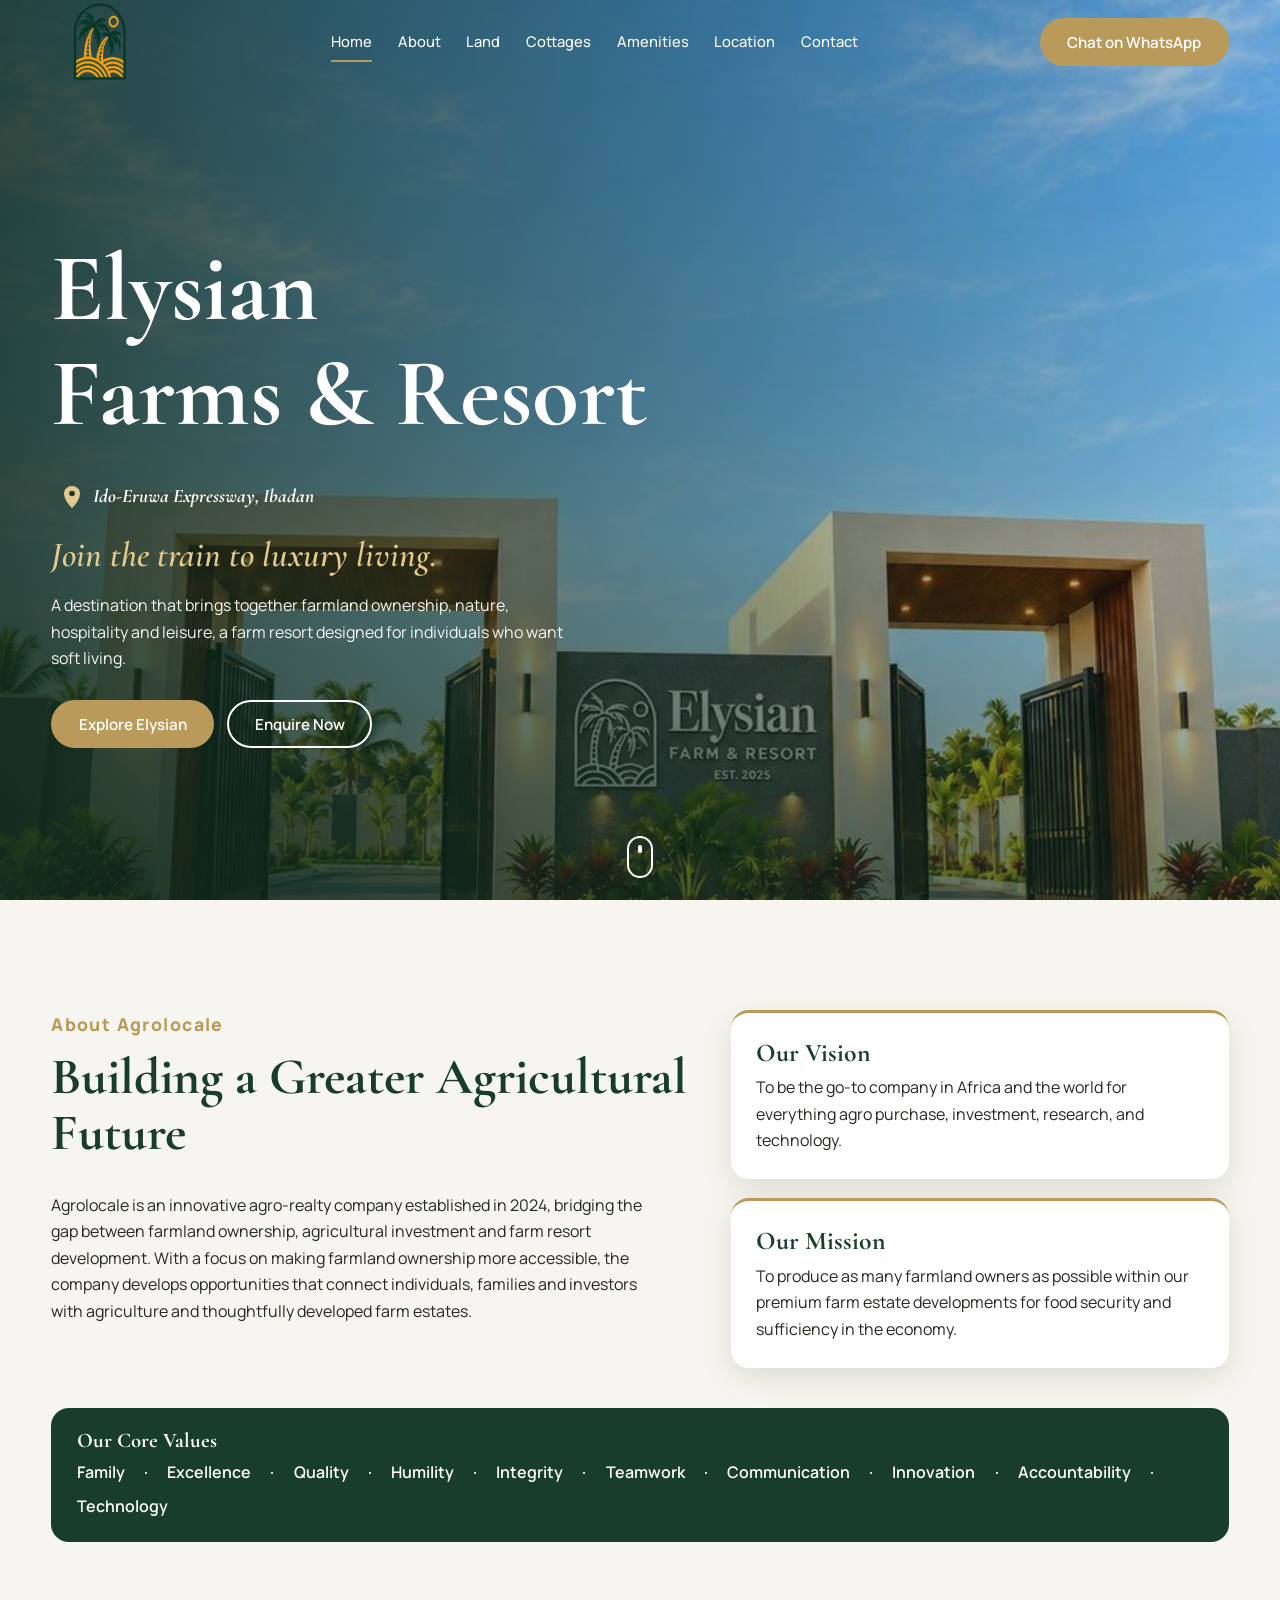
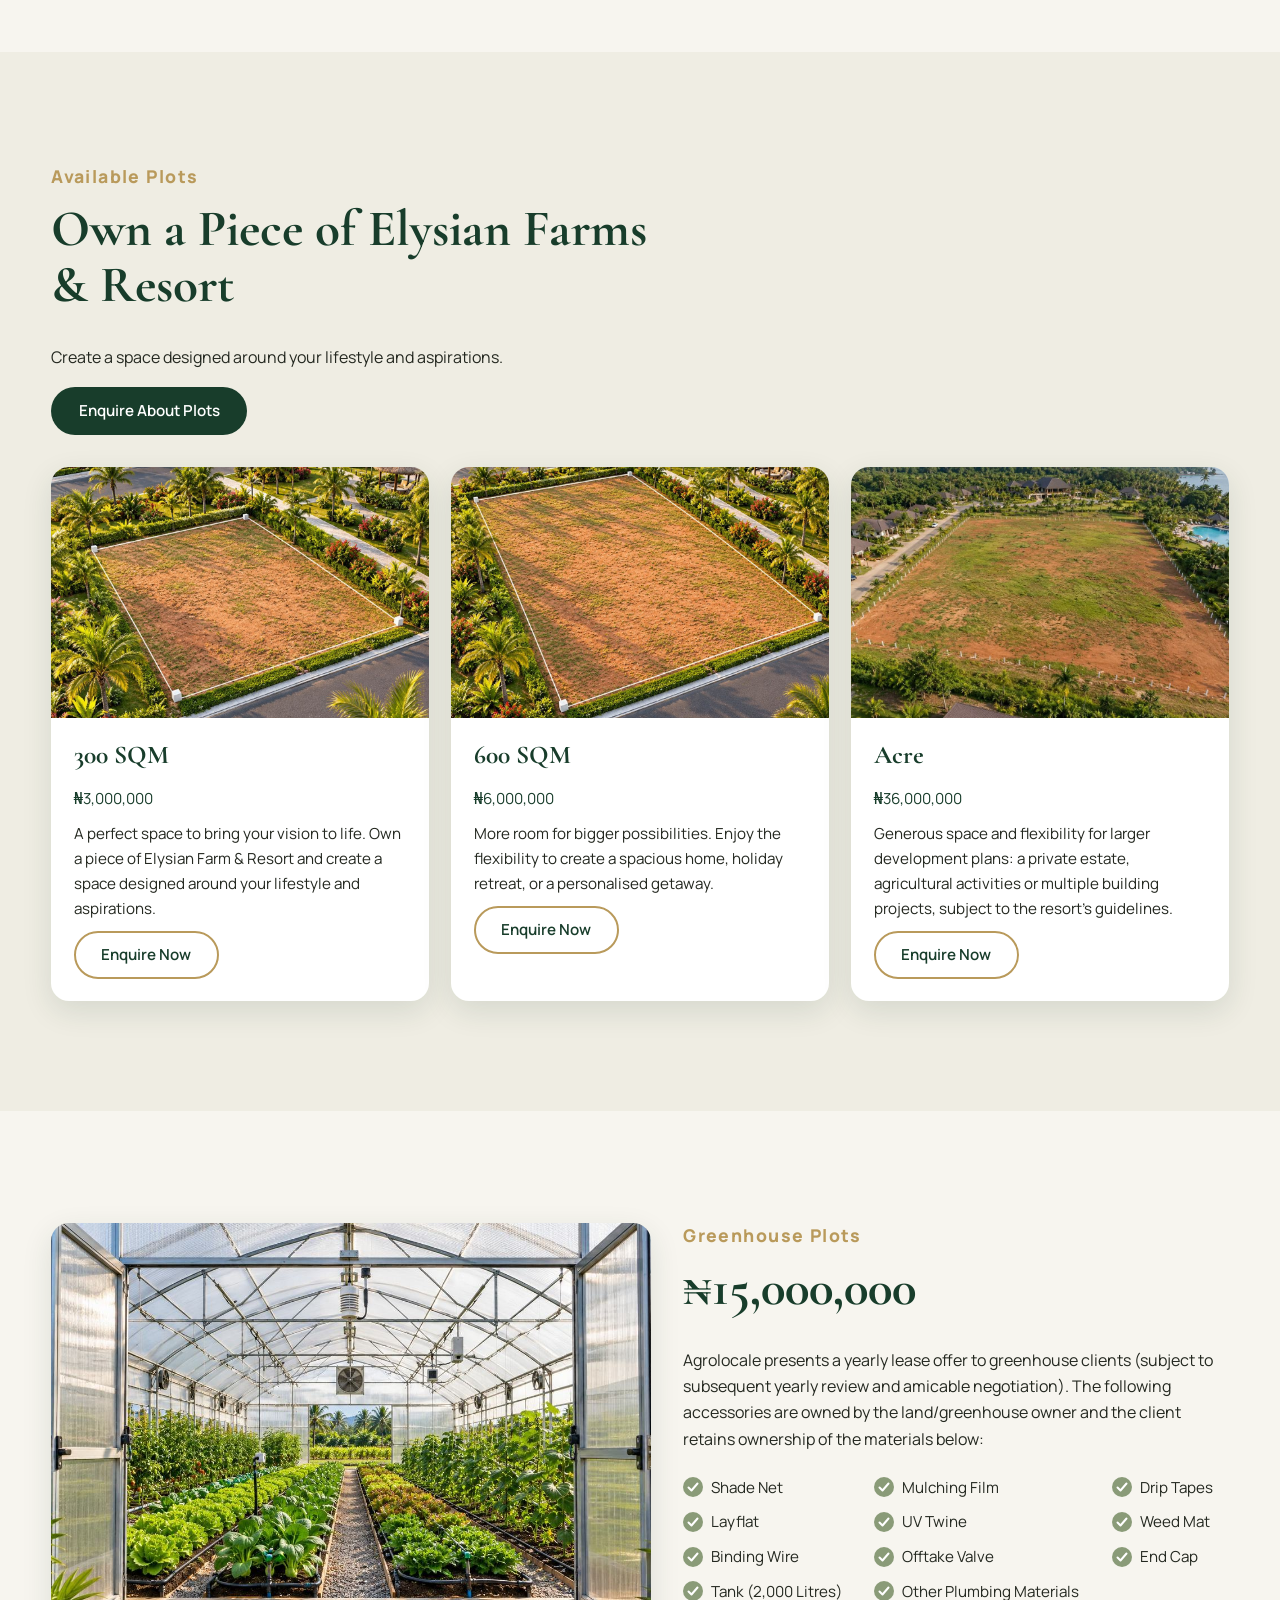
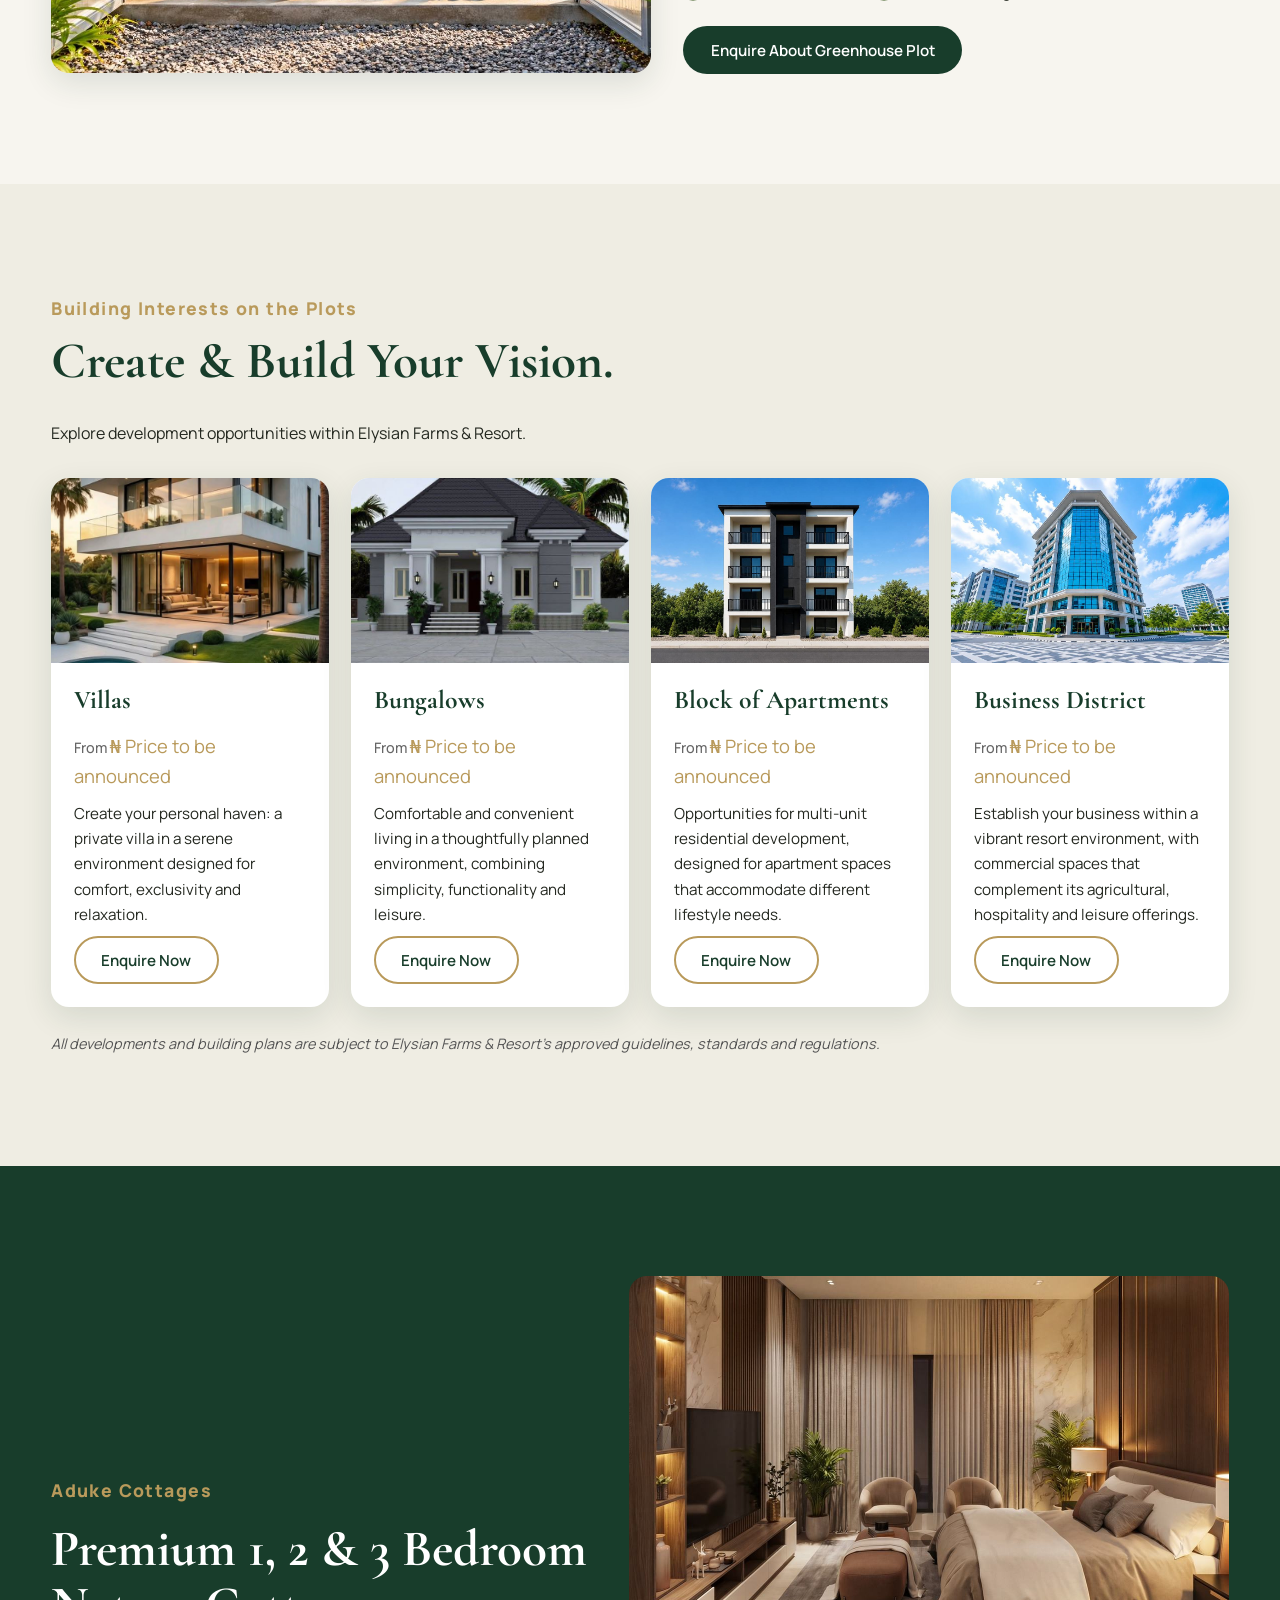
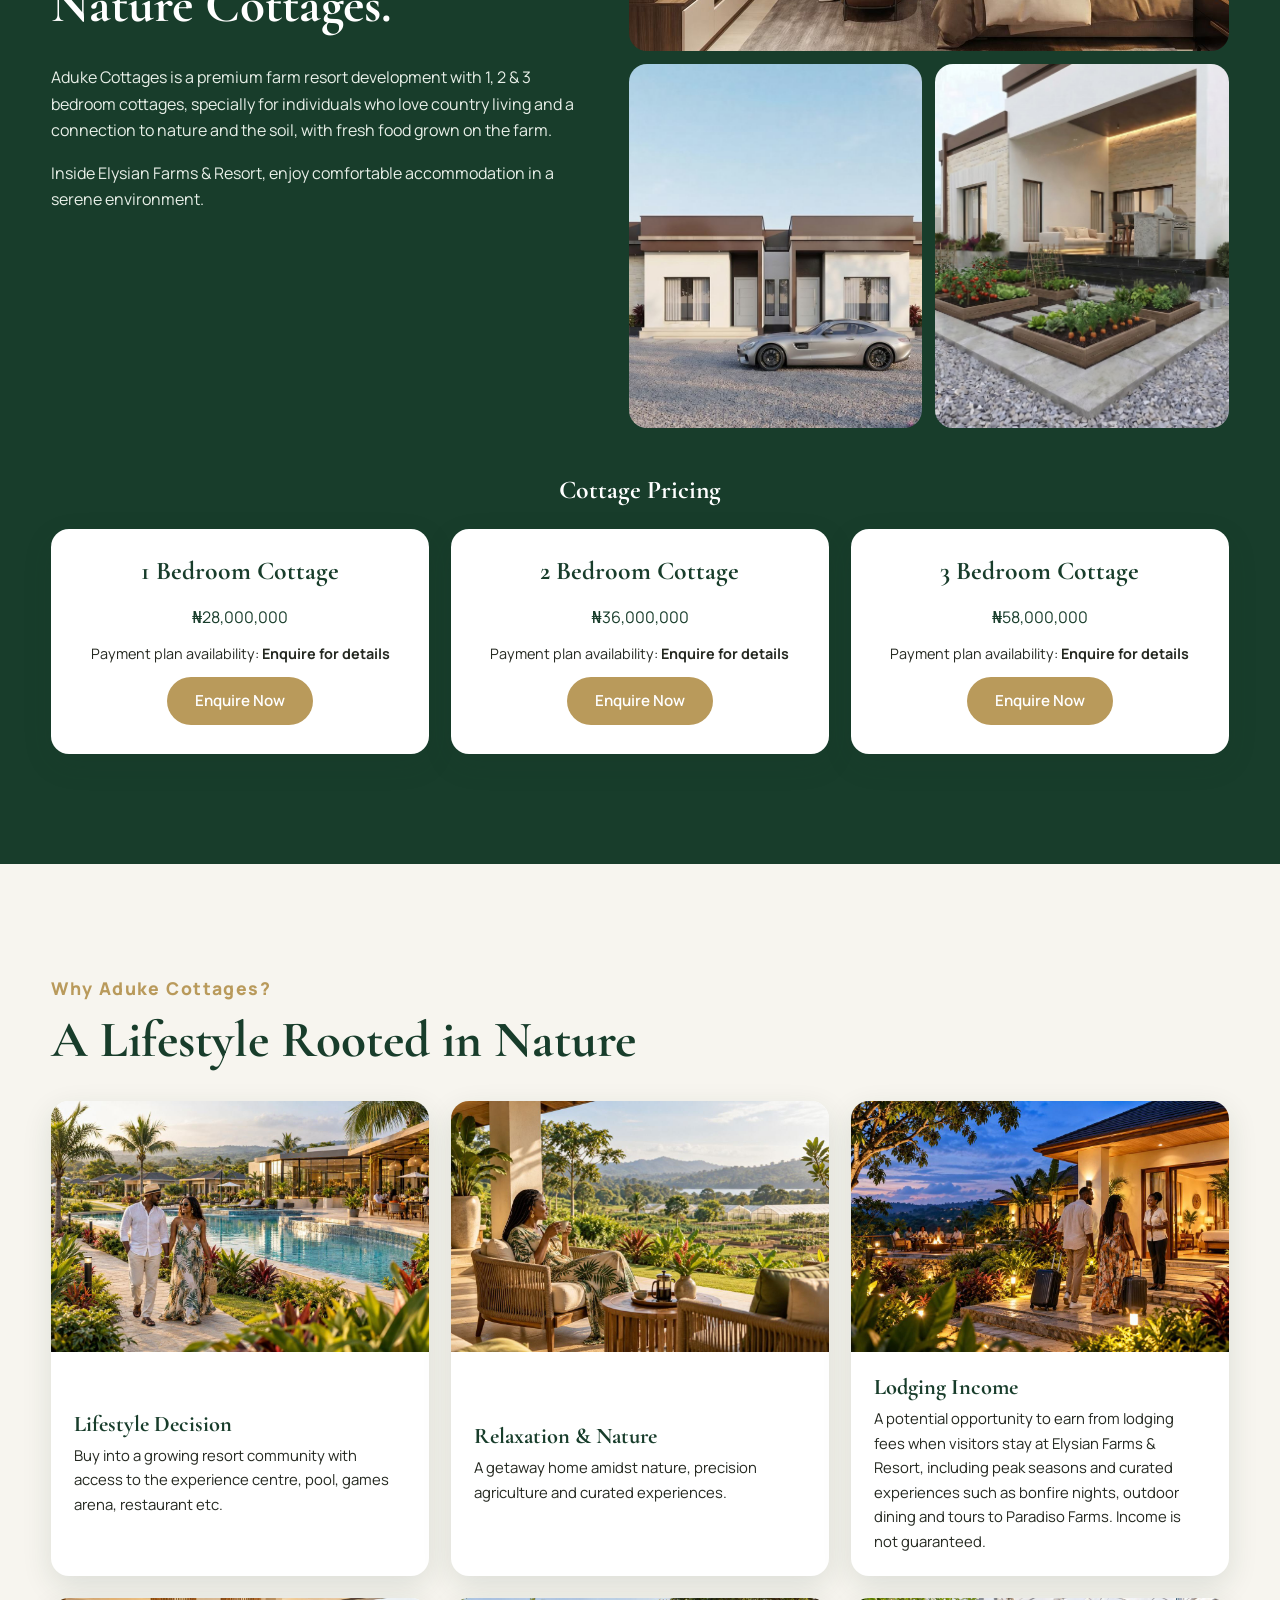
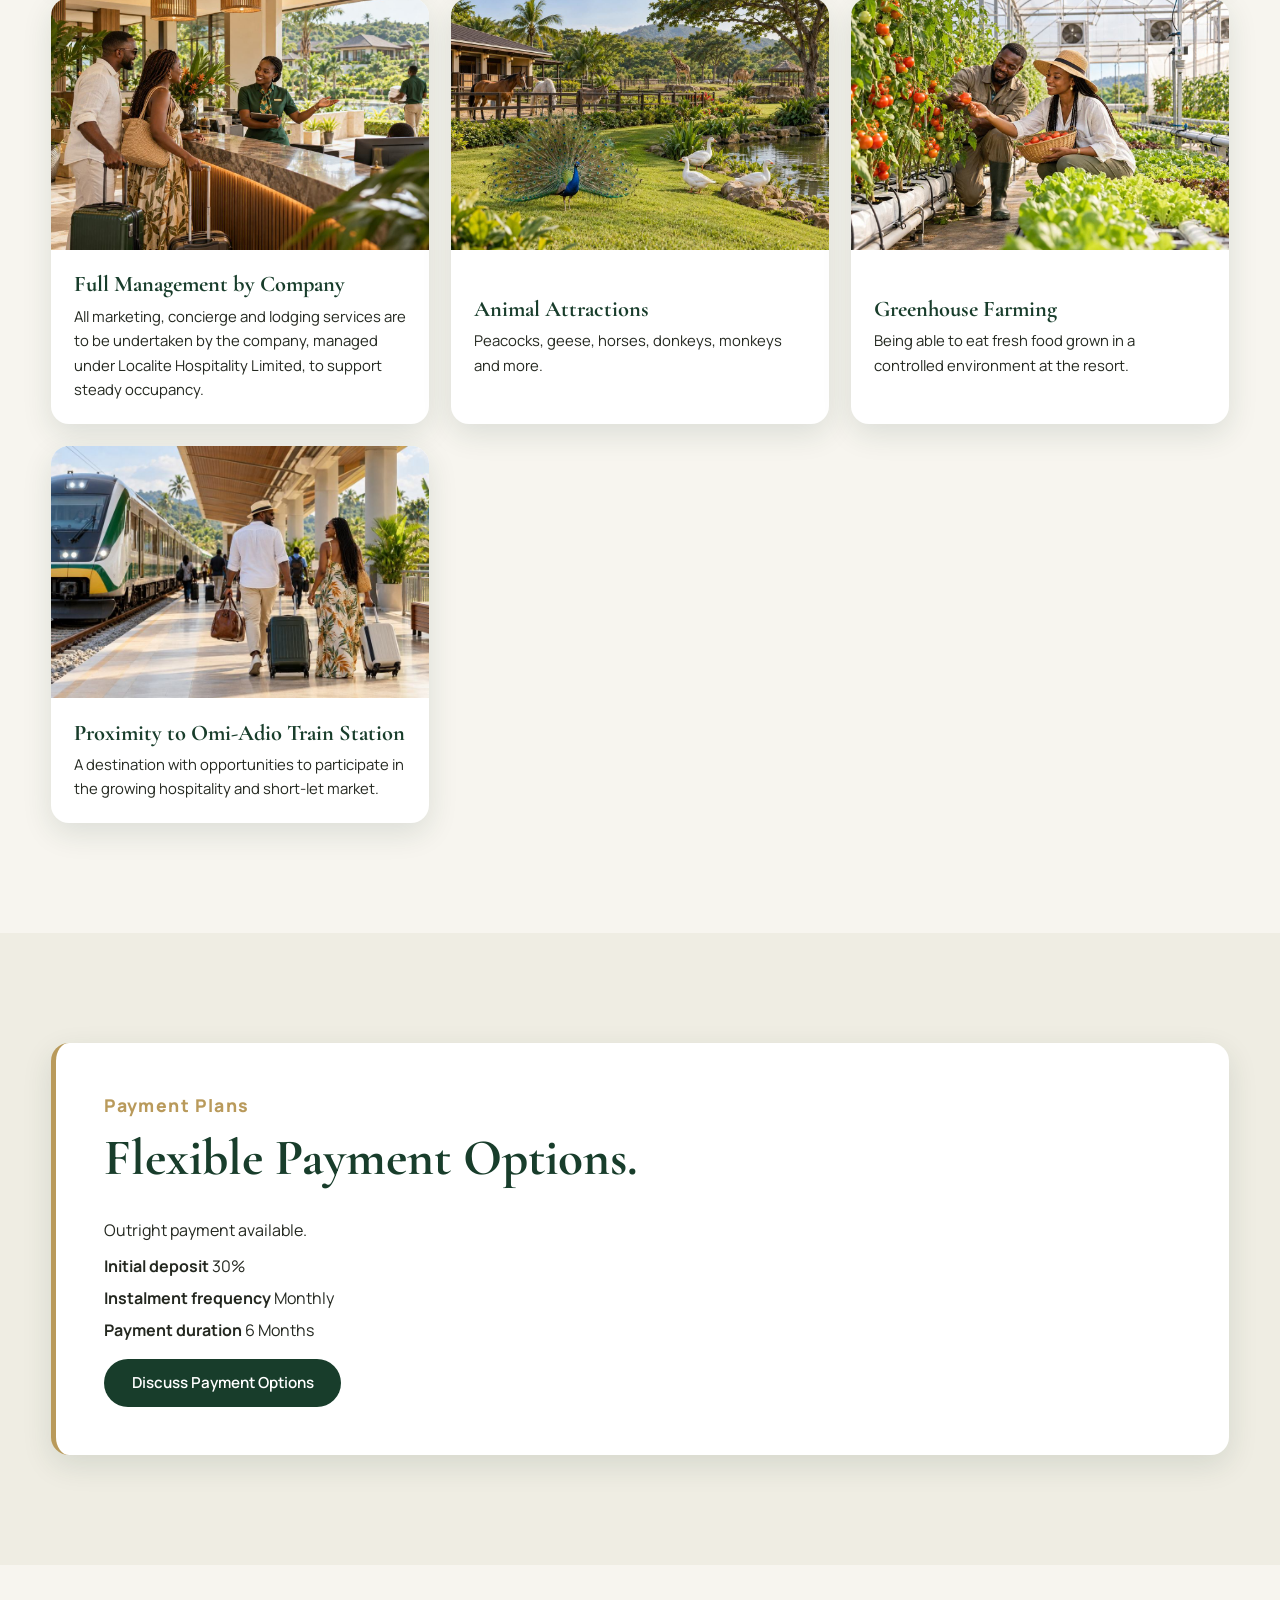
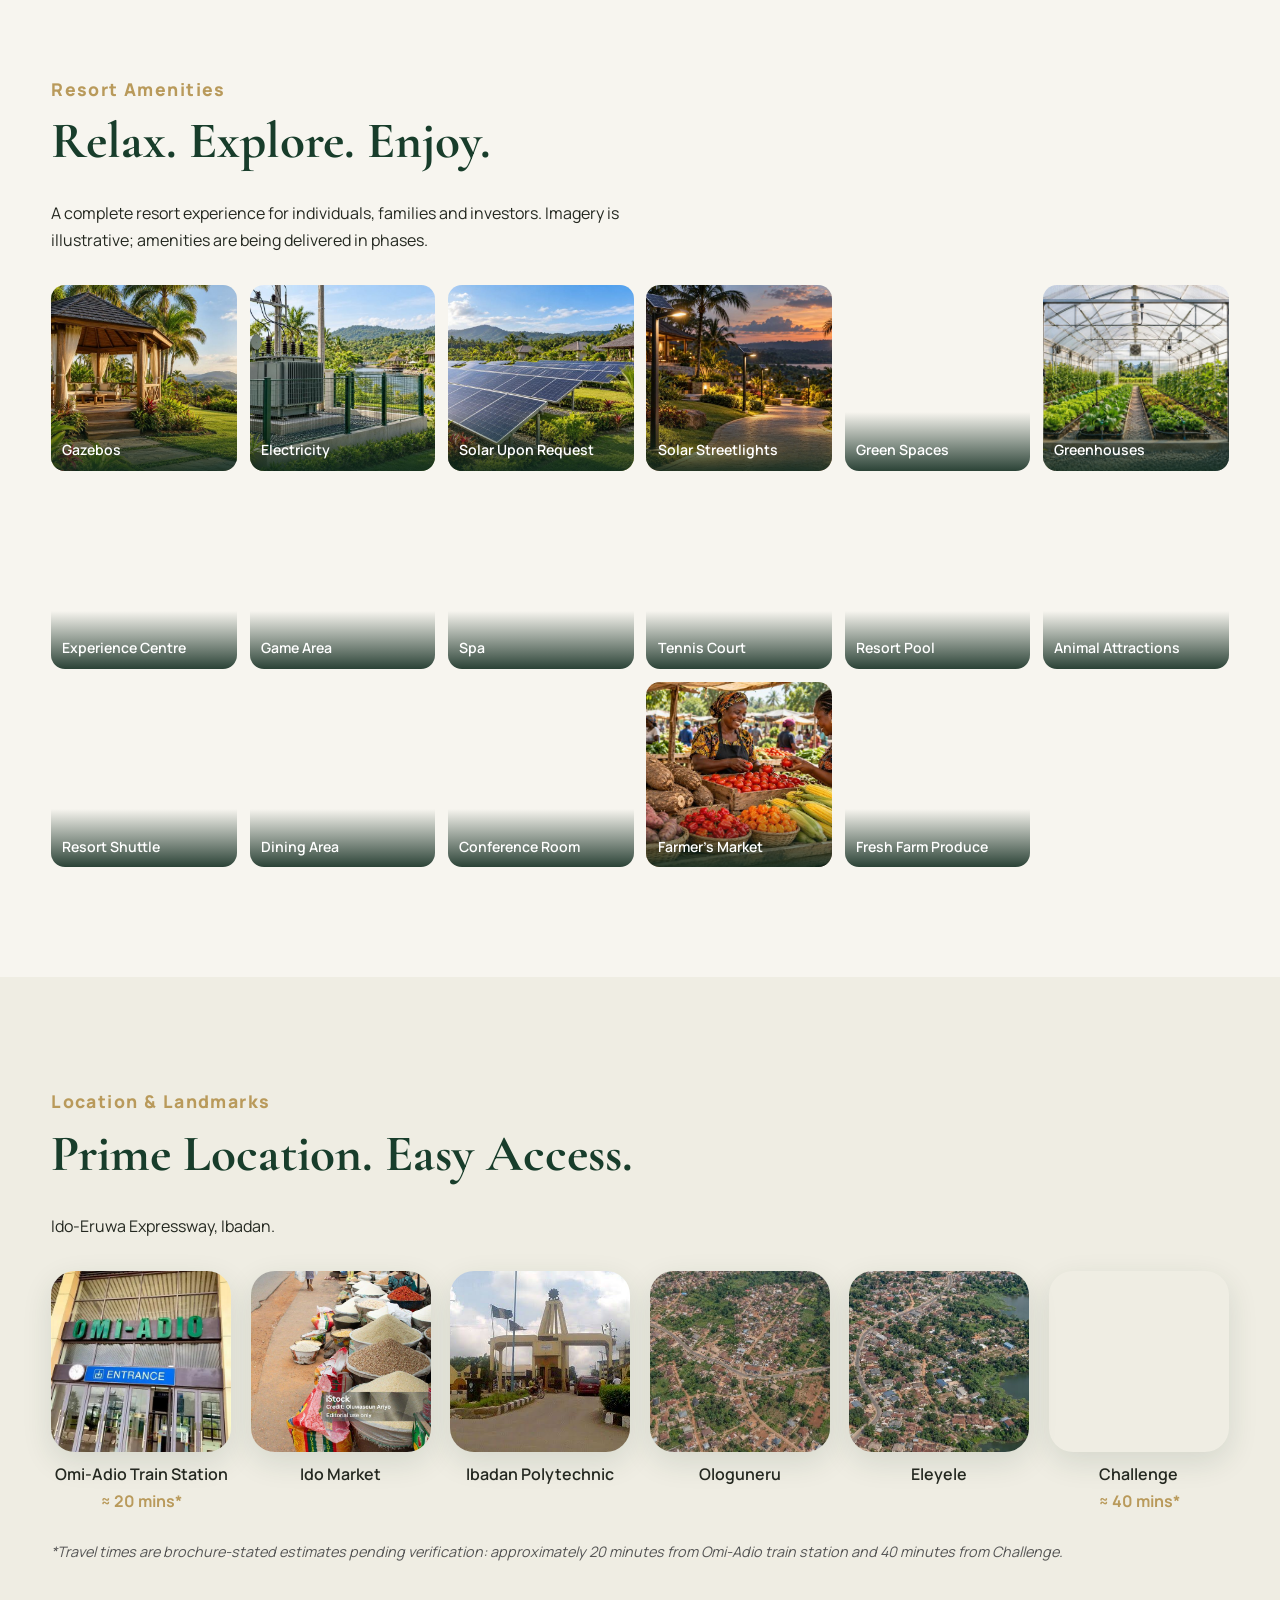
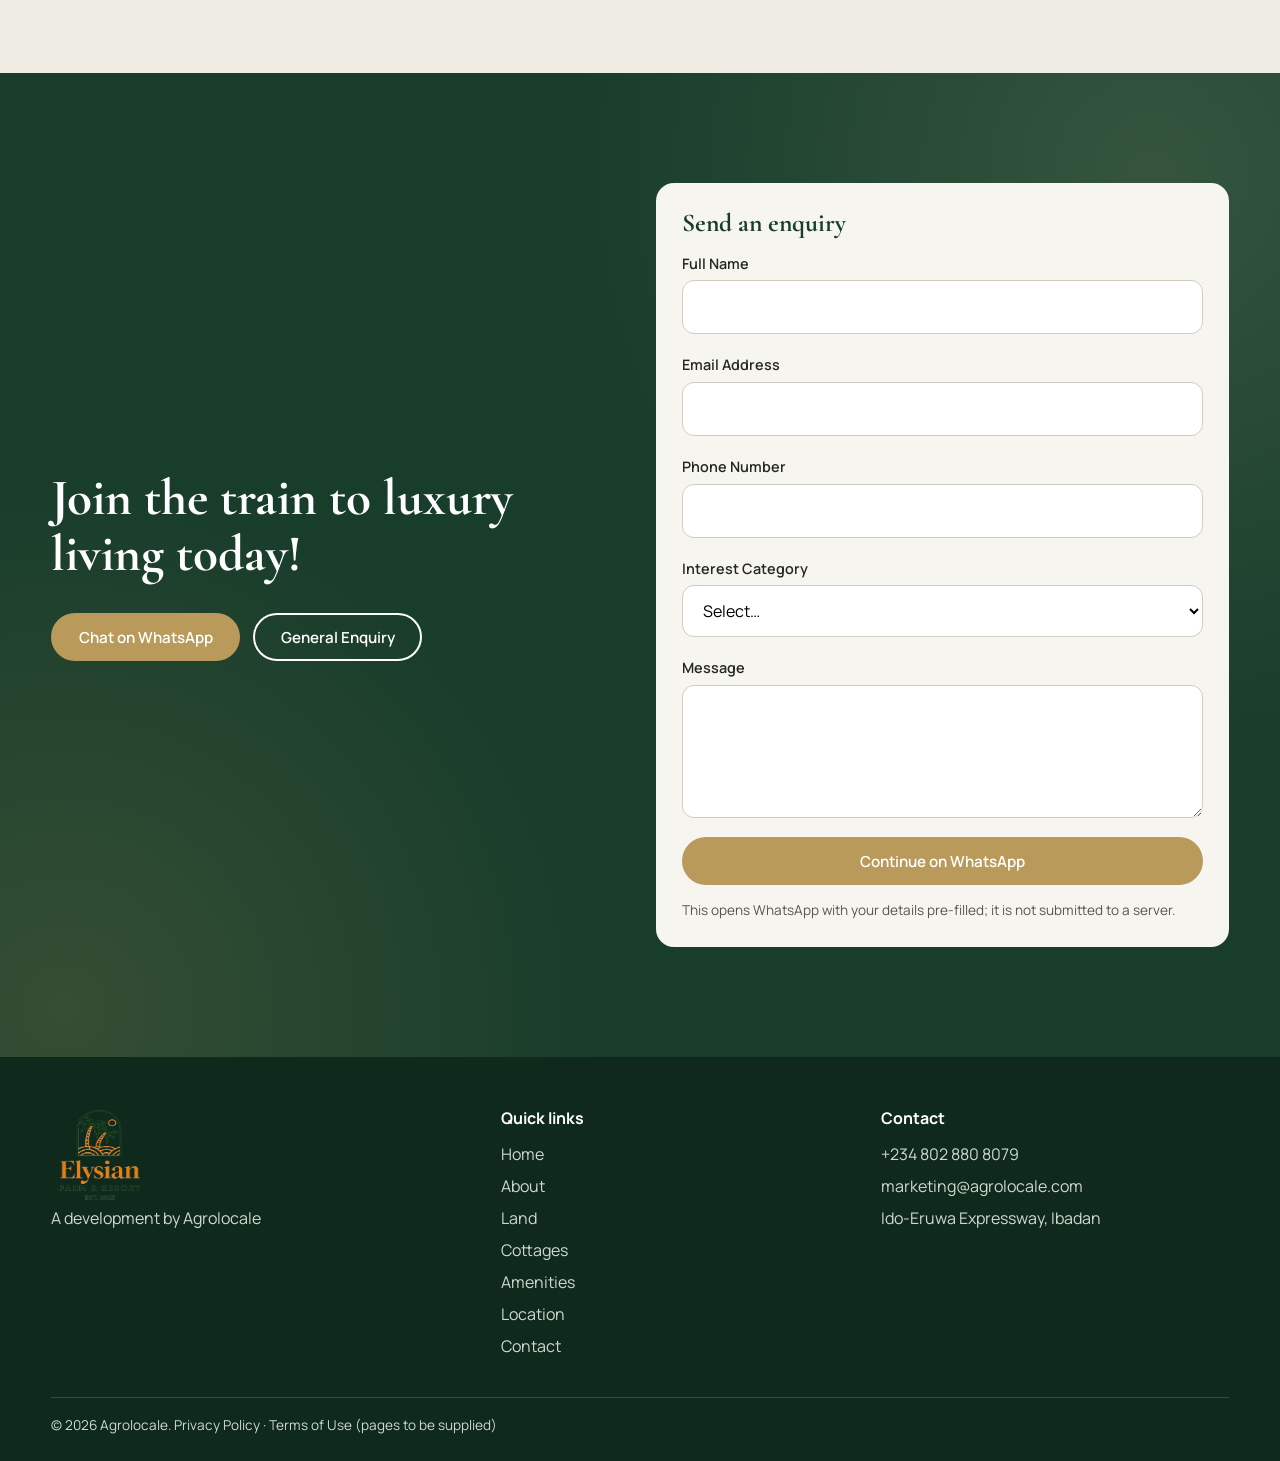
==== index.html @ 827d7ff1 "Add location badge with icon and update location display in index.html" ====
<!DOCTYPE html>
<html lang="en-NG">

<head>
    <meta charset="utf-8">
    <meta name="viewport" content="width=device-width, initial-scale=1">
    <title>Elysian Farms &amp; Resort | Farm Resort &amp; Land for Sale in Ibadan</title>
    <meta name="description"
        content="Own farmland, build your vision or invest in Aduke Nature Cottages at Elysian Farms &amp; Resort on the Ido-Eruwa Expressway, Ibadan. A development by Agrolocale.">
    <meta property="og:type" content="website">
    <meta property="og:title" content="Elysian Farms &amp; Resort | Join the train to luxury living">
    <meta property="og:description"
        content="Land plots, greenhouse leases and Aduke Nature Cottages on the Ido-Eruwa Expressway, Ibadan.">
    <meta property="og:image" content="assets/images/hero/elysian-og-share.jpg">
    <meta name="twitter:card" content="summary_large_image">
    <meta name="theme-color" content="#183D2B">
    <link rel="canonical" href="https://elysianfarmsandresort.agrolocale.com/">
    <link rel="icon" type="image/png" href="assets/logo/elysian-logo.png">
    <link rel="preconnect" href="https://fonts.googleapis.com">
    <link rel="preconnect" href="https://fonts.gstatic.com" crossorigin>
    <link rel="stylesheet"
        href="https://fonts.googleapis.com/css2?family=Cormorant+Garamond:wght@500;600;700&amp;family=Manrope:wght@400;500;600;700&amp;display=swap">
    <link rel="stylesheet" href="css/style.css">
    <script
        type="application/ld+json">{"@context":"https://schema.org","@type":"Organization","name":"Agrolocale","url":"https://www.agrolocale.com","telephone":"+2347071523904","brand":{"@type":"Brand","name":"Elysian Farms & Resort"},"description":"Agro-realty company developing Elysian Farms & Resort on the Ido-Eruwa Expressway, Ibadan.","address":{"@type":"PostalAddress","streetAddress":"Ido-Eruwa Expressway","addressLocality":"Ibadan","addressCountry":"NG"}}</script>
</head>
<script async src="https://www.googletagmanager.com/gtm.js?id=GTM-TQBMDG2C"></script>
<script>
  window.dataLayer = window.dataLayer || [];
  function gtag(){dataLayer.push(arguments);}
  gtag('js', new Date());
</script>

<body>
    <a class="skip" href="#main">Skip to content</a>
    <header class="site-header">
        <div class="wrap bar">
            <a class="brand" href="#home" aria-label="Elysian Farms &amp; Resort home"><img src="assets/logo/logo.png"
                    alt="Elysian Farm &amp; Resort logo" width="493" height="610"></a>
            <button class="nav-toggle" aria-expanded="false" aria-controls="menu"
                aria-label="Toggle menu"><span></span><span></span><span></span></button>
            <nav aria-label="Primary">
                <ul id="menu">
                    <li><a href="#home">Home</a></li>
                    <li><a href="#about">About</a></li>
                    <li><a href="#land">Land</a></li>
                    <li><a href="#cottages">Cottages</a></li>
                    <li><a href="#amenities">Amenities</a></li>
                    <li><a href="#location">Location</a></li>
                    <li><a href="#contact">Contact</a></li>
                    <li class="m-only"><a class="btn btn-gold" data-wa="general">Chat on WhatsApp</a></li>
                </ul>
            </nav>
            <a class="btn btn-gold d-only" data-wa="general">Chat on WhatsApp</a>
        </div>
    </header>
    <main id="main">
        <section id="home" class="hero">
            <img src="assets/images/hero/elysian-resort-entrance-gate.jpg"
                alt="Elysian Farms &amp; Resort entrance gate framed by palms and landscaped gardens" width="1600"
                height="992" class="hero-bg">
            <div class="wrap hero-c">
                <h1>Elysian<br>Farms &amp; Resort</h1>
                <div class="location-badge" aria-label="Location: Ido-Eruwa Expressway, Ibadan">
                    <svg class="loc-icon" width="20" height="24" viewBox="0 0 20 24" aria-hidden="true"
                        xmlns="http://www.w3.org/2000/svg">
                        <path d="M10 23S2 15.4 2 8.7C2 4.3 5.6 1 10 1s8 3.3 8 7.7C18 15.4 10 23 10 23Z"
                            fill="currentColor" />
                        <circle cx="10" cy="8.5" r="2.8" fill="var(--green)" />
                    </svg>
                    <span class="loc">Ido-Eruwa Expressway, Ibadan</span>
                </div>
                <p class="tag">Join the train to luxury living.</p>
                <p class="lead">A destination that brings together farmland ownership, nature, hospitality and leisure,
                    a farm resort designed for individuals who want soft living.</p>
                <div class="cta"><a class="btn btn-gold" href="#about">Explore Elysian</a><a class="btn btn-light"
                        href="#contact">Enquire Now</a></div>
            </div>
            <a class="scroll" href="#about" aria-label="Scroll to About"><span></span></a>
        </section>

        <section id="about" class="sec">
            <div class="wrap about">
                <div class="reveal">
                    <p class="eyebrow">About Agrolocale</p>
                    <h2>Building a Greater Agricultural Future</h2>
                    <p>Agrolocale is an innovative agro-realty company established in 2024, bridging the gap between
                        farmland ownership, agricultural investment and farm resort development. With a focus on making
                        farmland ownership more accessible, the company develops opportunities that connect individuals,
                        families and investors with agriculture and thoughtfully developed farm estates.</p>
                </div>
                <div class="vm reveal">
                    <div>
                        <h3>Our Vision</h3>
                        <p>To be the go-to company in Africa and the world for everything agro purchase, investment,
                            research, and technology.</p>
                    </div>
                    <div>
                        <h3>Our Mission</h3>
                        <p>To produce as many farmland owners as possible within our premium farm estate developments
                            for food security and sufficiency in the economy.</p>
                    </div>
                </div>
            </div>
            <div class="wrap">
                <div class="values reveal">
                    <h3>Our Core Values</h3>
                    <ul>
                        <li>Family</li>
                        <li>Excellence</li>
                        <li>Quality</li>
                        <li>Humility</li>
                        <li>Integrity</li>
                        <li>Teamwork</li>
                        <li>Communication</li>
                        <li>Innovation</li>
                        <li>Accountability</li>
                        <li>Technology</li>
                    </ul>
                </div>
            </div>
        </section>

        <section id="land" class="sec alt">
            <div class="wrap">
                <div class="head reveal">
                    <p class="eyebrow">Available Plots</p>
                    <h2>Own a Piece of Elysian Farms &amp; Resort</h2>
                    <p>Create a space designed around your lifestyle and aspirations.</p><a
                        class="btn btn-green" data-wa="landAll">Enquire About Plots</a>
                </div>
                <div class="grid3">
                    <article class="card reveal"><img src="assets/images/plots/plot-300-sqm.jpg"
                            alt="Aerial view of a 300 SQM plot at Elysian Farms &amp; Resort" width="900" height="600"
                            loading="lazy" decoding="async" class="">
                        <div class="card-b">
                            <h3>300 SQM</h3>
                            <p class="price" data-price="land.sqm300"></p>
                            <p>A perfect space to bring your vision to life. Own a piece of Elysian Farm &amp; Resort
                                and create a space designed around your lifestyle and aspirations.</p><a
                                class="btn btn-outline" data-wa="land300">Enquire Now</a>
                        </div>
                    </article>
                    <article class="card reveal"><img src="assets/images/plots/plot-600-sqm.jpg"
                            alt="Aerial view of a 600 SQM plot at Elysian Farms &amp; Resort" width="900" height="600"
                            loading="lazy" decoding="async" class="">
                        <div class="card-b">
                            <h3>600 SQM</h3>
                            <p class="price" data-price="land.sqm600"></p>
                            <p>More room for bigger possibilities. Enjoy the flexibility to create a spacious home,
                                holiday retreat, or a personalised getaway.</p><a class="btn btn-outline"
                                data-wa="land600">Enquire Now</a>
                        </div>
                    </article>
                    <article class="card reveal"><img src="assets/images/plots/plot-1-acre.jpg"
                            alt="Aerial view of a 1 Acre plot at Elysian Farms &amp; Resort" width="900" height="600"
                            loading="lazy" decoding="async" class="">
                        <div class="card-b">
                            <h3>Acre</h3>
                            <p class="price" data-price="land.acre1"></p>
                            <p>Generous space and flexibility for larger development plans: a private estate,
                                agricultural activities or multiple building projects, subject to the resort&rsquo;s
                                guidelines.</p><a class="btn btn-outline" data-wa="land1acre">Enquire Now</a>
                        </div>
                    </article>
                </div>
            </div>
        </section>

        <section id="greenhouse" class="sec">
            <div class="wrap gh">
                <div class="reveal"><img src="assets/images/greenhouse/greenhouse-farming.jpg"
                        alt="Rows of vegetables growing inside a greenhouse" width="1200" height="800" loading="lazy"
                        decoding="async" class="round"></div>
                <div class="reveal">
                    <p class="eyebrow">Greenhouse Plots</p>
                    <h2><span data-price="greenhouse.annualLease"></span></h2>
                    <p>Agrolocale presents a yearly lease offer to greenhouse clients (subject to subsequent yearly
                        review and amicable negotiation). The following accessories are owned by the land/greenhouse
                        owner and the client retains ownership of the materials below:</p>
                    <ul class="checks">
                        <li><svg class="chk" viewBox="0 0 20 20" aria-hidden="true">
                                <circle cx="10" cy="10" r="10" />
                                <path d="M5.5 10.5l3 3 6-7" fill="none" stroke="#fff" stroke-width="2"
                                    stroke-linecap="round" stroke-linejoin="round" />
                            </svg>Shade Net</li>
                        <li><svg class="chk" viewBox="0 0 20 20" aria-hidden="true">
                                <circle cx="10" cy="10" r="10" />
                                <path d="M5.5 10.5l3 3 6-7" fill="none" stroke="#fff" stroke-width="2"
                                    stroke-linecap="round" stroke-linejoin="round" />
                            </svg>Mulching Film</li>
                        <li><svg class="chk" viewBox="0 0 20 20" aria-hidden="true">
                                <circle cx="10" cy="10" r="10" />
                                <path d="M5.5 10.5l3 3 6-7" fill="none" stroke="#fff" stroke-width="2"
                                    stroke-linecap="round" stroke-linejoin="round" />
                            </svg>Drip Tapes</li>
                        <li><svg class="chk" viewBox="0 0 20 20" aria-hidden="true">
                                <circle cx="10" cy="10" r="10" />
                                <path d="M5.5 10.5l3 3 6-7" fill="none" stroke="#fff" stroke-width="2"
                                    stroke-linecap="round" stroke-linejoin="round" />
                            </svg>Layflat</li>
                        <li><svg class="chk" viewBox="0 0 20 20" aria-hidden="true">
                                <circle cx="10" cy="10" r="10" />
                                <path d="M5.5 10.5l3 3 6-7" fill="none" stroke="#fff" stroke-width="2"
                                    stroke-linecap="round" stroke-linejoin="round" />
                            </svg>UV Twine</li>
                        <li><svg class="chk" viewBox="0 0 20 20" aria-hidden="true">
                                <circle cx="10" cy="10" r="10" />
                                <path d="M5.5 10.5l3 3 6-7" fill="none" stroke="#fff" stroke-width="2"
                                    stroke-linecap="round" stroke-linejoin="round" />
                            </svg>Weed Mat</li>
                        <li><svg class="chk" viewBox="0 0 20 20" aria-hidden="true">
                                <circle cx="10" cy="10" r="10" />
                                <path d="M5.5 10.5l3 3 6-7" fill="none" stroke="#fff" stroke-width="2"
                                    stroke-linecap="round" stroke-linejoin="round" />
                            </svg>Binding Wire</li>
                        <li><svg class="chk" viewBox="0 0 20 20" aria-hidden="true">
                                <circle cx="10" cy="10" r="10" />
                                <path d="M5.5 10.5l3 3 6-7" fill="none" stroke="#fff" stroke-width="2"
                                    stroke-linecap="round" stroke-linejoin="round" />
                            </svg>Offtake Valve</li>
                        <li><svg class="chk" viewBox="0 0 20 20" aria-hidden="true">
                                <circle cx="10" cy="10" r="10" />
                                <path d="M5.5 10.5l3 3 6-7" fill="none" stroke="#fff" stroke-width="2"
                                    stroke-linecap="round" stroke-linejoin="round" />
                            </svg>End Cap</li>
                        <li><svg class="chk" viewBox="0 0 20 20" aria-hidden="true">
                                <circle cx="10" cy="10" r="10" />
                                <path d="M5.5 10.5l3 3 6-7" fill="none" stroke="#fff" stroke-width="2"
                                    stroke-linecap="round" stroke-linejoin="round" />
                            </svg>Tank (2,000 Litres)</li>
                        <li><svg class="chk" viewBox="0 0 20 20" aria-hidden="true">
                                <circle cx="10" cy="10" r="10" />
                                <path d="M5.5 10.5l3 3 6-7" fill="none" stroke="#fff" stroke-width="2"
                                    stroke-linecap="round" stroke-linejoin="round" />
                            </svg>Other Plumbing Materials</li>
                    </ul><a class="btn btn-green" data-wa="greenhouse">Enquire About Greenhouse Plot</a>
                </div>
            </div>
        </section>

        <section id="build" class="sec alt">
            <div class="wrap">
                <div class="head reveal">
                    <p class="eyebrow">Building Interests on the Plots</p>
                    <h2>Create &amp; Build Your Vision.</h2>
                    <p>Explore development opportunities within Elysian Farms &amp; Resort.</p>
                </div>
                <div class="grid4">
                    <article class="card reveal"><img src="assets/images/buildings/villa.jpg"
                            alt="Villas development opportunity at Elysian Farms &amp; Resort" width="900" height="600"
                            loading="lazy" decoding="async" class="">
                        <div class="card-b">
                            <h3>Villas</h3>
                            <p class="price"><small>From </small><span data-price="buildings.villa"></span></p>
                            <p>Create your personal haven: a private villa in a serene environment designed for comfort,
                                exclusivity and relaxation.</p><a class="btn btn-outline" data-wa="villa">Enquire
                                Now</a>
                        </div>
                    </article>
                    <article class="card reveal"><img src="assets/images/buildings/bungalow.jpg"
                            alt="Bungalows development opportunity at Elysian Farms &amp; Resort" width="900"
                            height="600" loading="lazy" decoding="async" class="">
                        <div class="card-b">
                            <h3>Bungalows</h3>
                            <p class="price"><small>From </small><span data-price="buildings.bungalow"></span></p>
                            <p>Comfortable and convenient living in a thoughtfully planned environment, combining
                                simplicity, functionality and leisure.</p><a class="btn btn-outline"
                                data-wa="bungalow">Enquire Now</a>
                        </div>
                    </article>
                    <article class="card reveal"><img src="assets/images/buildings/apartment-block.jpg"
                            alt="Block of Apartments development opportunity at Elysian Farms &amp; Resort" width="900"
                            height="600" loading="lazy" decoding="async" class="">
                        <div class="card-b">
                            <h3>Block of Apartments</h3>
                            <p class="price"><small>From </small><span data-price="buildings.apartment"></span></p>
                            <p>Opportunities for multi-unit residential development, designed for apartment spaces that
                                accommodate different lifestyle needs.</p><a class="btn btn-outline"
                                data-wa="apartment">Enquire Now</a>
                        </div>
                    </article>
                    <article class="card reveal"><img src="assets/images/buildings/business-district.jpg"
                            alt="Business District development opportunity at Elysian Farms &amp; Resort" width="900"
                            height="600" loading="lazy" decoding="async" class="">
                        <div class="card-b">
                            <h3>Business District</h3>
                            <p class="price"><small>From </small><span data-price="buildings.businessDistrict"></span>
                            </p>
                            <p>Establish your business within a vibrant resort environment, with commercial spaces that
                                complement its agricultural, hospitality and leisure offerings.</p><a
                                class="btn btn-outline" data-wa="business">Enquire Now</a>
                        </div>
                    </article>
                </div>
                <p class="note">All developments and building plans are subject to Elysian Farms &amp; Resort&rsquo;s
                    approved guidelines, standards and regulations.</p>
            </div>
        </section>

        <section id="cottages" class="sec dark">
            <div class="wrap cot">
                <div class="reveal">
                    <p class="eyebrow">Aduke Cottages</p>
                    <h2>Premium 1, 2 &amp; 3 Bedroom Nature Cottages.</h2>
                    <p>Aduke Cottages is a premium farm resort development with 1, 2 &amp; 3 bedroom cottages, specially
                        for individuals who love country living and a connection to nature and the soil, with fresh food
                        grown on the farm.</p>
                    <p>Inside Elysian Farms &amp; Resort, enjoy comfortable accommodation in a serene environment.</p>
                </div>
                <div class="gal reveal"><img src="assets/images/cottages/aduke-cottage-bedroom.jpg"
                        alt="Interior of an Aduke Cottage bedroom" width="1200" height="1200" loading="lazy"
                        decoding="async" class="main"><img src="assets/images/cottages/cottage-exterior-front.jpg"
                        alt="Front view of Aduke Cottages" width="1200" height="800" loading="lazy" decoding="async"
                        class=""><img src="assets/images/cottages/cottage-garden-terrace.jpg"
                        alt="Cottage terrace with a kitchen garden" width="1200" height="1500" loading="lazy"
                        decoding="async" class=""></div>
            </div>
            <div class="wrap" id="cottage-pricing">
                <h3 class="center">Cottage Pricing</h3>
                <div class="grid3">
                    <article class="price-card reveal">
                        <h3>1 Bedroom Cottage</h3>
                        <p class="price" data-price="cottages.bed1"></p>
                        <p class="pp">Payment plan availability: <strong>Enquire for details</strong></p><a
                            class="btn btn-gold" data-wa="cottage1">Enquire Now</a>
                    </article>
                    <article class="price-card reveal">
                        <h3>2 Bedroom Cottage</h3>
                        <p class="price" data-price="cottages.bed2"></p>
                        <p class="pp">Payment plan availability: <strong>Enquire for details</strong></p><a
                            class="btn btn-gold" data-wa="cottage2">Enquire Now</a>
                    </article>
                    <article class="price-card reveal">
                        <h3>3 Bedroom Cottage</h3>
                        <p class="price" data-price="cottages.bed3"></p>
                        <p class="pp">Payment plan availability: <strong>Enquire for details</strong></p><a
                            class="btn btn-gold" data-wa="cottage3">Enquire Now</a>
                    </article>
                </div>
            </div>
        </section>

        <section id="why" class="sec">
            <div class="wrap">
                <div class="head reveal">
                    <p class="eyebrow">Why Aduke Cottages?</p>
                    <h2>A Lifestyle Rooted in Nature</h2>
                </div>
                <div class="grid3">
                    <article class="why reveal"><img src="assets/images/cottages/why-lifestyle.jpg"
                            alt="Lifestyle Decision" width="900" height="600" loading="lazy" decoding="async" class="">
                        <div>
                            <h3>Lifestyle Decision</h3>
                            <p>Buy into a growing resort community with access to the experience centre, pool, games
                                arena, restaurant etc.</p>
                        </div>
                    </article>
                    <article class="why reveal"><img src="assets/images/cottages/why-relaxation-nature.jpg"
                            alt="Relaxation &amp; Nature" width="900" height="600" loading="lazy" decoding="async"
                            class="">
                        <div>
                            <h3>Relaxation &amp; Nature</h3>
                            <p>A getaway home amidst nature, precision agriculture and curated experiences.</p>
                        </div>
                    </article>
                    <article class="why reveal"><img src="assets/images/cottages/why-lodging-income.jpg"
                            alt="Lodging Income" width="900" height="600" loading="lazy" decoding="async" class="">
                        <div>
                            <h3>Lodging Income</h3>
                            <p>A potential opportunity to earn from lodging fees when visitors stay at Elysian Farms
                                &amp; Resort, including peak seasons and curated experiences such as bonfire nights,
                                outdoor dining and tours to Paradiso Farms. Income is not guaranteed.</p>
                        </div>
                    </article>
                    <article class="why reveal"><img src="assets/images/cottages/why-full-management.jpg"
                            alt="Full Management by Company" width="900" height="600" loading="lazy" decoding="async"
                            class="">
                        <div>
                            <h3>Full Management by Company</h3>
                            <p>All marketing, concierge and lodging services are to be undertaken by the company,
                                managed under Localite Hospitality Limited, to support steady occupancy.</p>
                        </div>
                    </article>
                    <article class="why reveal"><img src="assets/images/cottages/why-animal-attractions.jpg"
                            alt="Animal Attractions" width="900" height="600" loading="lazy" decoding="async" class="">
                        <div>
                            <h3>Animal Attractions</h3>
                            <p>Peacocks, geese, horses, donkeys, monkeys and more.</p>
                        </div>
                    </article>
                    <article class="why reveal"><img src="assets/images/cottages/why-greenhouse-farming.jpg"
                            alt="Greenhouse Farming" width="900" height="600" loading="lazy" decoding="async" class="">
                        <div>
                            <h3>Greenhouse Farming</h3>
                            <p>Being able to eat fresh food grown in a controlled environment at the resort.</p>
                        </div>
                    </article>
                    <article class="why reveal"><img src="assets/images/location/omi-adio-train-journey.jpg"
                            alt="Travellers at the Omi-Adio train station" width="900" height="600" loading="lazy"
                            decoding="async" class="">
                        <div>
                            <h3>Proximity to Omi-Adio Train Station</h3>
                            <p>A destination with opportunities to participate in the growing hospitality and short-let
                                market.</p>
                        </div>
                    </article>
                </div>
            </div>
        </section>

        <section id="payment" class="sec alt">
            <div class="wrap pay reveal">
                <div>
                    <p class="eyebrow">Payment Plans</p>
                    <h2>Flexible Payment Options.</h2>
                    <p id="payment-outright">Outright payment available.</p>
                    <ul id="payment-details" class="plain"></ul>
                    <p id="payment-fallback">Contact our team to discuss available payment arrangements.</p><a
                        class="btn btn-green" data-wa="payment">Discuss Payment Options</a>
                </div>
            </div>
        </section>

        <section id="amenities" class="sec">
            <div class="wrap">
                <div class="head reveal">
                    <p class="eyebrow">Resort Amenities</p>
                    <h2>Relax. Explore. Enjoy.</h2>
                    <p>A complete resort experience for individuals, families and investors. Imagery is illustrative;
                        amenities are being delivered in phases.</p>
                </div>
                <div class="amgrid">
                    <figure class="am reveal"><img src="assets/images/amenities/gazebos.jpg"
                            alt="Gazebos at Elysian Farms &amp; Resort" width="900" height="600" loading="lazy"
                            decoding="async" class="">
                        <figcaption>Gazebos</figcaption>
                    </figure>
                    <figure class="am reveal"><img src="assets/images/amenities/electricity.jpg"
                            alt="Electricity at Elysian Farms &amp; Resort" width="900" height="600" loading="lazy"
                            decoding="async" class="">
                        <figcaption>Electricity</figcaption>
                    </figure>
                    <figure class="am reveal"><img src="assets/images/amenities/solar.jpg"
                            alt="Solar Upon Request at Elysian Farms &amp; Resort" width="900" height="600"
                            loading="lazy" decoding="async" class="">
                        <figcaption>Solar Upon Request</figcaption>
                    </figure>
                    <figure class="am reveal"><img src="assets/images/amenities/solar-streetlights.jpg"
                            alt="Solar Streetlights at Elysian Farms &amp; Resort" width="900" height="600"
                            loading="lazy" decoding="async" class="">
                        <figcaption>Solar Streetlights</figcaption>
                    </figure>
                    <figure class="am reveal"><img src="assets/images/amenities/green-spaces.jpg"
                            alt="Green Spaces at Elysian Farms &amp; Resort" width="900" height="600" loading="lazy"
                            decoding="async" class="">
                        <figcaption>Green Spaces</figcaption>
                    </figure>
                    <figure class="am reveal"><img src="assets/images/greenhouse/greenhouse-farming.jpg"
                            alt="Greenhouses at Elysian Farms &amp; Resort" width="900" height="600" loading="lazy"
                            decoding="async" class="">
                        <figcaption>Greenhouses</figcaption>
                    </figure>
                    <figure class="am reveal"><img src="assets/images/amenities/experience-centre.jpg"
                            alt="Experience Centre at Elysian Farms &amp; Resort" width="900" height="600"
                            loading="lazy" decoding="async" class="">
                        <figcaption>Experience Centre</figcaption>
                    </figure>
                    <figure class="am reveal"><img src="assets/images/amenities/game-area.jpg"
                            alt="Game Area at Elysian Farms &amp; Resort" width="900" height="600" loading="lazy"
                            decoding="async" class="">
                        <figcaption>Game Area</figcaption>
                    </figure>
                    <figure class="am reveal"><img src="assets/images/amenities/spa.jpg"
                            alt="Spa at Elysian Farms &amp; Resort" width="900" height="600" loading="lazy"
                            decoding="async" class="">
                        <figcaption>Spa</figcaption>
                    </figure>
                    <figure class="am reveal"><img src="assets/images/amenities/tennis-court.jpg"
                            alt="Tennis Court at Elysian Farms &amp; Resort" width="900" height="600" loading="lazy"
                            decoding="async" class="">
                        <figcaption>Tennis Court</figcaption>
                    </figure>
                    <figure class="am reveal"><img src="assets/images/amenities/resort-pool.jpg"
                            alt="Resort Pool at Elysian Farms &amp; Resort" width="900" height="600" loading="lazy"
                            decoding="async" class="">
                        <figcaption>Resort Pool</figcaption>
                    </figure>
                    <figure class="am reveal"><img src="assets/images/amenities/animal-attractions.jpg"
                            alt="Animal Attractions at Elysian Farms &amp; Resort" width="900" height="600"
                            loading="lazy" decoding="async" class="">
                        <figcaption>Animal Attractions</figcaption>
                    </figure>
                    <figure class="am reveal"><img src="assets/images/amenities/resort-shuttle.jpg"
                            alt="Resort Shuttle at Elysian Farms &amp; Resort" width="900" height="600" loading="lazy"
                            decoding="async" class="">
                        <figcaption>Resort Shuttle</figcaption>
                    </figure>
                    <figure class="am reveal"><img src="assets/images/amenities/dining-area.jpg"
                            alt="Dining Area at Elysian Farms &amp; Resort" width="900" height="600" loading="lazy"
                            decoding="async" class="">
                        <figcaption>Dining Area</figcaption>
                    </figure>
                    <figure class="am reveal"><img src="assets/images/amenities/conference-room.jpg"
                            alt="Conference Room at Elysian Farms &amp; Resort" width="900" height="600" loading="lazy"
                            decoding="async" class="">
                        <figcaption>Conference Room</figcaption>
                    </figure>
                    <figure class="am reveal"><img src="assets/images/amenities/farmers-market.jpg"
                            alt="Farmer&rsquo;s Market at Elysian Farms &amp; Resort" width="900" height="600"
                            loading="lazy" decoding="async" class="">
                        <figcaption>Farmer&rsquo;s Market</figcaption>
                    </figure>
                    <figure class="am reveal"><img src="assets/images/amenities/fresh-farm-produce.jpg"
                            alt="Fresh Farm Produce at Elysian Farms &amp; Resort" width="900" height="600"
                            loading="lazy" decoding="async" class="">
                        <figcaption>Fresh Farm Produce</figcaption>
                    </figure>
                </div>
            </div>
        </section>

        <section id="location" class="sec alt">
            <div class="wrap">
                <div class="head reveal">
                    <p class="eyebrow">Location &amp; Landmarks</p>
                    <h2>Prime Location. Easy Access.</h2>
                    <p>Ido-Eruwa Expressway, Ibadan.</p>
                </div>
                <ul class="lm">
                    <li class="reveal"><img src="assets/images/location/omi-adio-station.jpg"
                            alt="Omi-Adio Train Station landmark near Elysian Farms &amp; Resort" width="900"
                            height="600" loading="lazy" decoding="async" class=""><span>Omi-Adio Train
                            Station</span><em>≈ 20 mins*</em></li>
                    <li class="reveal"><img src="assets/images/location/ido-market.jpg"
                            alt="Ido Market landmark near Elysian Farms &amp; Resort" width="900" height="600"
                            loading="lazy" decoding="async" class=""><span>Ido Market</span><em></em></li>
                    <li class="reveal"><img src="assets/images/location/ibadan-polytechnic.jpg"
                            alt="Ibadan Polytechnic landmark near Elysian Farms &amp; Resort" width="900" height="600"
                            loading="lazy" decoding="async" class=""><span>Ibadan Polytechnic</span><em></em></li>
                    <li class="reveal"><img src="assets/images/location/ologuneru.jpg"
                            alt="Ologuneru landmark near Elysian Farms &amp; Resort" width="900" height="600"
                            loading="lazy" decoding="async" class=""><span>Ologuneru</span><em></em></li>
                    <li class="reveal"><img src="assets/images/location/eleyele.jpg"
                            alt="Eleyele landmark near Elysian Farms &amp; Resort" width="900" height="600"
                            loading="lazy" decoding="async" class=""><span>Eleyele</span><em></em></li>
                    <li class="reveal"><img src="assets/images/location/challenge.jpg"
                            alt="Challenge landmark near Elysian Farms &amp; Resort" width="900" height="600"
                            loading="lazy" decoding="async" class=""><span>Challenge</span><em>≈ 40 mins*</em></li>
                </ul>
                <p class="note">*Travel times are brochure-stated estimates pending verification: approximately 20
                    minutes from Omi-Adio train station and 40 minutes from Challenge.</p>
            </div>
        </section>

        <section id="contact" class="sec final">
            <div class="wrap fin">
                <div>
                    <h2>Join the train to luxury living today!</h2>
                    <!-- <ul class="plain contact-l">
                        <li>Call Us: <a href="tel:+2347071523904">+234 707 152 3904</a></li>
                        <li>Website: <a href="https://www.agrolocale.com" target="_blank"
                                rel="noopener noreferrer">www.agrolocale.com</a></li>
                    </ul> -->
                    <div class="cta"><a class="btn btn-gold" data-wa="general">Chat on WhatsApp</a><a
                            class="btn btn-light" href="#enquiry-form">General Enquiry</a></div>
                </div>
                <form id="enquiry-form" class="form" novalidate>
                    <h3>Send an enquiry</h3>
                    <div class="f"><label for="f-name">Full Name</label><input id="f-name" name="name"
                            autocomplete="name" required><span class="err" role="alert"></span></div>
                    <div class="f"><label for="f-email">Email Address</label><input id="f-email" name="email"
                            type="email" autocomplete="email" required><span class="err" role="alert"></span></div>
                    <div class="f"><label for="f-phone">Phone Number</label><input id="f-phone" name="phone" type="tel"
                            autocomplete="tel" required><span class="err" role="alert"></span></div>
                    <div class="f"><label for="f-int">Interest Category</label><select id="f-int" name="interest"
                            required>
                            <option value="">Select&hellip;</option>
                            <option>Land Purchase</option>
                            <option>Cottage Purchase</option>
                            <option>Greenhouse Lease</option>
                            <option>Building Development</option>
                            <option>General Enquiry</option>
                        </select><span class="err" role="alert"></span></div>
                    <div class="f"><label for="f-msg">Message</label><textarea id="f-msg" name="message" rows="4"
                            required></textarea><span class="err" role="alert"></span></div>
                    <button class="btn btn-gold" type="submit">Continue on WhatsApp</button>
                    <p id="form-status" class="status" role="status" aria-live="polite">This opens WhatsApp with your
                        details pre-filled; it is not submitted to a server.</p>
                </form>
            </div>
        </section>
    </main>
    <footer class="site-footer">
        <div class="wrap fgrid">
            <div><a class="brand" href="#home"><img src="assets/logo/elysian-logo.png"
                        alt="Elysian Farm &amp; Resort logo" width="393" height="510" loading="lazy"></a>
                <p>A development by <a href="https://www.agrolocale.com" target="_blank"
                            rel="noopener noreferrer">Agrolocale</a>
                </p>
            </div>
            <nav aria-label="Footer">
                <h4>Quick links</h4>
                <ul class="plain">
                    <li><a href="#home">Home</a></li>
                    <li><a href="#about">About</a></li>
                    <li><a href="#land">Land</a></li>
                    <li><a href="#cottages">Cottages</a></li>
                    <li><a href="#amenities">Amenities</a></li>
                    <li><a href="#location">Location</a></li>
                    <li><a href="#contact">Contact</a></li>
                </ul>
            </nav>
            <div>
                <h4>Contact</h4>
                <ul class="plain">
                    <li><a href="tel:+2348028808079">+234 802 880 8079</a></li>
                    <li><a href="mailto:marketing@agrolocale.com">marketing@agrolocale.com</a></li>
                    <li>Ido-Eruwa Expressway, Ibadan</li>
                </ul><!-- Social links: add Agrolocale's official URLs here when available -->
            </div>
            <p class="legal">&copy; <span id="year"></span> Agrolocale. <a href="#" aria-disabled="true">Privacy
                    Policy</a> &middot; <a href="#" aria-disabled="true">Terms of Use</a> (pages to be supplied)</p>
        </div>
    </footer>
    <button class="to-top" aria-label="Back to top">&uarr;</button>
    <script src="js/data.js"></script>
    <script src="js/main.js"></script>
    <script src="js/enquiry.js"></script>
</body>

</html>
---- css/style.css ----
:root {
    --green: #183D2B;
    --sage: #8A9B78;
    --cream: #F7F5EF;
    --ink: #242820;
    --gold: #B99A5B;
    --r: 18px;
    --sh: 0 10px 30px rgba(24, 61, 43, .12);
    --serif: "Cormorant Garamond", Georgia, serif;
    --sans: "Manrope", system-ui, sans-serif;
    --hdr: 76px
}

* {
    box-sizing: border-box;
    margin: 0
}

html {
    scroll-behavior: smooth;
    scroll-padding-top: var(--hdr)
}

body {
    font-family: var(--sans);
    color: var(--ink);
    background: var(--cream);
    line-height: 1.65;
    overflow-x: hidden
}

img {
    max-width: 100%;
    height: auto;
    display: block
}

a {
    color: inherit
}

ul {
    padding: 0;
    list-style: none
}

.wrap {
    width: min(1200px, 92%);
    margin-inline: auto
}

.skip {
    position: absolute;
    left: -999px
}

.skip:focus {
    left: 8px;
    top: 8px;
    background: #fff;
    padding: 8px;
    z-index: 99
}

h1,
h2,
h3 {
    font-family: var(--serif);
    line-height: 1.1;
    color: var(--green)
}

h2 {
    font-size: clamp(2rem, 5vw, 3.2rem);
    margin-bottom: .6em
}

h3 {
    font-size: 1.6rem;
    margin-bottom: .3em
}

.eyebrow {
    color: var(--gold);
    font-weight: 900;
    letter-spacing: .08em;
    font-size: 1.1rem;
    margin-bottom: .6rem
}

.sec {
    padding: clamp(56px, 9vw, 110px) 0
}

.alt {
    background: #EFEDE3
}

.dark {
    background: var(--green);
    color: #e8efe8
}

.dark h2,
.dark h3 {
    color: #fff
}

.center {
    text-align: center;
    margin: 3rem 0 1.5rem
}

.btn {
    display: inline-flex;
    align-items: center;
    justify-content: center;
    min-height: 48px;
    padding: 0 1.6rem;
    border-radius: 999px;
    font: 600 .95rem var(--sans);
    text-decoration: none;
    border: 2px solid transparent;
    cursor: pointer;
    transition: .25s
}

.btn-gold {
    background: var(--gold);
    color: #fff
}

.btn-gold:hover {
    background: #a3854a;
    transform: translateY(-2px)
}

.btn-green {
    background: var(--green);
    color: #fff
}

.btn-green:hover {
    background: #0f2a1d
}

.btn-outline {
    border-color: var(--gold);
    color: var(--green);
    background: transparent
}

.btn-outline:hover {
    background: var(--gold);
    color: #fff
}

.btn-light {
    border-color: #fff;
    color: #fff
}

.btn-light:hover {
    background: #fff;
    color: var(--green)
}

:focus-visible {
    outline: 3px solid var(--gold);
    outline-offset: 3px
}

/* header */
.site-header {
    position: fixed;
    inset: 0 0 auto;
    z-index: 50;
    transition: .3s;
    height: var(--hdr)
}

.site-header.scrolled {
    background: rgba(24, 61, 43, .96);
    box-shadow: var(--sh);
    backdrop-filter: blur(8px)
}

.bar {
    display: flex;
    align-items: center;
    justify-content: space-between;
    height: 100%
}

.brand {
    /* background:var(--cream);
    border-radius:12px; */
    padding: 5px 9px;
    display: block
}

.brand img {
    height: 90px;
    width: 80px;
}

nav ul#menu {
    position: absolute;
    top: var(--hdr);
    left: 0;
    right: 0;
    background: var(--green);
    display: none;
    flex-direction: column;
    padding: 1rem 4%;
    gap: .2rem
}

#menu.open {
    display: flex
}

#menu a {
    color: #fff;
    text-decoration: none;
    display: block;
    padding: .7rem 0;
    font-weight: 500
}

#menu a.active {
    color: var(--gold)
}

.d-only {
    display: none
}

.m-only {
    margin-top: .6rem
}

.nav-toggle {
    background: none;
    border: 0;
    width: 48px;
    height: 48px;
    margin-left: auto;
    display: grid;
    place-content: center;
    gap: 5px;
    cursor: pointer
}

.nav-toggle span {
    width: 26px;
    height: 2px;
    background: #fff;
    display: block
}

/* hero */
.hero {
    position: relative;
    min-height: 100svh;
    display: flex;
    align-items: center;
    color: #fff;
    overflow: hidden;
    background: var(--green)
}

.hero-bg {
    position: absolute;
    inset: 0;
    width: 100%;
    height: 100%;
    object-fit: cover
}

.hero::after {
    content: "";
    position: absolute;
    inset: 0;
    background: linear-gradient(90deg, rgba(15, 42, 29, .85), rgba(15, 42, 29, .35) 70%, rgba(15, 42, 29, .15)), linear-gradient(0deg, rgba(15, 42, 29, .5), transparent 40%)
}

.hero-c {
    position: relative;
    z-index: 2;
    padding-top: var(--hdr)
}

.hero h1 {
    color: #fff;
    font-size: clamp(3rem, 10vw, 6rem);
    margin-bottom: .3em
}

.location-badge {
    display: inline-flex;
    align-items: center;
    gap: .65rem;
    width: fit-content;
    padding: .55rem .9rem .55rem .7rem;
    margin-bottom: 1rem;
    color: #fff;
    font: italic 600 clamp(1rem, 3vw, 1.2rem) var(--serif);
    /* background: rgba(24, 61, 43, .72);
    border: 1px solid rgba(227, 201, 139, .75);
    border-radius: 999px; */
    /* box-shadow: 0 8px 24px rgba(15, 42, 29, .25); */
    animation: location-float 3.2s ease-in-out infinite
}

.loc-icon {
    flex: none;
    color: #E3C98B
}

.loc {
    font-weight: 700;
    line-height: 1.2
}

@keyframes location-float {
    0%,
    100% {
        transform: translateY(0)
    }

    50% {
        transform: translateY(-6px)
    }
}

.tag {
    font: italic 600 clamp(1.5rem, 4vw, 2.2rem) var(--serif);
    color: #E3C98B;
    margin-bottom: 1rem
}

.lead {
    max-width: 52ch;
    margin-bottom: 1.8rem;
    opacity: .95
}

.cta {
    display: flex;
    flex-wrap: wrap;
    gap: .8rem
}

.scroll {
    position: absolute;
    bottom: 22px;
    left: 50%;
    z-index: 2;
    width: 26px;
    height: 42px;
    border: 2px solid #fff;
    border-radius: 14px;
    transform: translateX(-50%)
}

.scroll span {
    position: absolute;
    left: 50%;
    top: 7px;
    width: 4px;
    height: 8px;
    background: #fff;
    border-radius: 2px;
    transform: translateX(-50%);
    animation: sc 1.8s infinite
}

@keyframes sc {
    50% {
        top: 20px;
        opacity: .2
    }
}

/* sections */
.about,
.gh,
.cot,
.fin {
    display: grid;
    gap: 2rem
}

.about>div:first-child p {
    max-width: 62ch
}

.vm {
    display: grid;
    gap: 1.2rem;
    align-content: start
}

.vm>div {
    background: #fff;
    border-radius: var(--r);
    padding: 1.6rem;
    box-shadow: var(--sh);
    border-top: 3px solid var(--gold)
}

.values {
    margin-top: 2.5rem;
    background: var(--green);
    color: #fff;
    border-radius: var(--r);
    padding: 1.4rem 1.6rem
}

.values h3 {
    color: #fff;
    font-size: 1.3rem
}

.values ul {
    display: flex;
    flex-wrap: wrap;
    gap: .5rem 1.2rem;
    font-weight: 600
}

.values li:not(:last-child)::after {
    content: "·";
    margin-left: 1.2rem;
    color: var(--cream)
}

.head {
    margin-bottom: 2rem;
    max-width: 62ch
}

.head .btn {
    margin-top: 1rem
}

.grid3,
.grid4 {
    display: grid;
    gap: 1.4rem
}

.card,
.price-card,
.why {
    background: #fff;
    border-radius: var(--r);
    box-shadow: var(--sh);
    overflow: hidden;
    transition: .3s
}

.card:hover,
.why:hover {
    transform: translateY(-6px);
    box-shadow: 0 18px 40px rgba(24, 61, 43, .18)
}

.card img,
.why img {
    width: 100%;
    aspect-ratio: 3/2;
    object-fit: cover
}

.card-b {
    padding: 1.4rem;
    display: grid;
    gap: .6rem;
    justify-items: start
}

.card-b p {
    font-size: .95rem
}

/* work on price visibility */
.price {
    font: 900 1.7rem;
    color: var(--green)
}

.price small {
    font: 500 .9rem var(--sans);
    color: #666
}

.is-placeholder {
    color: var(--gold);
    font-size: 1.15rem
}

.gh h2 small {
    font: 500 1rem var(--sans);
    color: var(--ink)
}

.round {
    border-radius: var(--r);
    box-shadow: var(--sh);
    width: 100%;
    object-fit: cover;
    aspect-ratio: 4/3
}

.checks {
    display: grid;
    grid-template-columns: 1fr 1fr;
    gap: .6rem 1rem;
    margin: 1.4rem 0;
    font-size: .95rem
}

.checks li {
    display: flex;
    gap: .5rem;
    align-items: center;
    transition: transform 0.3s ease, color 0.3s ease;
}
.checks li:hover {
    color: var(--green);
    transform: scale(1.1);
}

.chk {
    width: 20px;
    flex: none;
    fill: var(--sage)
}
.chk:hover {
    fill: var(--green) ;
}

.note {
    margin-top: 1.6rem;
    font-size: .9rem;
    font-style: italic;
    color: #555
}

.cot p {
    margin-bottom: 1rem;
    max-width: 56ch
}

.gal {
    display: grid;
    grid-template-columns: 1fr 1fr;
    gap: .8rem
}

.gal img {
    border-radius: var(--r);
    width: 100%;
    height: 100%;
    object-fit: cover
}

.gal .main {
    grid-column: 1/-1;
    aspect-ratio: 16/10
}

.price-card {
    padding: 1.8rem;
    text-align: center;
    display: grid;
    gap: .7rem;
    justify-items: center;
    color: var(--ink)
}

.price-card h3 {
    color: var(--green)
}

.pp {
    font-size: .9rem
}

.why {
    display: grid
}

.why>div {
    padding: 1.4rem
}

.why h3 {
    font-size: 1.4rem
}

.why p {
    font-size: .93rem
}

.pay {
    background: #fff;
    border-radius: var(--r);
    padding: clamp(1.5rem, 5vw, 3rem);
    box-shadow: var(--sh);
    border-left: 5px solid var(--gold)
}

.pay p,
.pay li {
    margin-bottom: .6rem
}

.pay .btn {
    margin-top: .6rem
}

.amgrid {
    display: grid;
    grid-template-columns: repeat(2, 1fr);
    gap: .8rem
}

.am {
    position: relative;
    border-radius: 14px;
    overflow: hidden;
    aspect-ratio: 1
}

.am img {
    width: 100%;
    height: 100%;
    object-fit: cover;
    transition: .5s
}

.am:hover img {
    transform: scale(1.07)
}

.am figcaption {
    position: absolute;
    inset: auto 0 0;
    padding: 1.6rem .7rem .6rem;
    color: #fff;
    font-weight: 600;
    font-size: .88rem;
    background: linear-gradient(0deg, rgba(15, 42, 29, .88), transparent)
}

.lm {
    display: grid;
    grid-template-columns: repeat(2, 1fr);
    gap: 1.2rem;
    text-align: center
}

.lm img {
    border-radius: 24px;
    aspect-ratio: 1;
    object-fit: cover;
    margin-bottom: .6rem;
    box-shadow: var(--sh)
}

.lm span {
    font-weight: 600;
    display: block
}

.lm em {
    color: var(--gold);
    font-weight: 700;
    font-style: normal
}

.final {
    background: radial-gradient(circle at 90% 10%, rgba(138, 155, 120, .25), transparent 40%), radial-gradient(circle at 5% 95%, rgba(185, 154, 91, .18), transparent 35%), var(--green);
    color: #fff
}

.final h2 {
    color: #fff
}

.contact-l {
    margin: 1rem 0 1.6rem;
    font-size: 1.1rem
}

.contact-l li {
    margin-bottom: .4rem
}

.contact-l a {
    color: #E3C98B
}

.form {
    background: var(--cream);
    color: var(--ink);
    padding: 1.6rem;
    border-radius: var(--r);
    display: grid;
    gap: .9rem;
    align-content: start
}

.form h3 {
    margin: 0
}

.f {
    display: grid;
    gap: .3rem
}

label {
    font-weight: 600;
    font-size: .9rem
}

input,
select,
textarea {
    font: inherit;
    padding: .8rem 1rem;
    border: 1.5px solid #cfcdbf;
    border-radius: 12px;
    background: #fff;
    width: 100%
}

input[aria-invalid=true],
select[aria-invalid=true],
textarea[aria-invalid=true] {
    border-color: #b3261e
}

.err {
    color: #b3261e;
    font-size: .82rem;
    min-height: 0
}

.status {
    font-size: .85rem;
    color: #555
}

.site-footer {
    background: #0f2a1d;
    color: #cfd9cf;
    padding: 3rem 0 1.5rem
}

.fgrid {
    display: grid;
    gap: 2rem
}

.site-footer h4 {
    color: #fff;
    margin-bottom: .6rem
}

.site-footer a {
    text-decoration: none
}

.site-footer a:hover {
    color: var(--gold)
}

.plain li {
    margin-bottom: .35rem
}

.legal {
    font-size: .85rem;
    border-top: 1px solid rgba(255, 255, 255, .15);
    padding-top: 1rem
}

.to-top {
    position: fixed;
    right: 16px;
    bottom: 16px;
    width: 48px;
    height: 48px;
    border-radius: 50%;
    border: 0;
    background: var(--gold);
    color: #fff;
    font-size: 1.3rem;
    cursor: pointer;
    opacity: 0;
    pointer-events: none;
    transition: .3s;
    z-index: 40;
    box-shadow: var(--sh)
}

.to-top.show {
    opacity: 1;
    pointer-events: auto
}

.reveal {
    opacity: 0;
    transform: translateY(22px);
    transition: opacity .7s, transform .7s
}

.reveal.in {
    opacity: 1;
    transform: none
}

@media(prefers-reduced-motion:reduce) {
    * {
        animation: none !important;
        transition: none !important
    }

    html {
        scroll-behavior: auto
    }

    .reveal {
        opacity: 1;
        transform: none
    }
}

@media(min-width:700px) {
    .grid3 {
        grid-template-columns: repeat(2, 1fr)
    }

    .grid4 {
        grid-template-columns: repeat(2, 1fr)
    }

    .amgrid {
        grid-template-columns: repeat(3, 1fr)
    }

    .lm {
        grid-template-columns: repeat(3, 1fr)
    }

    .fgrid {
        grid-template-columns: 1.2fr 1fr 1fr
    }

    .legal {
        grid-column: 1/-1
    }
}

@media(min-width:1000px) {
    :root {
        --hdr: 84px
    }

    .nav-toggle,
    .m-only {
        display: none
    }

    .d-only {
        display: inline-flex
    }

    nav ul#menu {
        position: static;
        display: flex;
        flex-direction: row;
        background: none;
        padding: 0;
        gap: 1.6rem
    }

    #menu a {
        padding: .4rem 0;
        font-size: .92rem;
        border-bottom: 2px solid transparent
    }

    #menu a.active {
        border-color: var(--gold);
        color: #fff
    }

    .about {
        grid-template-columns: 1.3fr 1fr;
        align-items: start
    }

    .gh {
        grid-template-columns: 1.1fr 1fr;
        align-items: center
    }

    .cot {
        grid-template-columns: 1fr 1.1fr;
        align-items: center
    }

    .fin {
        grid-template-columns: 1fr 1fr;
        align-items: center
    }

    .grid3 {
        grid-template-columns: repeat(3, 1fr)
    }

    .grid4 {
        grid-template-columns: repeat(4, 1fr)
    }

    .amgrid {
        grid-template-columns: repeat(6, 1fr)
    }

    .lm {
        grid-template-columns: repeat(6, 1fr)
    }

    .checks {
        grid-template-columns: repeat(3, auto)
    }
}
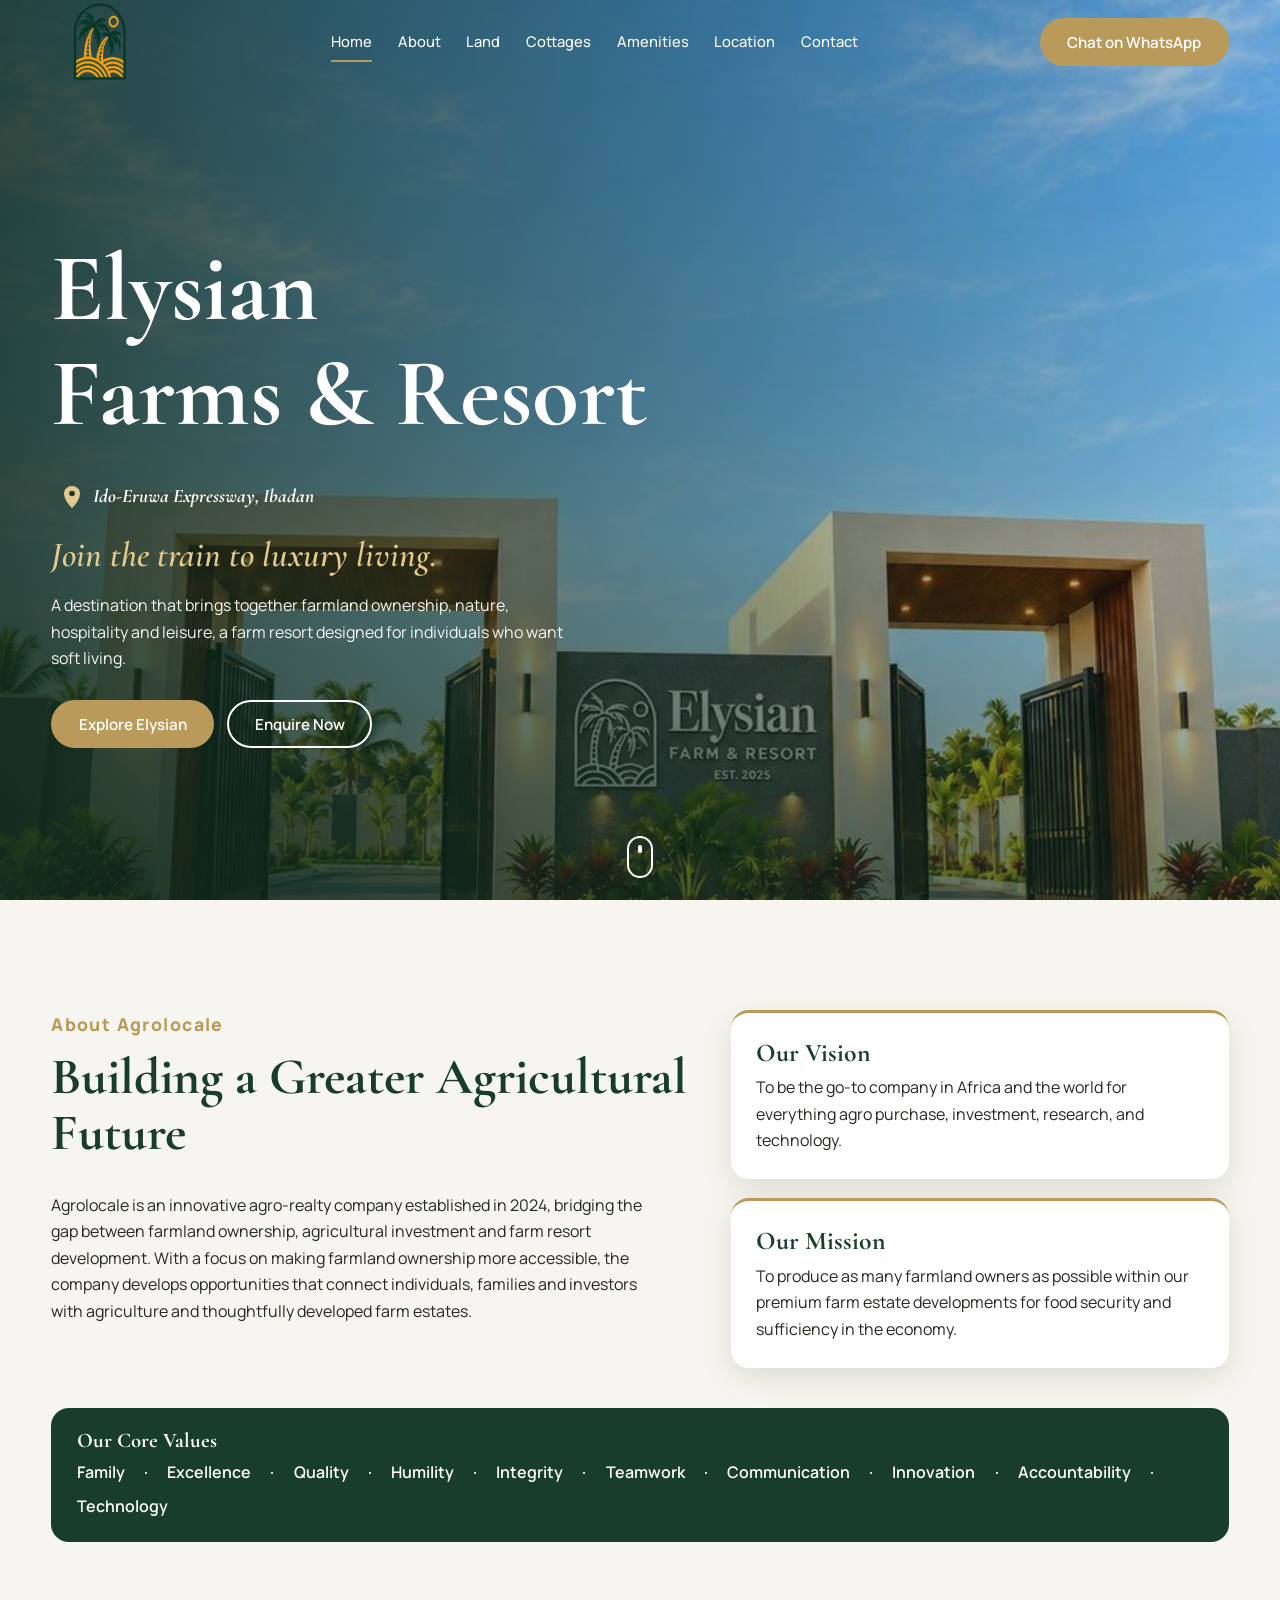
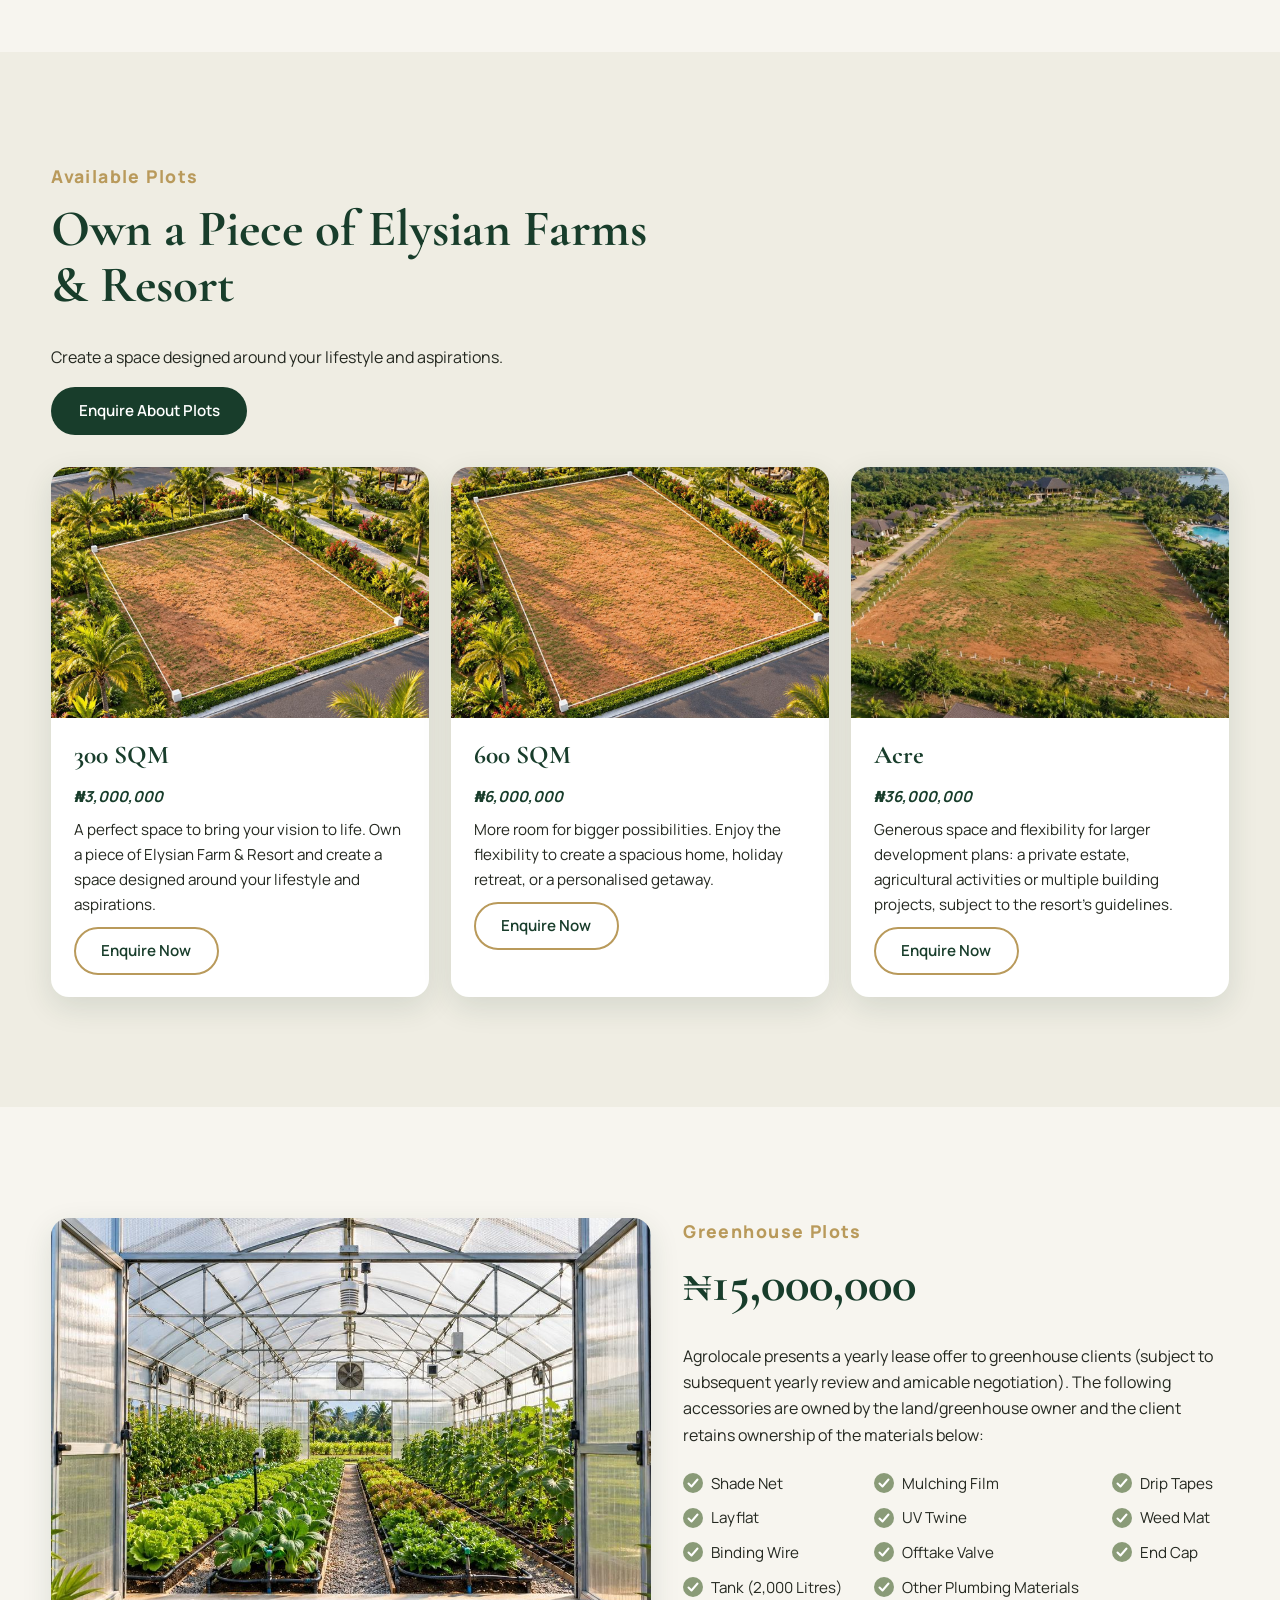
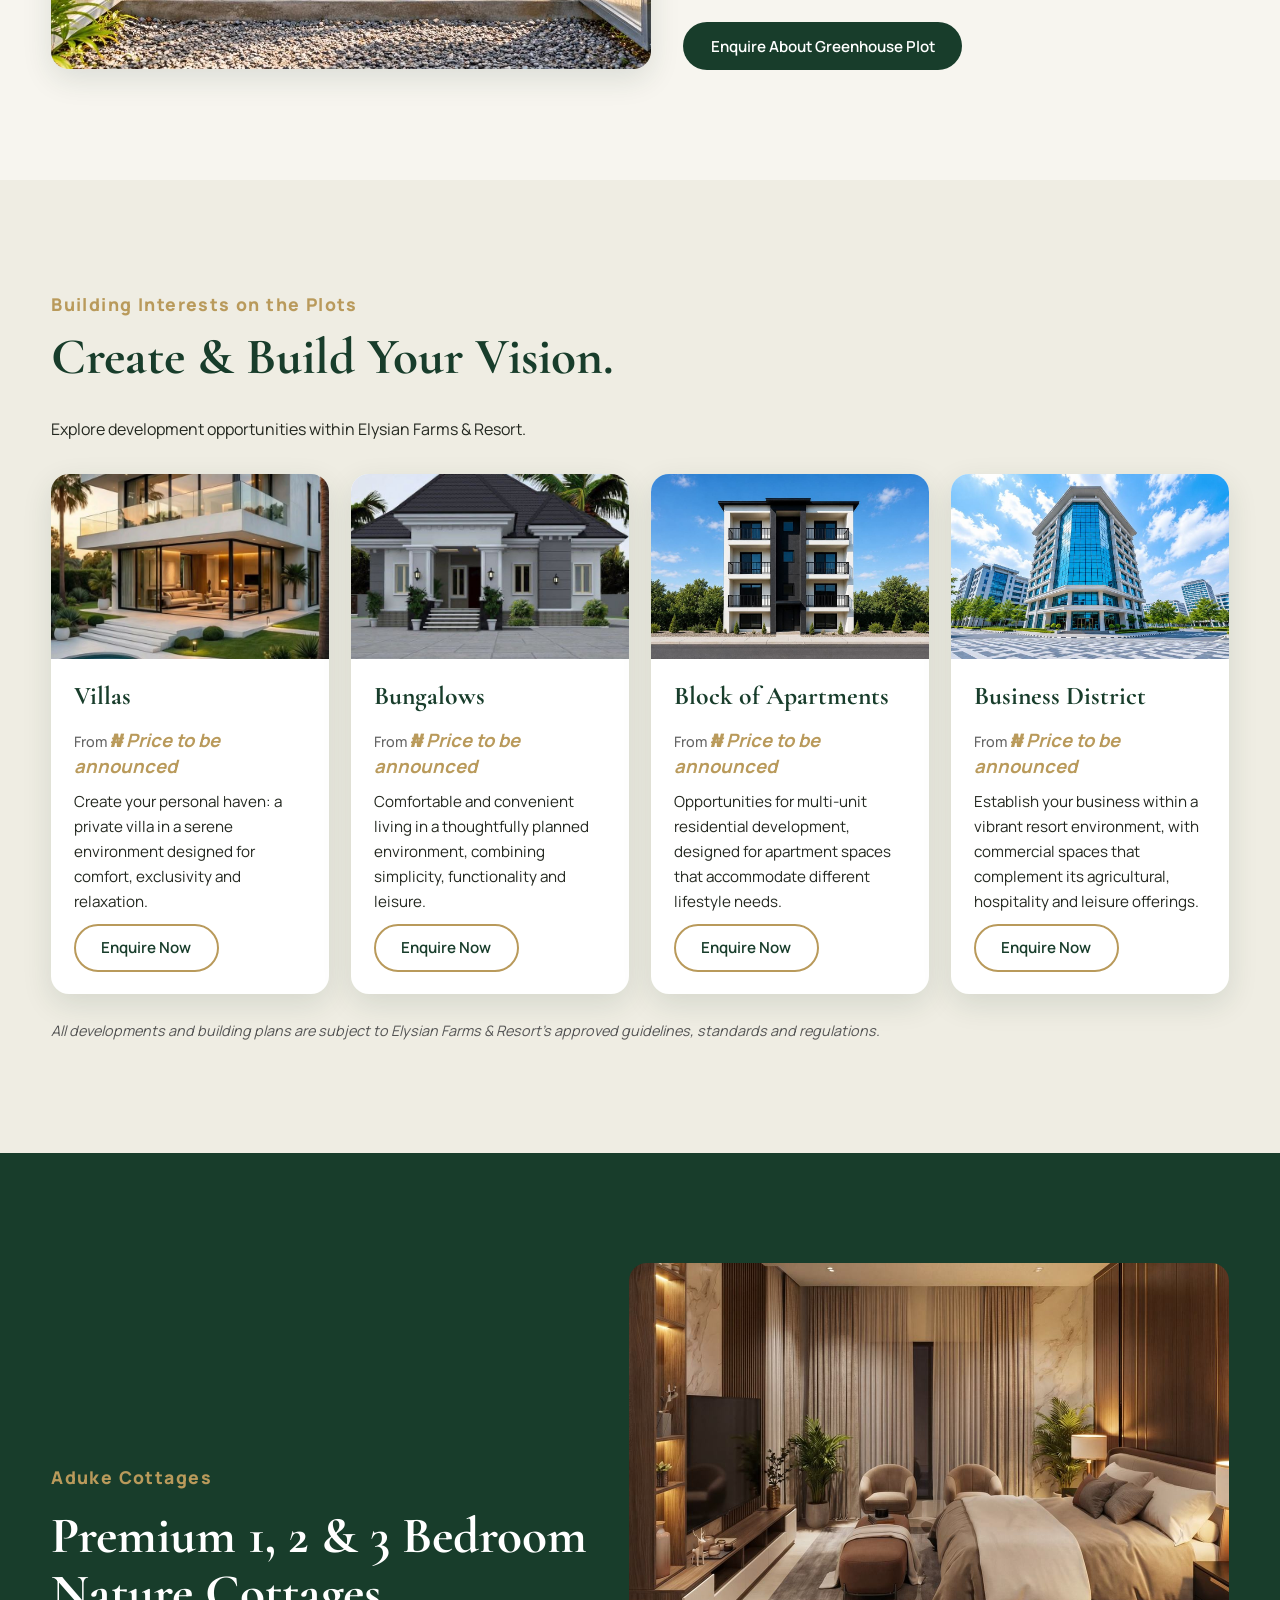
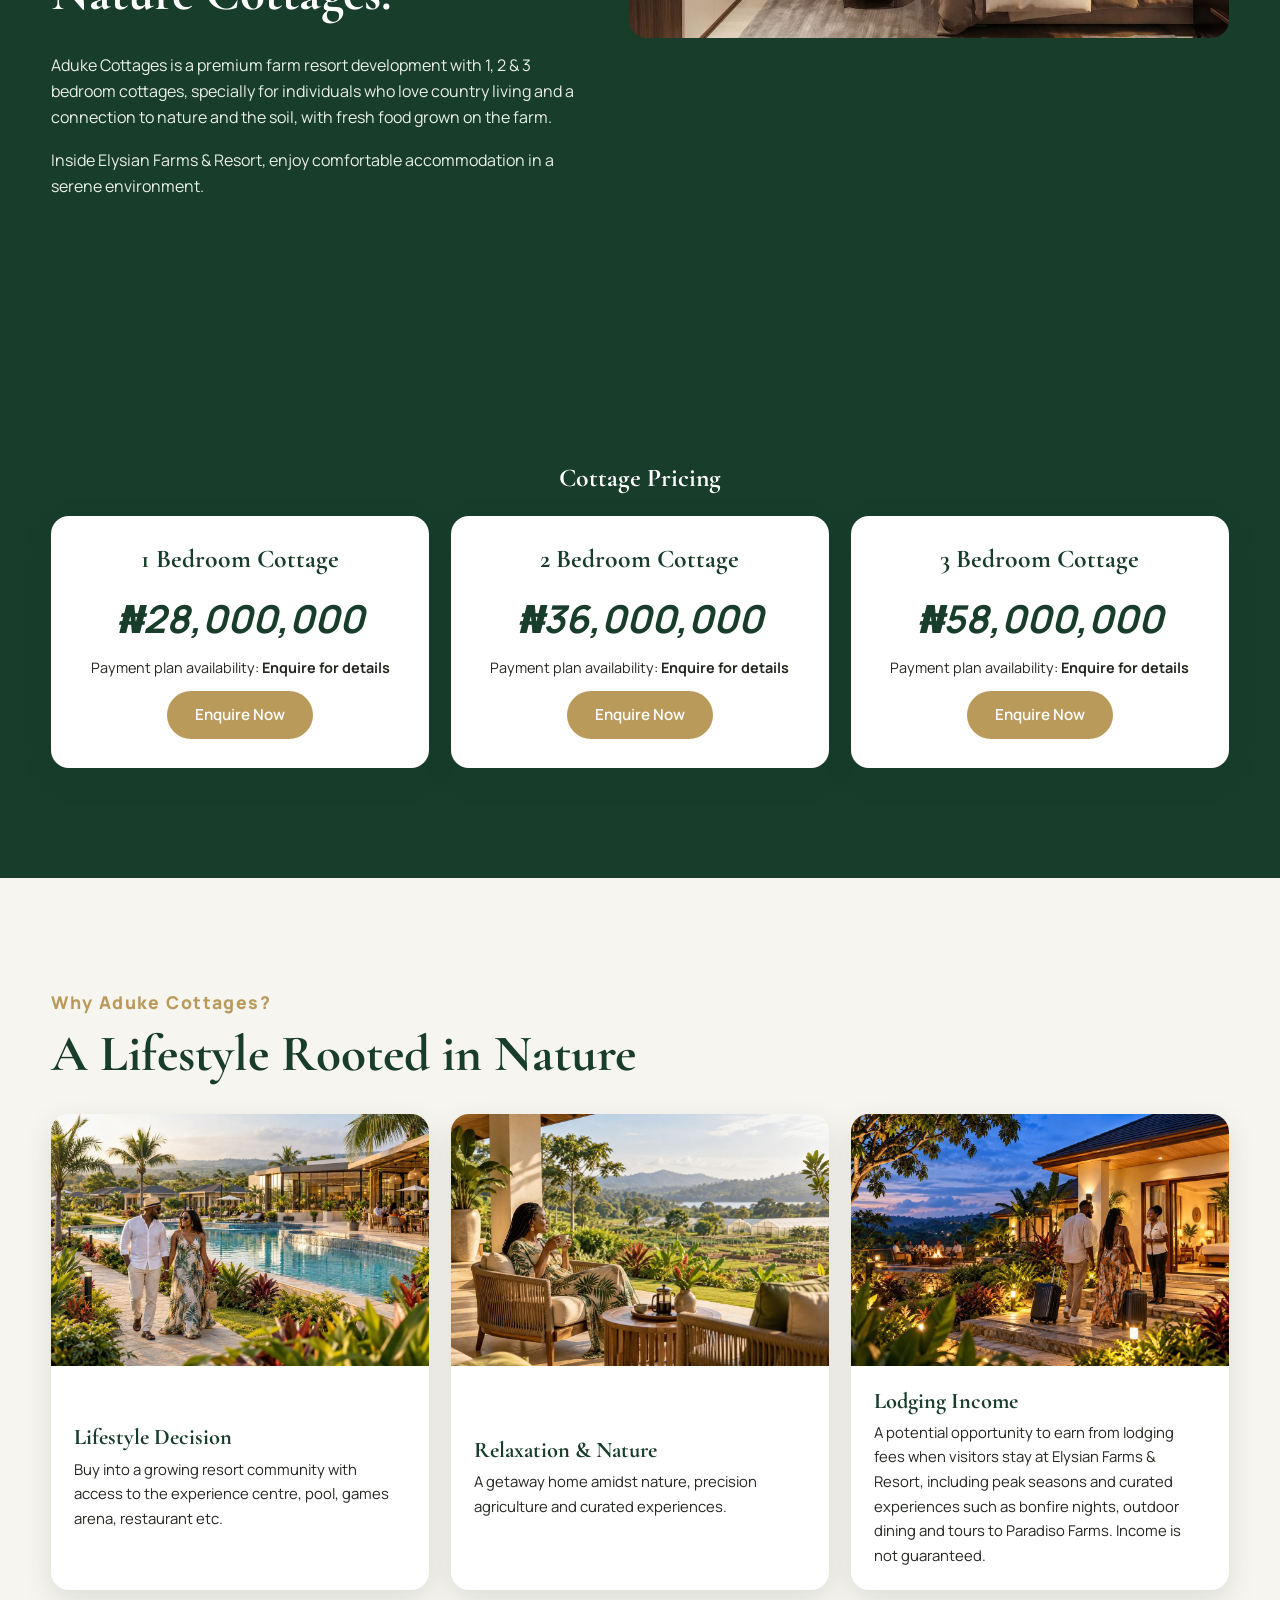
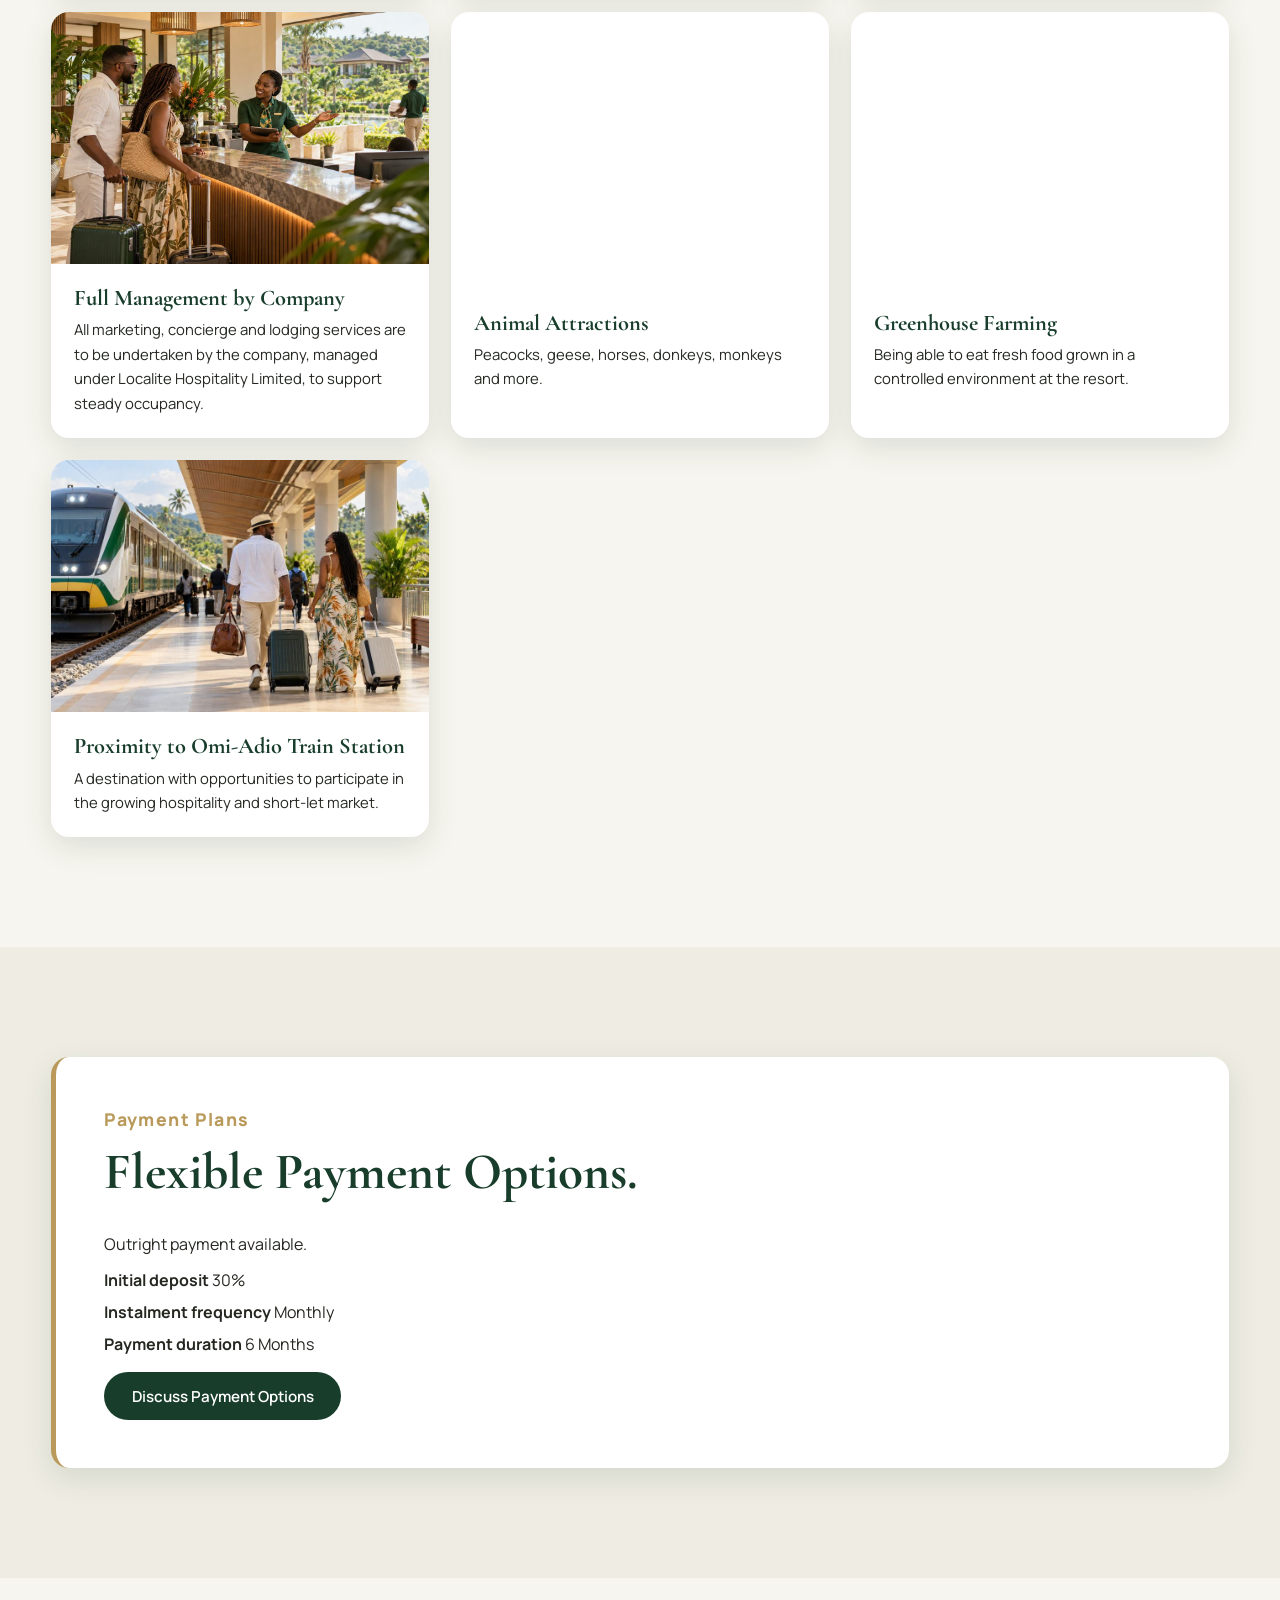
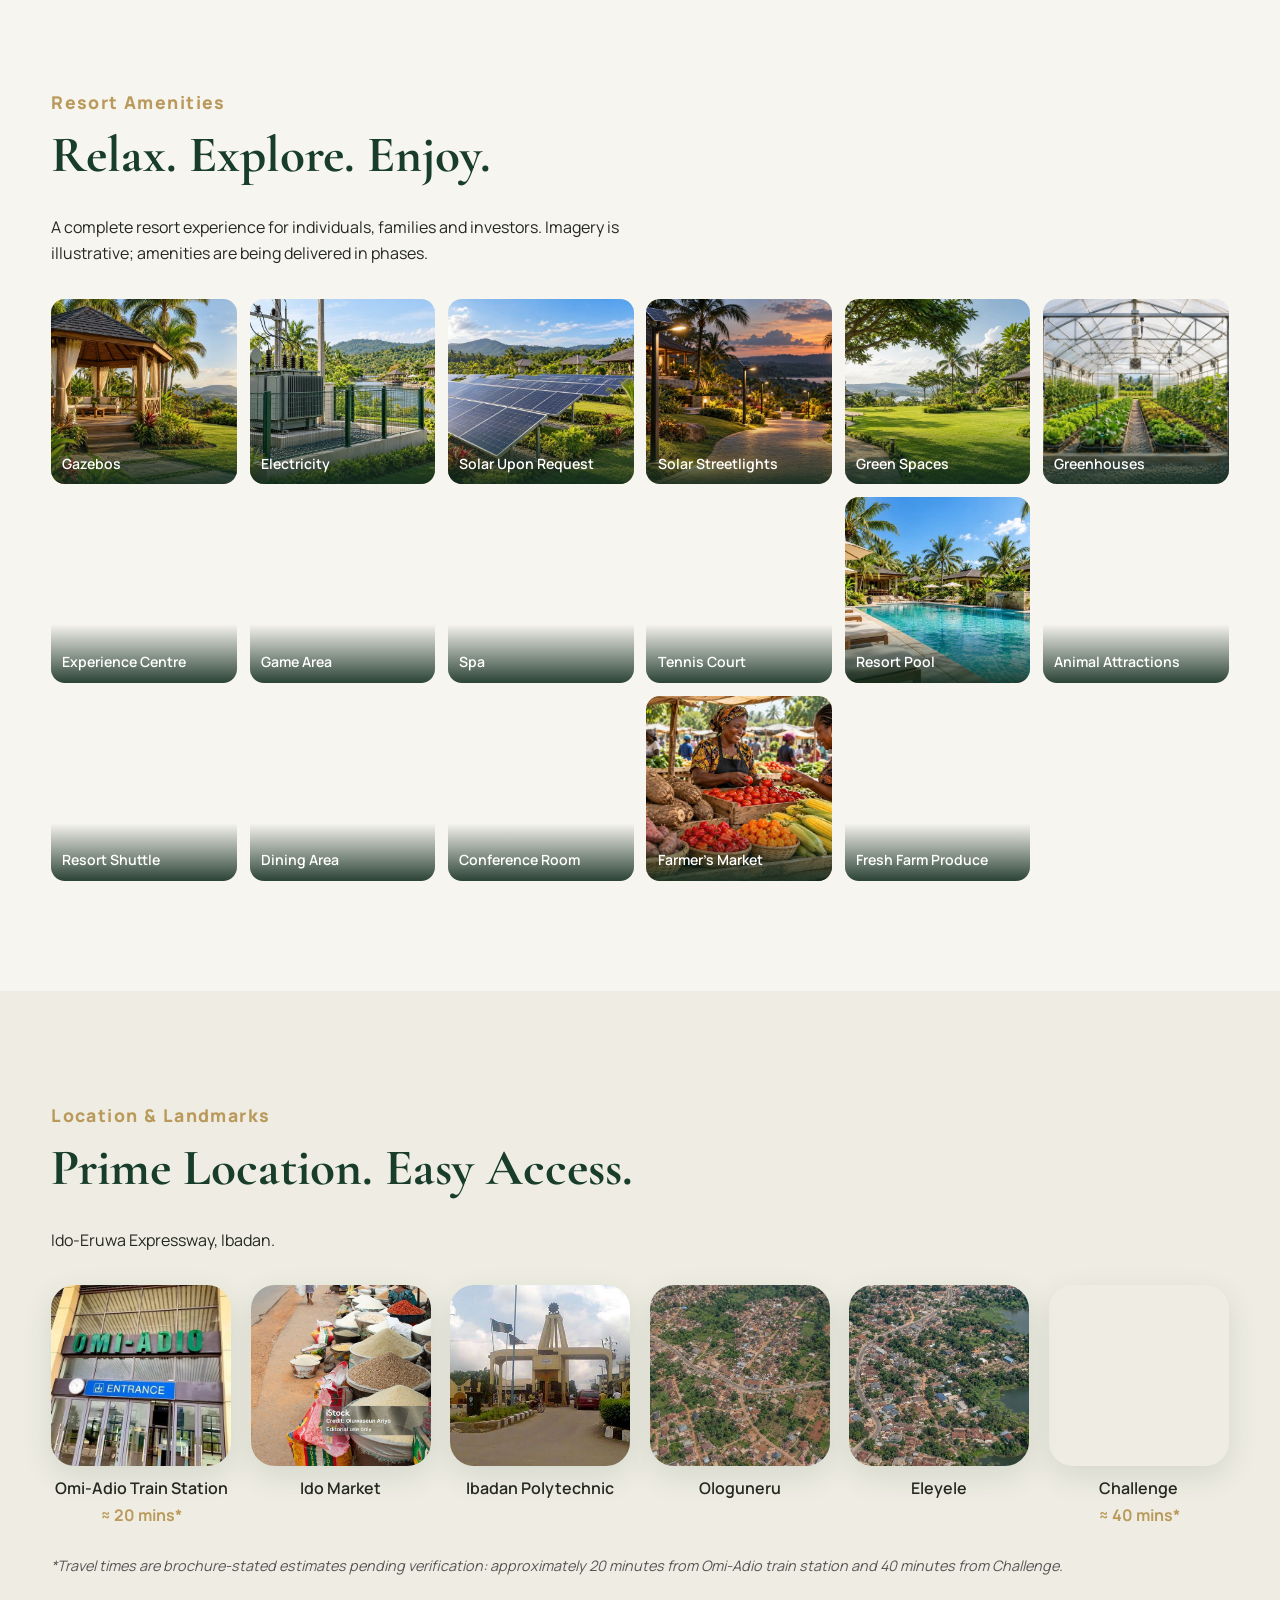
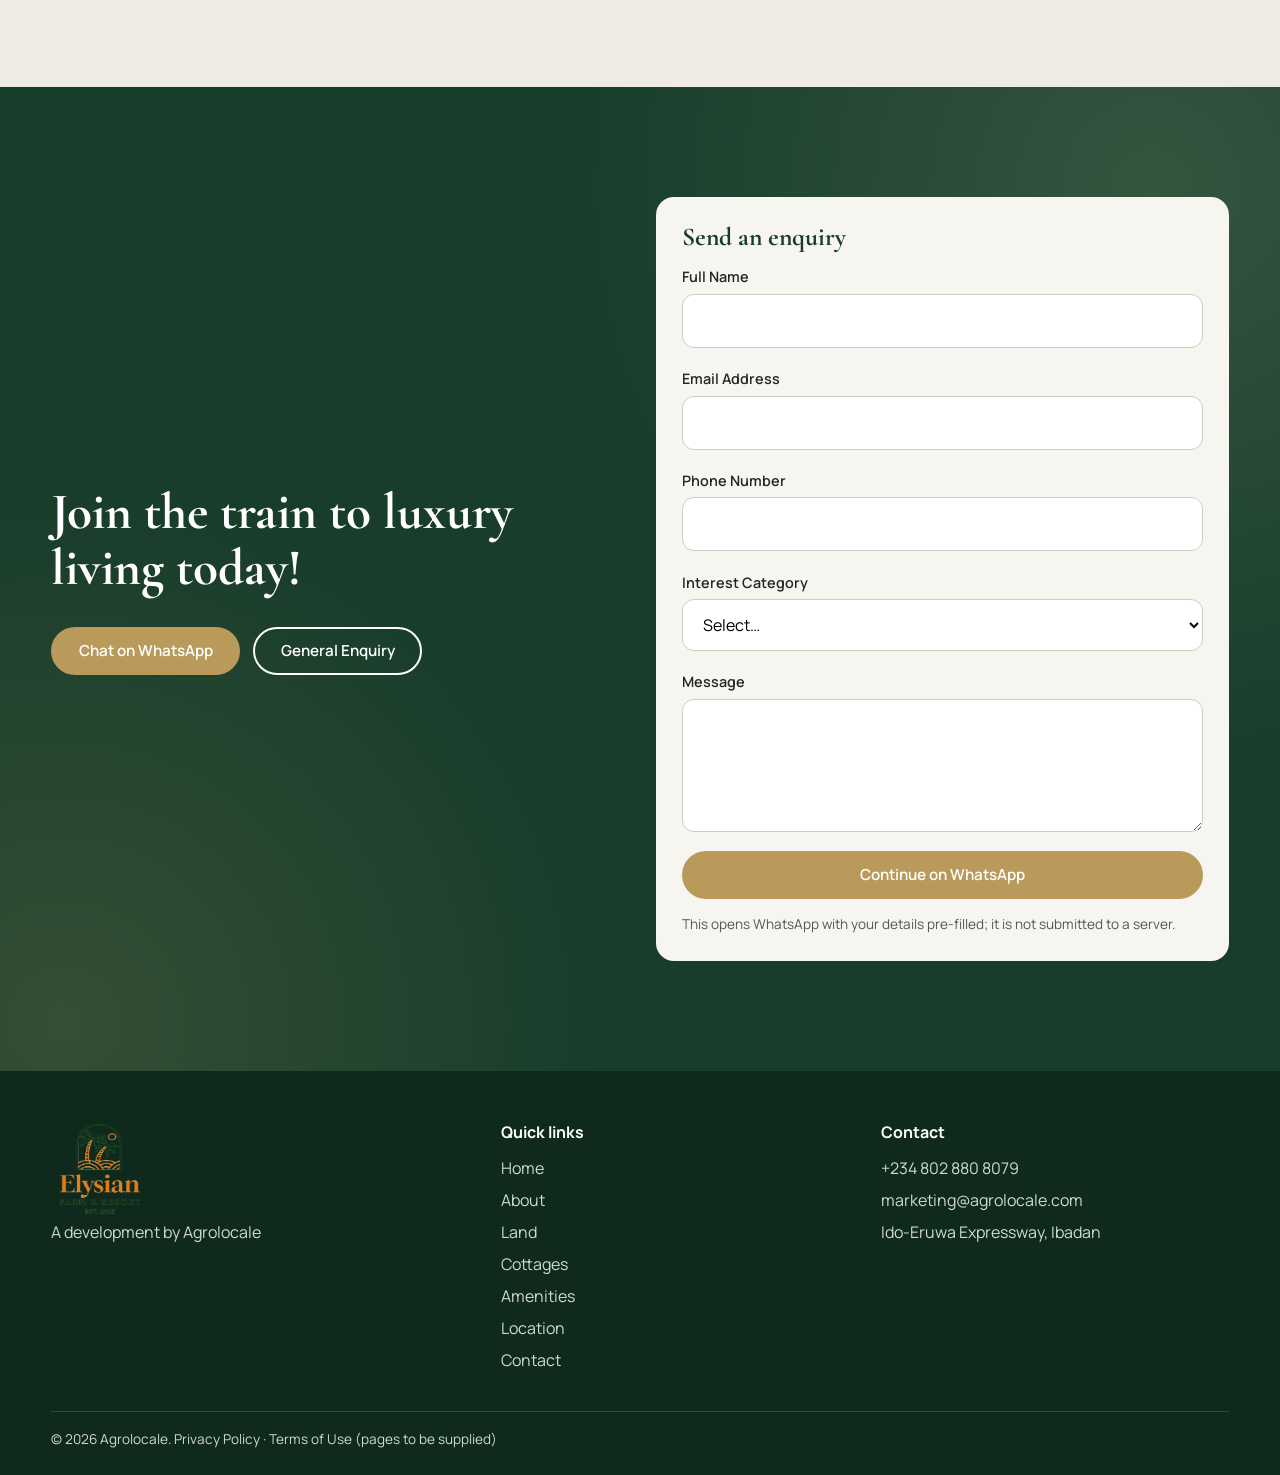
==== commit e996ced9: "FTP auto deploy setup" ====
--- a/index.html
+++ b/index.html
@@ -4,17 +4,43 @@
 <head>
     <meta charset="utf-8">
     <meta name="viewport" content="width=device-width, initial-scale=1">
-    <title>Elysian Farms &amp; Resort | Farm Resort &amp; Land for Sale in Ibadan</title>
+    <title>Elysian Farms &amp; Resort | Land, Cottages &amp; Farm Resort in Ibadan</title>
     <meta name="description"
-        content="Own farmland, build your vision or invest in Aduke Nature Cottages at Elysian Farms &amp; Resort on the Ido-Eruwa Expressway, Ibadan. A development by Agrolocale.">
+        content="Discover farmland, land plots, greenhouse farming and Aduke Nature Cottages at Elysian Farms &amp; Resort on the Ido-Eruwa Expressway in Ibadan.">
+    <meta name="keywords"
+        content="Elysian Farms and Resort, farm resort in Ibadan, land for sale in Ibadan, farmland investment Nigeria, Ido-Eruwa Expressway, Aduke Nature Cottages, greenhouse farming, agro-realty Nigeria">
+    <meta name="author" content="Agrolocale">
+    <meta name="robots" content="index, follow, max-image-preview:large">
+    <meta name="googlebot" content="index, follow">
+    <link rel="canonical" href="https://elysianfarmsandresort.agrolocale.com/">
+
     <meta property="og:type" content="website">
-    <meta property="og:title" content="Elysian Farms &amp; Resort | Join the train to luxury living">
+    <meta property="og:locale" content="en_NG">
+    <meta property="og:site_name" content="Elysian Farms &amp; Resort">
+    <meta property="og:url" content="https://elysianfarmsandresort.agrolocale.com/">
+    <meta property="og:title" content="Elysian Farms &amp; Resort | Land, Cottages &amp; Farm Resort in Ibadan">
     <meta property="og:description"
-        content="Land plots, greenhouse leases and Aduke Nature Cottages on the Ido-Eruwa Expressway, Ibadan.">
-    <meta property="og:image" content="assets/images/hero/elysian-og-share.jpg">
+        content="Own land, invest in greenhouse farming or stay at Aduke Nature Cottages on the Ido-Eruwa Expressway in Ibadan.">
+    <meta property="og:image"
+        content="https://elysianfarmsandresort.agrolocale.com/assets/images/hero/elysian-og-share.jpg">
+    <meta property="og:image:secure_url"
+        content="https://elysianfarmsandresort.agrolocale.com/assets/images/hero/elysian-og-share.jpg">
+    <meta property="og:image:type" content="image/jpeg">
+    <meta property="og:image:width" content="1121">
+    <meta property="og:image:height" content="706">
+    <meta property="og:image:alt"
+        content="Elysian Farms &amp; Resort, a farm resort and land investment destination in Ibadan">
+
     <meta name="twitter:card" content="summary_large_image">
+    <meta name="twitter:title" content="Elysian Farms &amp; Resort | Land, Cottages &amp; Farm Resort in Ibadan">
+    <meta name="twitter:description"
+        content="Own land, invest in greenhouse farming or stay at Aduke Nature Cottages in Ibadan.">
+    <meta name="twitter:image"
+        content="https://elysianfarmsandresort.agrolocale.com/assets/images/hero/elysian-og-share.jpg">
+    <meta name="twitter:image:alt"
+        content="Elysian Farms &amp; Resort, a farm resort and land investment destination in Ibadan">
+
     <meta name="theme-color" content="#183D2B">
-    <link rel="canonical" href="https://elysianfarmsandresort.agrolocale.com/">
     <link rel="icon" type="image/png" href="assets/logo/elysian-logo.png">
     <link rel="preconnect" href="https://fonts.googleapis.com">
     <link rel="preconnect" href="https://fonts.gstatic.com" crossorigin>
@@ -174,7 +200,7 @@
                         decoding="async" class="round"></div>
                 <div class="reveal">
                     <p class="eyebrow">Greenhouse Plots</p>
-                    <h2><span data-price="greenhouse.annualLease"></span></h2>
+                    <h2 class="price-heading"><span data-price="greenhouse.annualLease"></span></h2>
                     <p>Agrolocale presents a yearly lease offer to greenhouse clients (subject to subsequent yearly
                         review and amicable negotiation). The following accessories are owned by the land/greenhouse
                         owner and the client retains ownership of the materials below:</p>
@@ -619,8 +645,15 @@
                     <li>Ido-Eruwa Expressway, Ibadan</li>
                 </ul><!-- Social links: add Agrolocale's official URLs here when available -->
             </div>
-            <p class="legal">&copy; <span id="year"></span> Agrolocale. <a href="#" aria-disabled="true">Privacy
-                    Policy</a> &middot; <a href="#" aria-disabled="true">Terms of Use</a> (pages to be supplied)</p>
+            <p class="legal">&copy; 
+                <span id="year"></span> Agrolocale. 
+                <a href="#" aria-disabled="true">
+                    Privacy Policy
+                </a> &middot; 
+                <a href="#" aria-disabled="true">
+                    Terms of Use
+                </a> (pages to be supplied)
+            </p>
         </div>
     </footer>
     <button class="to-top" aria-label="Back to top">&uarr;</button>
--- a/css/style.css
+++ b/css/style.css
@@ -487,13 +487,24 @@
 
 /* work on price visibility */
 .price {
-    font: 900 1.7rem;
-    color: var(--green)
+    /* font: 900 1.7rem; */
+    color: var(--green);
+    font: italic 700 clamp(2rem, 3vw, 3.2rem) var(--sans);
+    animation: location-float 2.2s ease-in-out infinite
 }
 
 .price small {
     font: 500 .9rem var(--sans);
     color: #666
+}
+
+.price-heading {
+    animation: location-float 2.2s ease-in-out infinite
+}
+
+.price:hover {
+    color: var(--gold);
+    transform: scale(1.1)
 }
 
 .is-placeholder {
@@ -786,6 +797,7 @@
 
 .legal {
     font-size: .85rem;
+    /* justify-self: center; */
     border-top: 1px solid rgba(255, 255, 255, .15);
     padding-top: 1rem
 }
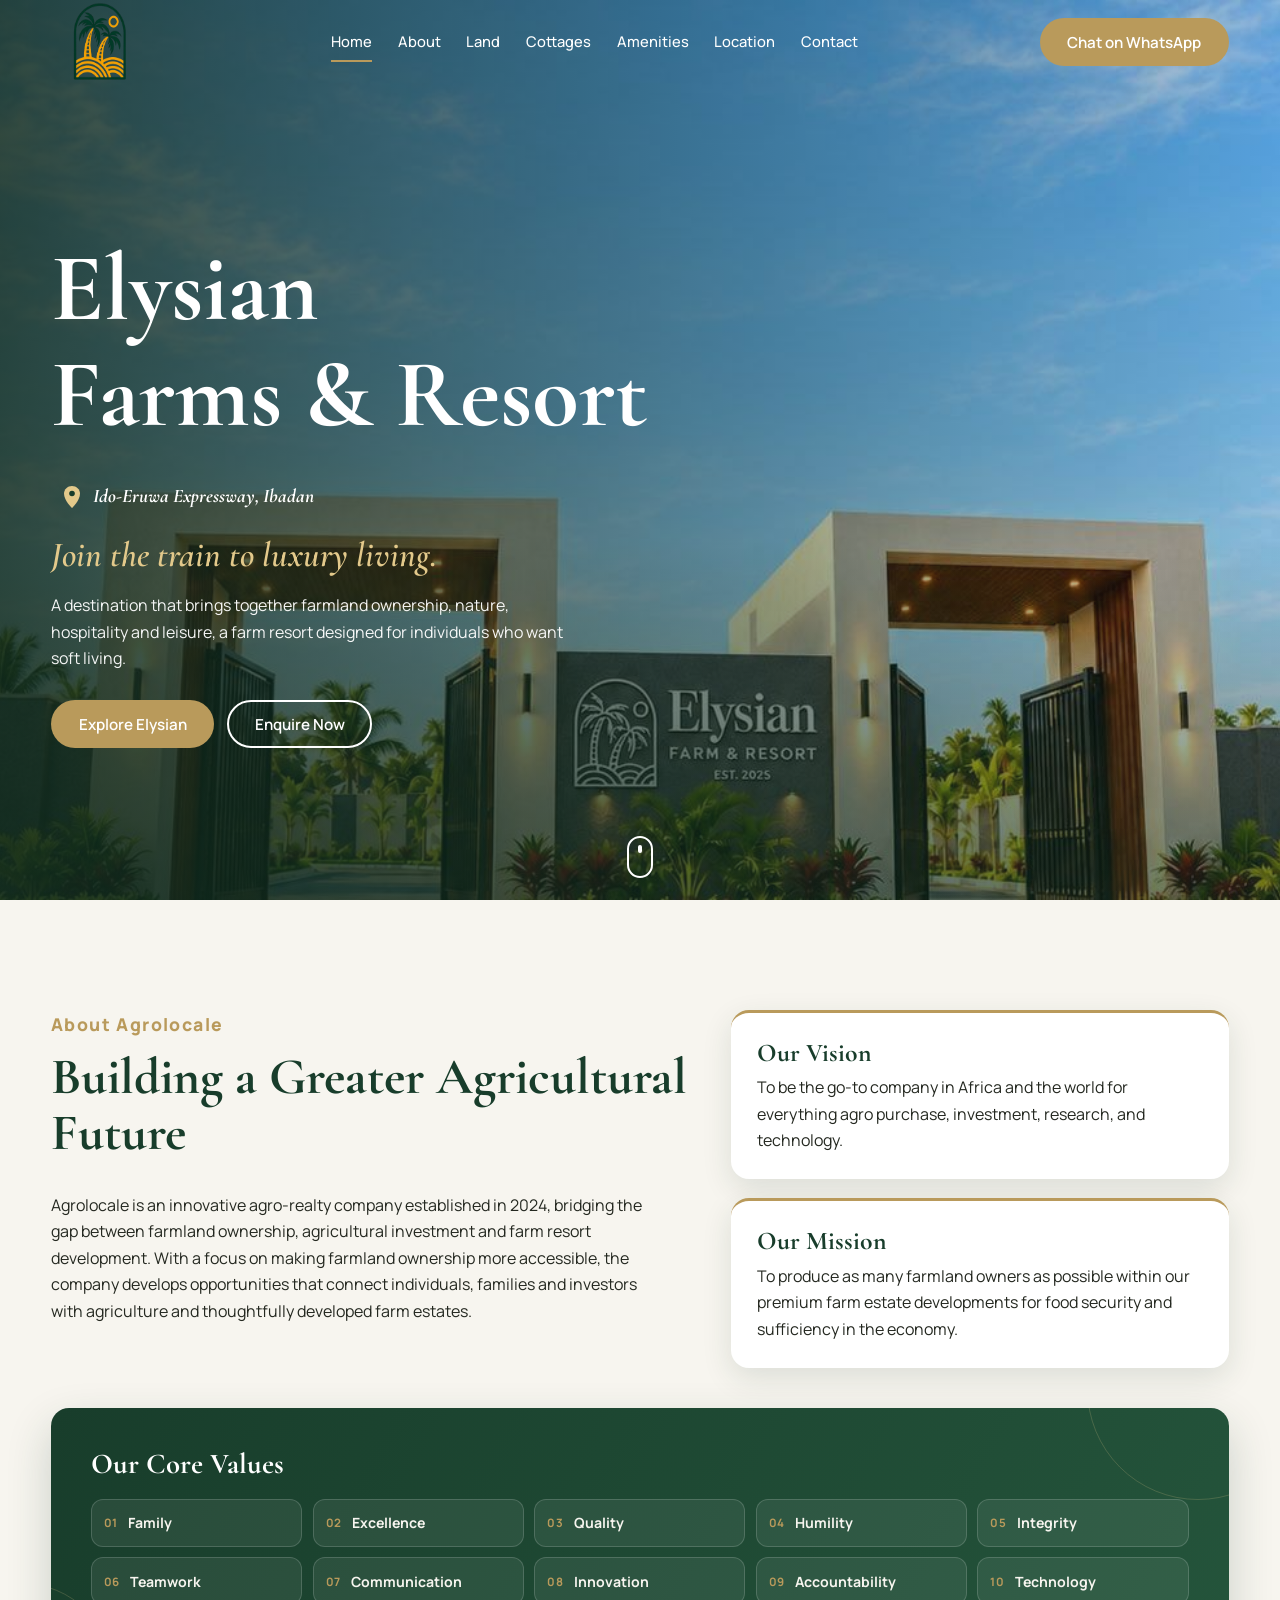
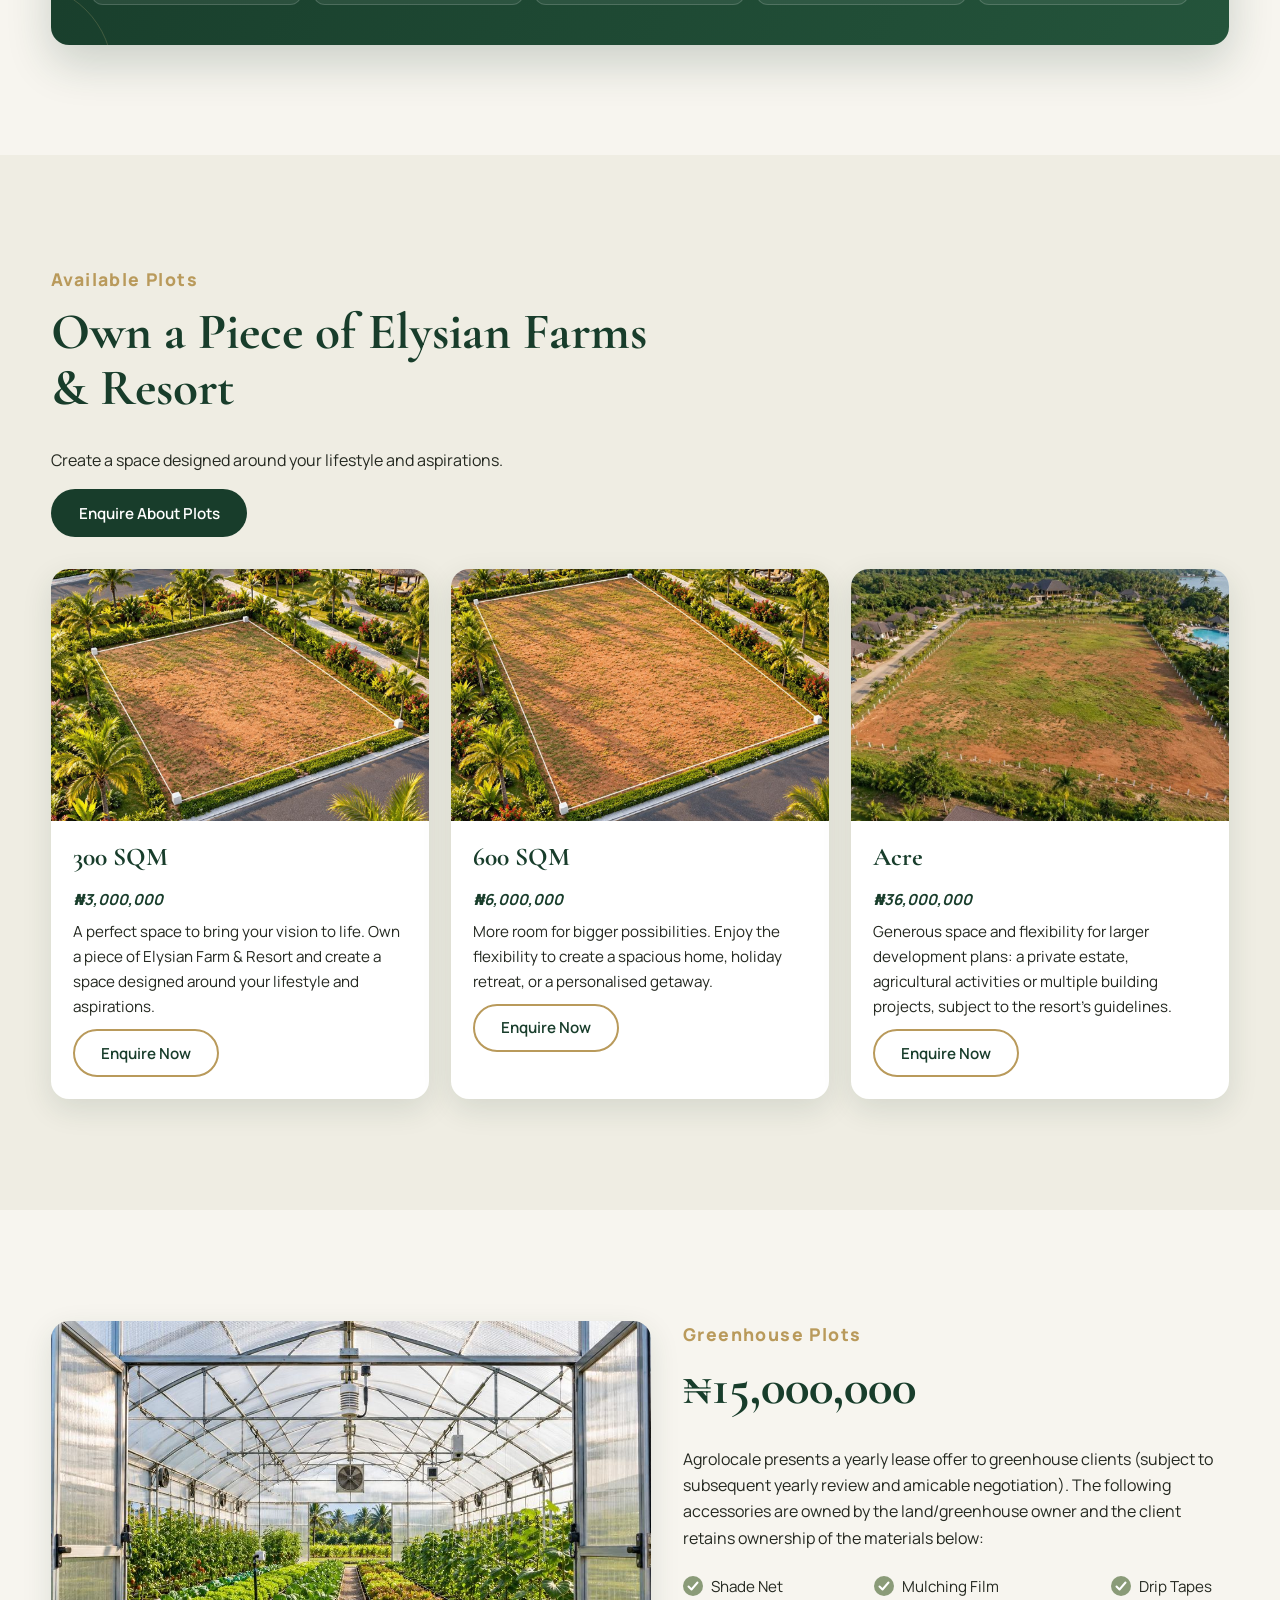
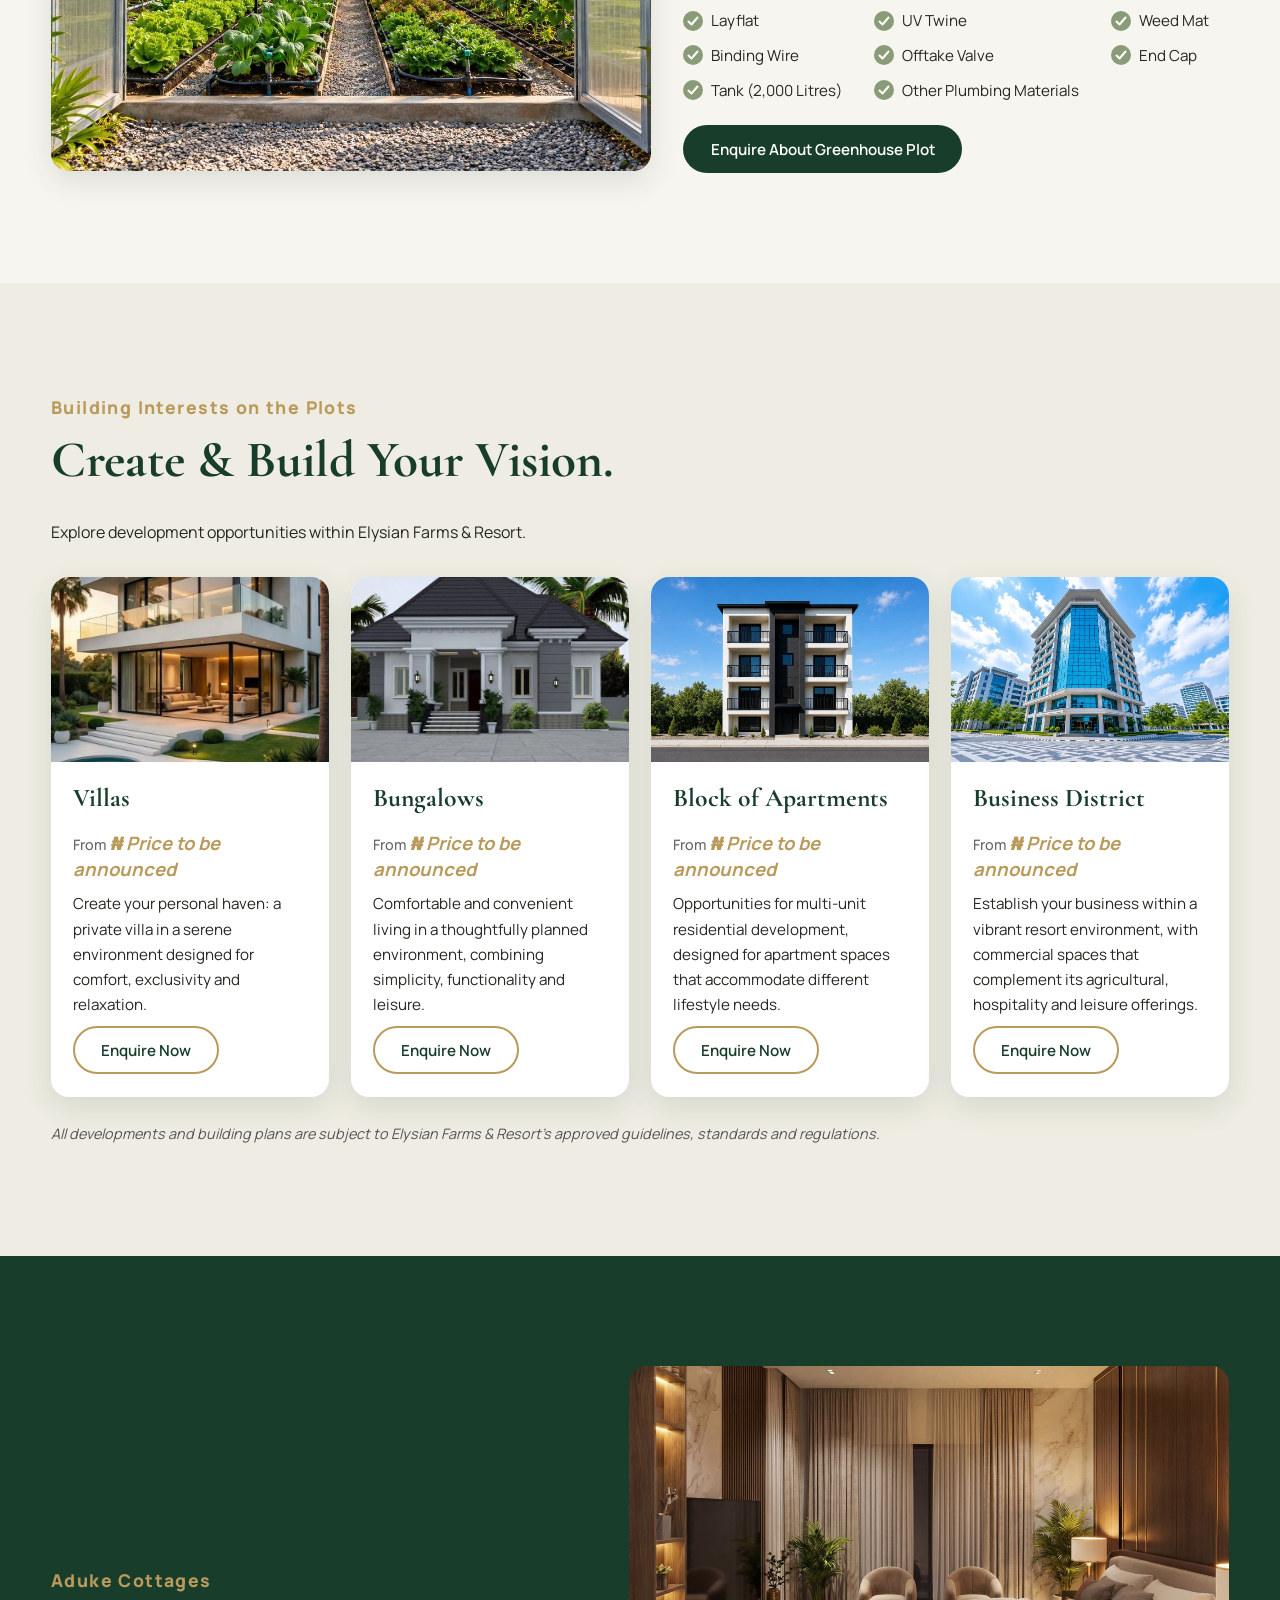
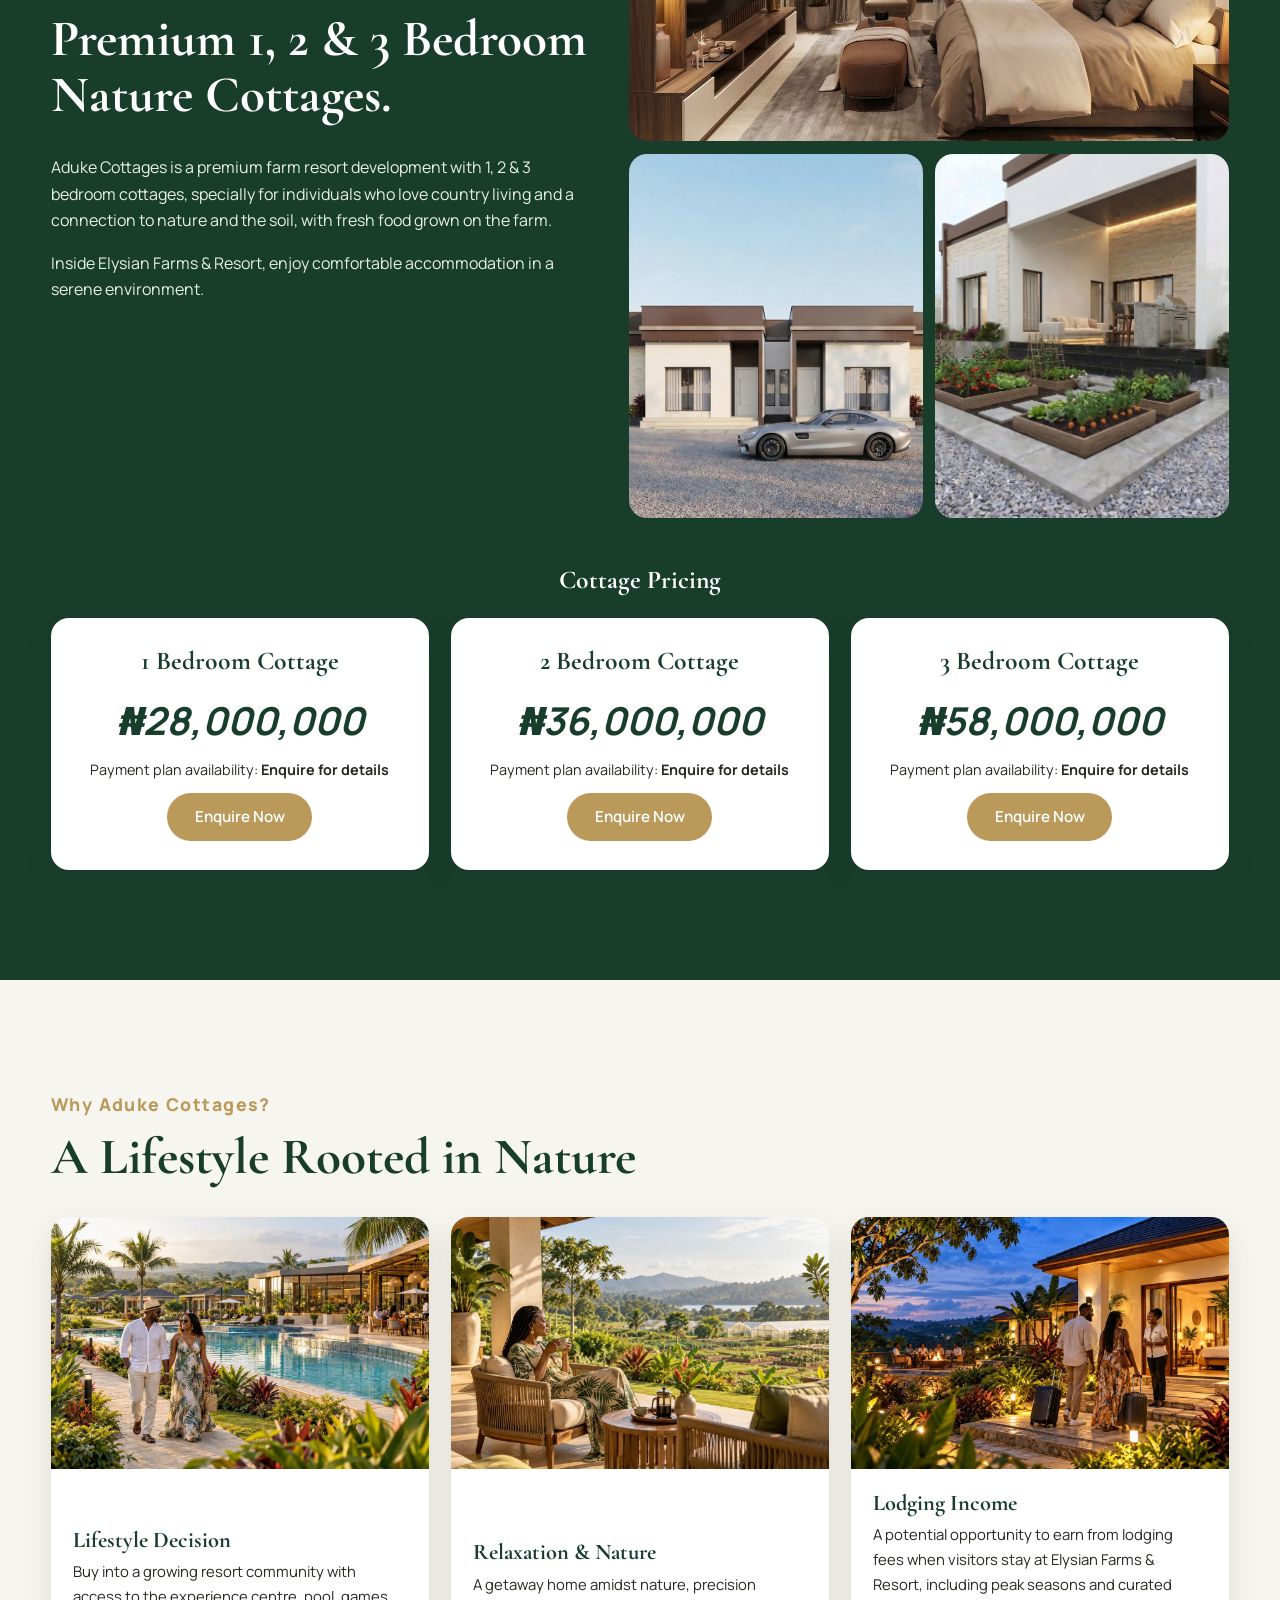
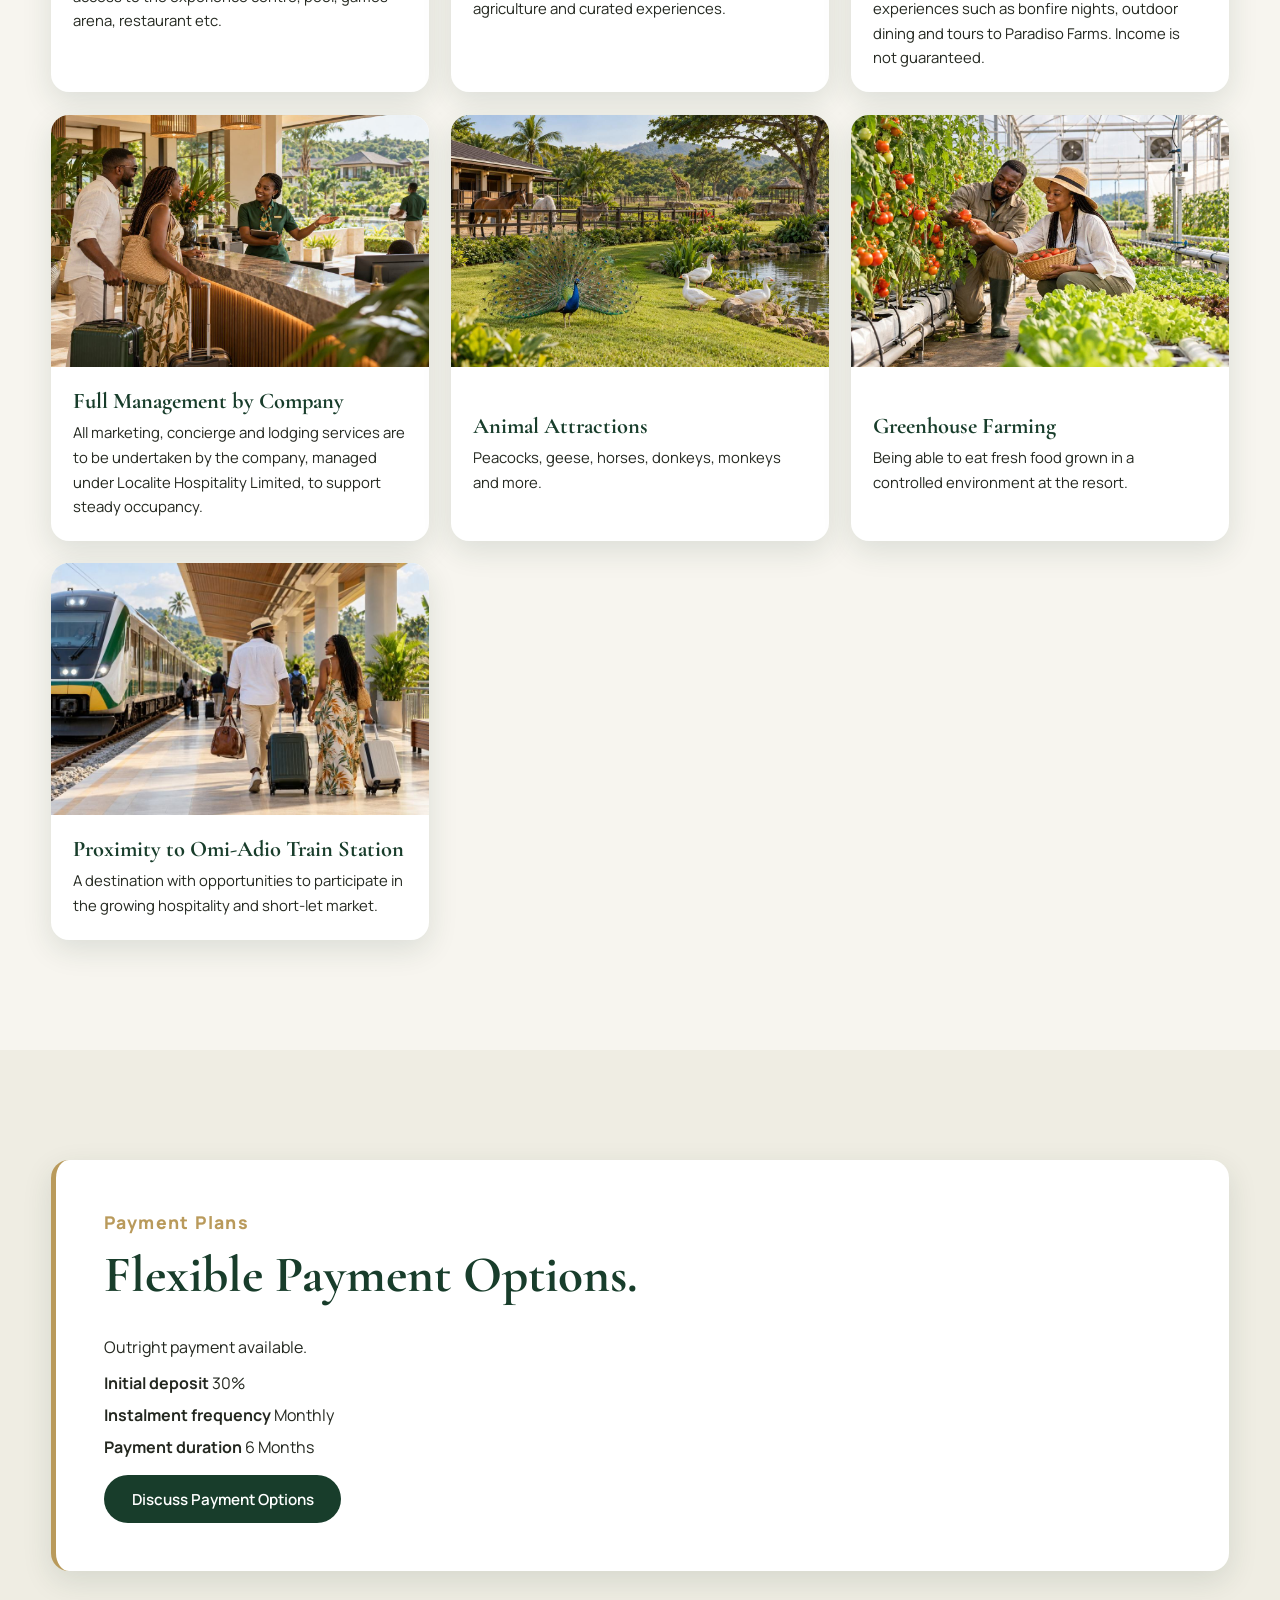
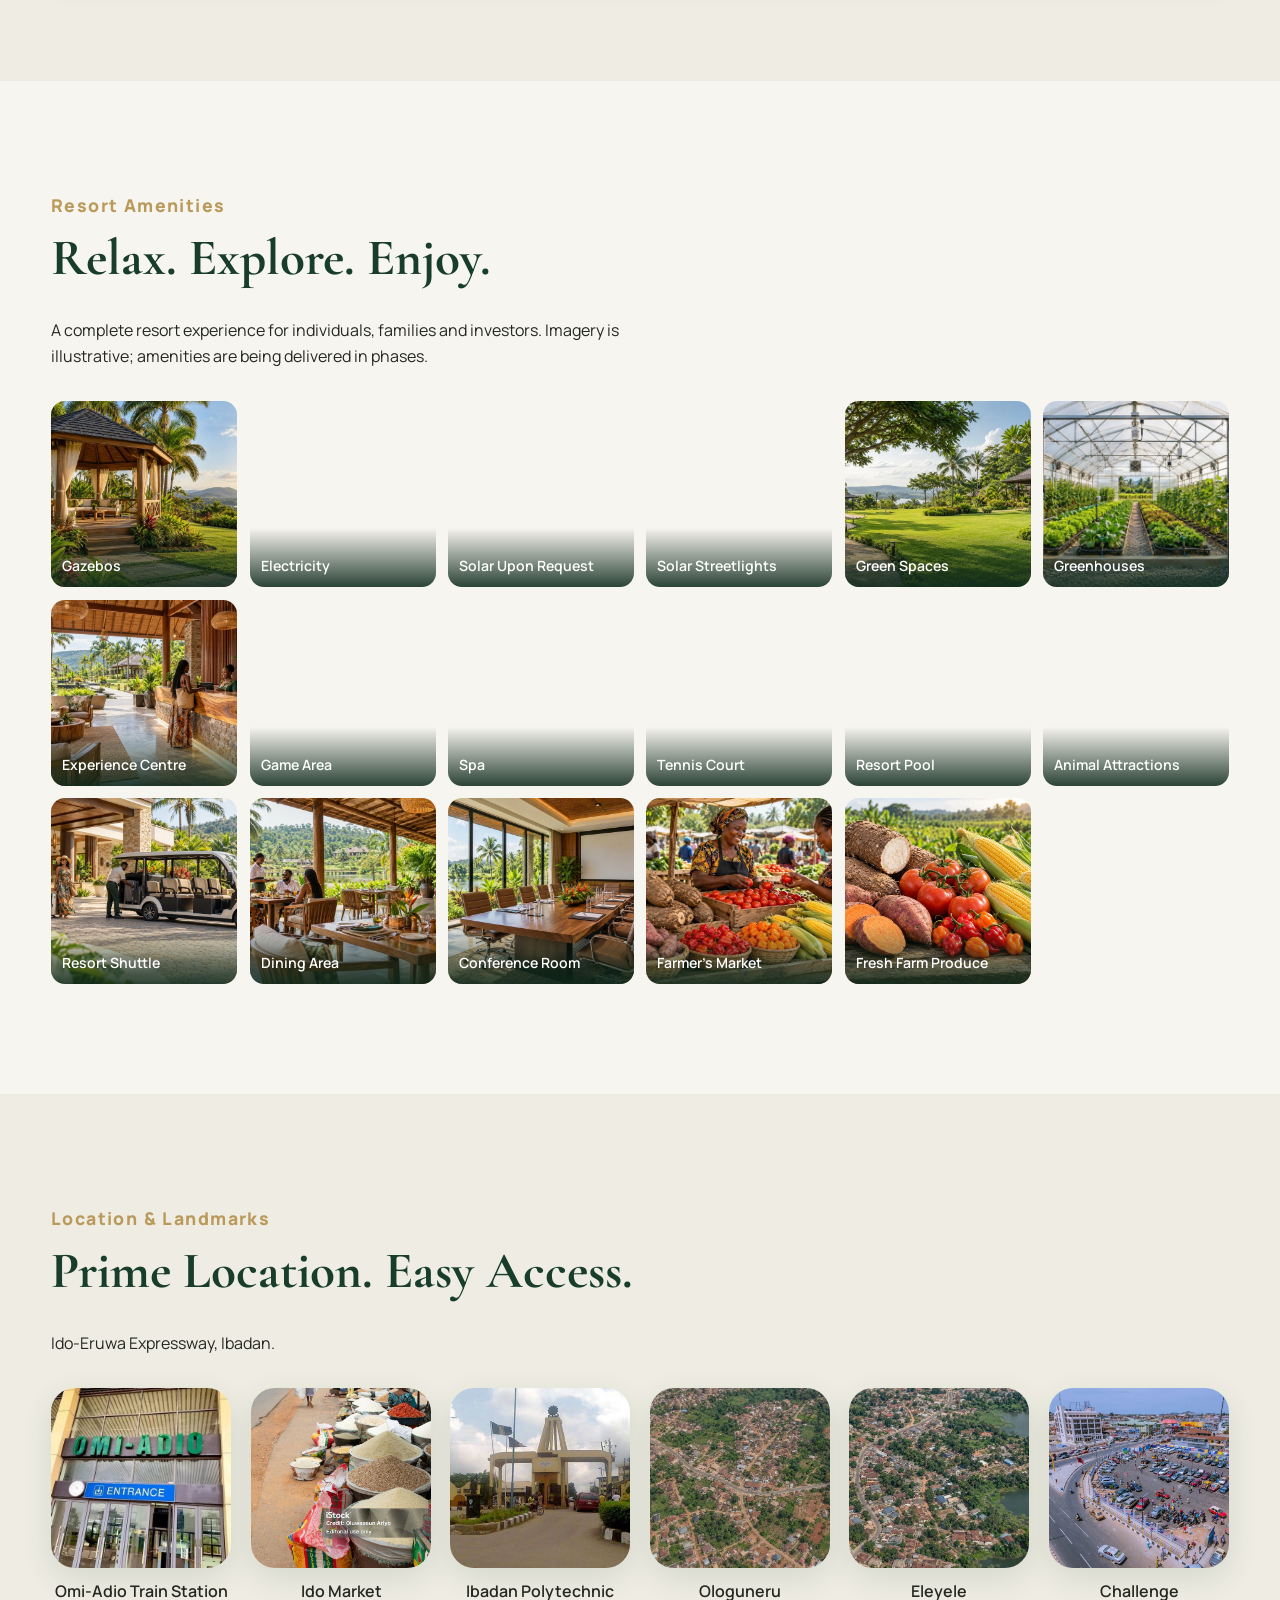
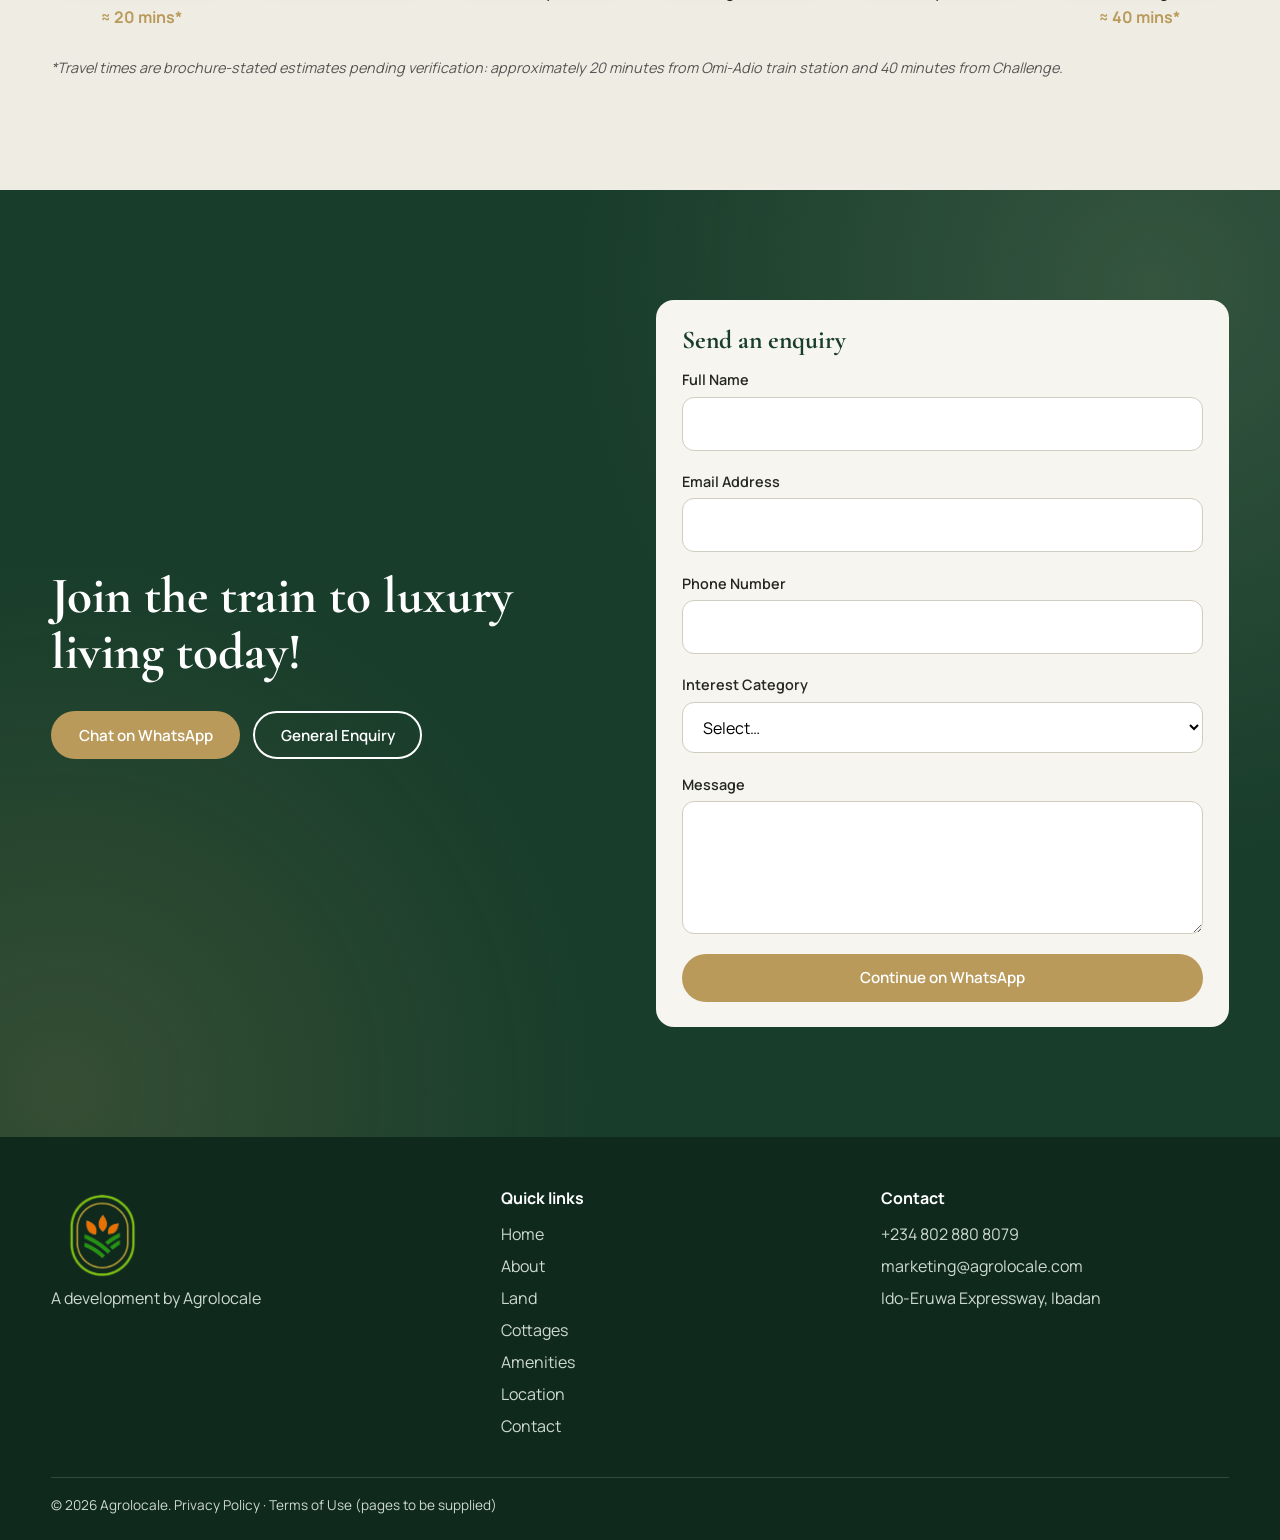
==== commit 47d441e3: "Implement code changes to enhance functionality and improve performance" ====
--- a/index.html
+++ b/index.html
@@ -86,8 +86,8 @@
                 alt="Elysian Farms &amp; Resort entrance gate framed by palms and landscaped gardens" width="1600"
                 height="992" class="hero-bg">
             <div class="wrap hero-c">
-                <h1>Elysian<br>Farms &amp; Resort</h1>
-                <div class="location-badge" aria-label="Location: Ido-Eruwa Expressway, Ibadan">
+                <h1 class="reveal reveal-blur">Elysian<br>Farms &amp; Resort</h1>
+                <div class="location-badge reveal reveal-scale" aria-label="Location: Ido-Eruwa Expressway, Ibadan">
                     <svg class="loc-icon" width="20" height="24" viewBox="0 0 20 24" aria-hidden="true"
                         xmlns="http://www.w3.org/2000/svg">
                         <path d="M10 23S2 15.4 2 8.7C2 4.3 5.6 1 10 1s8 3.3 8 7.7C18 15.4 10 23 10 23Z"
@@ -155,7 +155,7 @@
                     <p>Create a space designed around your lifestyle and aspirations.</p><a
                         class="btn btn-green" data-wa="landAll">Enquire About Plots</a>
                 </div>
-                <div class="grid3">
+                <div class="grid3 reveal-stagger">
                     <article class="card reveal"><img src="assets/images/plots/plot-300-sqm.jpg"
                             alt="Aerial view of a 300 SQM plot at Elysian Farms &amp; Resort" width="900" height="600"
                             loading="lazy" decoding="async" class="">
@@ -195,10 +195,10 @@
 
         <section id="greenhouse" class="sec">
             <div class="wrap gh">
-                <div class="reveal"><img src="assets/images/greenhouse/greenhouse-farming.jpg"
+                <div class="reveal reveal-left"><img src="assets/images/greenhouse/greenhouse-farming.jpg"
                         alt="Rows of vegetables growing inside a greenhouse" width="1200" height="800" loading="lazy"
                         decoding="async" class="round"></div>
-                <div class="reveal">
+                <div class="reveal reveal-right">
                     <p class="eyebrow">Greenhouse Plots</p>
                     <h2 class="price-heading"><span data-price="greenhouse.annualLease"></span></h2>
                     <p>Agrolocale presents a yearly lease offer to greenhouse clients (subject to subsequent yearly
@@ -272,7 +272,7 @@
                     <h2>Create &amp; Build Your Vision.</h2>
                     <p>Explore development opportunities within Elysian Farms &amp; Resort.</p>
                 </div>
-                <div class="grid4">
+                <div class="grid4 reveal-stagger">
                     <article class="card reveal"><img src="assets/images/buildings/villa.jpg"
                             alt="Villas development opportunity at Elysian Farms &amp; Resort" width="900" height="600"
                             loading="lazy" decoding="async" class="">
@@ -334,17 +334,18 @@
                         grown on the farm.</p>
                     <p>Inside Elysian Farms &amp; Resort, enjoy comfortable accommodation in a serene environment.</p>
                 </div>
-                <div class="gal reveal"><img src="assets/images/cottages/aduke-cottage-bedroom.jpg"
-                        alt="Interior of an Aduke Cottage bedroom" width="1200" height="1200" loading="lazy"
-                        decoding="async" class="main"><img src="assets/images/cottages/cottage-exterior-front.jpg"
-                        alt="Front view of Aduke Cottages" width="1200" height="800" loading="lazy" decoding="async"
-                        class=""><img src="assets/images/cottages/cottage-garden-terrace.jpg"
-                        alt="Cottage terrace with a kitchen garden" width="1200" height="1500" loading="lazy"
-                        decoding="async" class=""></div>
+                <div class="gal reveal reveal-scale"><img src="assets/images/cottages/aduke-cottage-bedroom.jpg"
+                    alt="Interior of an Aduke Cottage bedroom" width="1200" height="1200" loading="lazy"
+                    decoding="async" class="main"><img src="assets/images/cottages/cottage-exterior-front.jpg"
+                    alt="Front view of Aduke Cottages" width="1200" height="800" loading="lazy" decoding="async"
+                    class=""><img src="assets/images/cottages/cottage-garden-terrace.jpg"
+                    alt="Cottage terrace with a kitchen garden" width="1200" height="1500" loading="lazy"
+                    decoding="async" class="">
+                </div>
             </div>
             <div class="wrap" id="cottage-pricing">
                 <h3 class="center">Cottage Pricing</h3>
-                <div class="grid3">
+                <div class="grid3 reveal-stagger">
                     <article class="price-card reveal">
                         <h3>1 Bedroom Cottage</h3>
                         <p class="price" data-price="cottages.bed1"></p>
@@ -373,7 +374,7 @@
                     <p class="eyebrow">Why Aduke Cottages?</p>
                     <h2>A Lifestyle Rooted in Nature</h2>
                 </div>
-                <div class="grid3">
+                <div class="grid3 reveal-stagger">
                     <article class="why reveal"><img src="assets/images/cottages/why-lifestyle.jpg"
                             alt="Lifestyle Decision" width="900" height="600" loading="lazy" decoding="async" class="">
                         <div>
@@ -456,7 +457,7 @@
                     <p>A complete resort experience for individuals, families and investors. Imagery is illustrative;
                         amenities are being delivered in phases.</p>
                 </div>
-                <div class="amgrid">
+                <div class="amgrid reveal-stagger">
                     <figure class="am reveal"><img src="assets/images/amenities/gazebos.jpg"
                             alt="Gazebos at Elysian Farms &amp; Resort" width="900" height="600" loading="lazy"
                             decoding="async" class="">
@@ -553,7 +554,7 @@
                     <h2>Prime Location. Easy Access.</h2>
                     <p>Ido-Eruwa Expressway, Ibadan.</p>
                 </div>
-                <ul class="lm">
+                <ul class="lm reveal-stagger">
                     <li class="reveal"><img src="assets/images/location/omi-adio-station.jpg"
                             alt="Omi-Adio Train Station landmark near Elysian Farms &amp; Resort" width="900"
                             height="600" loading="lazy" decoding="async" class=""><span>Omi-Adio Train
@@ -591,7 +592,7 @@
                     <div class="cta"><a class="btn btn-gold" data-wa="general">Chat on WhatsApp</a><a
                             class="btn btn-light" href="#enquiry-form">General Enquiry</a></div>
                 </div>
-                <form id="enquiry-form" class="form" novalidate>
+                <form id="enquiry-form" class="form reveal-scale" novalidate>
                     <h3>Send an enquiry</h3>
                     <div class="f"><label for="f-name">Full Name</label><input id="f-name" name="name"
                             autocomplete="name" required><span class="err" role="alert"></span></div>
@@ -604,22 +605,21 @@
                             <option value="">Select&hellip;</option>
                             <option>Land Purchase</option>
                             <option>Cottage Purchase</option>
-                            <option>Greenhouse Lease</option>
+                            <option>Greenhouse Plot</option>
                             <option>Building Development</option>
                             <option>General Enquiry</option>
                         </select><span class="err" role="alert"></span></div>
                     <div class="f"><label for="f-msg">Message</label><textarea id="f-msg" name="message" rows="4"
                             required></textarea><span class="err" role="alert"></span></div>
                     <button class="btn btn-gold" type="submit">Continue on WhatsApp</button>
-                    <p id="form-status" class="status" role="status" aria-live="polite">This opens WhatsApp with your
-                        details pre-filled; it is not submitted to a server.</p>
+                    
                 </form>
             </div>
         </section>
     </main>
     <footer class="site-footer">
         <div class="wrap fgrid">
-            <div><a class="brand" href="#home"><img src="assets/logo/elysian-logo.png"
+            <div><a class="brand" href="#home"><img src="assets/logo/logo2.png"
                         alt="Elysian Farm &amp; Resort logo" width="393" height="510" loading="lazy"></a>
                 <p>A development by <a href="https://www.agrolocale.com" target="_blank"
                             rel="noopener noreferrer">Agrolocale</a>
@@ -642,7 +642,14 @@
                 <ul class="plain">
                     <li><a href="tel:+2348028808079">+234 802 880 8079</a></li>
                     <li><a href="mailto:marketing@agrolocale.com">marketing@agrolocale.com</a></li>
-                    <li>Ido-Eruwa Expressway, Ibadan</li>
+                    <li><a
+                            href="https://www.google.com/maps/search/?api=1&query=GMHF%2BP2F%20ELYSIAN%20FARM%20%26%20RESORT%20by%20AGROLOCALE%2C%20Aba%20Emo%2FIlaju%2FAlako%20200130%2C%20Oyo"
+                            target="_blank"
+                            rel="noopener noreferrer"
+                        >
+                            Ido-Eruwa Expressway, Ibadan
+                        </a>
+                    </li>
                 </ul><!-- Social links: add Agrolocale's official URLs here when available -->
             </div>
             <p class="legal">&copy; 
--- a/css/style.css
+++ b/css/style.css
@@ -411,29 +411,85 @@
 }
 
 .values {
+    position: relative;
     margin-top: 2.5rem;
-    background: var(--green);
+    overflow: hidden;
+    background: linear-gradient(120deg, var(--green), #24543b);
     color: #fff;
     border-radius: var(--r);
-    padding: 1.4rem 1.6rem
+    padding: clamp(1.6rem, 4vw, 2.5rem);
+    box-shadow: 0 18px 45px rgba(24, 61, 43, .2)
+}
+
+.values::before,
+.values::after {
+    content: "";
+    position: absolute;
+    border: 1px solid rgba(227, 201, 139, .2);
+    border-radius: 50%;
+    pointer-events: none
+}
+
+.values::before {
+    width: 220px;
+    height: 220px;
+    right: -80px;
+    top: -130px
+}
+
+.values::after {
+    width: 180px;
+    height: 180px;
+    left: -120px;
+    bottom: -120px
 }
 
 .values h3 {
+    position: relative;
+    z-index: 1;
     color: #fff;
-    font-size: 1.3rem
+    font-size: clamp(1.45rem, 3vw, 1.8rem);
+    margin-bottom: 1.2rem
 }
 
 .values ul {
+    position: relative;
+    z-index: 1;
+    counter-reset: value-item;
     display: flex;
-    flex-wrap: wrap;
-    gap: .5rem 1.2rem;
-    font-weight: 600
-}
-
-.values li:not(:last-child)::after {
-    content: "·";
-    margin-left: 1.2rem;
-    color: var(--cream)
+    display: grid;
+    grid-template-columns: repeat(2, minmax(0, 1fr));
+    gap: .65rem
+}
+
+.values li {
+    display: flex;
+    align-items: center;
+    gap: .65rem;
+    min-height: 3rem;
+    padding: .65rem .75rem;
+    border: 1px solid rgba(255, 255, 255, .16);
+    border-radius: 12px;
+    background: rgba(255, 255, 255, .07);
+    color: #f7f5ef;
+    font-size: .88rem;
+    font-weight: 700;
+    transition: background .25s, border-color .25s, transform .25s
+}
+
+.values li::before {
+    content: counter(value-item, decimal-leading-zero);
+    counter-increment: value-item;
+    flex: none;
+    color: var(--gold);
+    font-size: .72rem;
+    letter-spacing: .04em
+}
+
+.values li:hover {
+    background: rgba(227, 201, 139, .14);
+    border-color: rgba(227, 201, 139, .55);
+    transform: translateY(-2px)
 }
 
 .head {
@@ -775,7 +831,13 @@
 
 .fgrid {
     display: grid;
+    grid-template-columns: repeat(2, minmax(0, 1fr));
     gap: 2rem
+}
+
+.fgrid > div:first-child,
+.fgrid > .legal {
+    grid-column: 1 / -1
 }
 
 .site-footer h4 {
@@ -826,16 +888,83 @@
     pointer-events: auto
 }
 
-.reveal {
+.reveal,
+.reveal-up,
+.reveal-left,
+.reveal-right,
+.reveal-scale,
+.reveal-blur,
+.reveal-clip {
     opacity: 0;
-    transform: translateY(22px);
-    transition: opacity .7s, transform .7s
-}
-
-.reveal.in {
+    transition: opacity .8s cubic-bezier(.22, 1, .36, 1), transform .8s cubic-bezier(.22, 1, .36, 1), filter .8s cubic-bezier(.22, 1, .36, 1), clip-path .9s cubic-bezier(.22, 1, .36, 1);
+    will-change: opacity, transform
+}
+
+.reveal,
+.reveal-up {
+    transform: translateY(22px)
+}
+
+.reveal-left {
+    transform: translateX(-30px)
+}
+
+.reveal-right {
+    transform: translateX(30px)
+}
+
+.reveal-scale {
+    transform: scale(.94)
+}
+
+.reveal-blur {
+    filter: blur(10px);
+    transform: translateY(14px)
+}
+
+.reveal-clip {
+    clip-path: inset(0 100% 0 0);
+    transform: translateY(8px)
+}
+
+.reveal.in,
+.reveal-up.in,
+.reveal-left.in,
+.reveal-right.in,
+.reveal-scale.in,
+.reveal-blur.in,
+.reveal-clip.in {
+    opacity: 1;
+    filter: none;
+    transform: none;
+    clip-path: inset(0)
+}
+
+.reveal-stagger > * {
+    opacity: 0;
+    transform: translateY(18px);
+    transition: opacity .75s cubic-bezier(.22, 1, .36, 1), transform .75s cubic-bezier(.22, 1, .36, 1);
+    transition-delay: calc(var(--reveal-delay, 120ms) * var(--reveal-index, 0));
+    will-change: opacity, transform
+}
+
+.reveal-stagger.in > * {
     opacity: 1;
     transform: none
 }
+
+.reveal-stagger > :nth-child(1) { --reveal-index: 0 }
+.reveal-stagger > :nth-child(2) { --reveal-index: 1 }
+.reveal-stagger > :nth-child(3) { --reveal-index: 2 }
+.reveal-stagger > :nth-child(4) { --reveal-index: 3 }
+.reveal-stagger > :nth-child(5) { --reveal-index: 4 }
+.reveal-stagger > :nth-child(6) { --reveal-index: 5 }
+.reveal-stagger > :nth-child(7) { --reveal-index: 6 }
+.reveal-stagger > :nth-child(8) { --reveal-index: 7 }
+.reveal-stagger > :nth-child(9) { --reveal-index: 8 }
+.reveal-stagger > :nth-child(10) { --reveal-index: 9 }
+.reveal-stagger > :nth-child(11) { --reveal-index: 10 }
+.reveal-stagger > :nth-child(12) { --reveal-index: 11 }
 
 @media(prefers-reduced-motion:reduce) {
     * {
@@ -847,13 +976,27 @@
         scroll-behavior: auto
     }
 
-    .reveal {
+    .reveal,
+    .reveal-up,
+    .reveal-left,
+    .reveal-right,
+    .reveal-scale,
+    .reveal-blur,
+    .reveal-clip,
+    .reveal-stagger > * {
         opacity: 1;
-        transform: none
+        transform: none;
+        filter: none;
+        clip-path: none;
+        transition: none
     }
 }
 
 @media(min-width:700px) {
+    .values ul {
+        grid-template-columns: repeat(5, minmax(0, 1fr))
+    }
+
     .grid3 {
         grid-template-columns: repeat(2, 1fr)
     }
@@ -872,6 +1015,10 @@
 
     .fgrid {
         grid-template-columns: 1.2fr 1fr 1fr
+    }
+
+    .fgrid > div:first-child {
+        grid-column: auto
     }
 
     .legal {
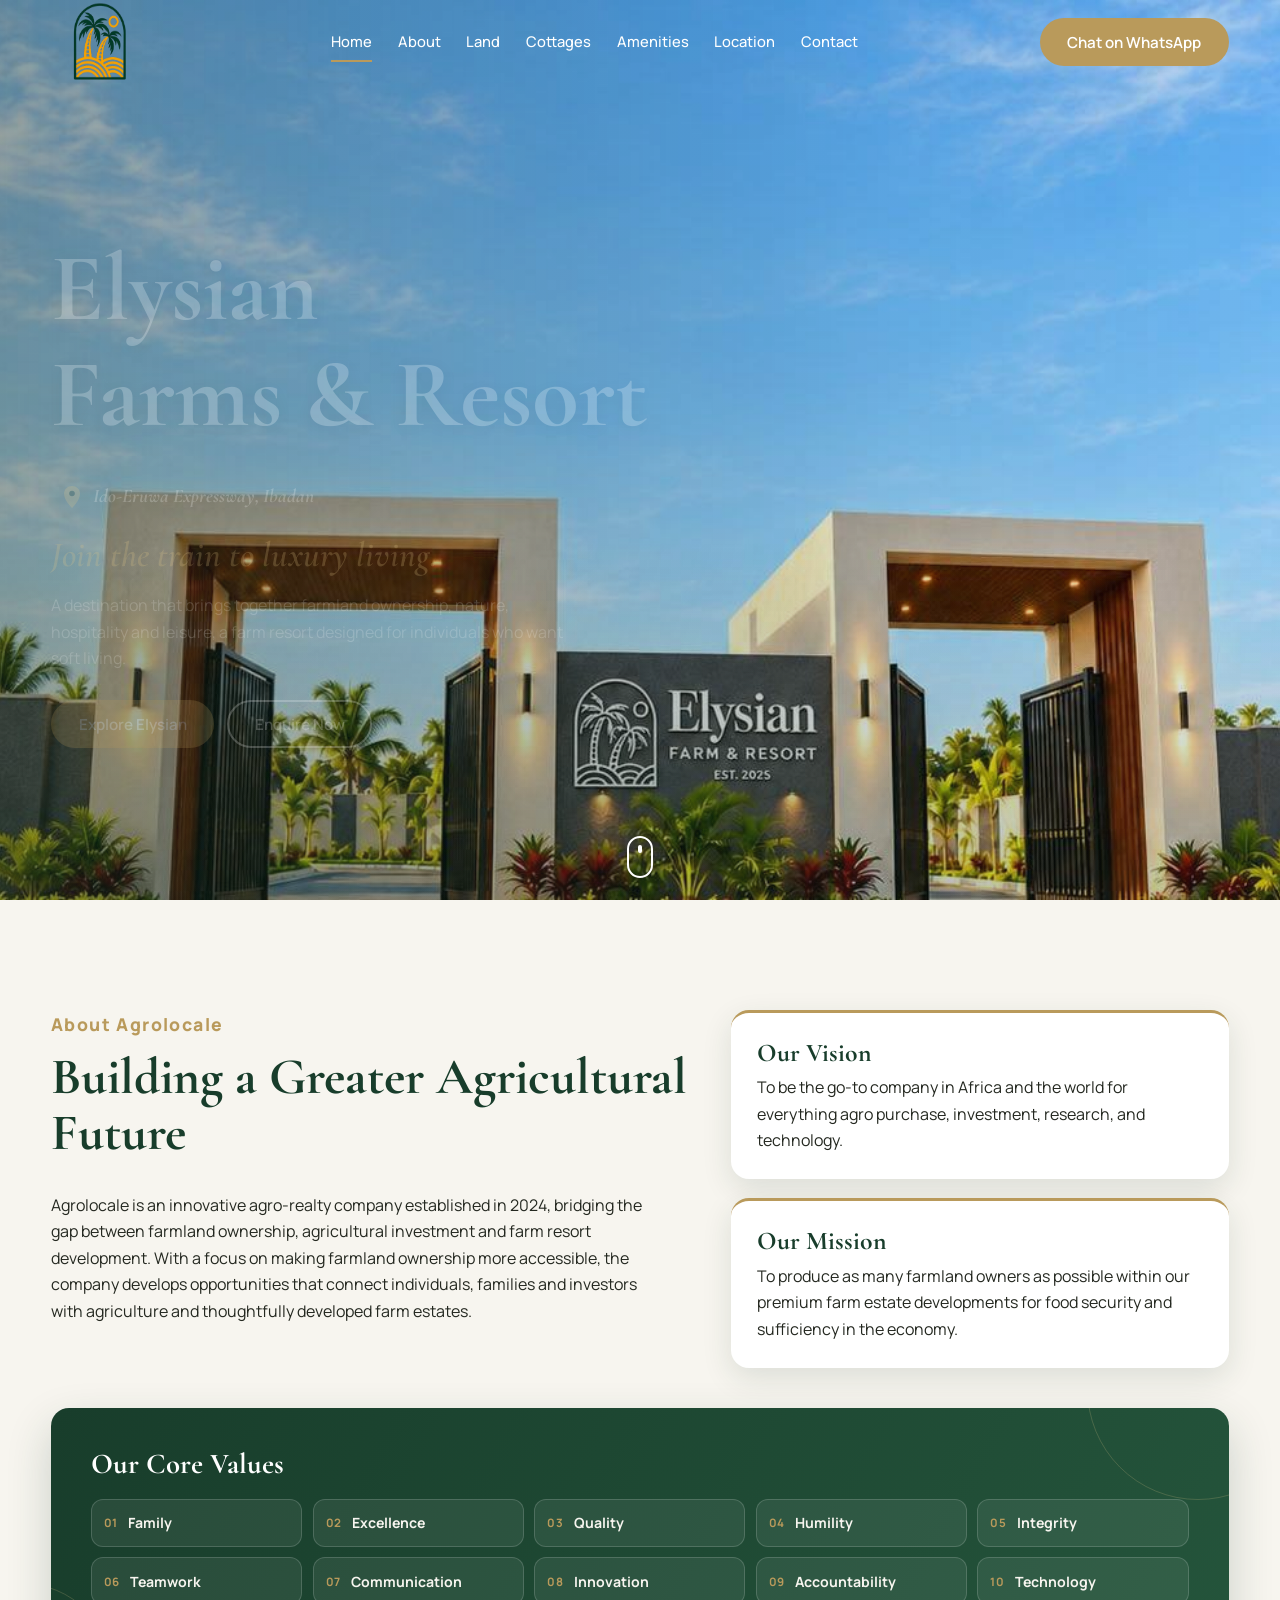
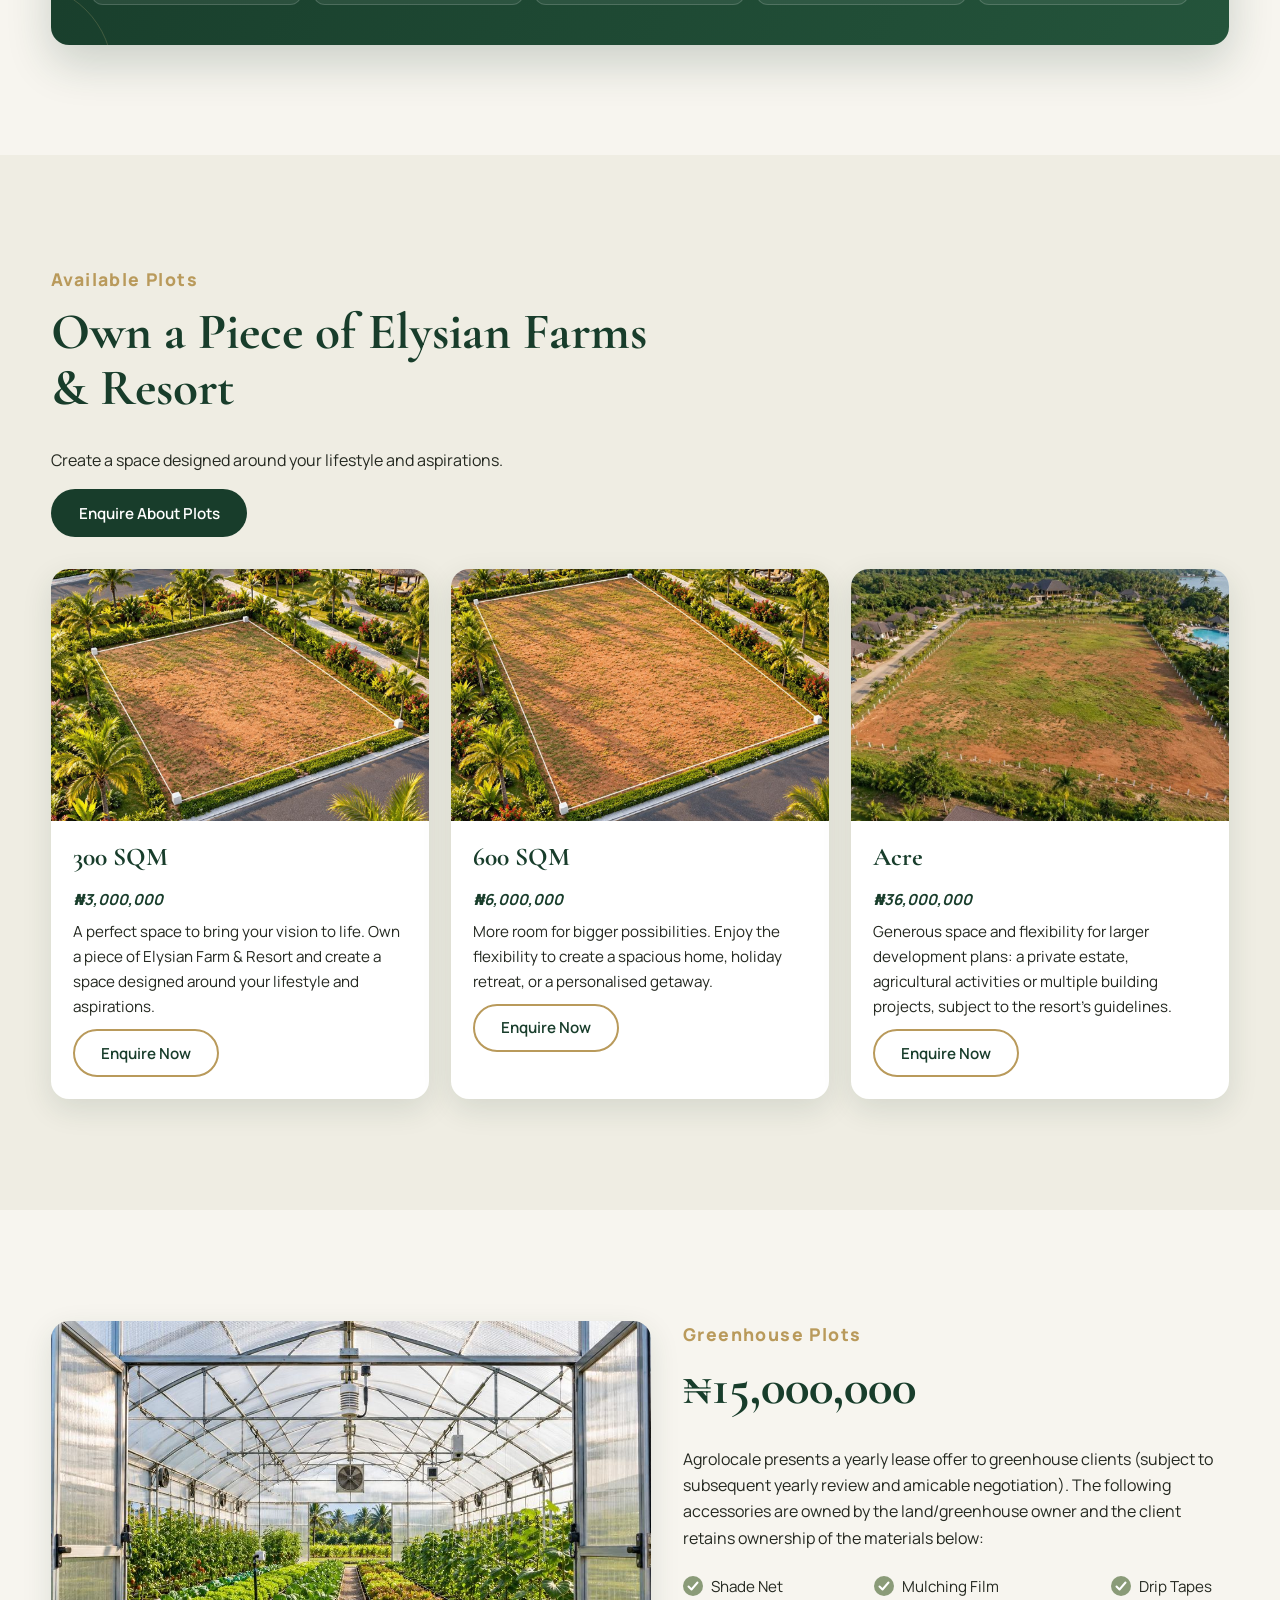
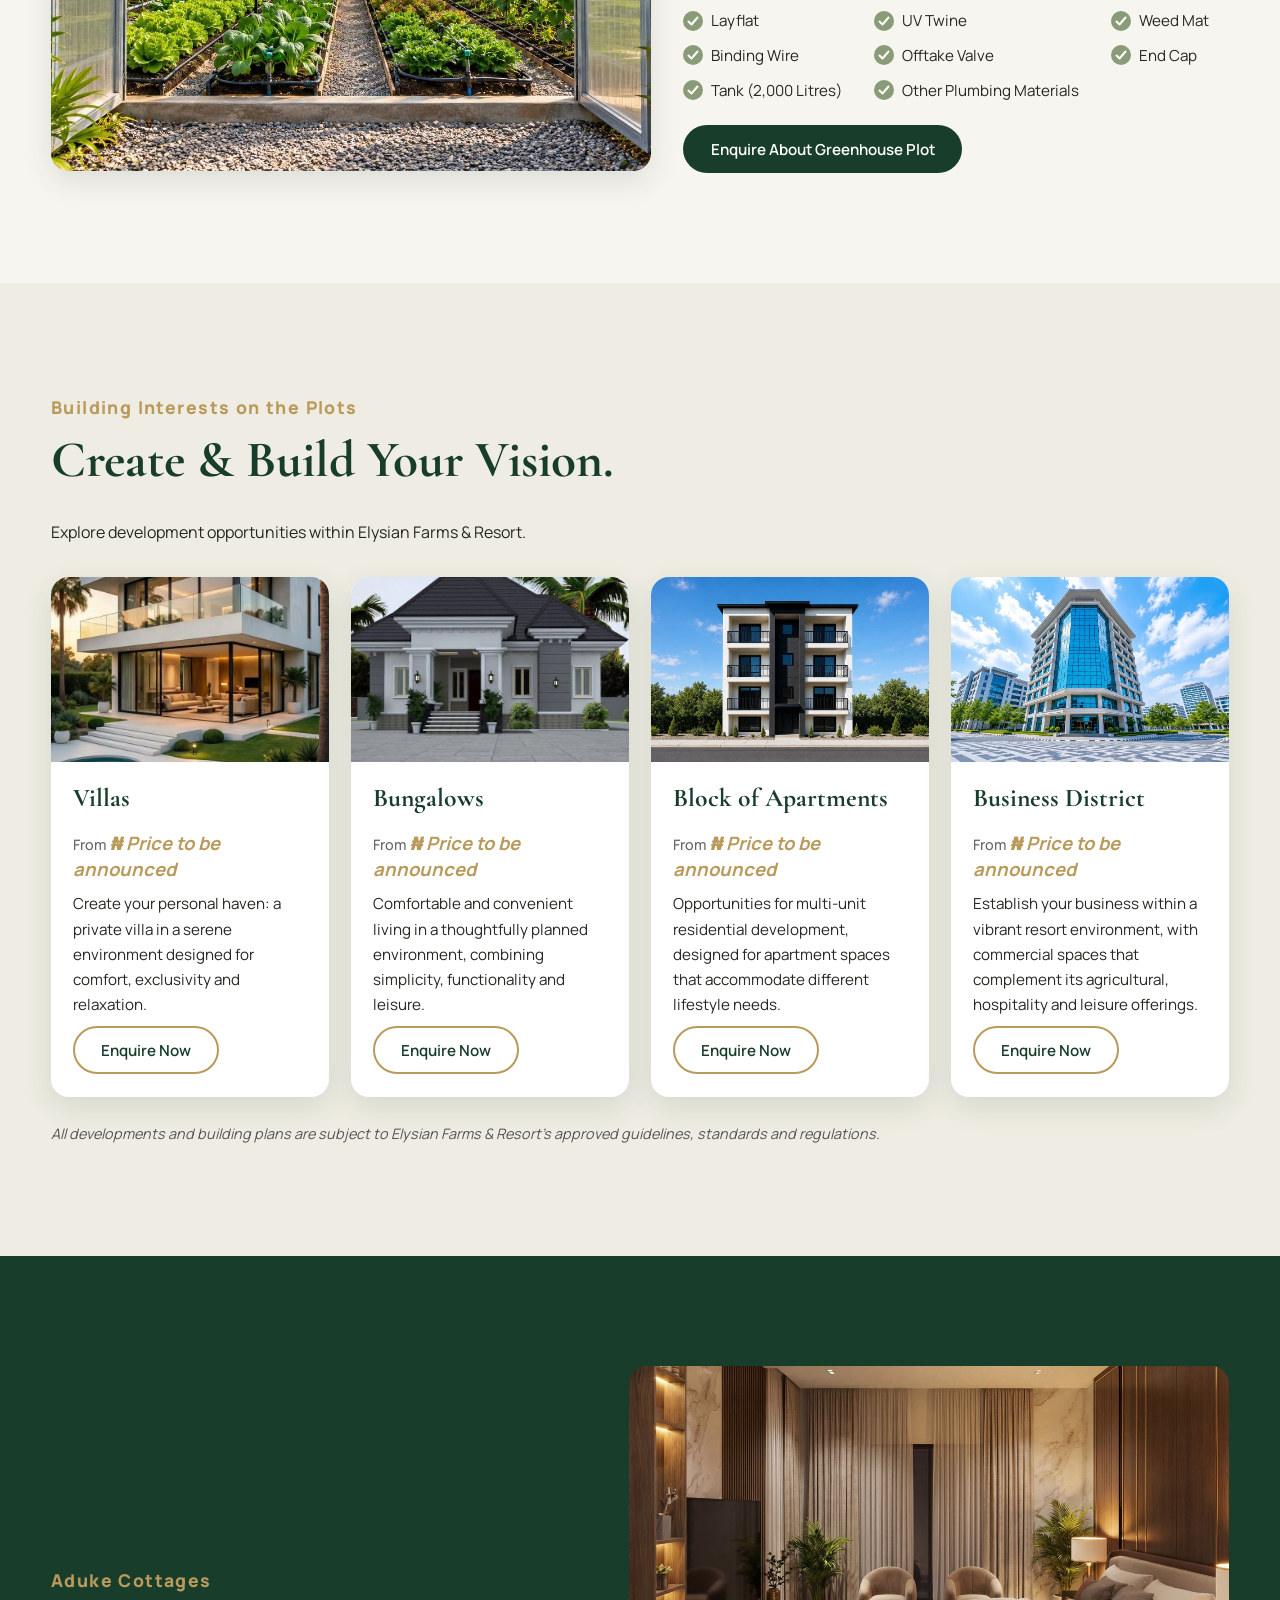
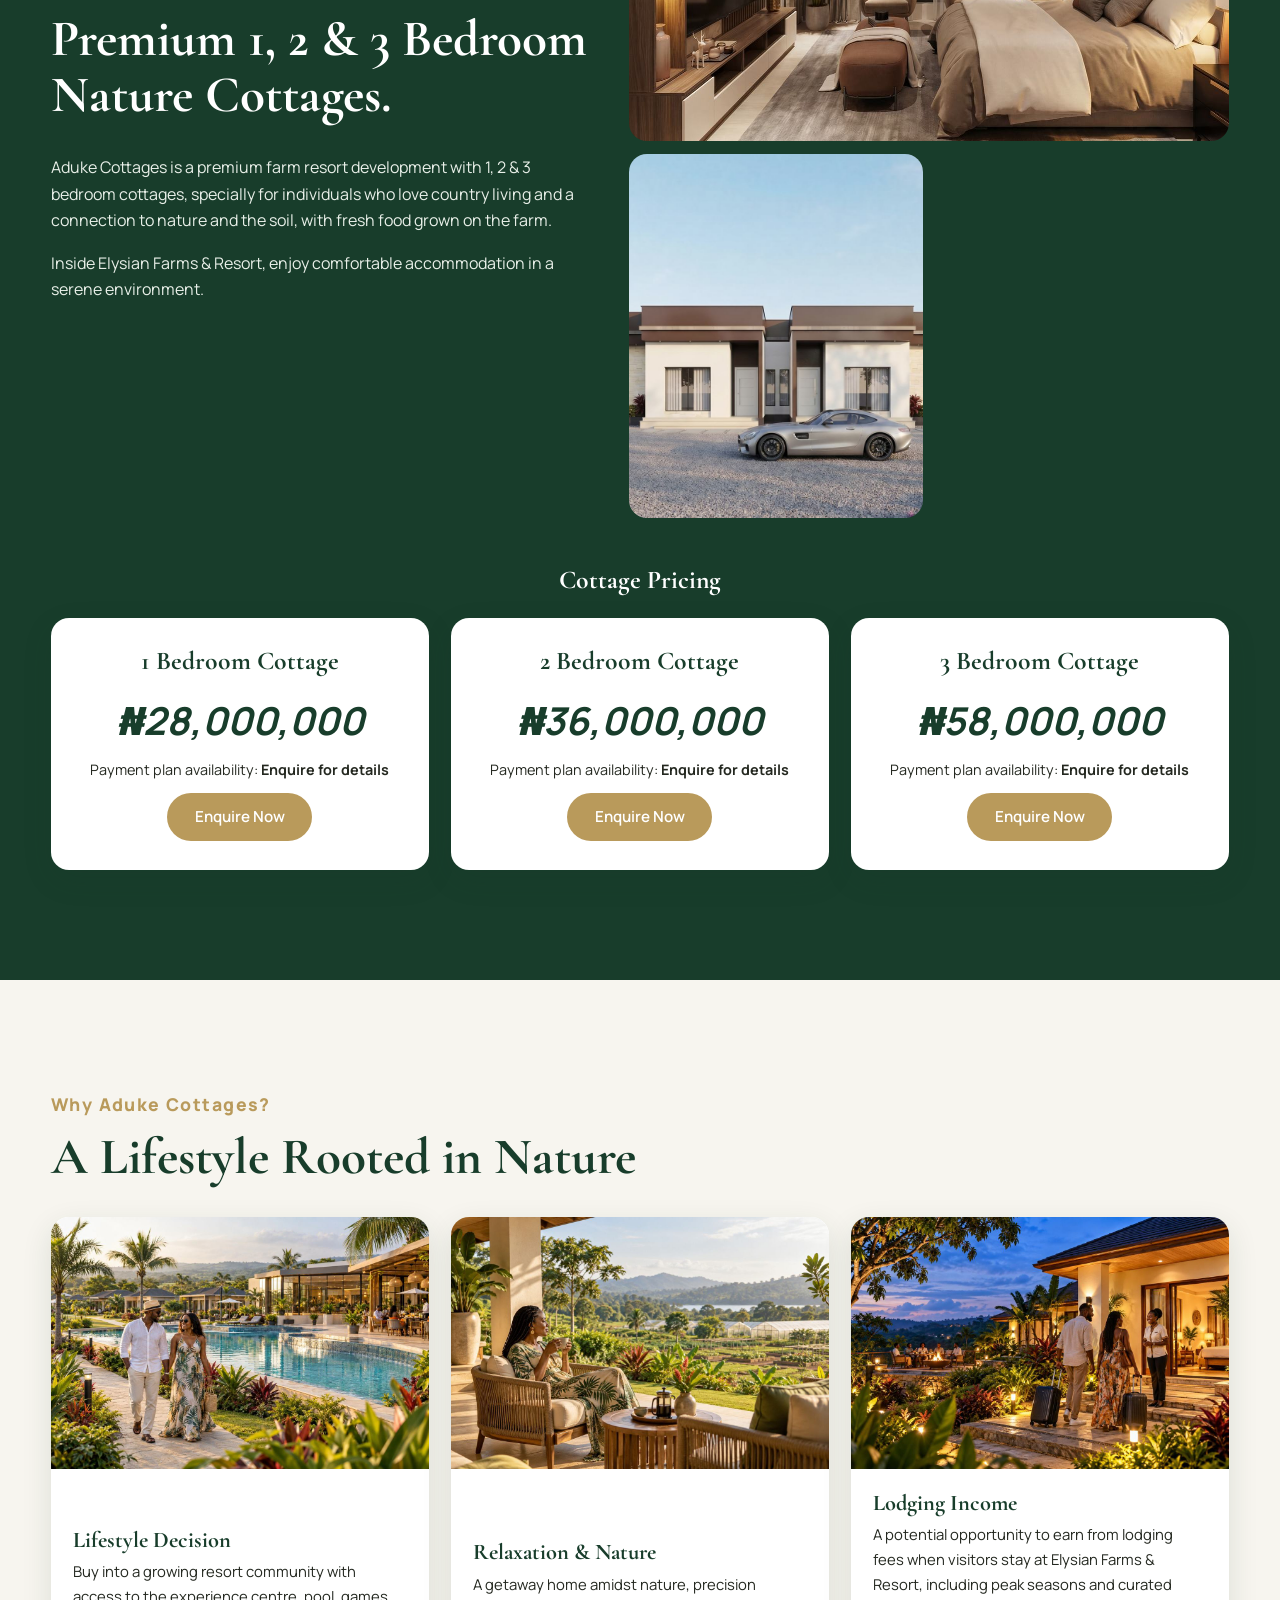
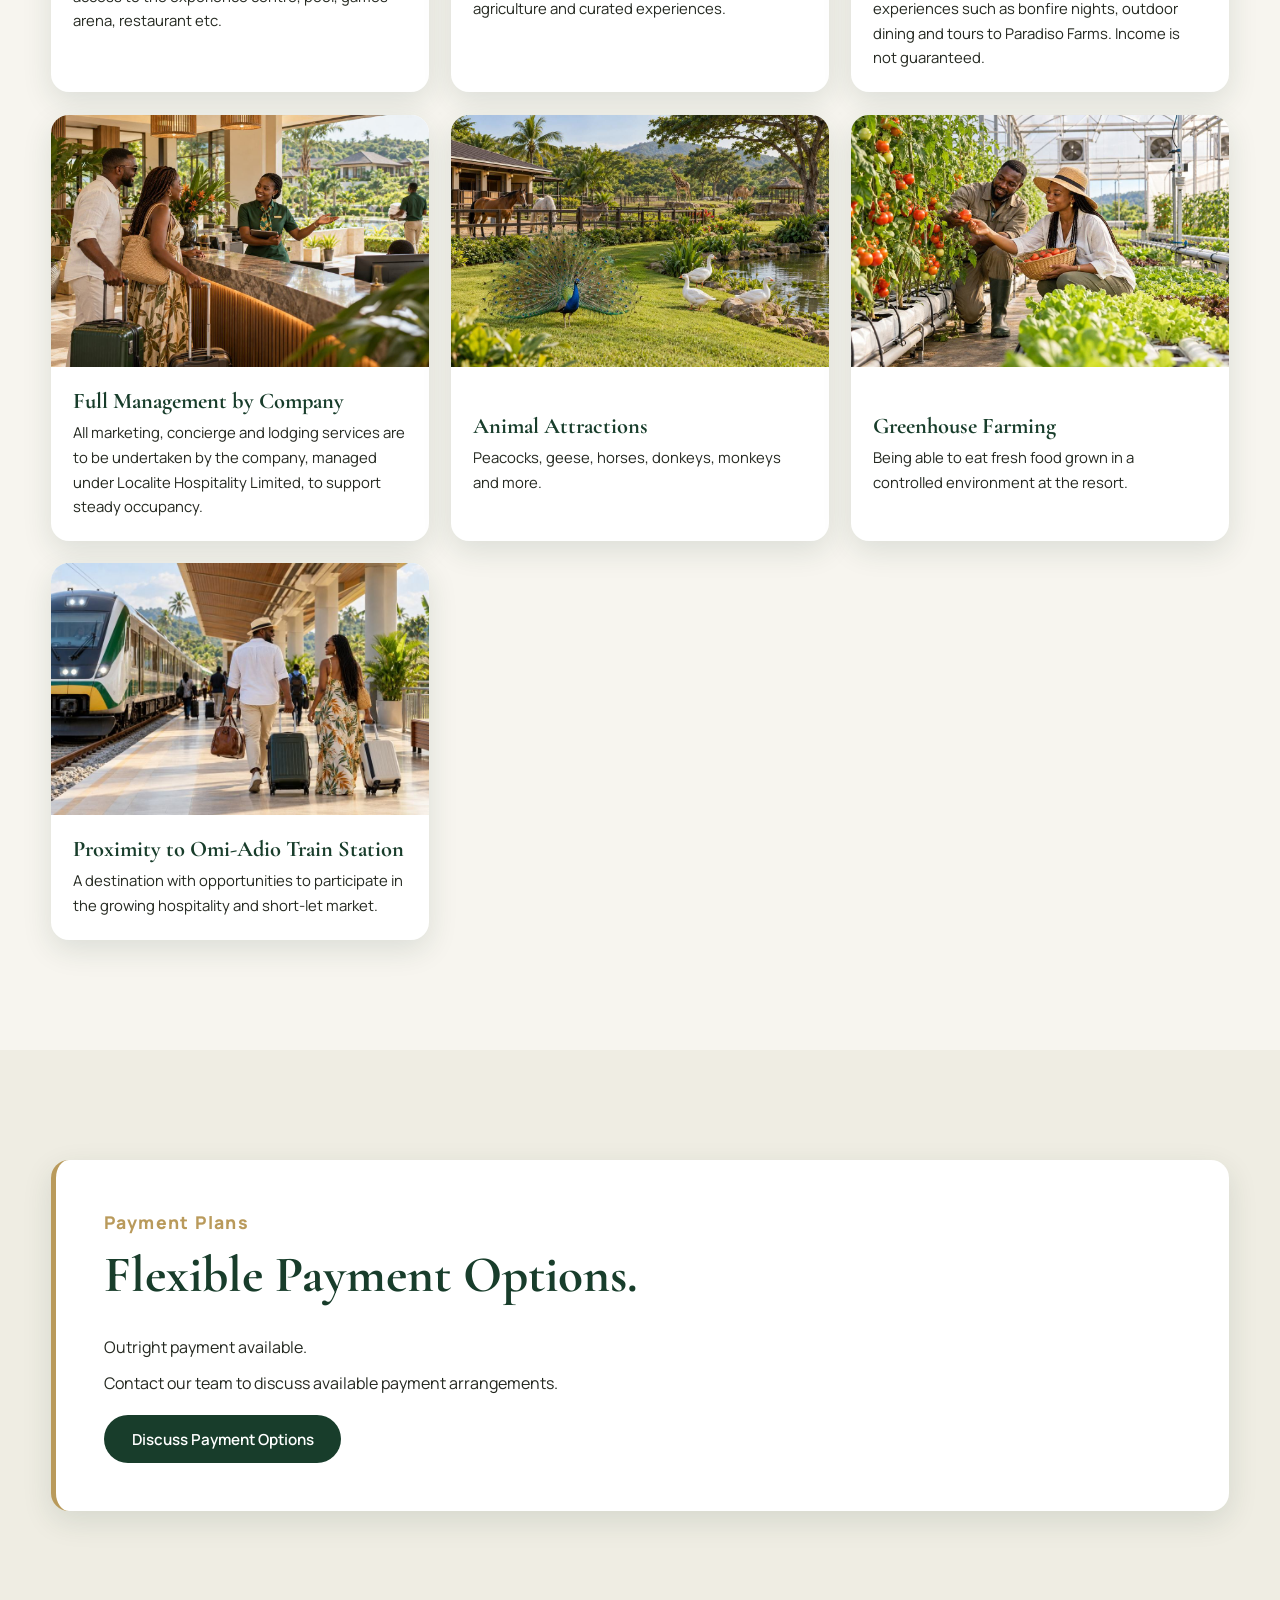
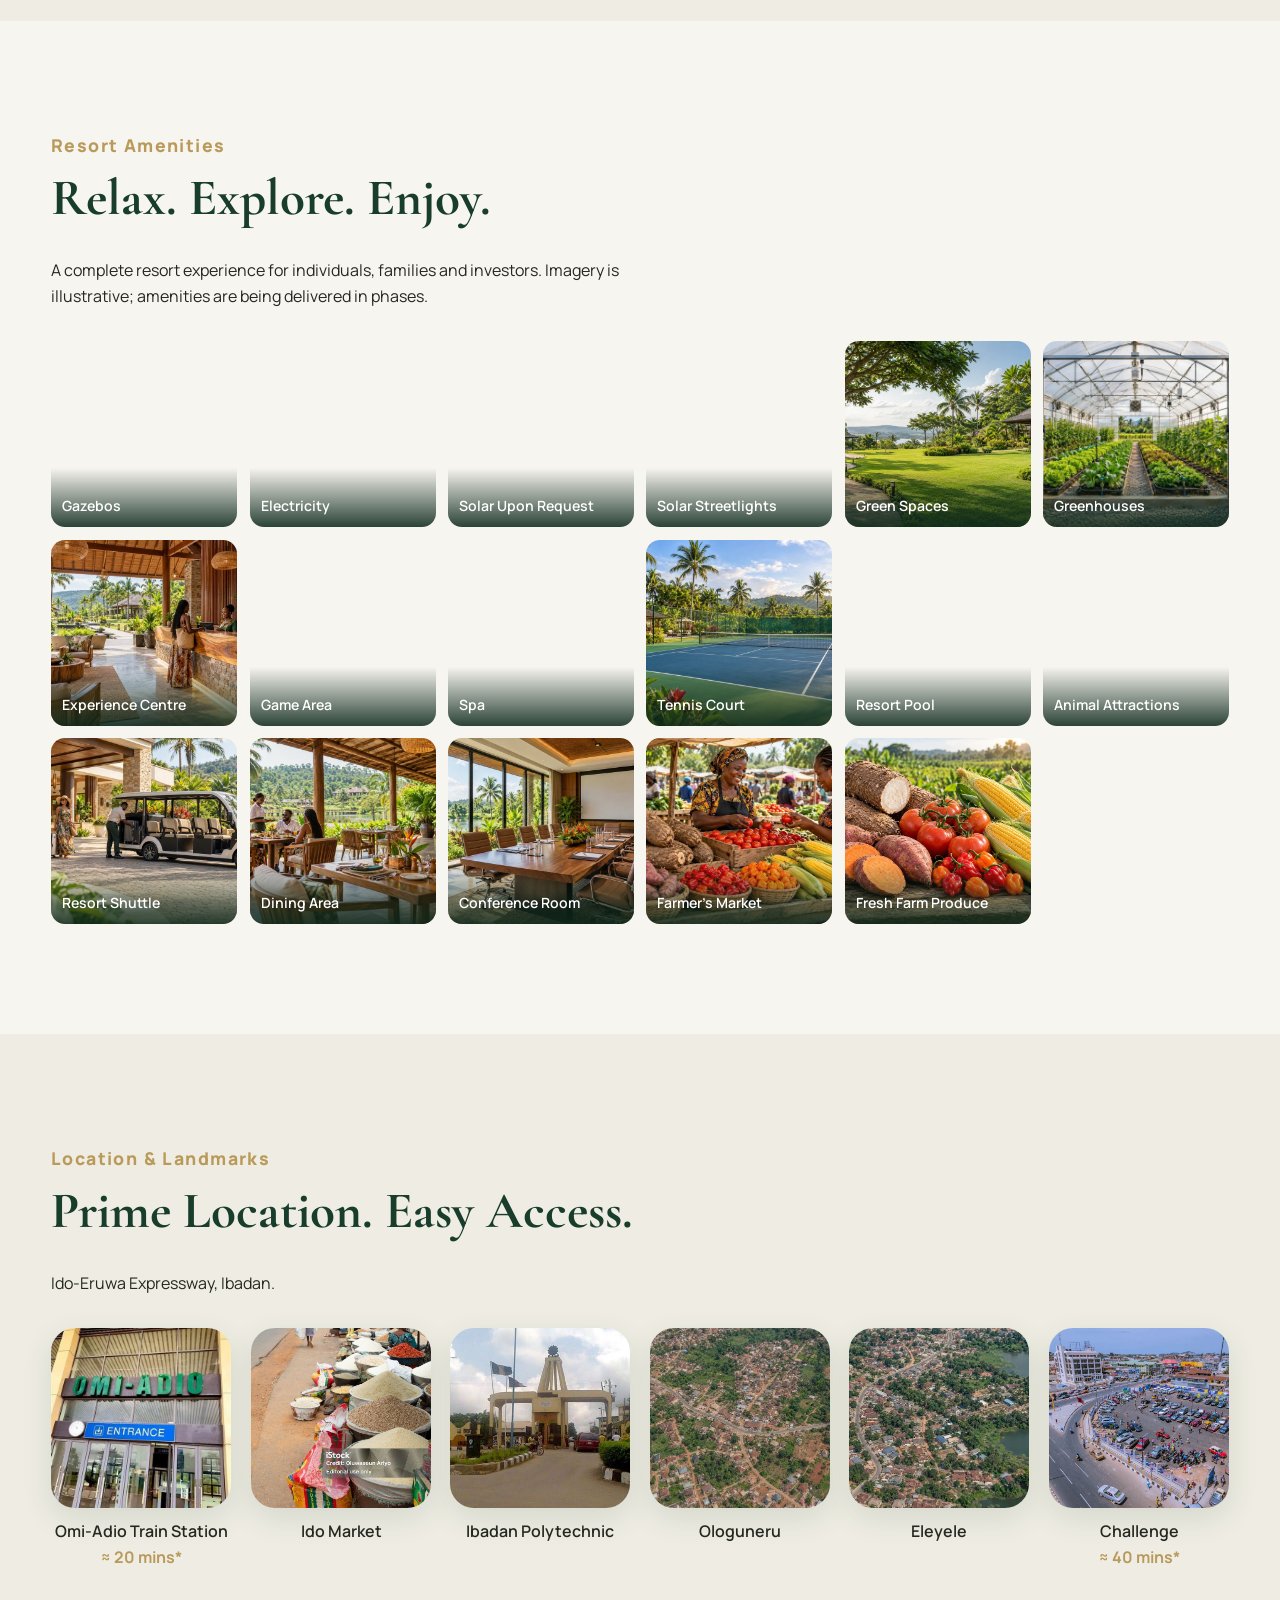
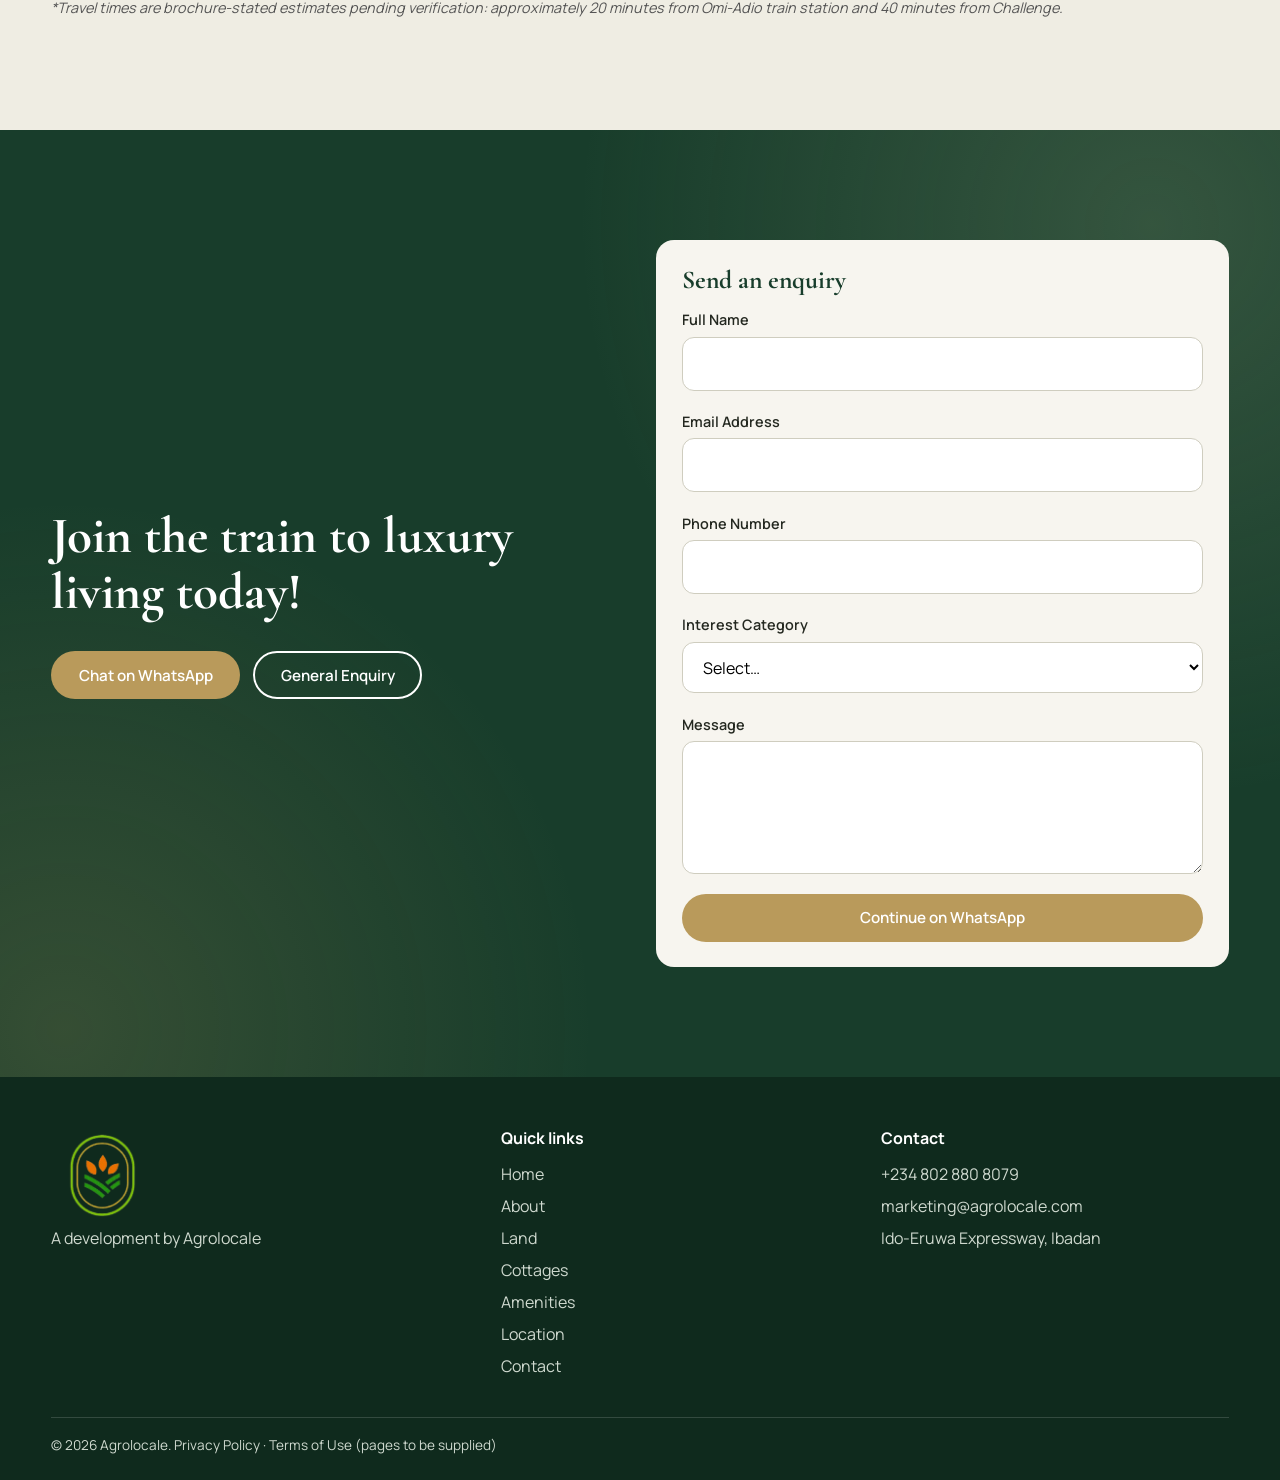
==== commit 0a170d64: "Enhance hero section with video background and interactivity" ====
--- a/index.html
+++ b/index.html
@@ -82,9 +82,17 @@
     </header>
     <main id="main">
         <section id="home" class="hero">
-            <img src="assets/images/hero/elysian-resort-entrance-gate.jpg"
-                alt="Elysian Farms &amp; Resort entrance gate framed by palms and landscaped gardens" width="1600"
-                height="992" class="hero-bg">
+            <img class="hero-poster"
+                src="assets/images/hero/elysian-resort-entrance-gate.jpg"
+                alt="Elysian Farms &amp; Resort entrance gate"
+                width="1600" height="992">
+            <iframe id="hero-video" class="hero-bg"
+                src="https://www.youtube.com/embed/Hvt9_6uP8F4?si=er4V3tFiDXE6Yjj8&amp;start=15&amp;autoplay=1&amp;mute=1&amp;loop=1&amp;playlist=Hvt9_6uP8F4&amp;controls=0&amp;rel=0&amp;modestbranding=1&amp;playsinline=1"
+                title="YouTube video player"
+                frameborder="0"
+                allow="accelerometer; autoplay; clipboard-write; encrypted-media; gyroscope; picture-in-picture; web-share"
+                referrerpolicy="strict-origin-when-cross-origin"
+                allowfullscreen></iframe>
             <div class="wrap hero-c">
                 <h1 class="reveal reveal-blur">Elysian<br>Farms &amp; Resort</h1>
                 <div class="location-badge reveal reveal-scale" aria-label="Location: Ido-Eruwa Expressway, Ibadan">
--- a/css/style.css
+++ b/css/style.css
@@ -272,29 +272,51 @@
 
 .hero-bg {
     position: absolute;
+    left: 50%;
+    top: 50%;
+    width: max(100%, 177.778vh);
+    height: max(100%, 56.25vw);
+    border: 0;
+    transform: translate(-50%, -50%);
+    pointer-events: none;
+    z-index: 0
+}
+
+.hero-poster {
+    position: absolute;
     inset: 0;
     width: 100%;
     height: 100%;
-    object-fit: cover
+    object-fit: cover;
+    z-index: 0
+}
+
+.hero-bg.is-unavailable {
+    opacity: 0
 }
 
 .hero::after {
     content: "";
     position: absolute;
     inset: 0;
-    background: linear-gradient(90deg, rgba(15, 42, 29, .85), rgba(15, 42, 29, .35) 70%, rgba(15, 42, 29, .15)), linear-gradient(0deg, rgba(15, 42, 29, .5), transparent 40%)
+    z-index: 1;
+    background: linear-gradient(90deg, rgba(15, 42, 29, .42), rgba(15, 42, 29, .12) 70%, rgba(15, 42, 29, .06)), linear-gradient(0deg, rgba(15, 42, 29, .18), transparent 40%);
+    transition: background .35s ease
 }
 
 .hero-c {
     position: relative;
     z-index: 2;
-    padding-top: var(--hdr)
+    padding-top: var(--hdr);
+    opacity: .22;
+    transition: opacity .35s ease, transform .35s ease
 }
 
 .hero h1 {
     color: #fff;
     font-size: clamp(3rem, 10vw, 6rem);
-    margin-bottom: .3em
+    margin-bottom: .3em;
+    text-shadow: 0 3px 18px rgba(15, 42, 29, .28)
 }
 
 .location-badge {
@@ -343,13 +365,31 @@
 .lead {
     max-width: 52ch;
     margin-bottom: 1.8rem;
-    opacity: .95
+    opacity: .78
 }
 
 .cta {
     display: flex;
     flex-wrap: wrap;
     gap: .8rem
+}
+
+.hero:hover .hero-c,
+.hero.text-visible .hero-c,
+.hero-c:focus-within {
+    opacity: 1;
+    transform: translateY(-2px)
+}
+
+.hero:hover .lead,
+.hero.text-visible .lead,
+.hero-c:focus-within .lead {
+    opacity: 1
+}
+
+.hero:hover::after,
+.hero.text-visible::after {
+    background: linear-gradient(90deg, rgba(15, 42, 29, .88), rgba(15, 42, 29, .48) 70%, rgba(15, 42, 29, .25)), linear-gradient(0deg, rgba(15, 42, 29, .55), transparent 45%)
 }
 
 .scroll {
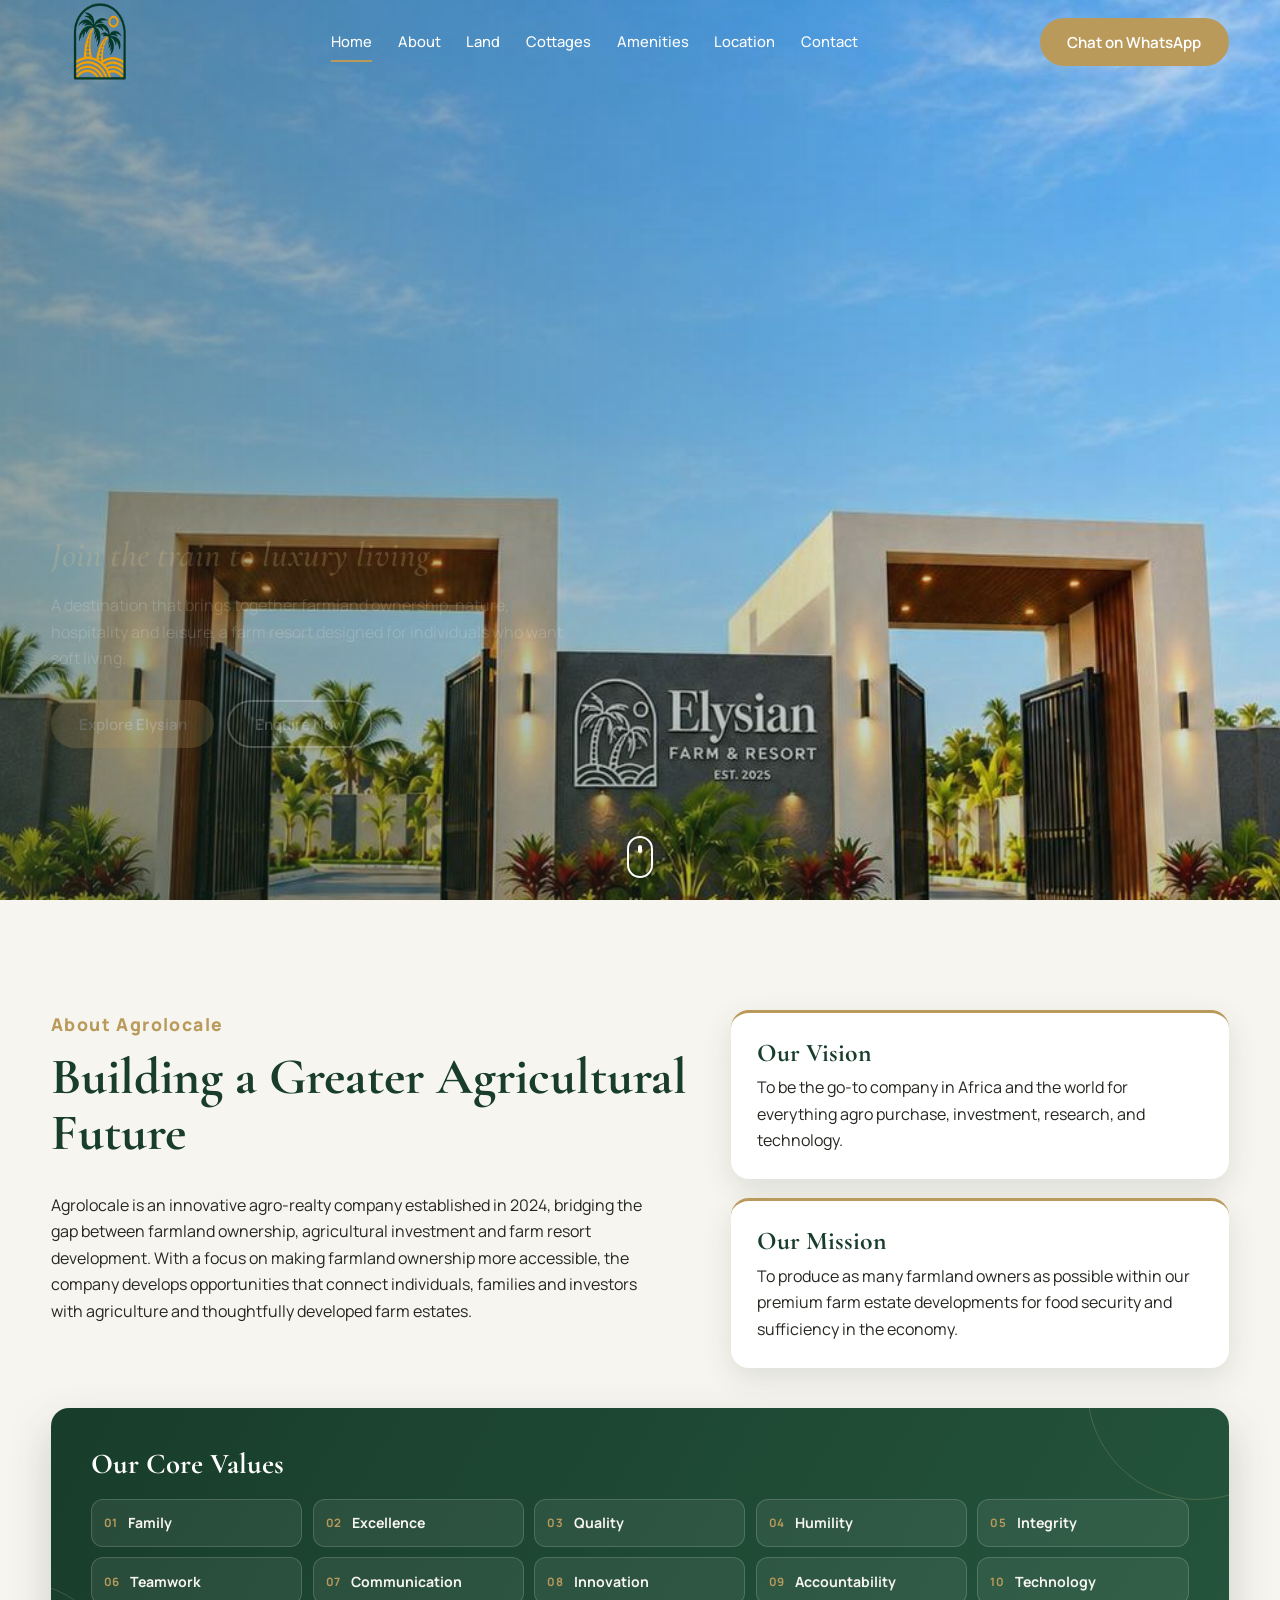
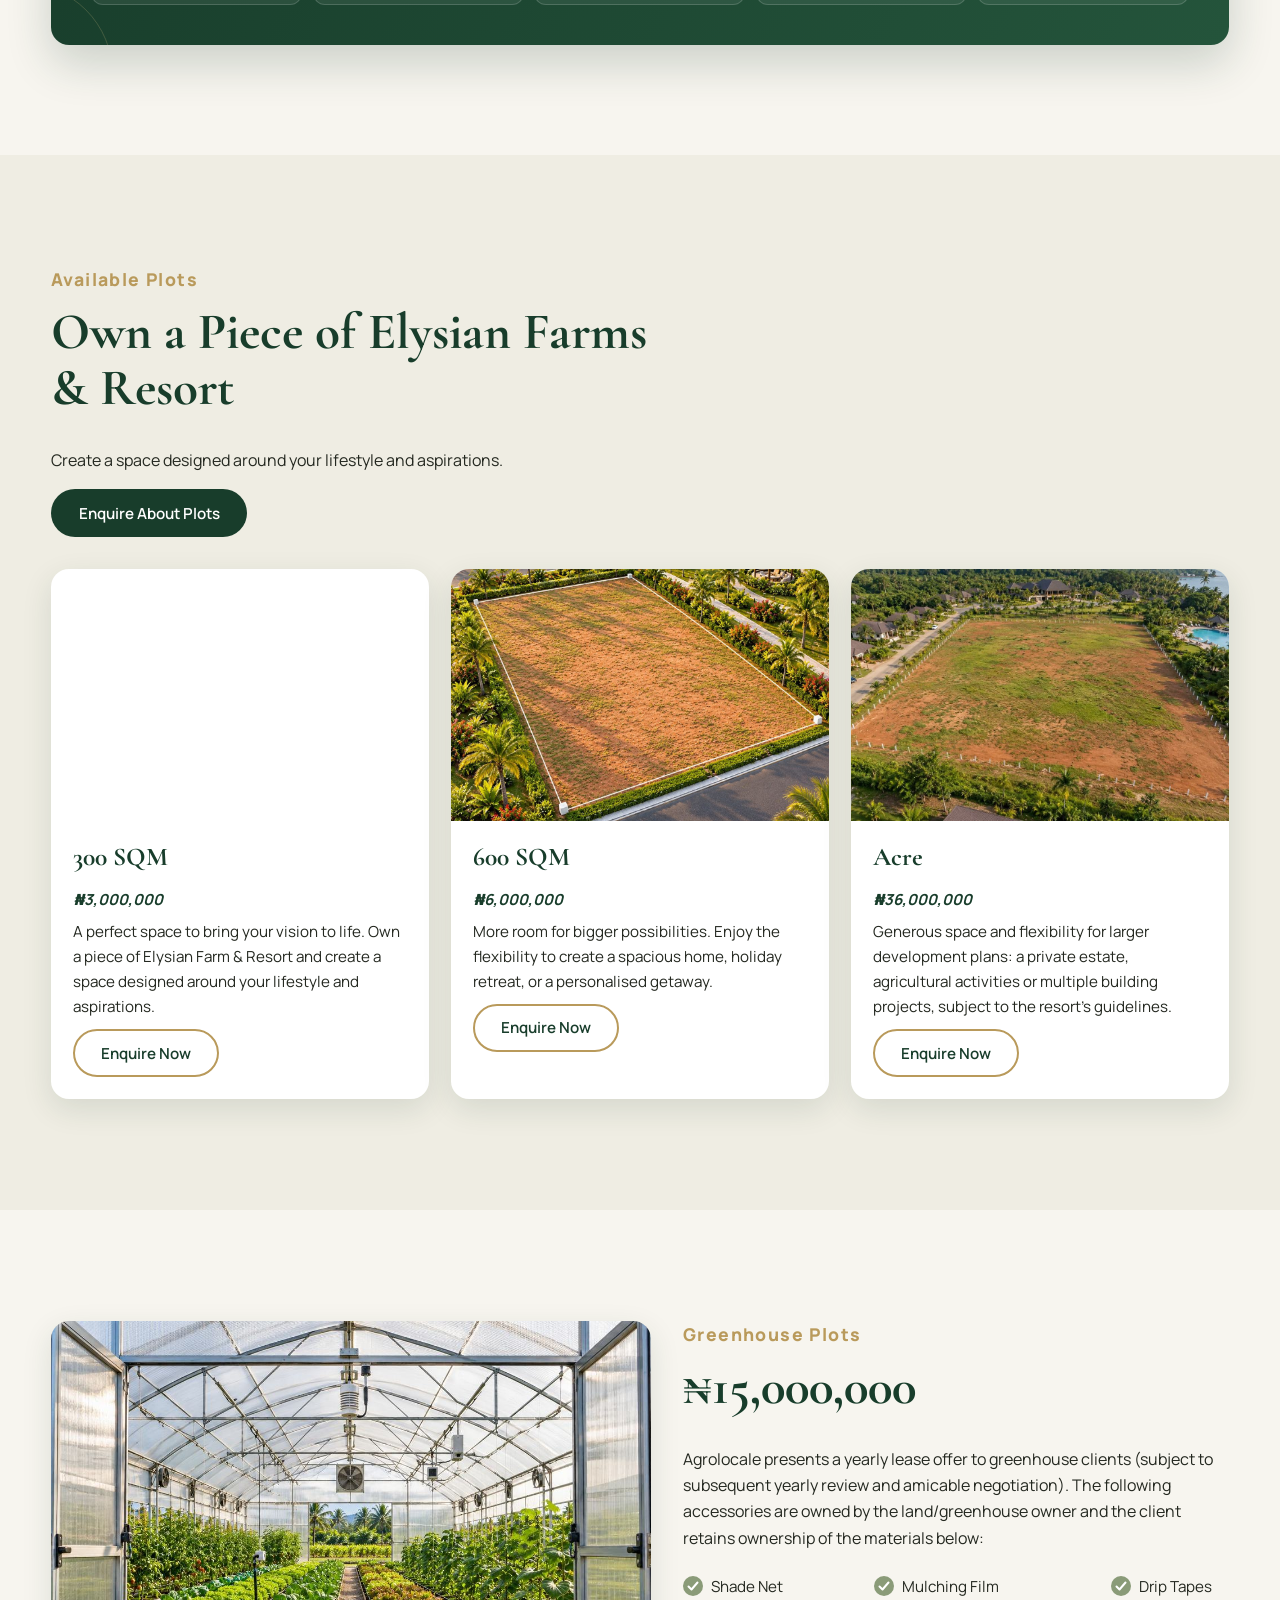
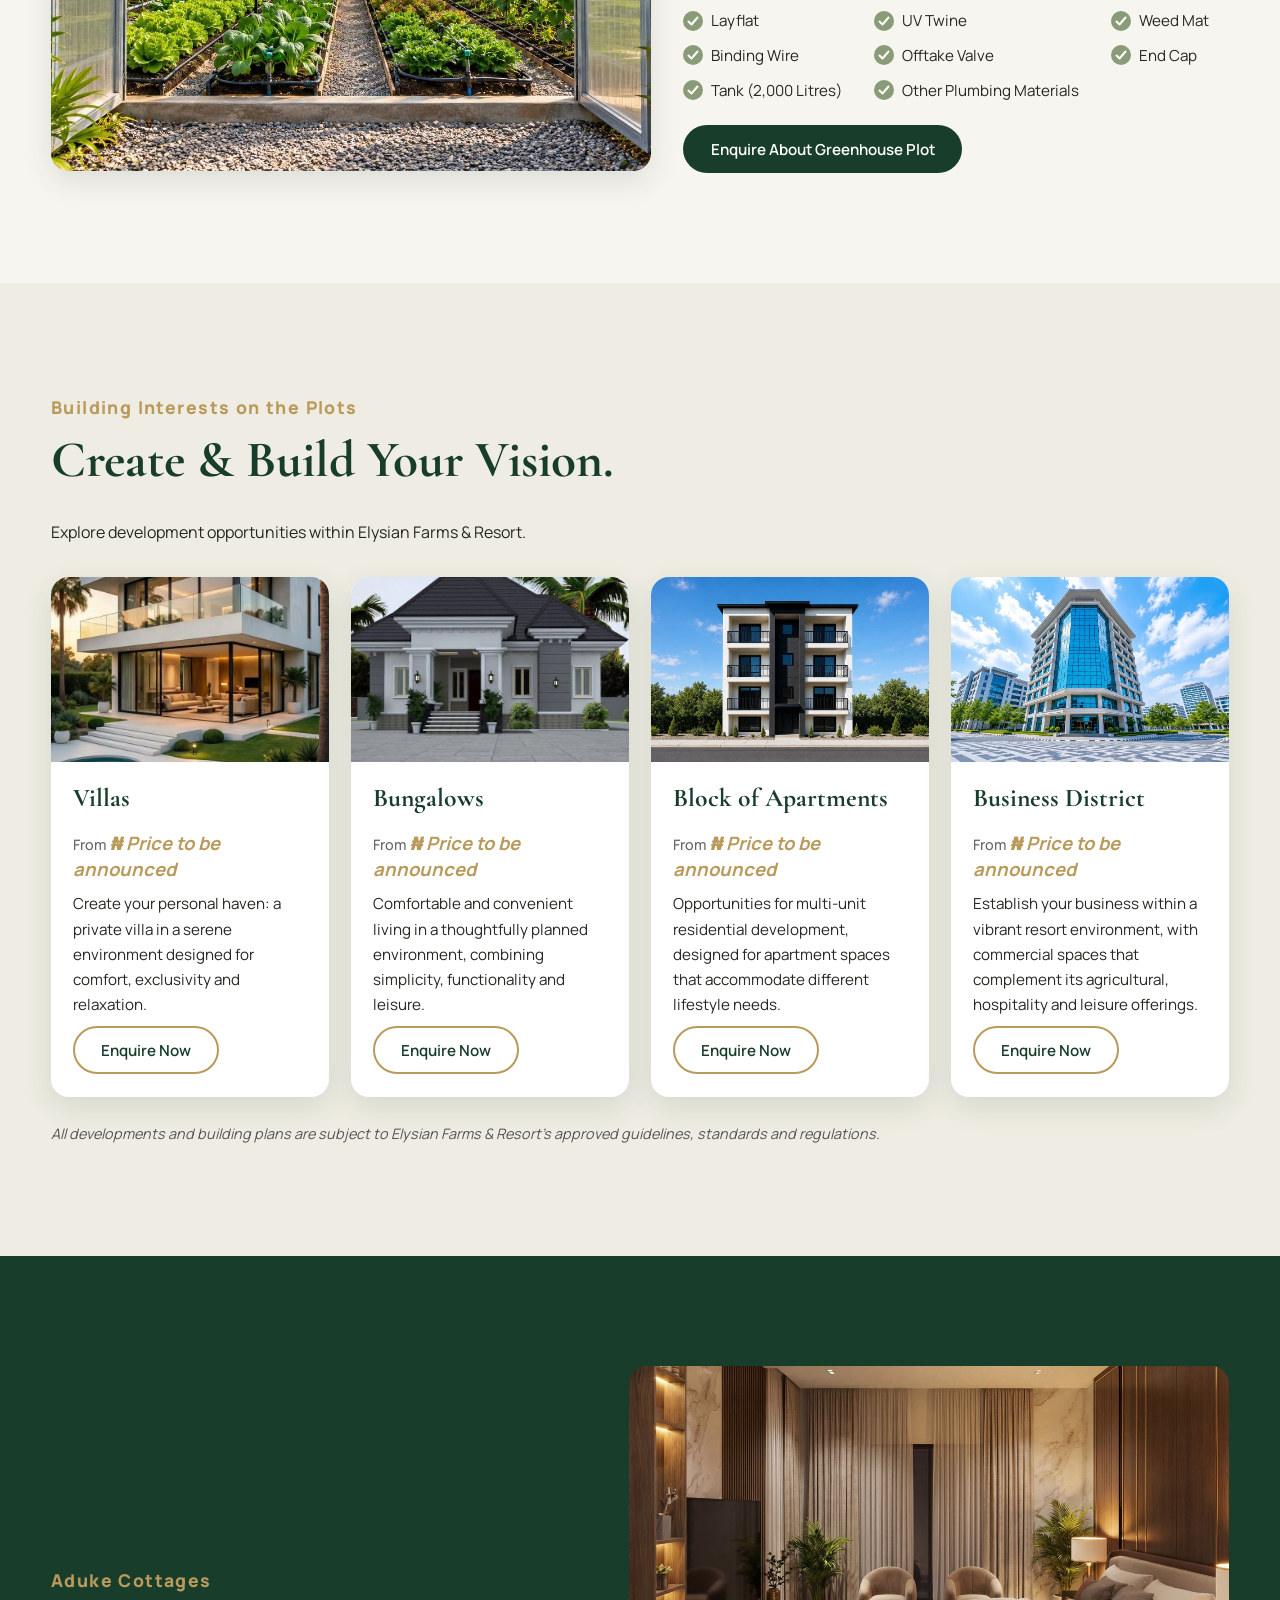
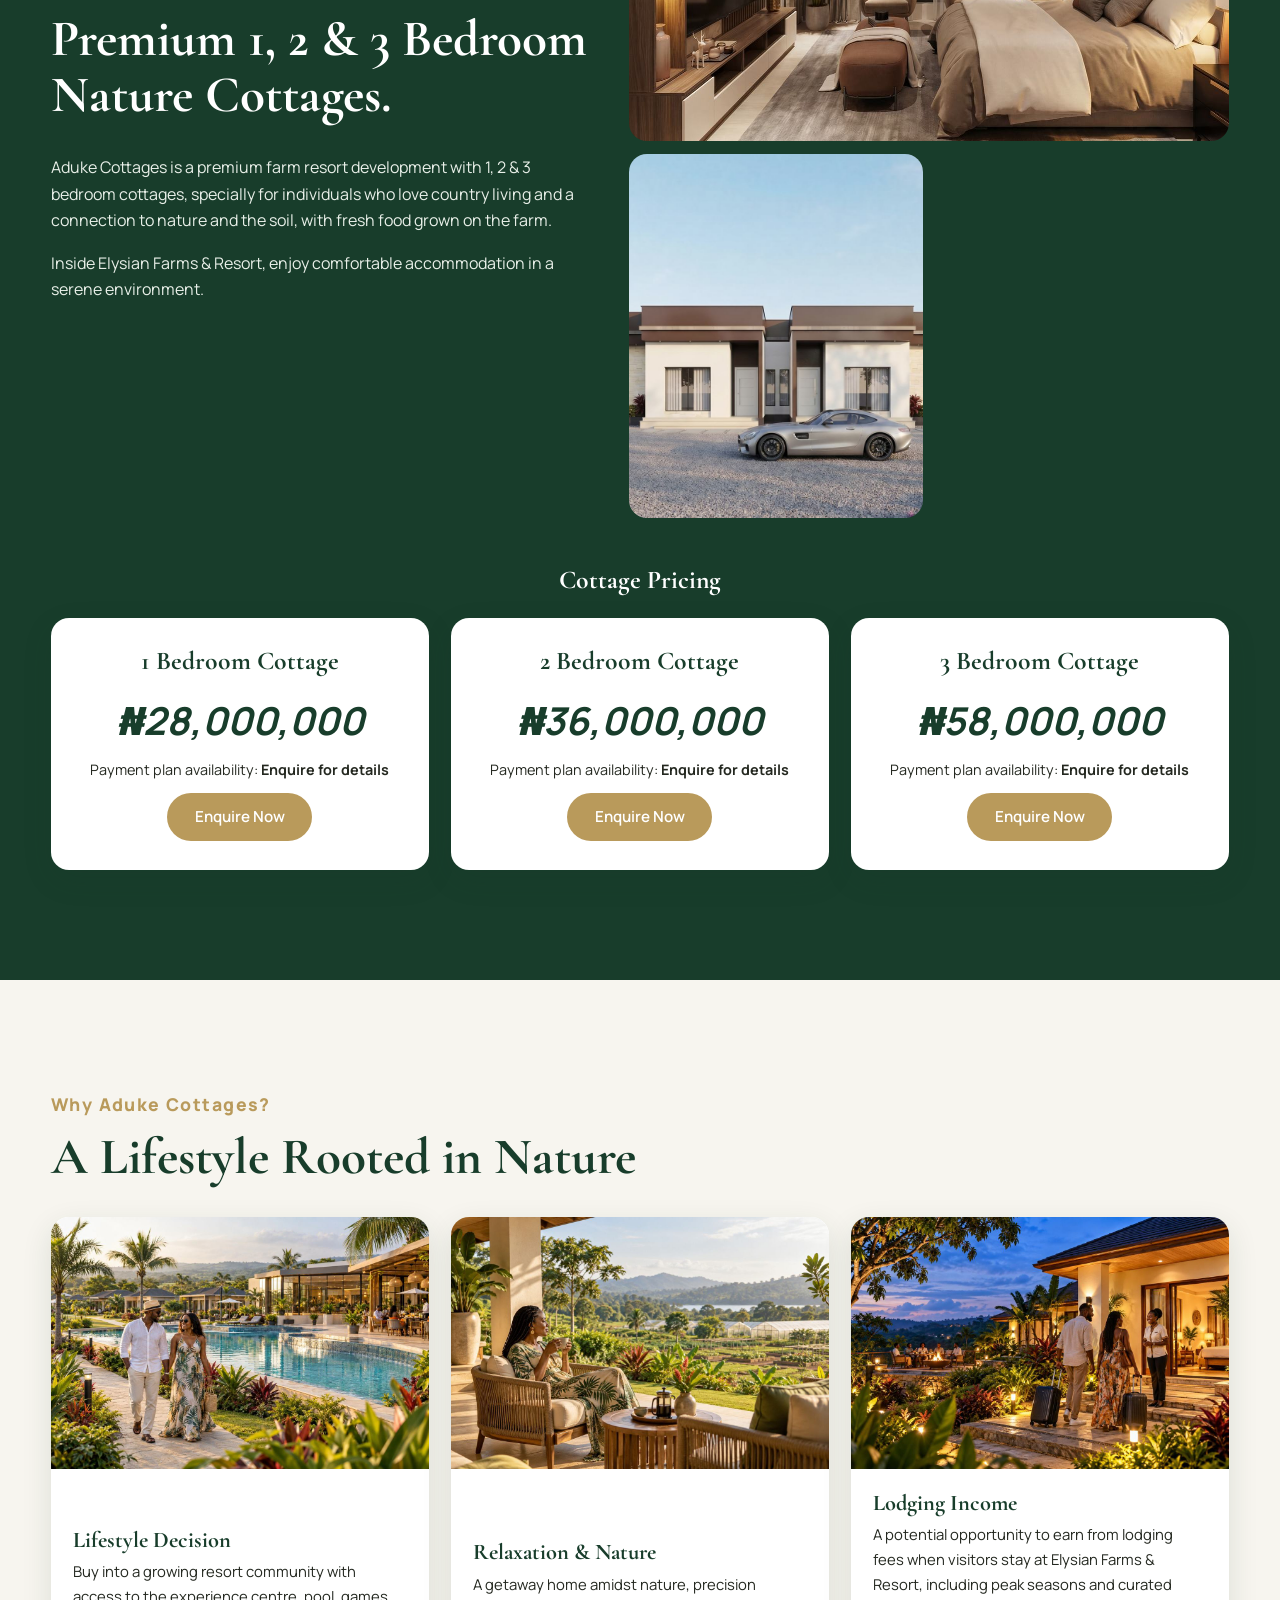
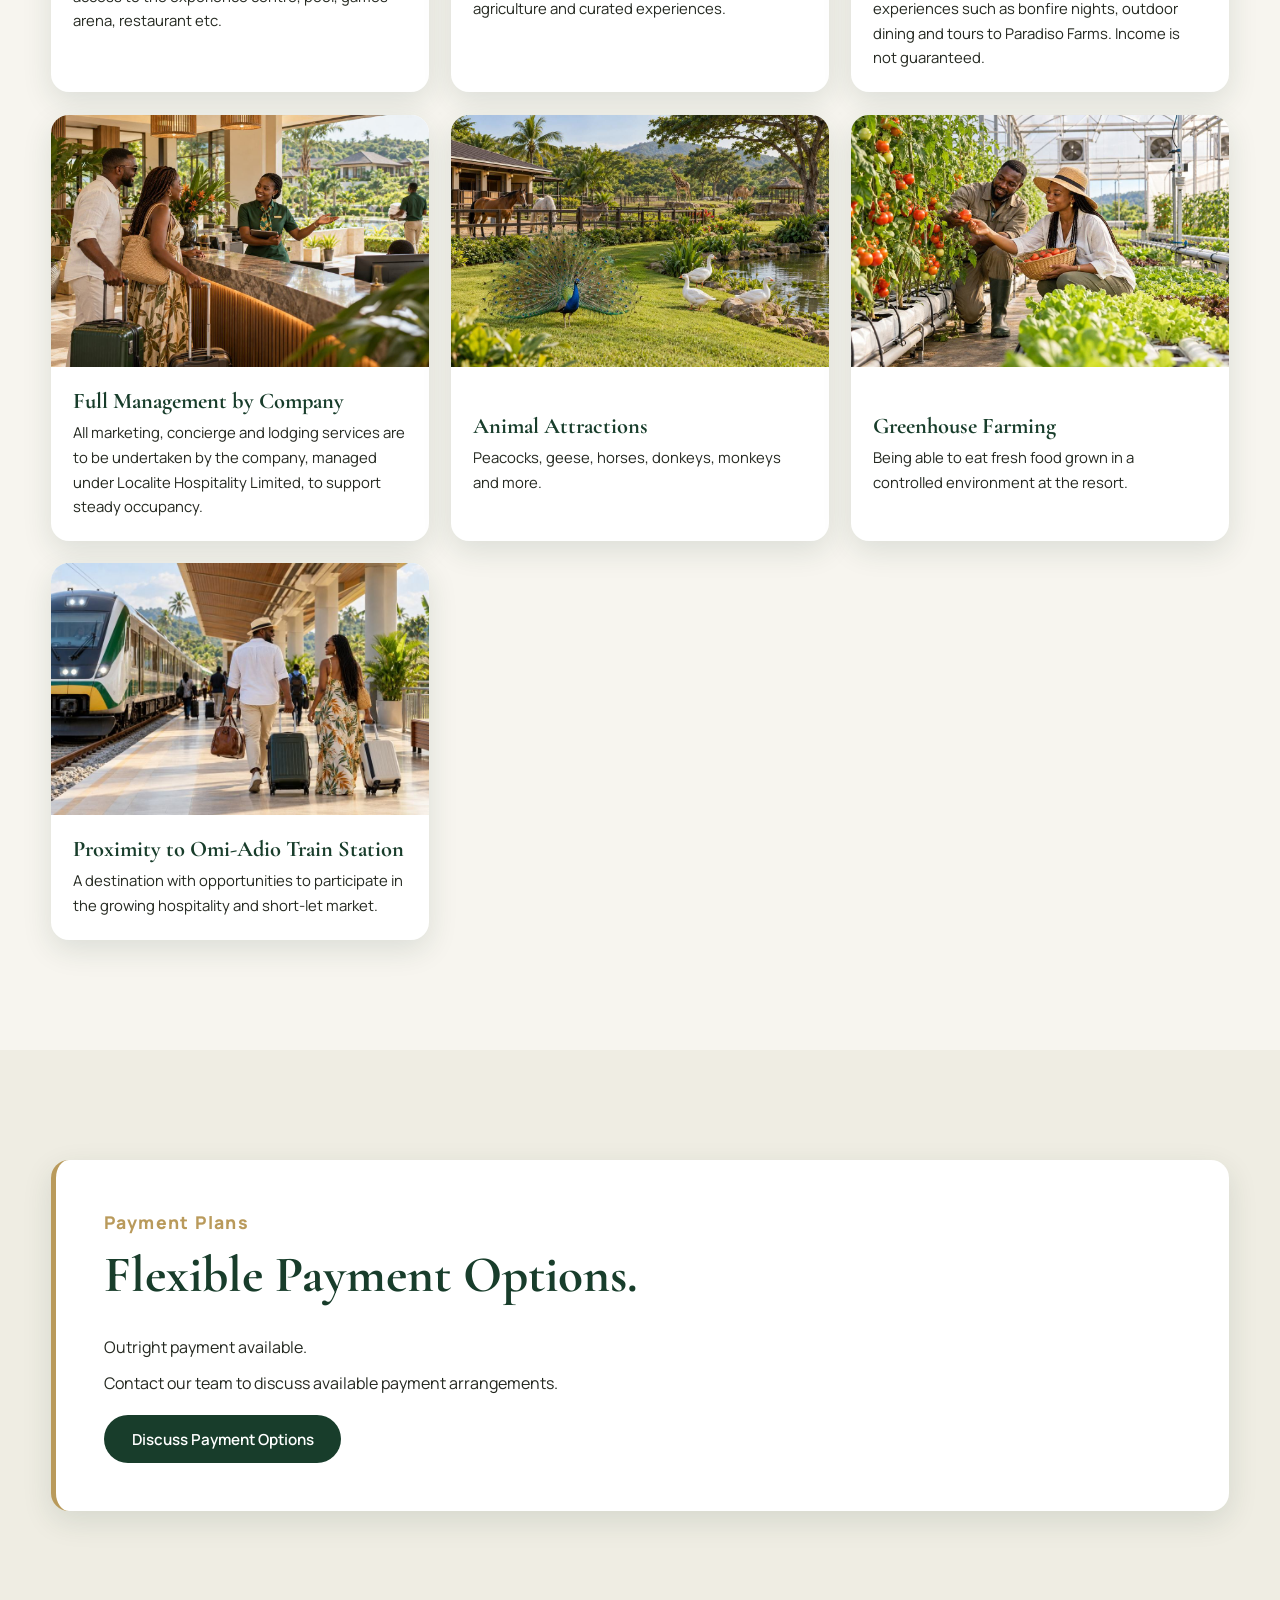
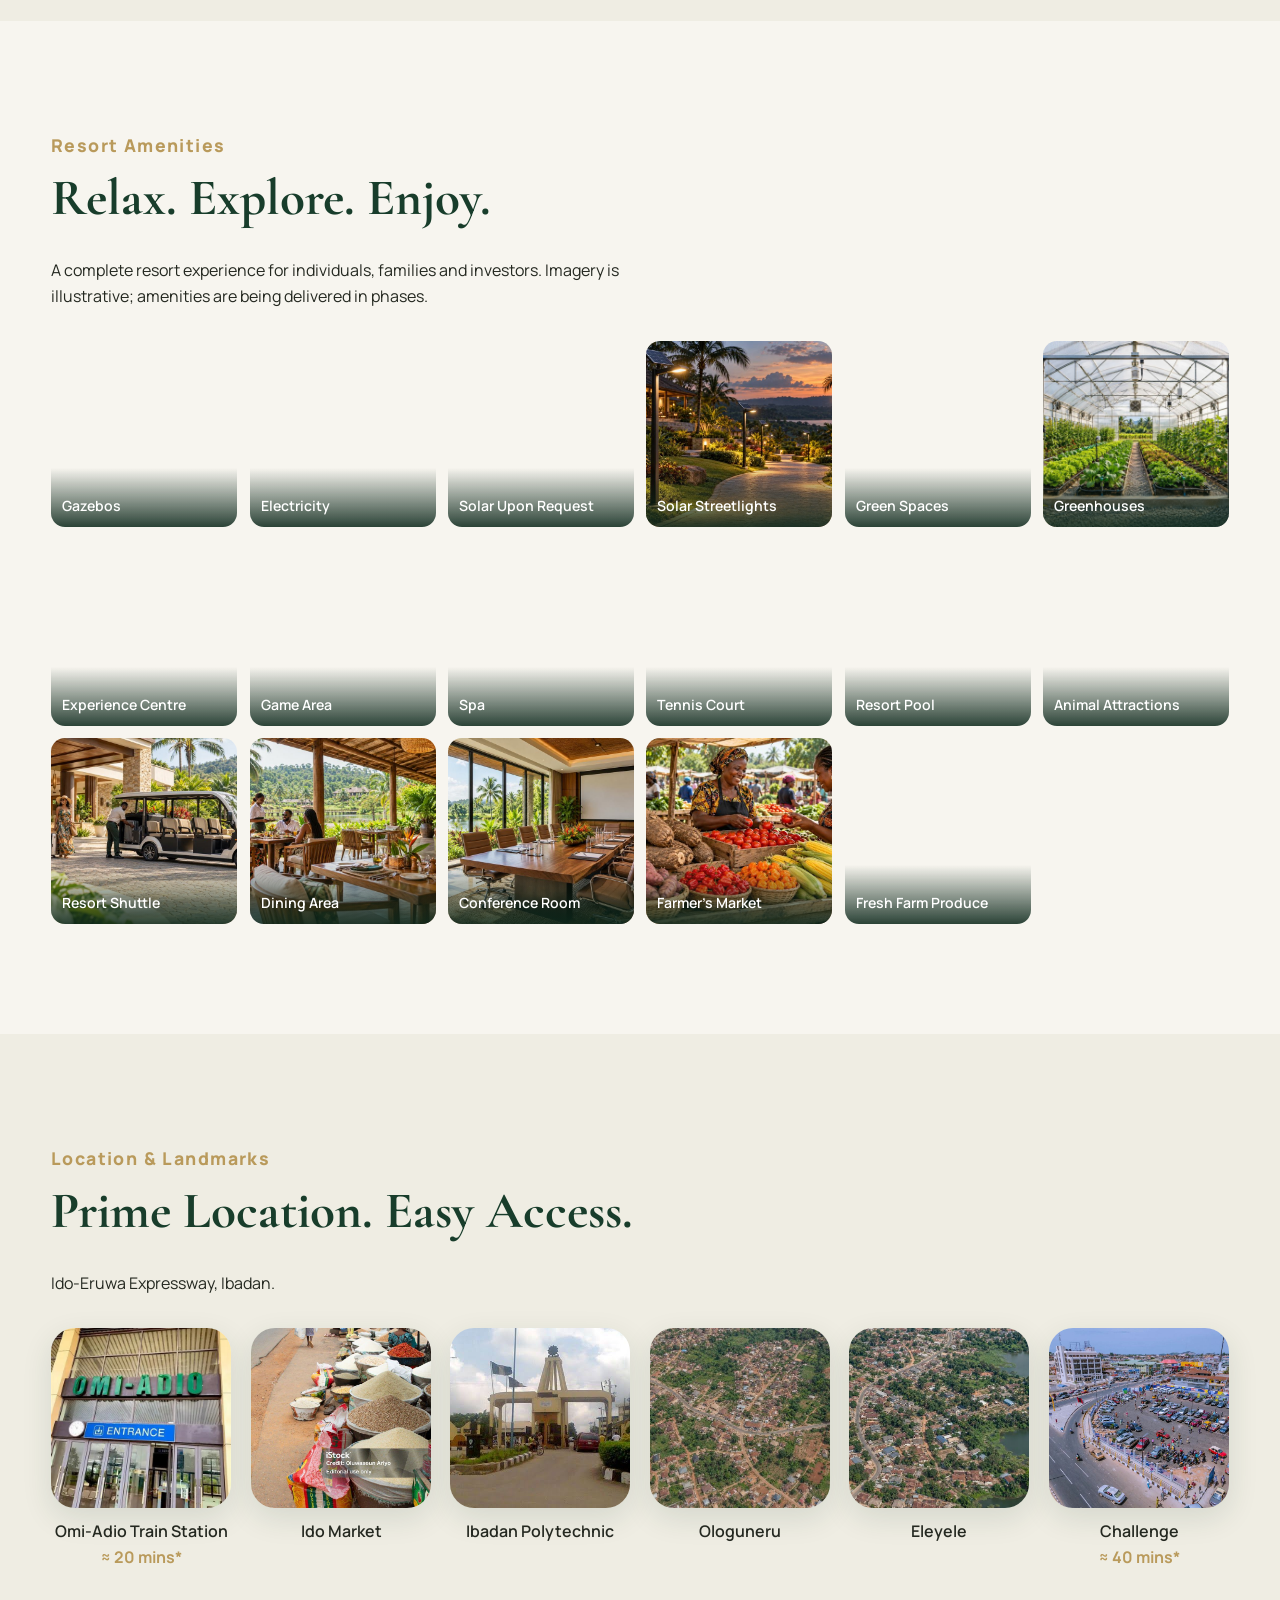
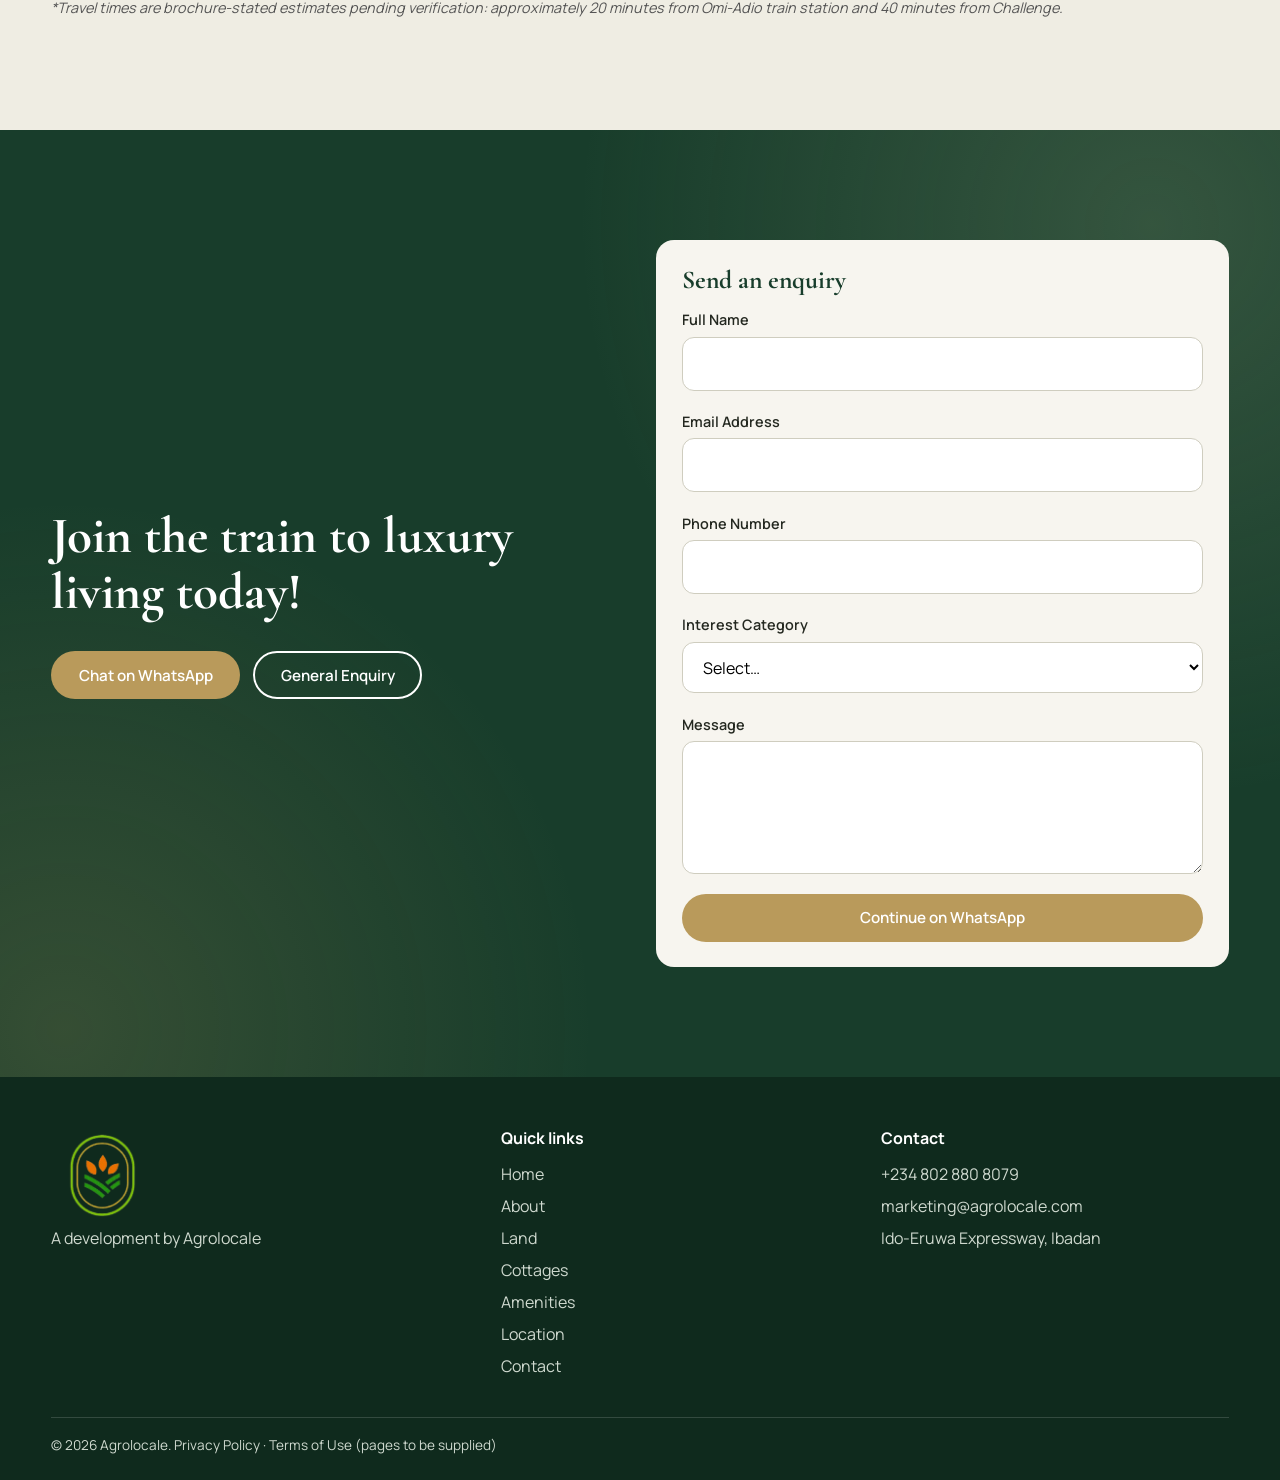
==== commit e8baa6a9: "Update metadata and add sitemap for improved SEO and site verification" ====
--- a/index.html
+++ b/index.html
@@ -4,11 +4,11 @@
 <head>
     <meta charset="utf-8">
     <meta name="viewport" content="width=device-width, initial-scale=1">
-    <title>Elysian Farms &amp; Resort | Land, Cottages &amp; Farm Resort in Ibadan</title>
+    <title>Farm Resort in Ibadan, Nigeria | Elysian Farms &amp; Resort</title>
     <meta name="description"
-        content="Discover farmland, land plots, greenhouse farming and Aduke Nature Cottages at Elysian Farms &amp; Resort on the Ido-Eruwa Expressway in Ibadan.">
+        content="Discover Elysian Farms &amp; Resort, a farm resort on Ido-Eruwa Expressway in Ibadan, Oyo State, Nigeria, Africa. Explore Aduke Nature Cottages, leisure amenities and farmland.">
     <meta name="keywords"
-        content="Elysian Farms and Resort, farm resort in Ibadan, land for sale in Ibadan, farmland investment Nigeria, Ido-Eruwa Expressway, Aduke Nature Cottages, greenhouse farming, agro-realty Nigeria">
+        content="Elysian Farms and Resort, farm resort in Ibadan, farm resort in Nigeria, farm resort in Lagos, farm resort in Africa, farm resort in West Africa, Elysian, Farm, Resort, land for sale in Ibadan, farmland investment Nigeria, Ido-Eruwa Expressway, Aduke Nature Cottages, greenhouse farming, agro-realty Nigeria">
     <meta name="author" content="Agrolocale">
     <meta name="robots" content="index, follow, max-image-preview:large">
     <meta name="googlebot" content="index, follow">
@@ -18,9 +18,9 @@
     <meta property="og:locale" content="en_NG">
     <meta property="og:site_name" content="Elysian Farms &amp; Resort">
     <meta property="og:url" content="https://elysianfarmsandresort.agrolocale.com/">
-    <meta property="og:title" content="Elysian Farms &amp; Resort | Land, Cottages &amp; Farm Resort in Ibadan">
+    <meta property="og:title" content="Farm Resort in Ibadan, Nigeria | Elysian Farms &amp; Resort">
     <meta property="og:description"
-        content="Own land, invest in greenhouse farming or stay at Aduke Nature Cottages on the Ido-Eruwa Expressway in Ibadan.">
+        content="Discover Elysian Farms &amp; Resort in Ibadan, Oyo State, Nigeria, Africa: Aduke Nature Cottages, leisure amenities and farmland opportunities.">
     <meta property="og:image"
         content="https://elysianfarmsandresort.agrolocale.com/assets/images/hero/elysian-og-share.jpg">
     <meta property="og:image:secure_url"
@@ -32,13 +32,13 @@
         content="Elysian Farms &amp; Resort, a farm resort and land investment destination in Ibadan">
 
     <meta name="twitter:card" content="summary_large_image">
-    <meta name="twitter:title" content="Elysian Farms &amp; Resort | Land, Cottages &amp; Farm Resort in Ibadan">
+    <meta name="twitter:title" content="Farm Resort in Ibadan, Nigeria | Elysian Farms &amp; Resort">
     <meta name="twitter:description"
-        content="Own land, invest in greenhouse farming or stay at Aduke Nature Cottages in Ibadan.">
+        content="Discover Elysian Farms &amp; Resort in Nigeria, Africa: Aduke Nature Cottages, leisure amenities and farmland opportunities.">
     <meta name="twitter:image"
         content="https://elysianfarmsandresort.agrolocale.com/assets/images/hero/elysian-og-share.jpg">
     <meta name="twitter:image:alt"
-        content="Elysian Farms &amp; Resort, a farm resort and land investment destination in Ibadan">
+        content="Elysian Farms &amp; Resort, a farm resort and land investment destination in Nigeria, Africa">
 
     <meta name="theme-color" content="#183D2B">
     <link rel="icon" type="image/png" href="assets/logo/elysian-logo.png">
@@ -47,8 +47,39 @@
     <link rel="stylesheet"
         href="https://fonts.googleapis.com/css2?family=Cormorant+Garamond:wght@500;600;700&amp;family=Manrope:wght@400;500;600;700&amp;display=swap">
     <link rel="stylesheet" href="css/style.css">
-    <script
-        type="application/ld+json">{"@context":"https://schema.org","@type":"Organization","name":"Agrolocale","url":"https://www.agrolocale.com","telephone":"+2347071523904","brand":{"@type":"Brand","name":"Elysian Farms & Resort"},"description":"Agro-realty company developing Elysian Farms & Resort on the Ido-Eruwa Expressway, Ibadan.","address":{"@type":"PostalAddress","streetAddress":"Ido-Eruwa Expressway","addressLocality":"Ibadan","addressCountry":"NG"}}</script>
+    <script type="application/ld+json">
+        {
+            "@context": "https://schema.org",
+            "@graph": [
+                {
+                    "@type": "Organization",
+                    "@id": "https://elysianfarmsandresort.agrolocale.com/#organization",
+                    "name": "Agrolocale",
+                    "url": "https://www.agrolocale.com"
+                },
+                {
+                    "@type": "LodgingBusiness",
+                    "@id": "https://elysianfarmsandresort.agrolocale.com/#resort",
+                    "name": "Elysian Farms & Resort",
+                    "url": "https://elysianfarmsandresort.agrolocale.com/",
+                    "description": "A farm resort development on Ido-Eruwa Expressway in Ibadan, Oyo State, Nigeria, Africa, featuring Aduke Nature Cottages, farmland and leisure amenities.",
+                    "image": "https://elysianfarmsandresort.agrolocale.com/assets/images/hero/elysian-og-share.jpg",
+                    "telephone": "+2348028808079",
+                    "email": "marketing@agrolocale.com",
+                    "address": {
+                        "@type": "PostalAddress",
+                        "streetAddress": "Ido-Eruwa Expressway",
+                        "addressLocality": "Ibadan",
+                        "addressRegion": "Oyo State",
+                        "addressCountry": "NG"
+                    },
+                    "parentOrganization": {
+                        "@id": "https://elysianfarmsandresort.agrolocale.com/#organization"
+                    }
+                }
+            ]
+        }
+    </script>
 </head>
 <script async src="https://www.googletagmanager.com/gtm.js?id=GTM-TQBMDG2C"></script>
 <script>
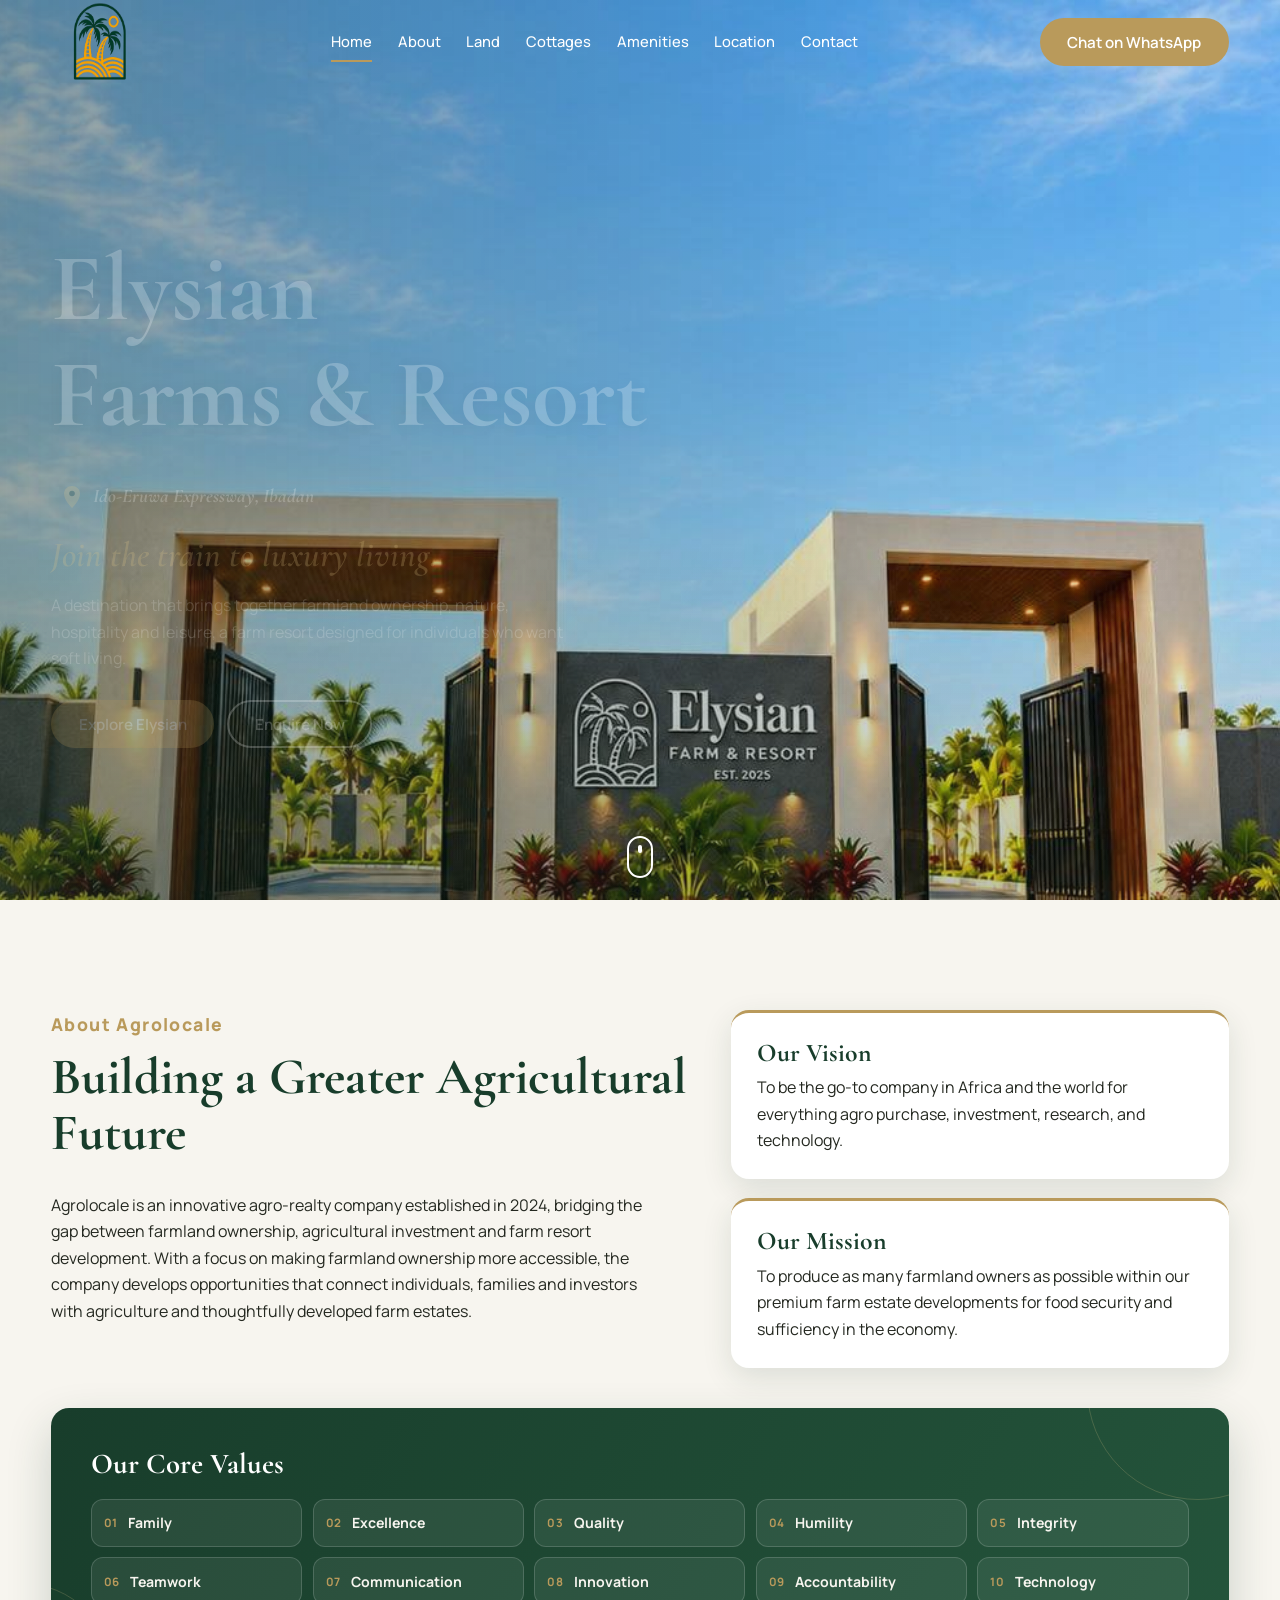
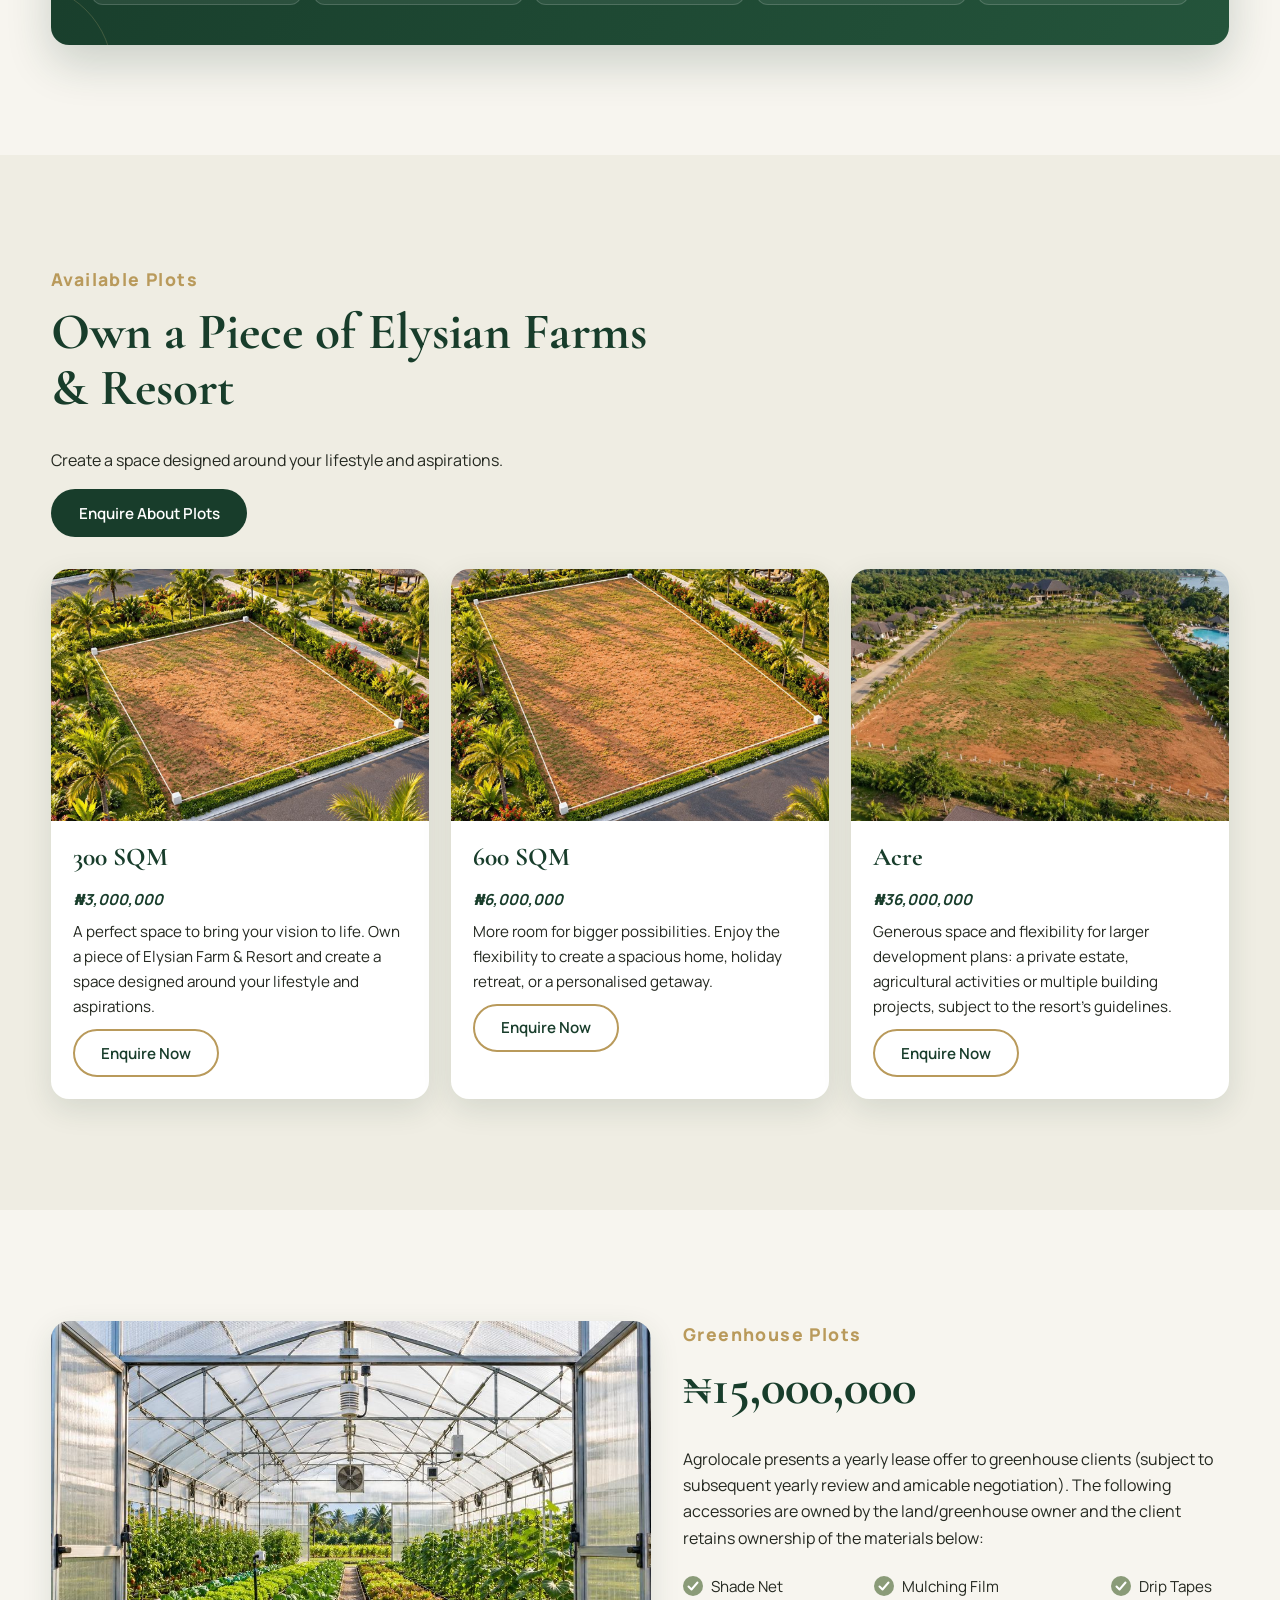
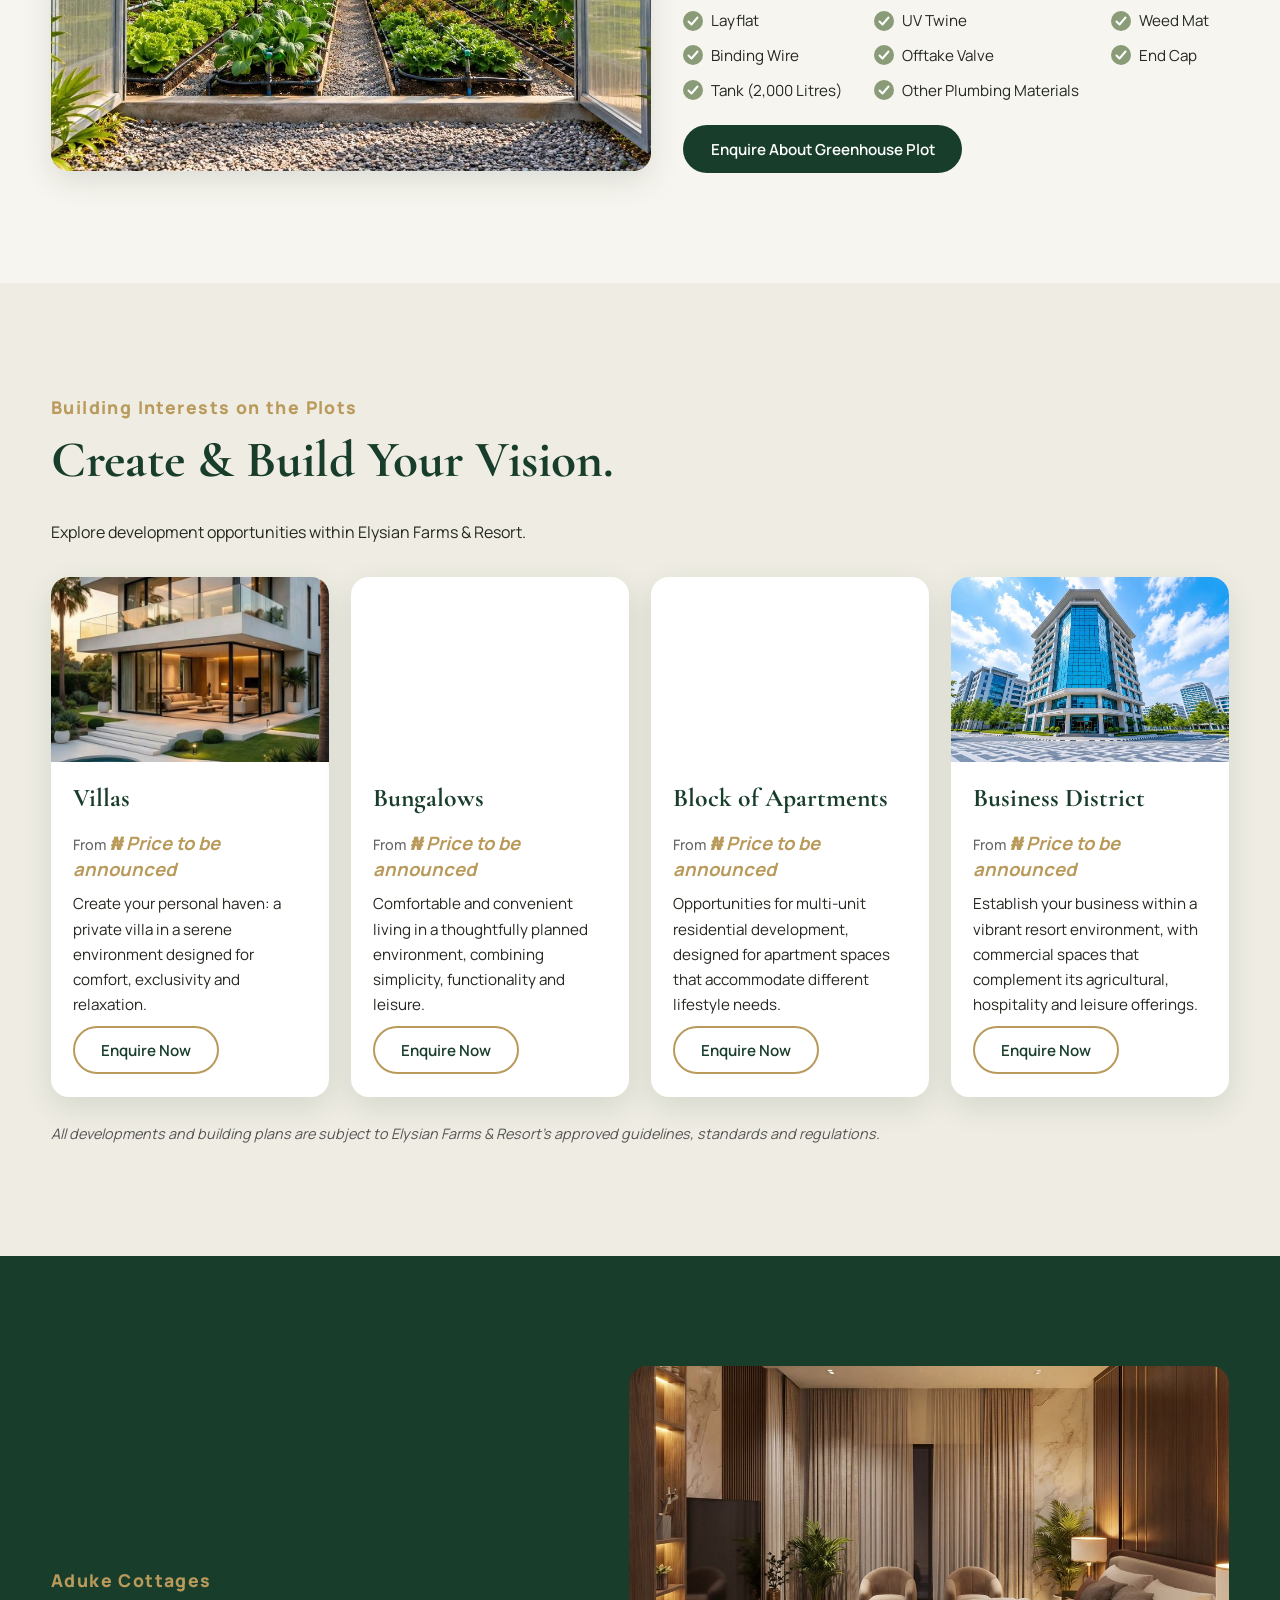
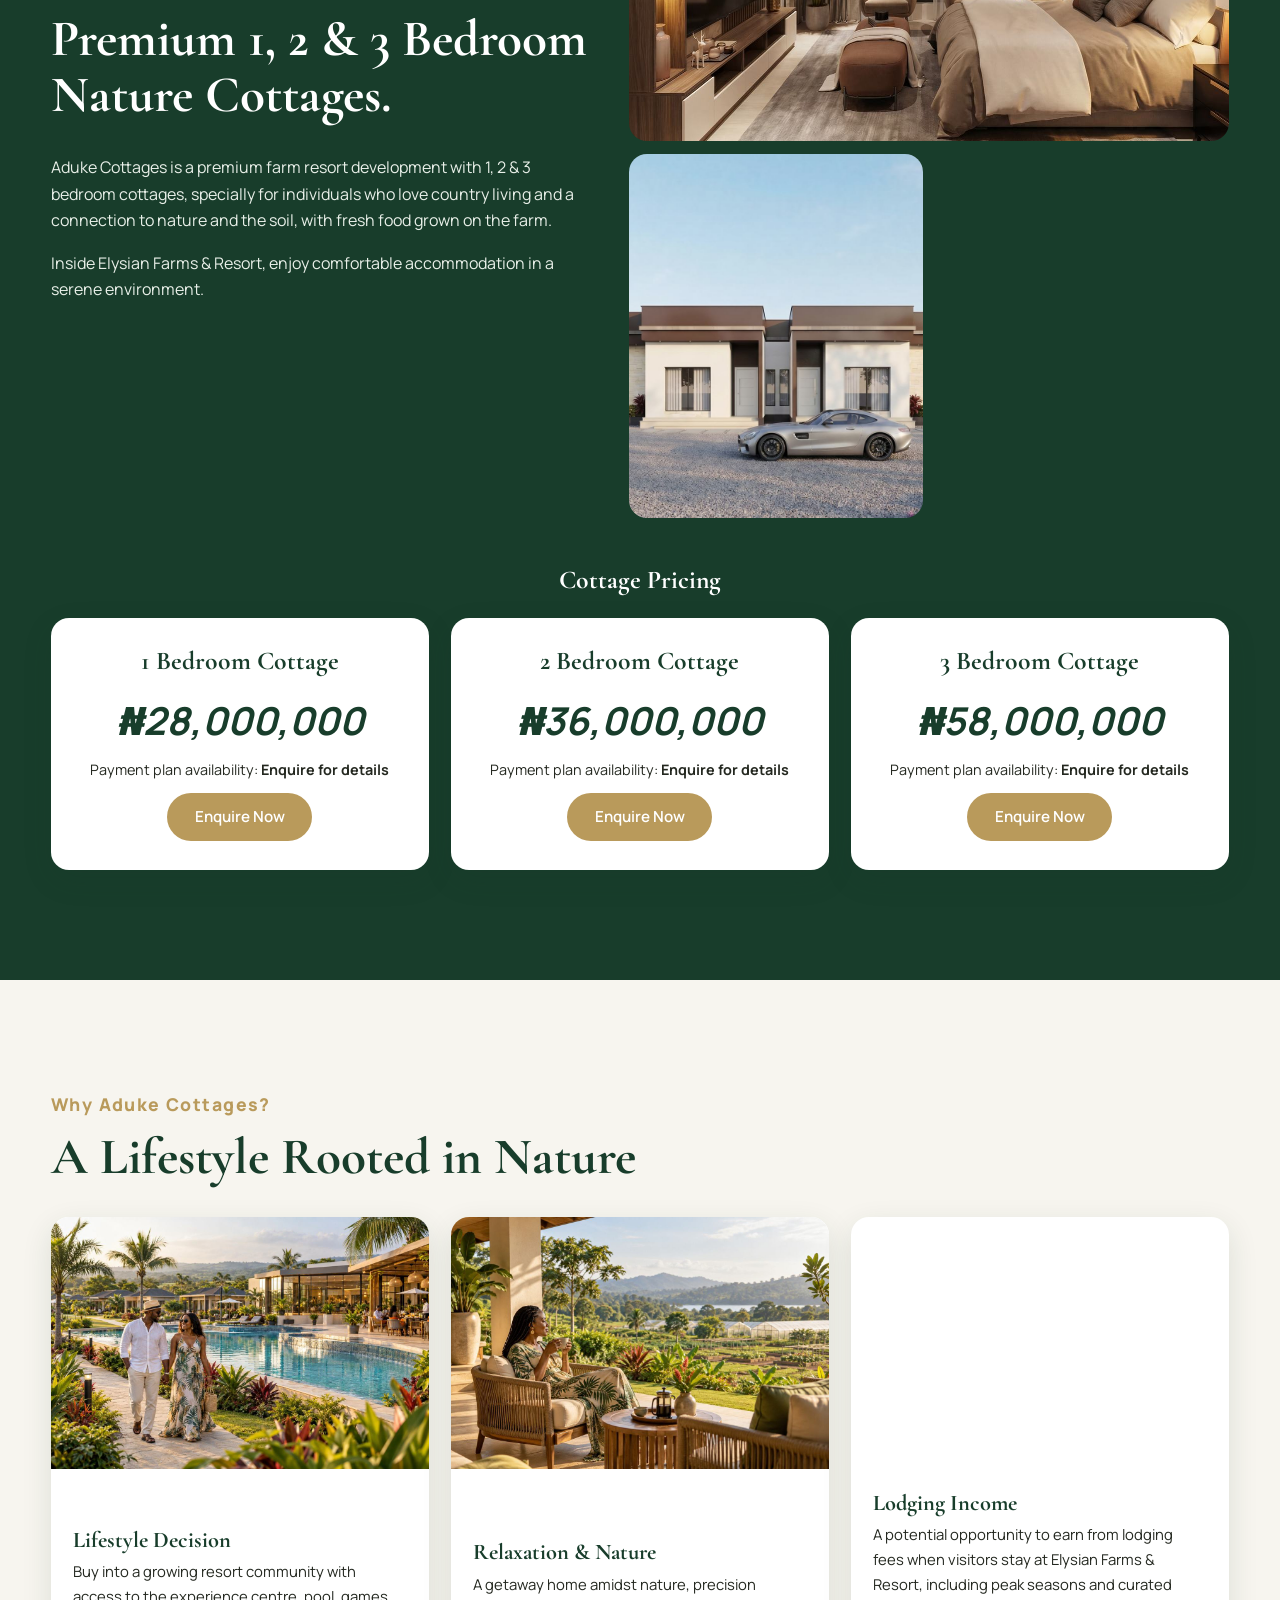
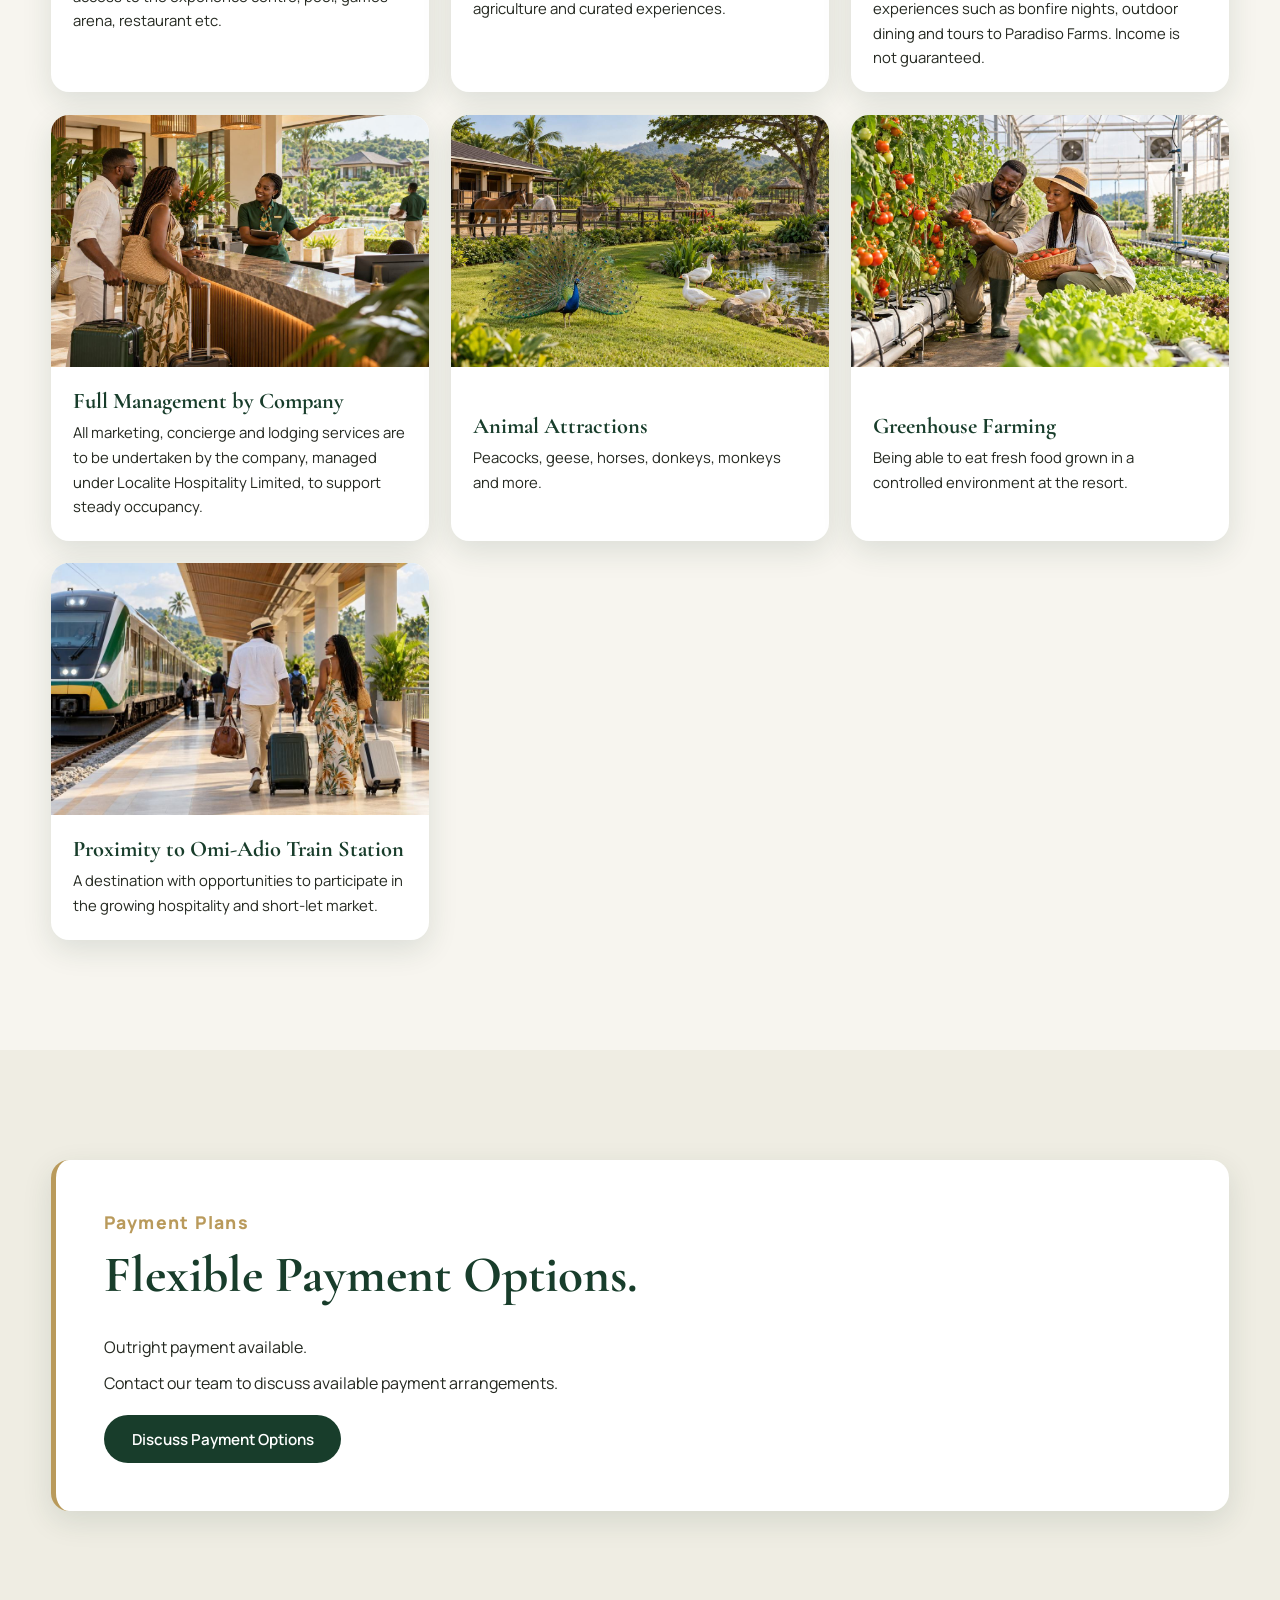
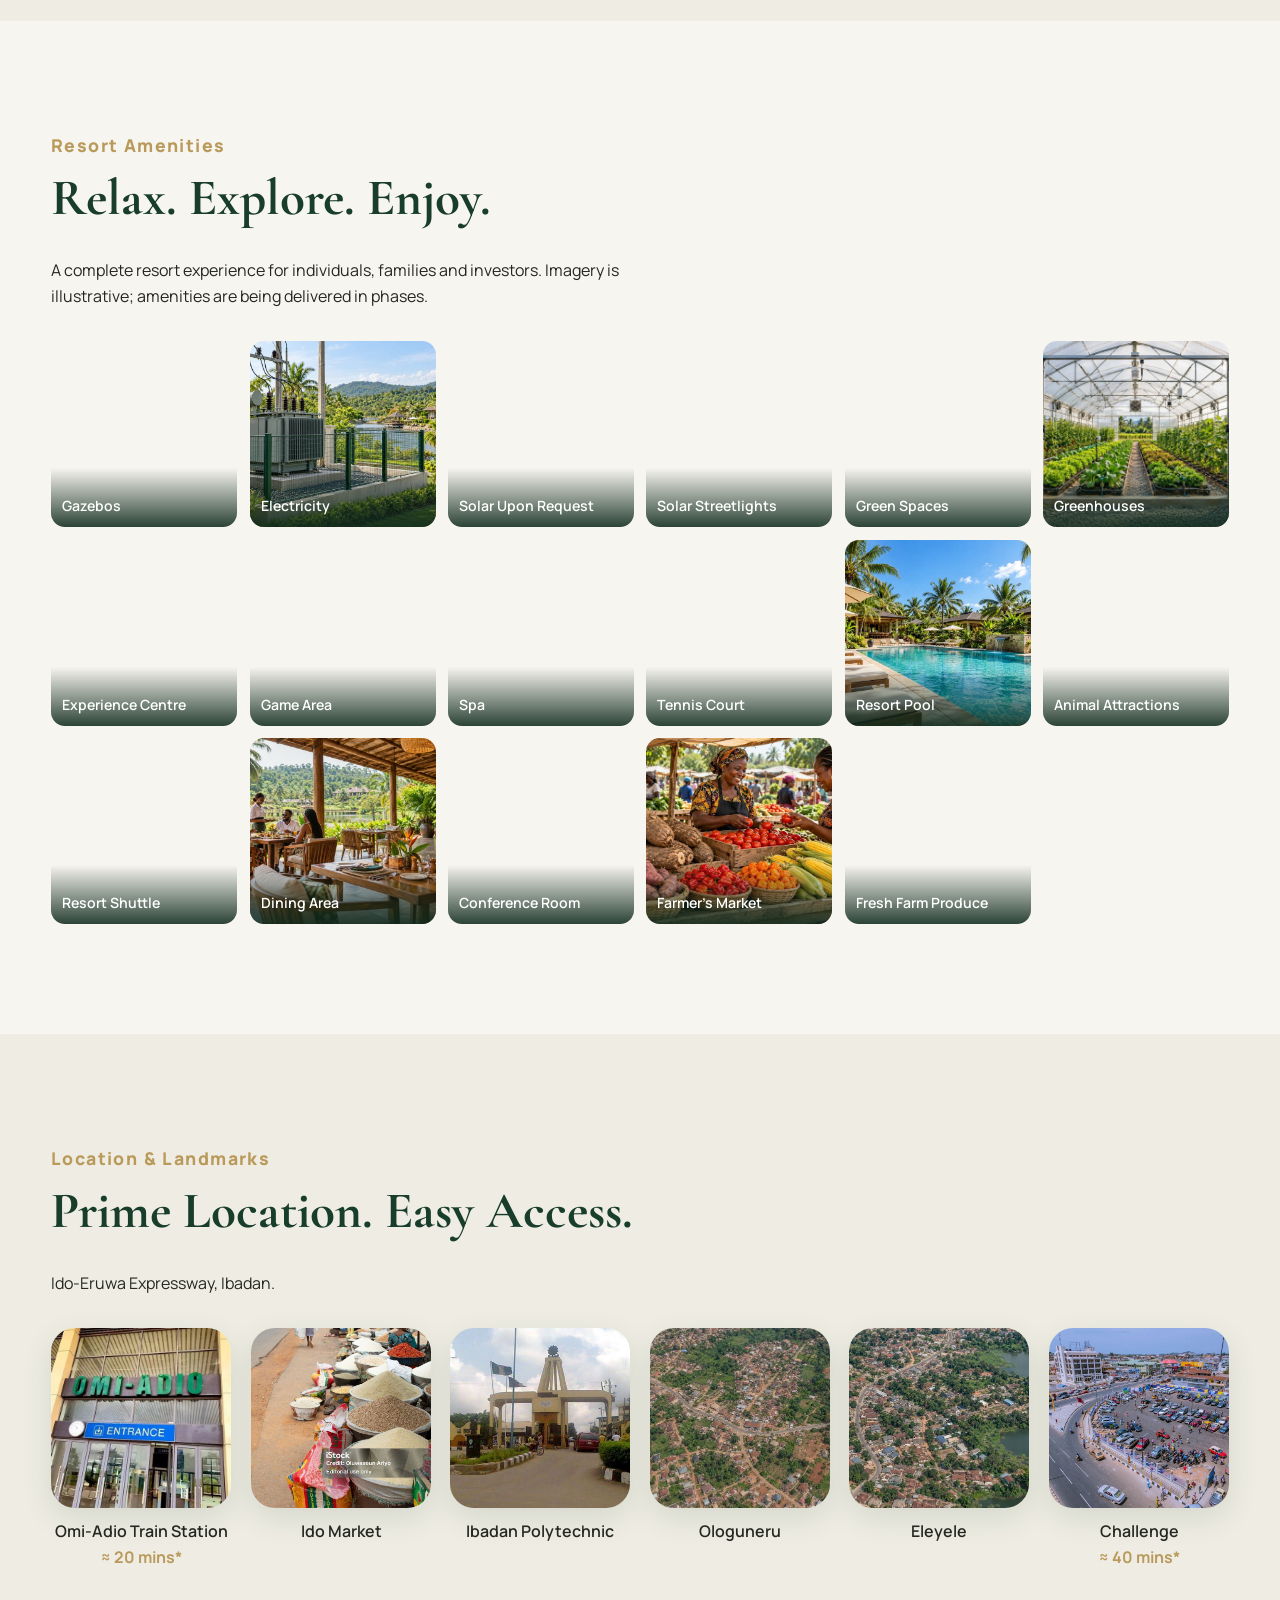
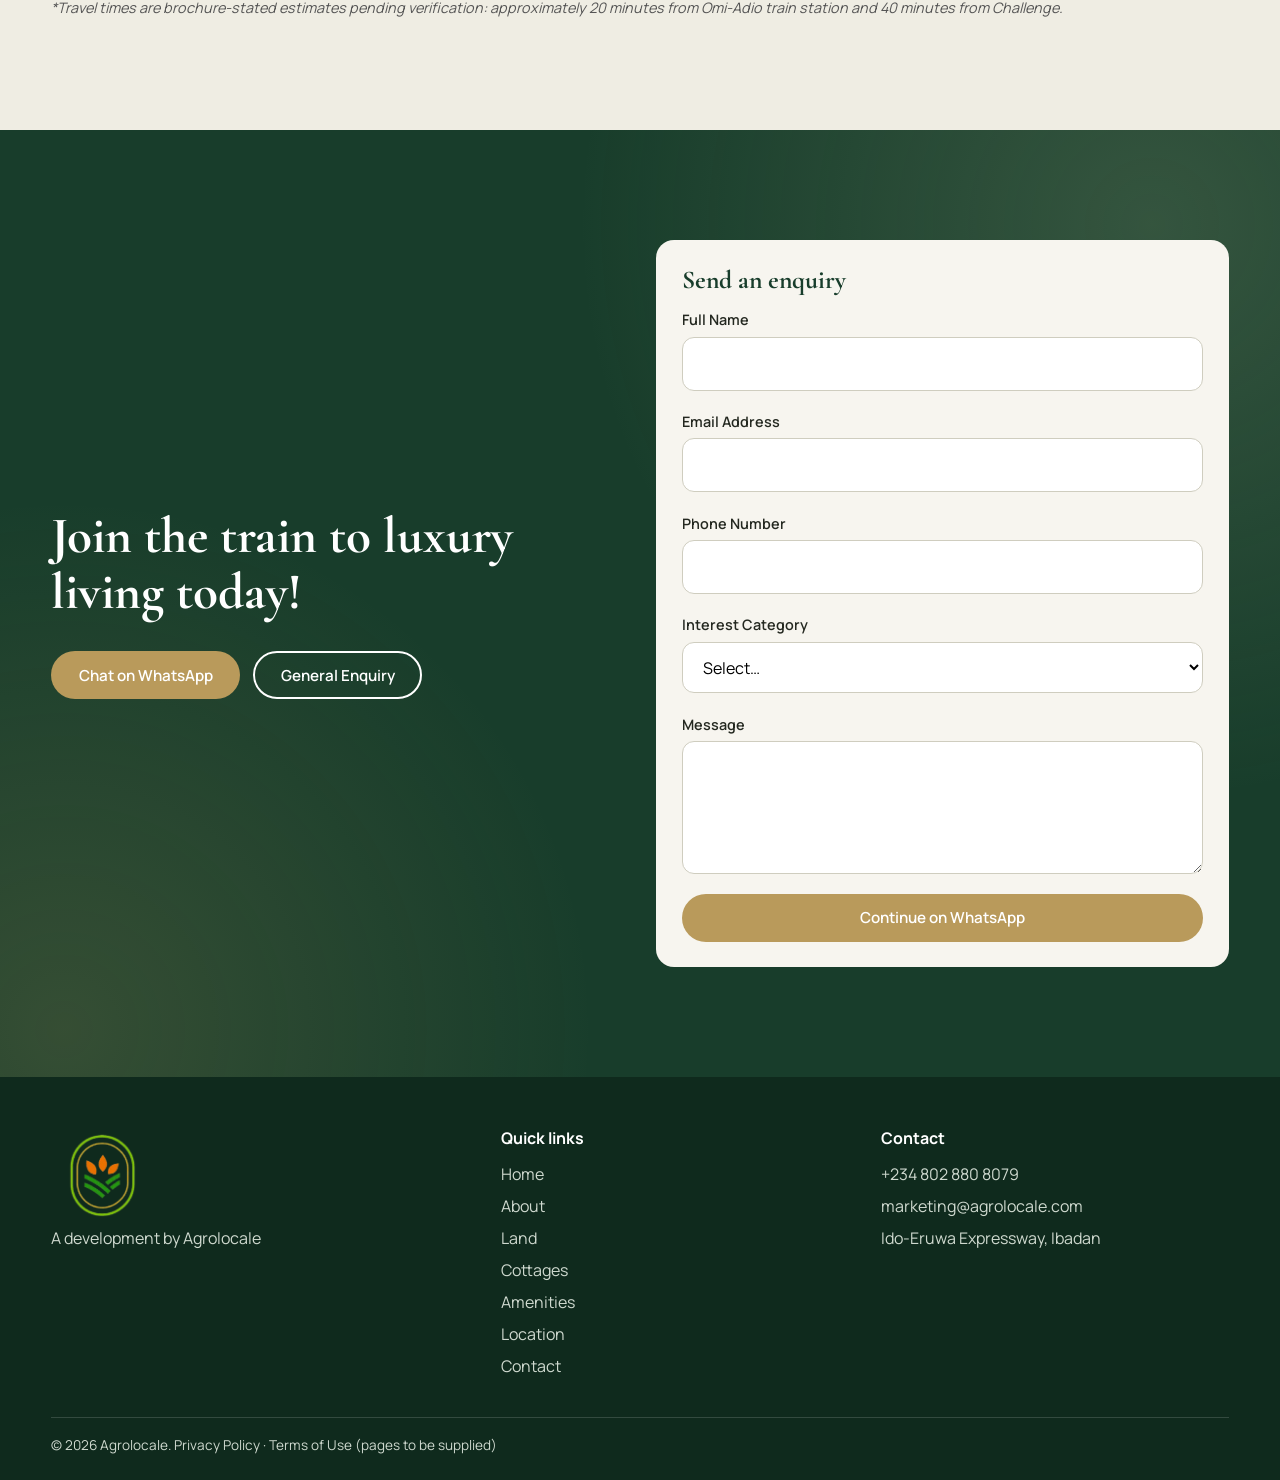
==== commit 2e0c1a4a: "Add canonical link to index.html and update sitemap.xml with lastmod, changefreq, and priority" ====
--- a/index.html
+++ b/index.html
@@ -43,6 +43,7 @@
     <meta name="theme-color" content="#183D2B">
     <link rel="icon" type="image/png" href="assets/logo/elysian-logo.png">
     <link rel="preconnect" href="https://fonts.googleapis.com">
+    <link rel="canonical" href="https://elysianfarmsandresort.agrolocale.com/">
     <link rel="preconnect" href="https://fonts.gstatic.com" crossorigin>
     <link rel="stylesheet"
         href="https://fonts.googleapis.com/css2?family=Cormorant+Garamond:wght@500;600;700&amp;family=Manrope:wght@400;500;600;700&amp;display=swap">
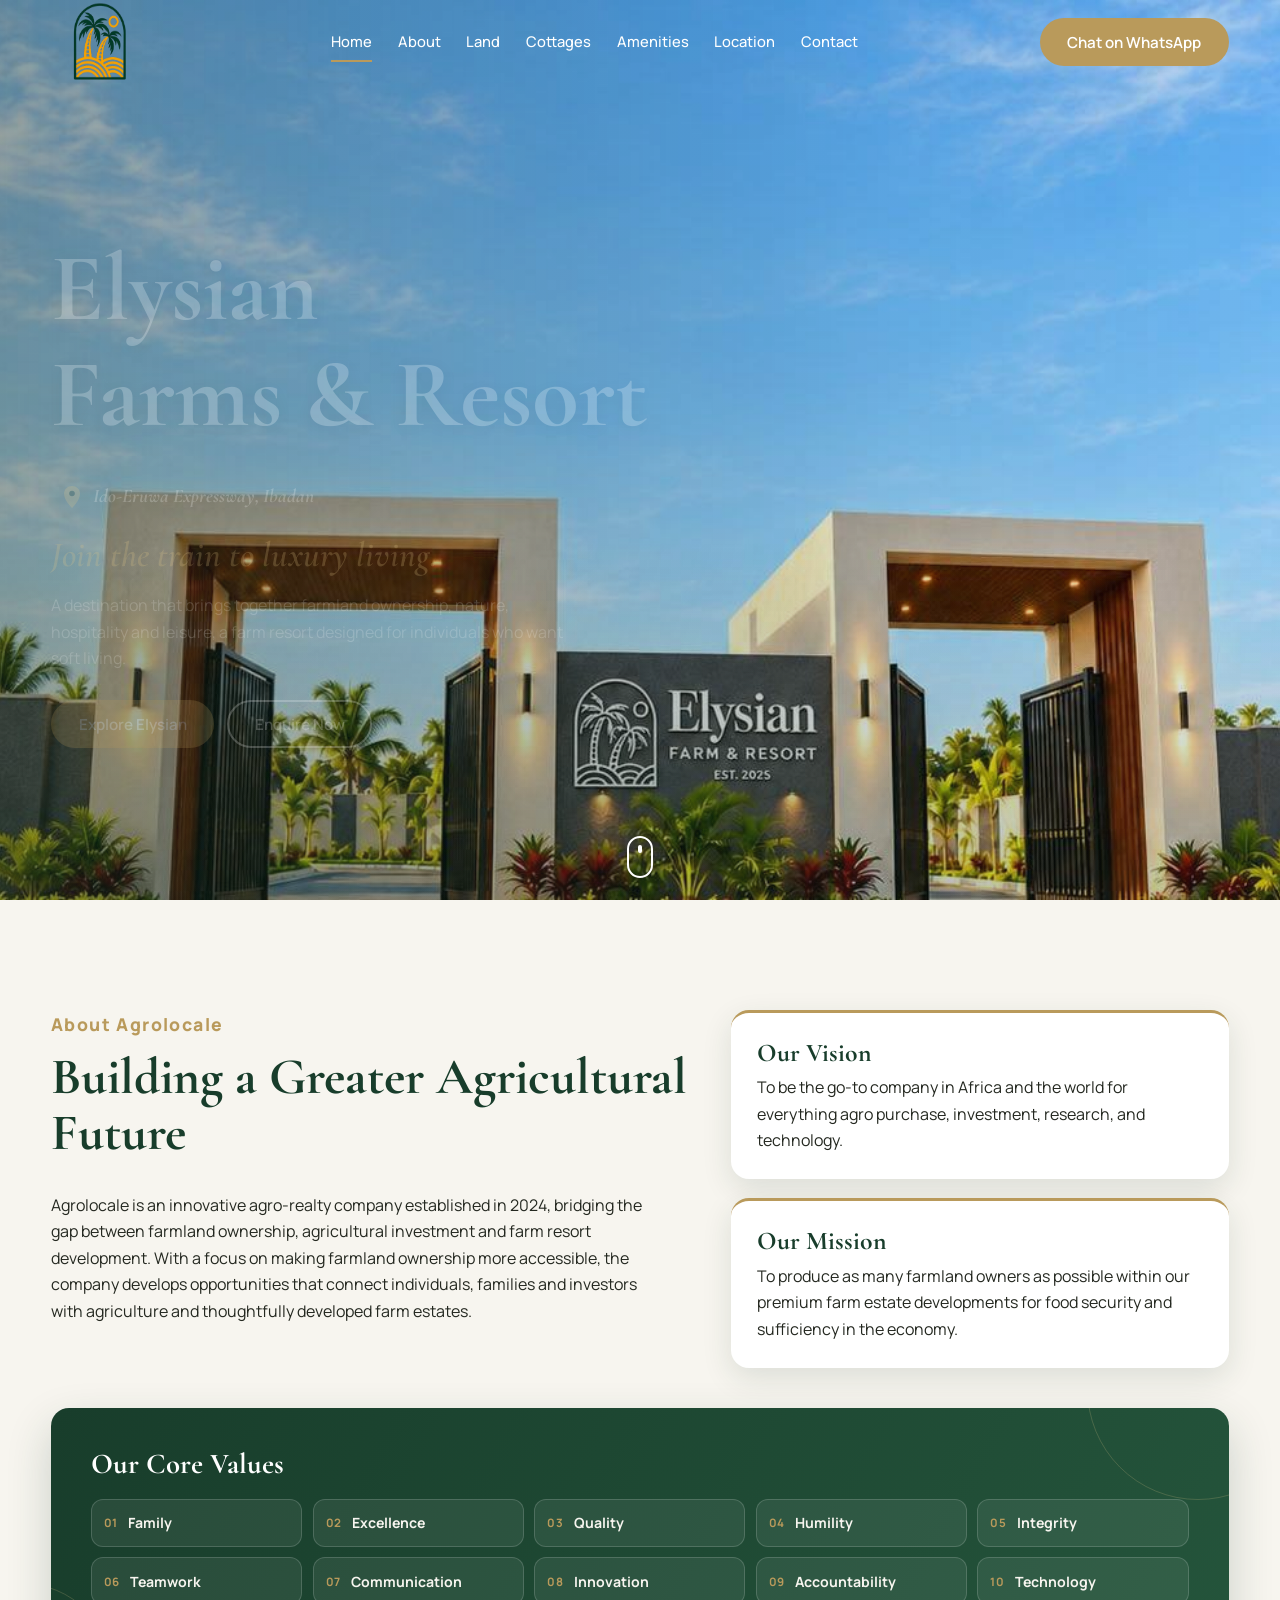
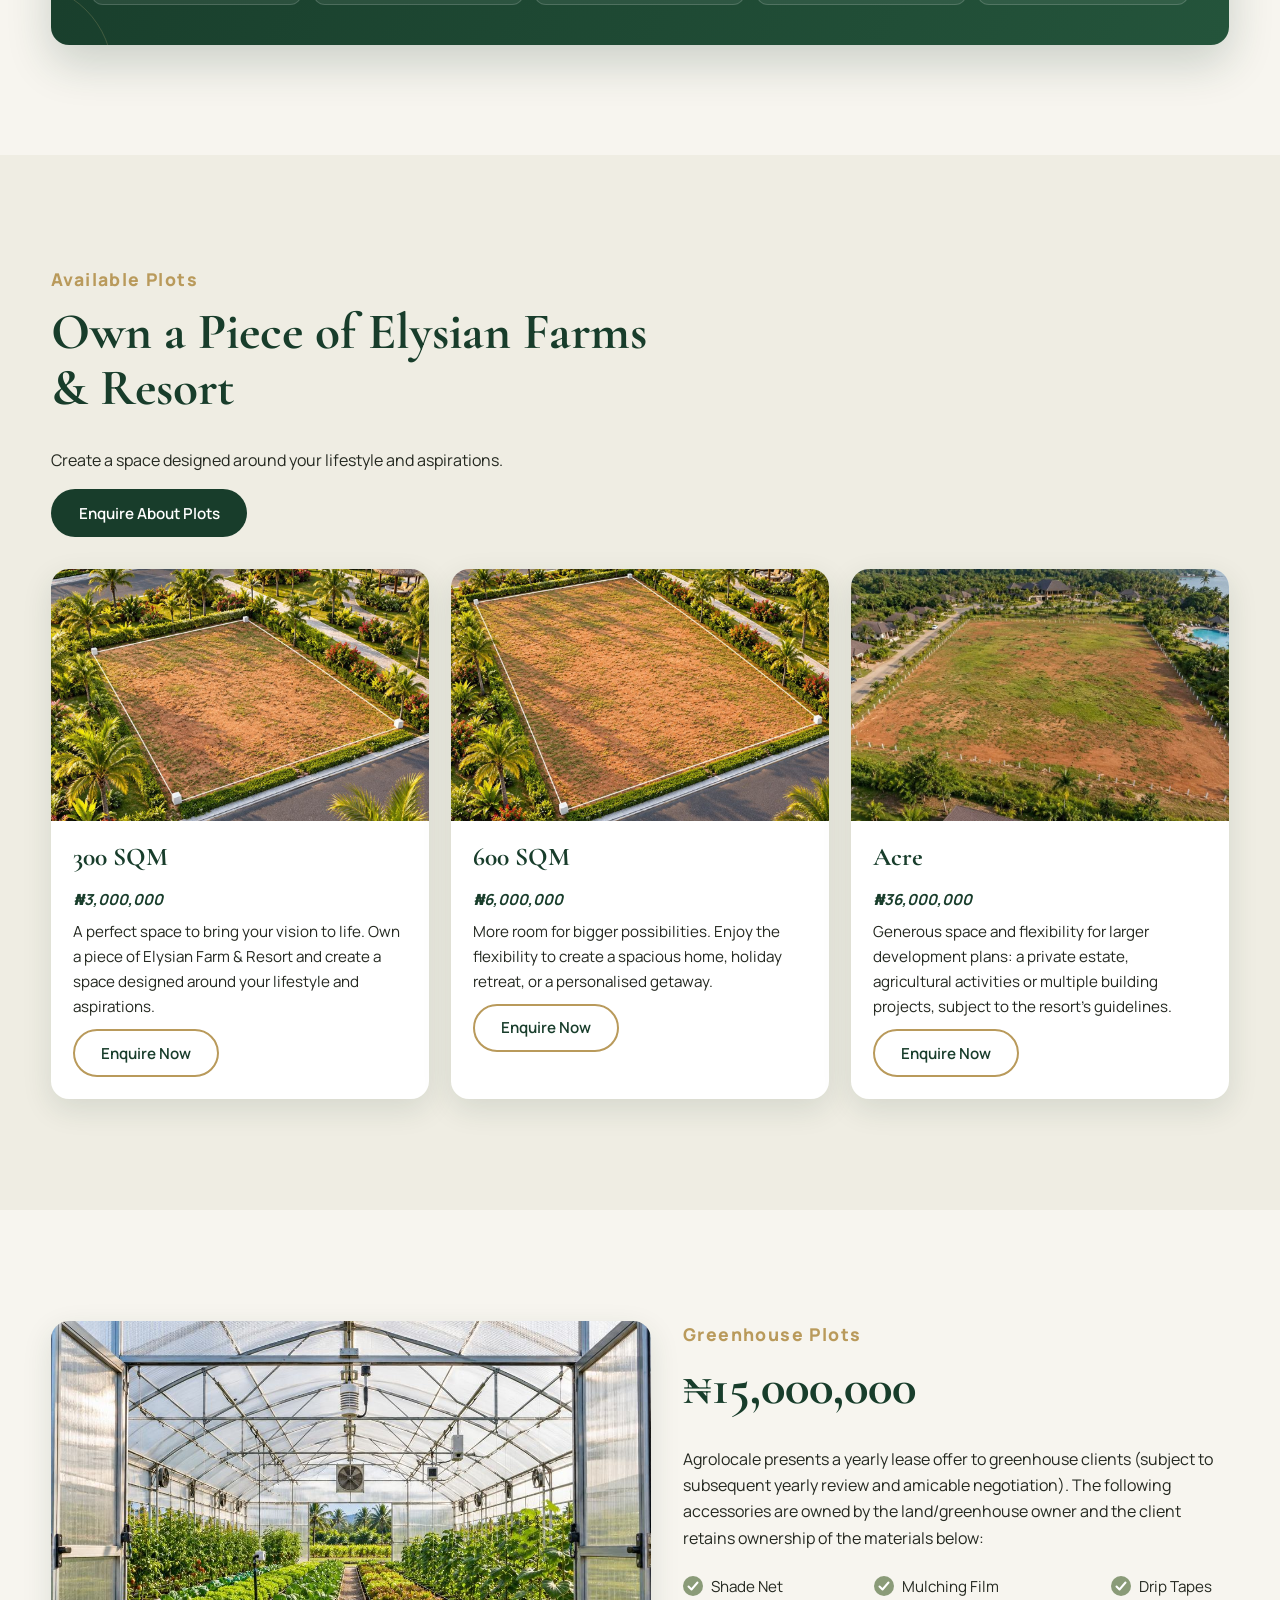
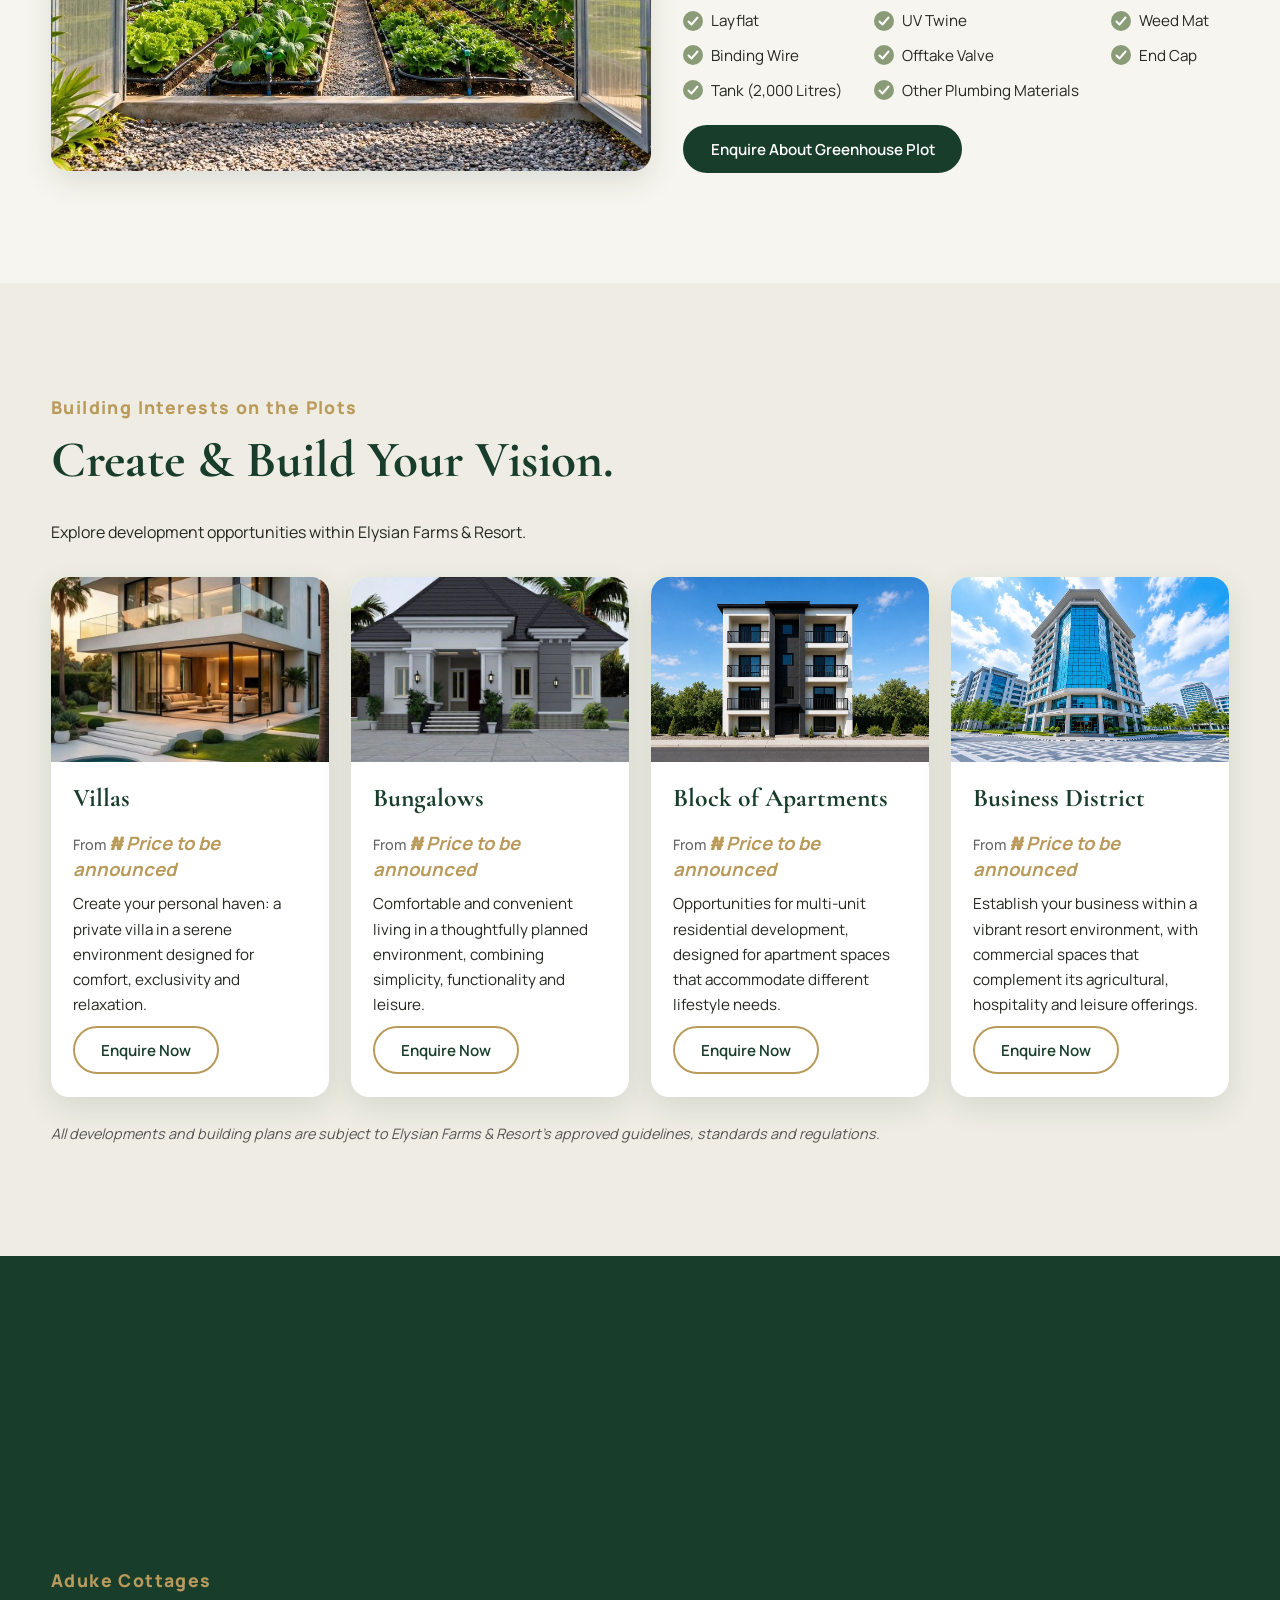
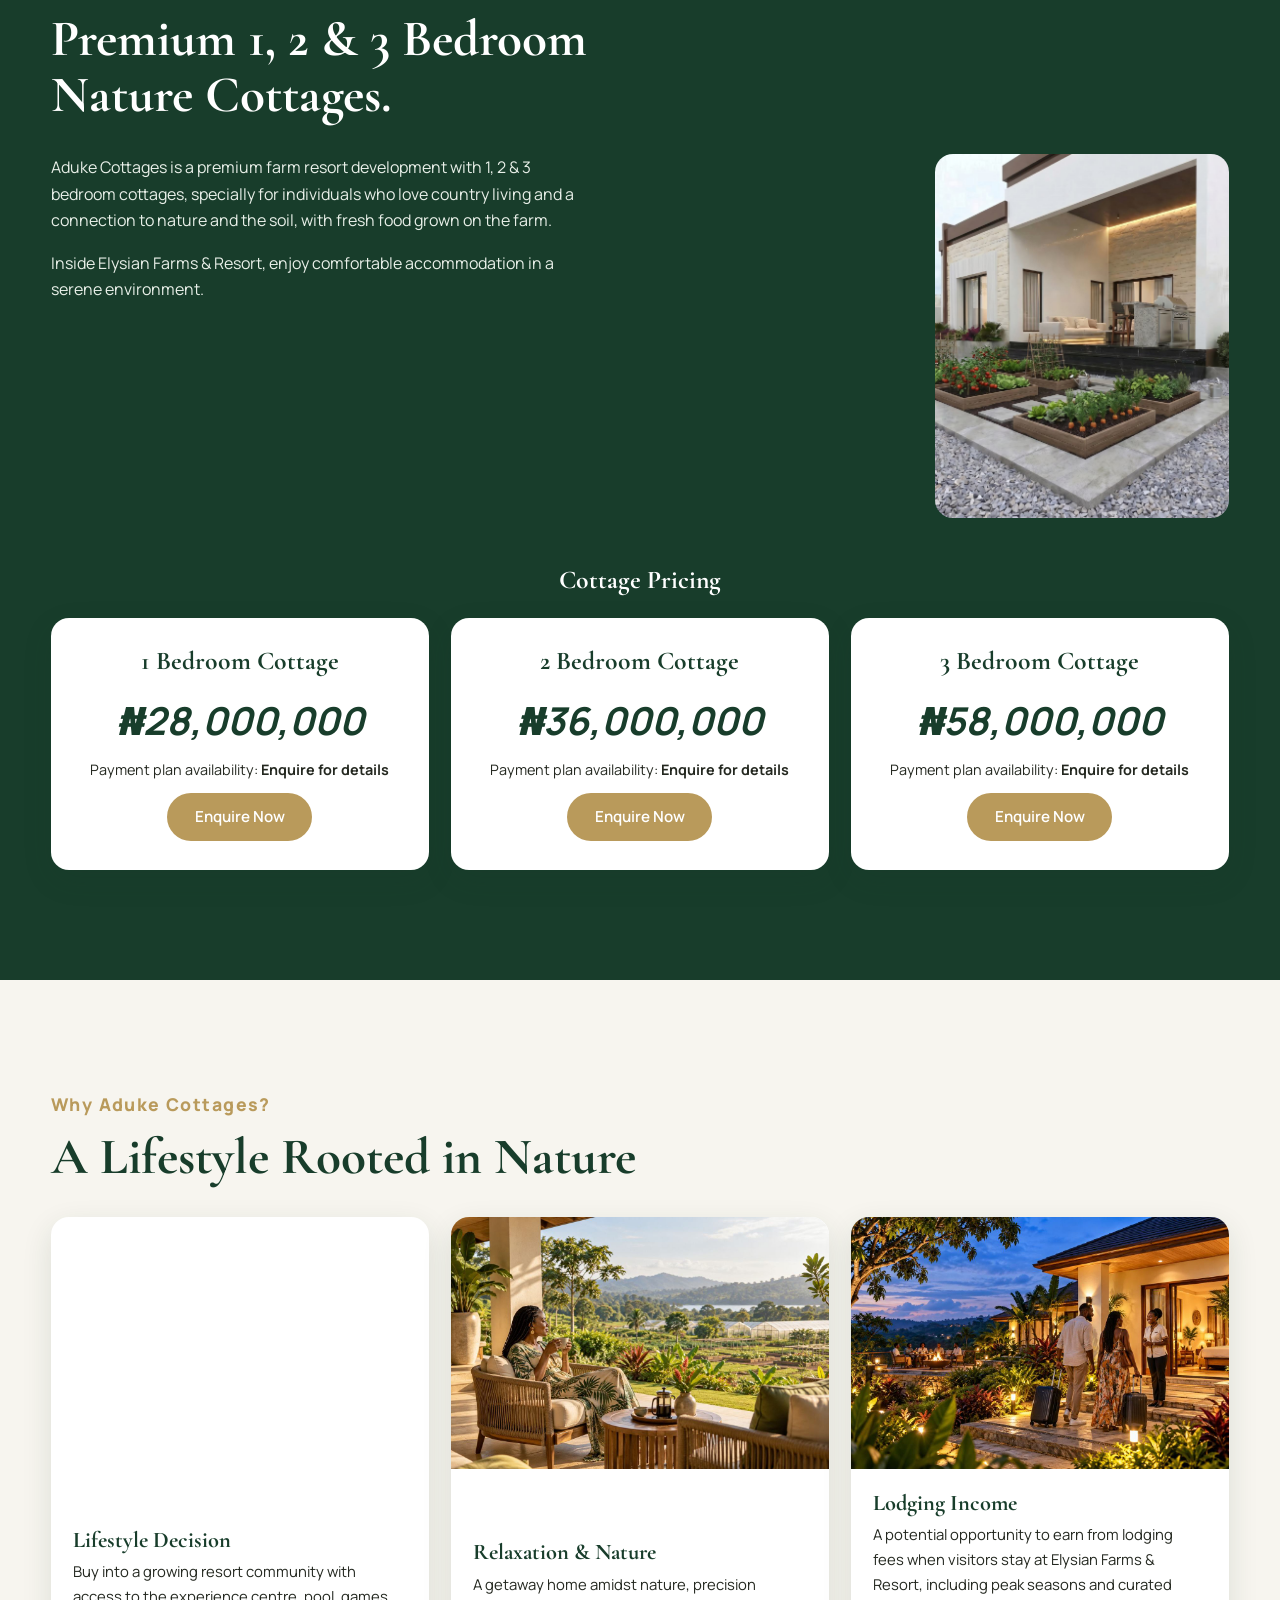
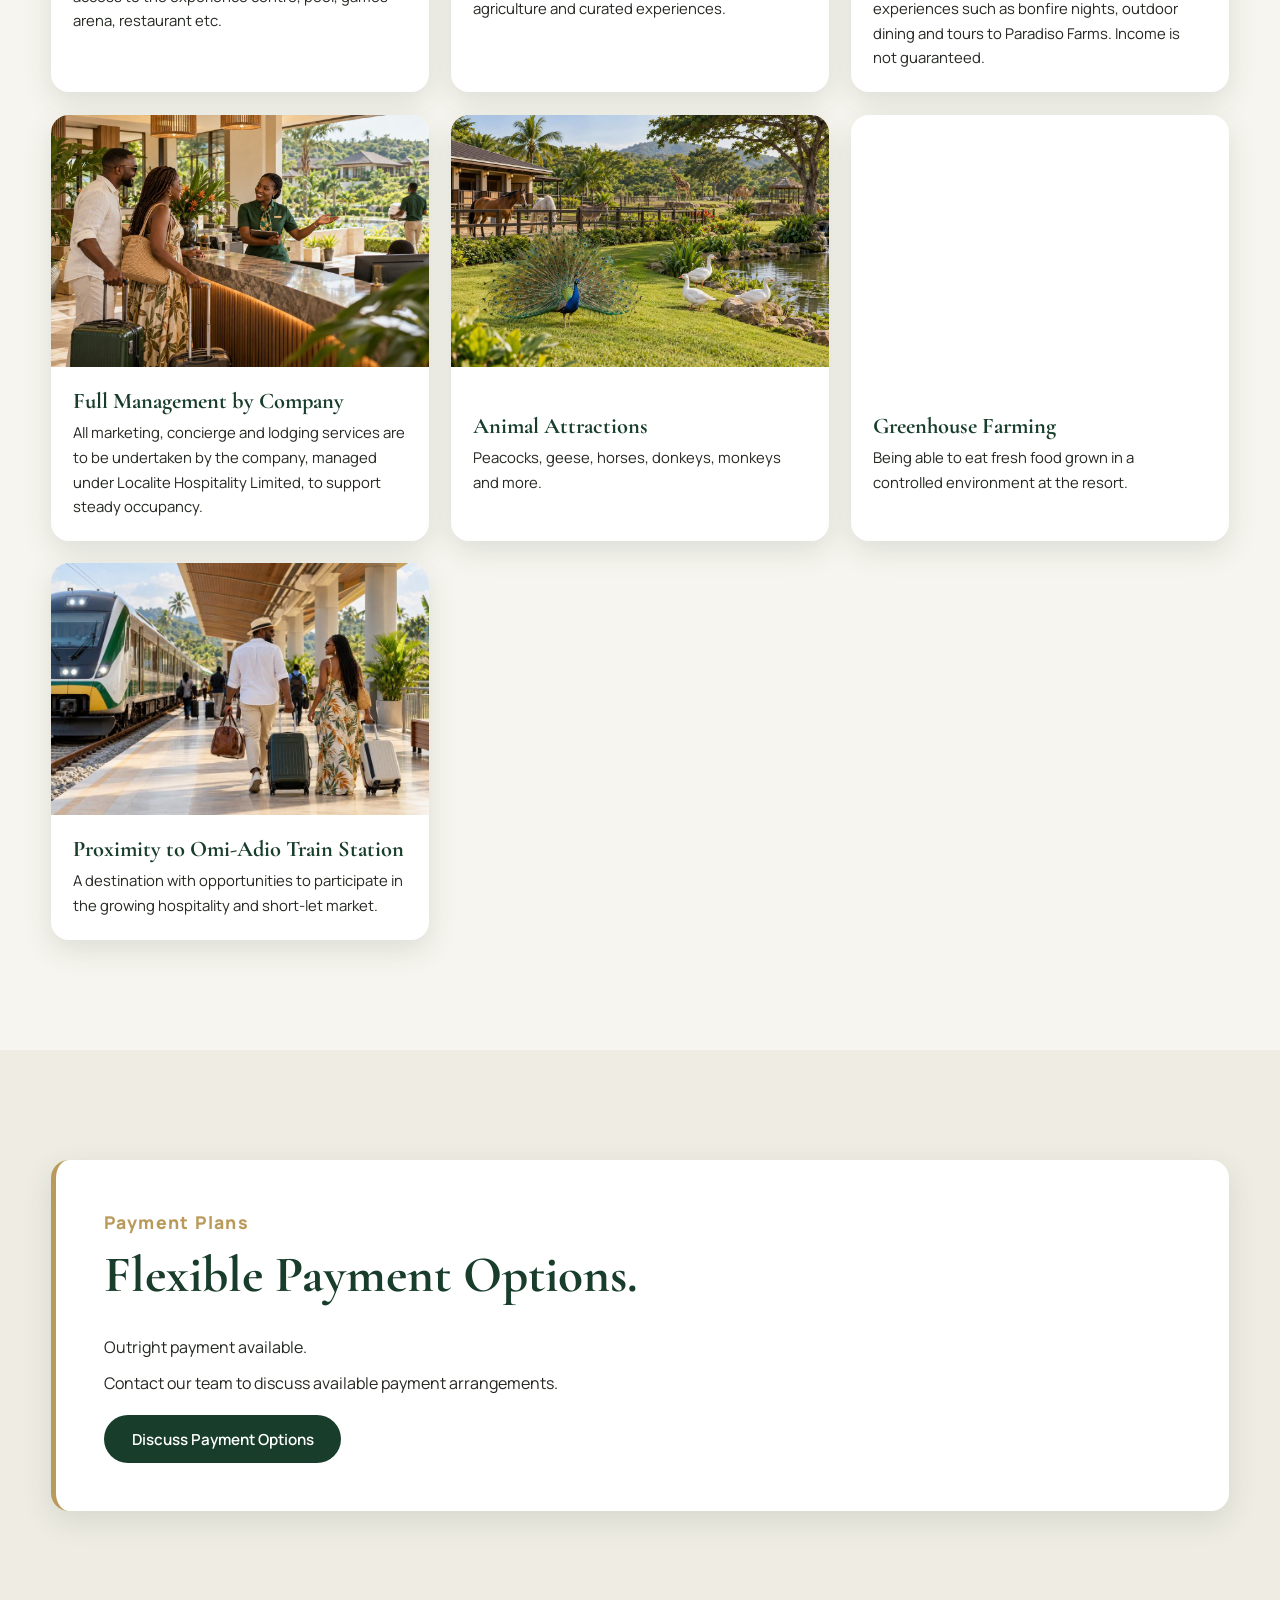
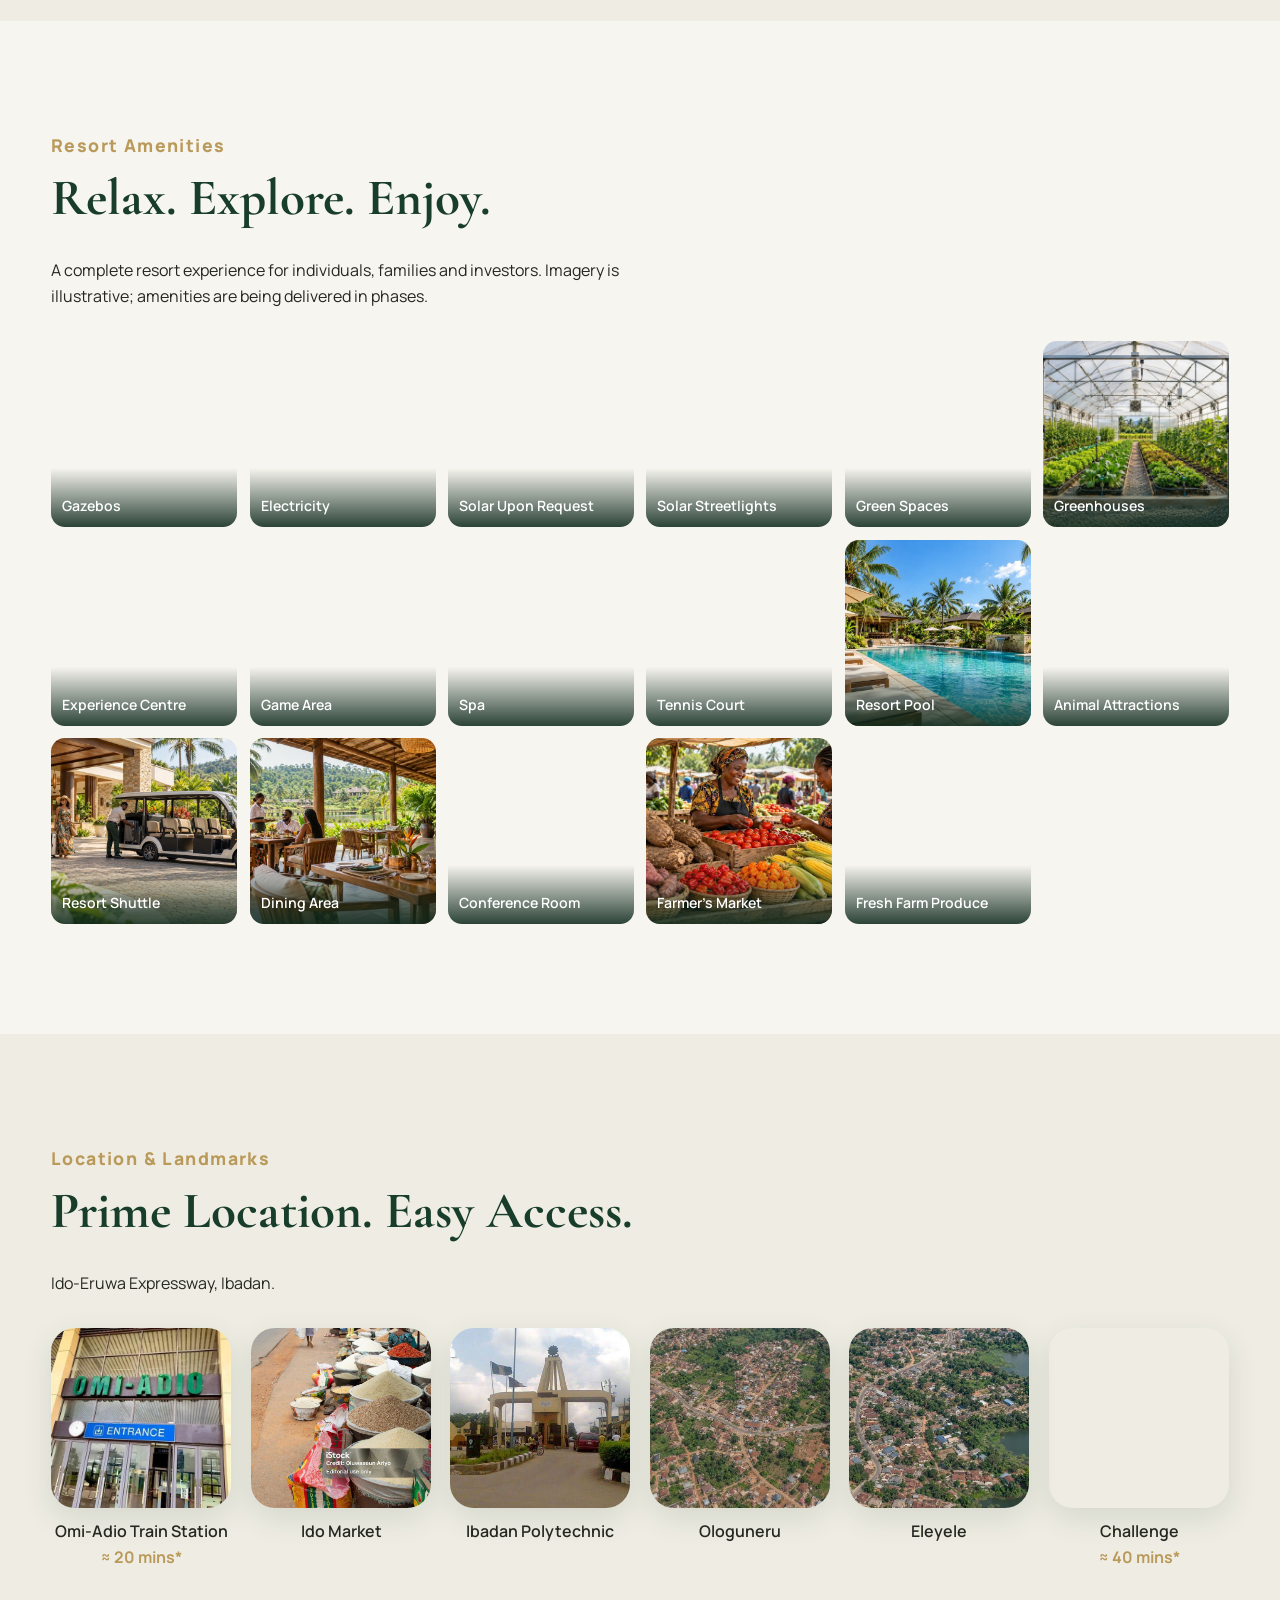
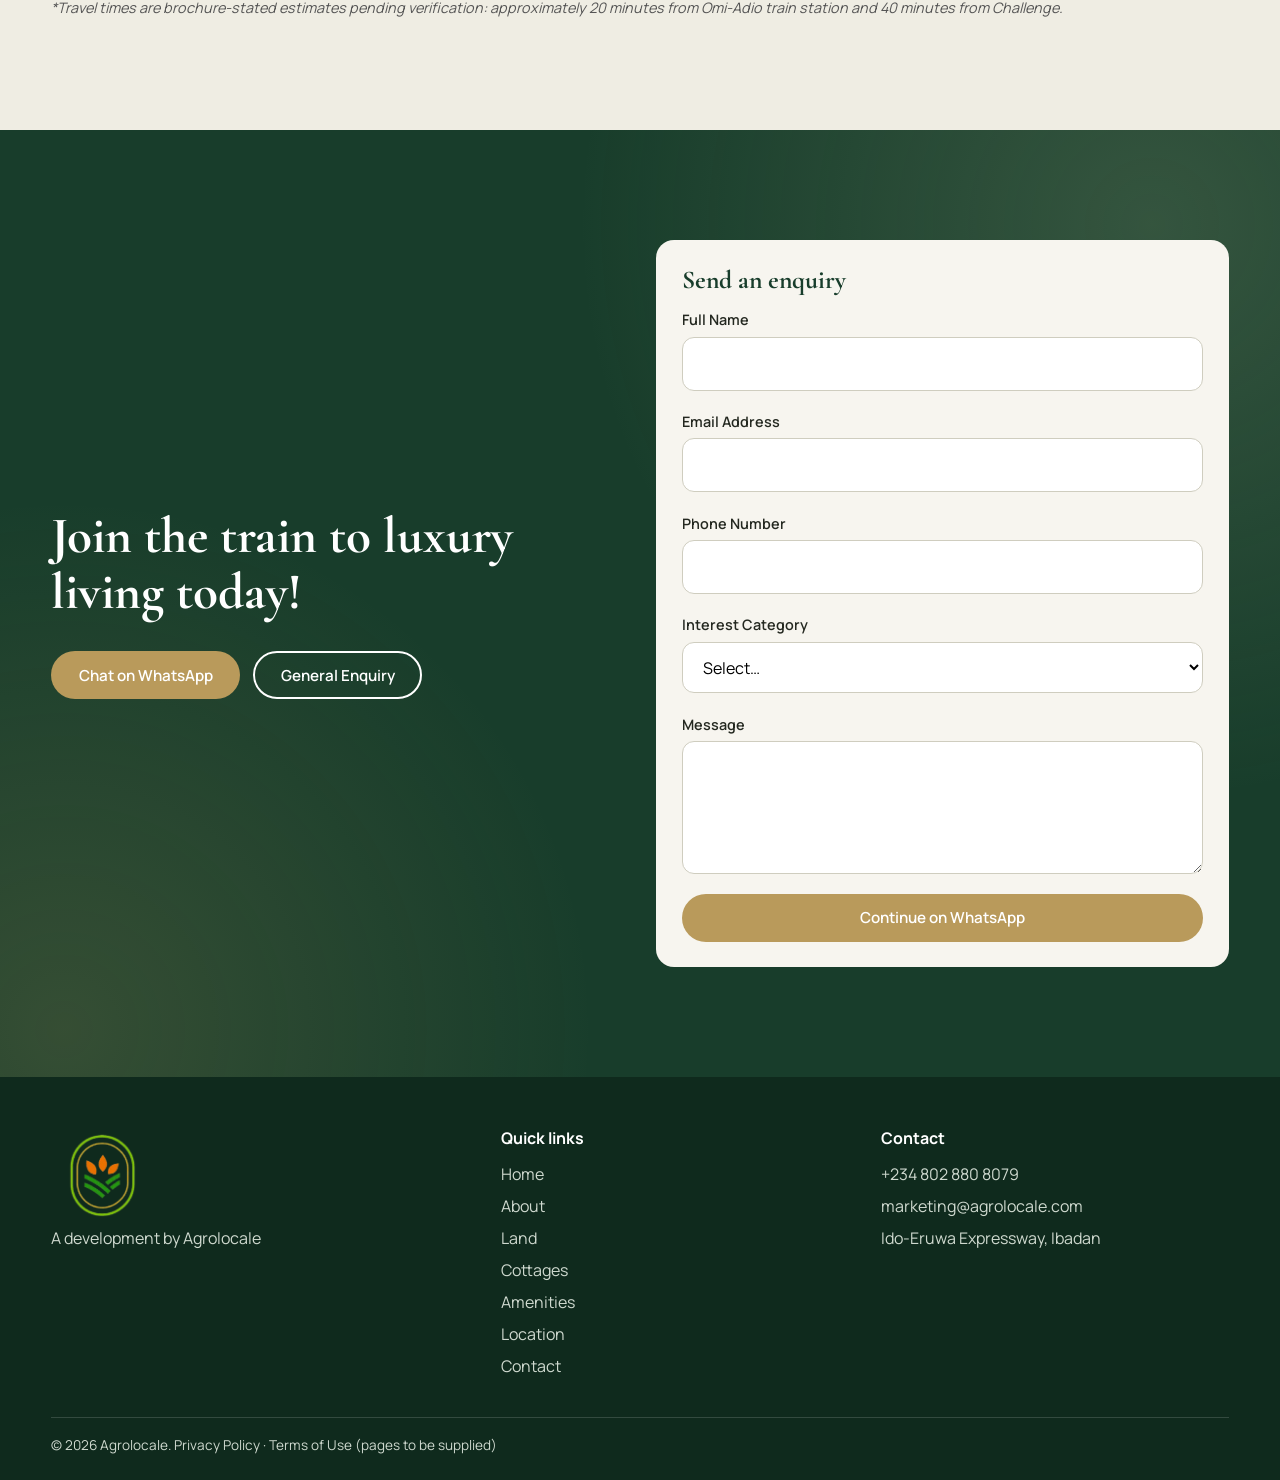
==== commit 954c21ac: "Implement Google Tag Manager for conversion tracking and update WhatsApp chat links" ====
--- a/index.html
+++ b/index.html
@@ -81,6 +81,24 @@
             ]
         }
     </script>
+    <script async src="https://www.googletagmanager.com/gtm.js?id=GTM-TWPB3NKR"></script>
+    <script>
+    window.dataLayer = window.dataLayer || [];
+    function gtag(){dataLayer.push(arguments);}
+    gtag('js', new Date());
+    function gtag_report_conversion(url) {
+      var callback = function () {
+        if (typeof(url) != 'undefined') {
+          window.location = url;
+        }
+      };
+      gtag('event', 'conversion', {
+        'send_to': 'AW-18594349795/gmoqCKL17L8dEOOFvaJF',
+        'event_callback': callback
+      });
+      return false;
+    }
+    </script>
 </head>
 <script async src="https://www.googletagmanager.com/gtm.js?id=GTM-TQBMDG2C"></script>
 <script>
@@ -106,10 +124,12 @@
                     <li><a href="#amenities">Amenities</a></li>
                     <li><a href="#location">Location</a></li>
                     <li><a href="#contact">Contact</a></li>
-                    <li class="m-only"><a class="btn btn-gold" data-wa="general">Chat on WhatsApp</a></li>
+                    <li class="m-only"><a class="btn btn-gold" data-wa="general"
+                            onclick="return gtag_report_conversion(this.href)">Chat on WhatsApp</a></li>
                 </ul>
             </nav>
-            <a class="btn btn-gold d-only" data-wa="general">Chat on WhatsApp</a>
+            <a class="btn btn-gold d-only" data-wa="general"
+                onclick="return gtag_report_conversion(this.href)">Chat on WhatsApp</a>
         </div>
     </header>
     <main id="main">
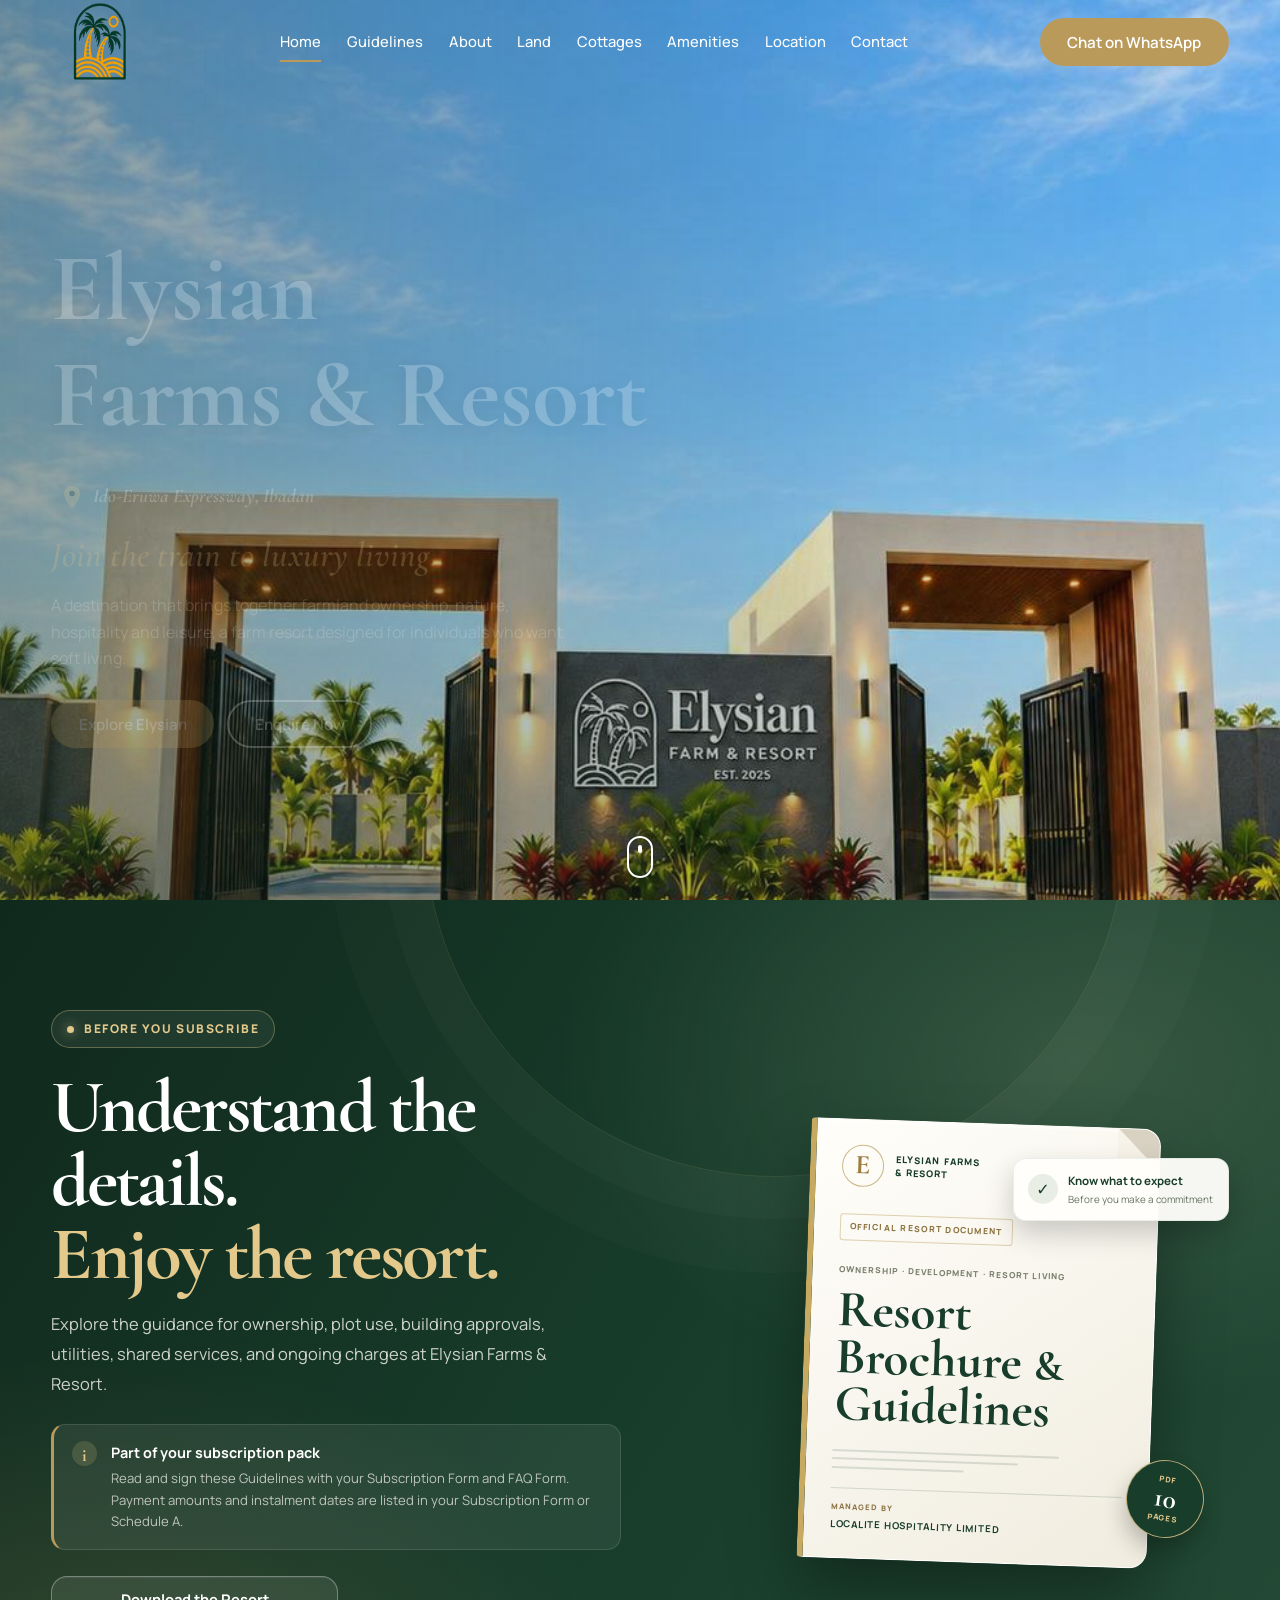
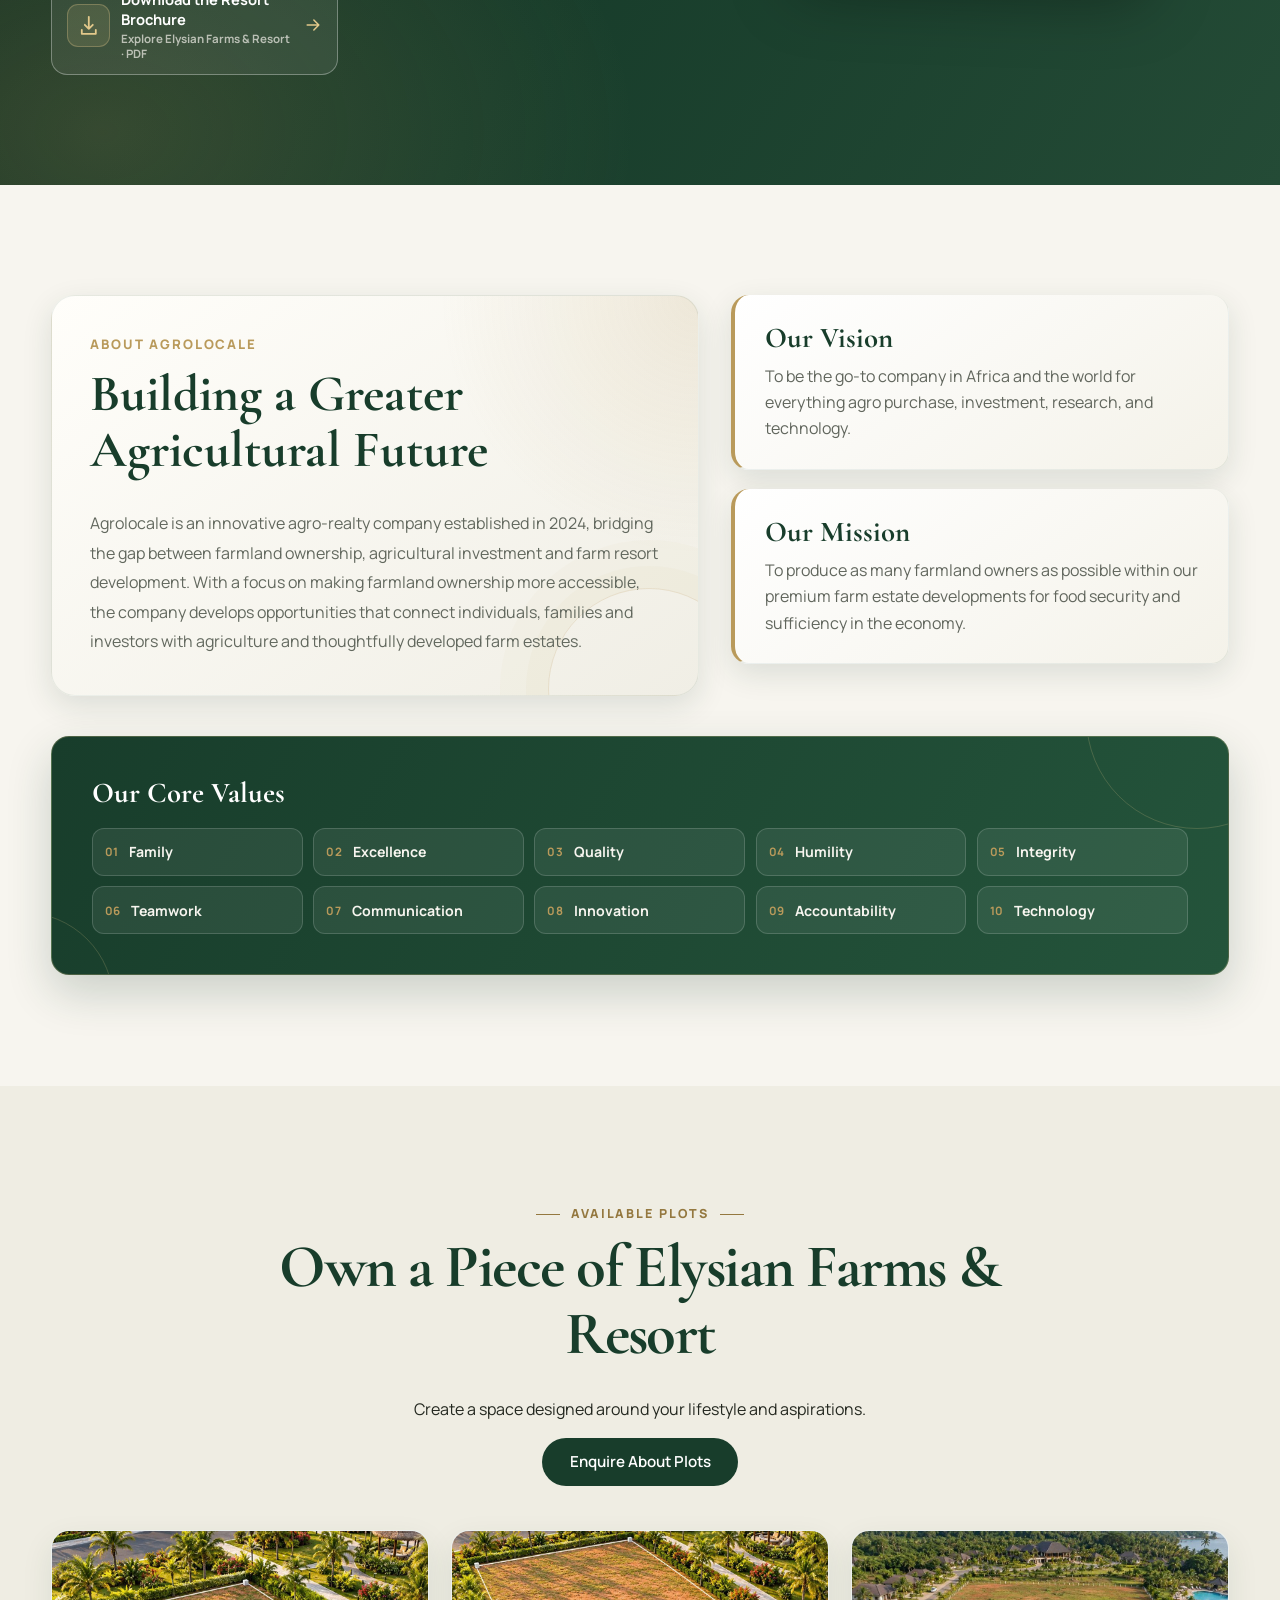
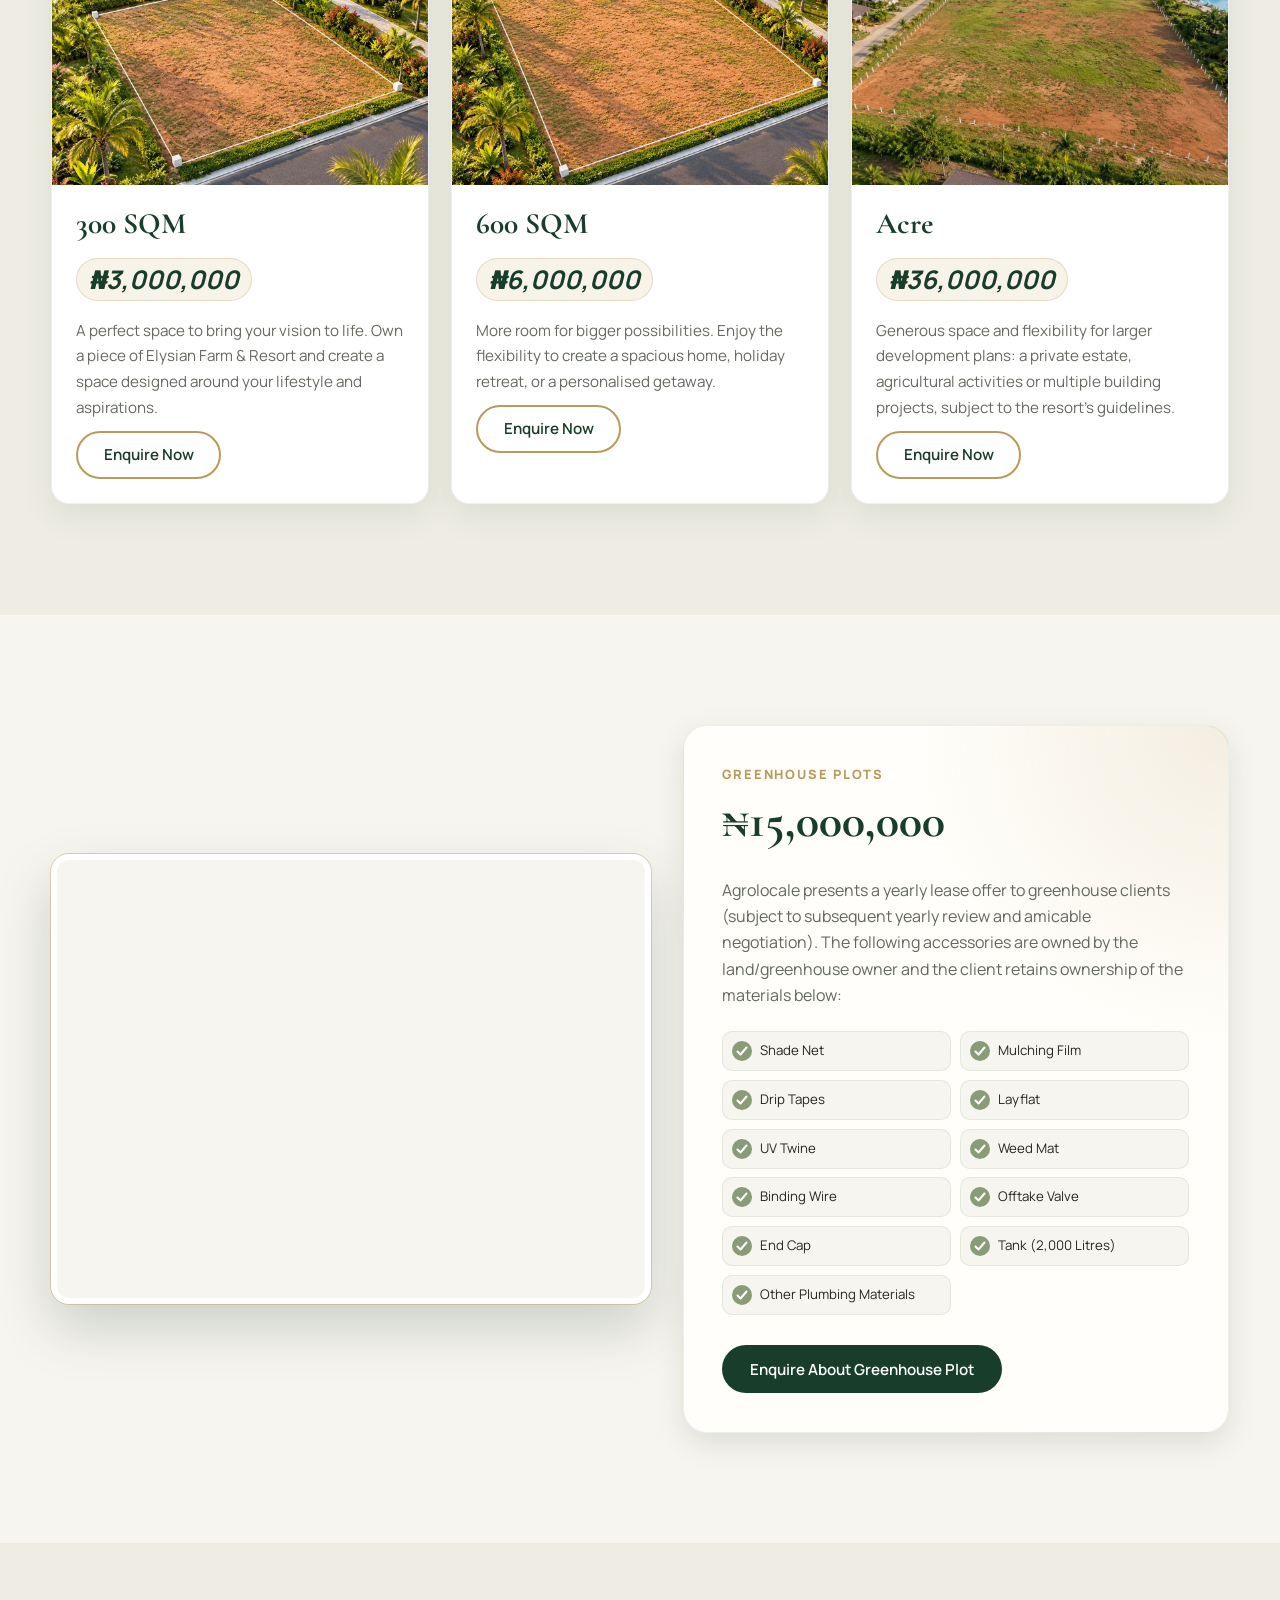
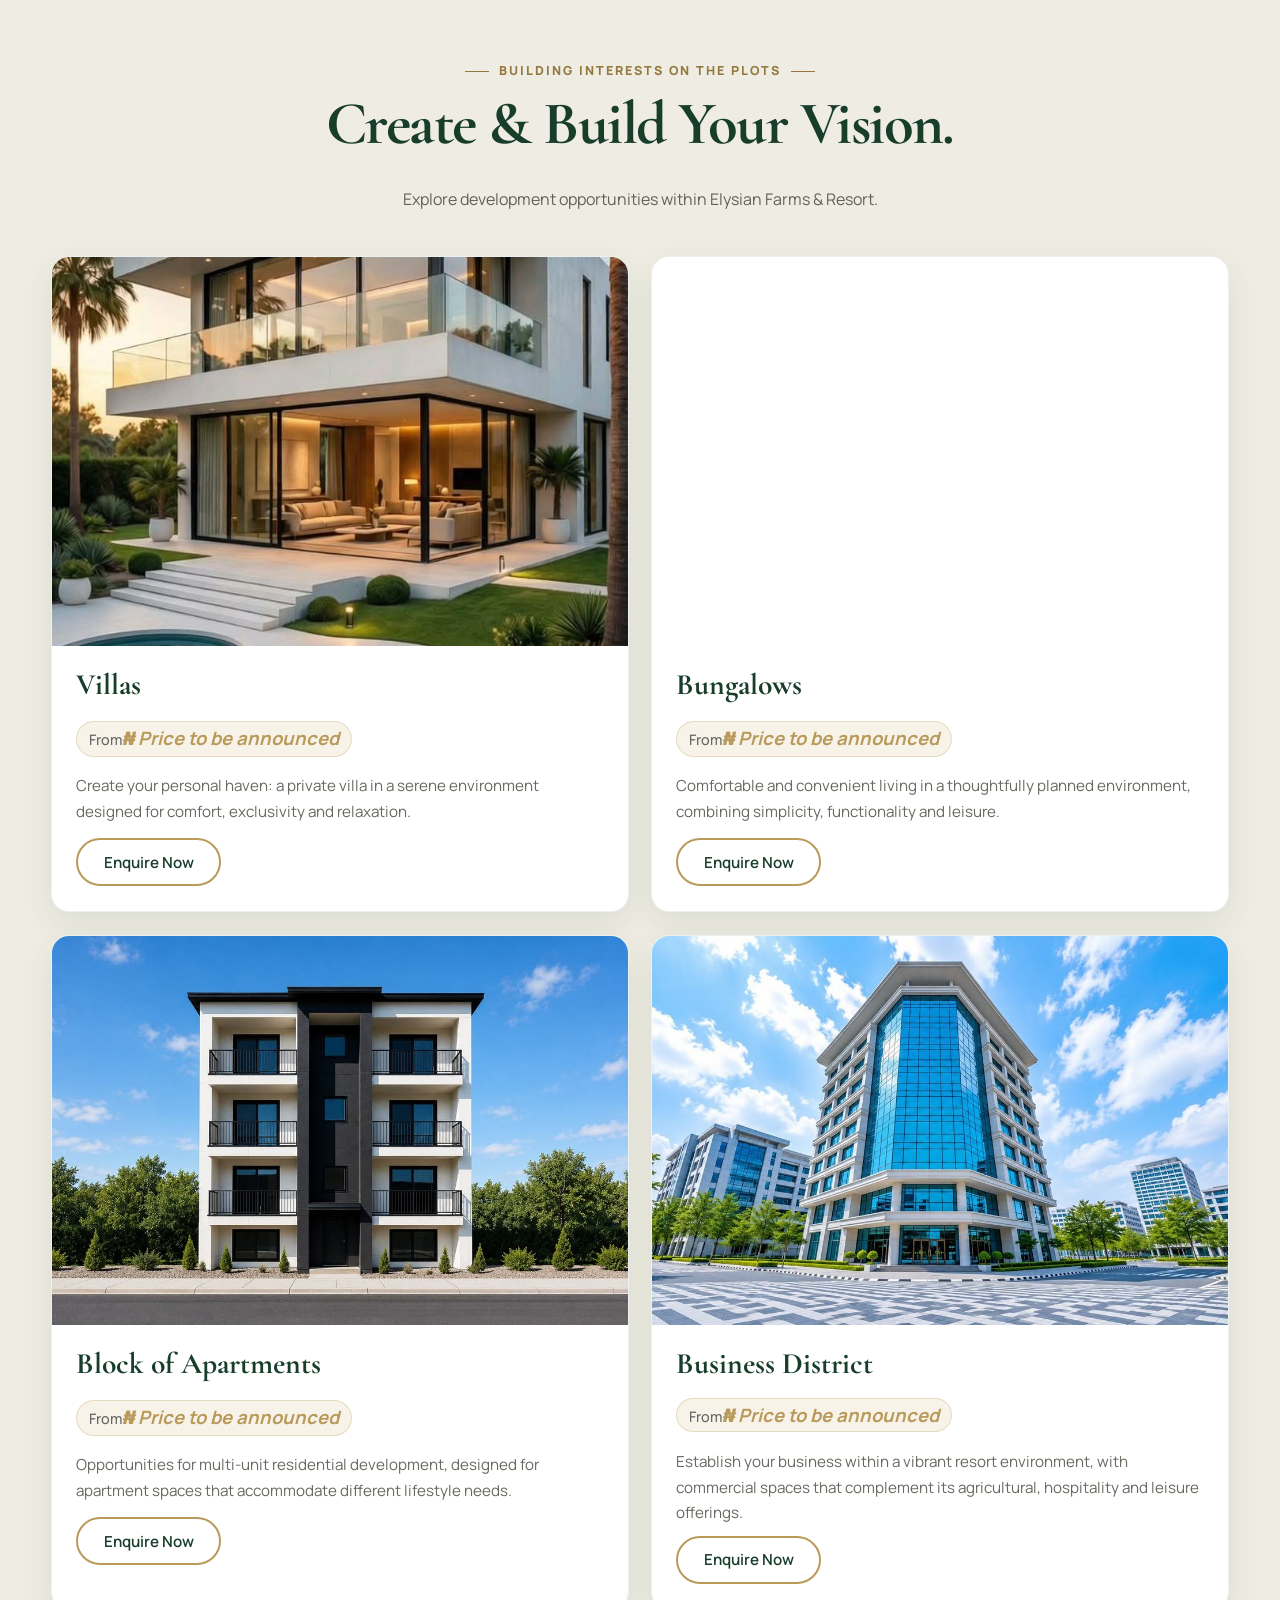
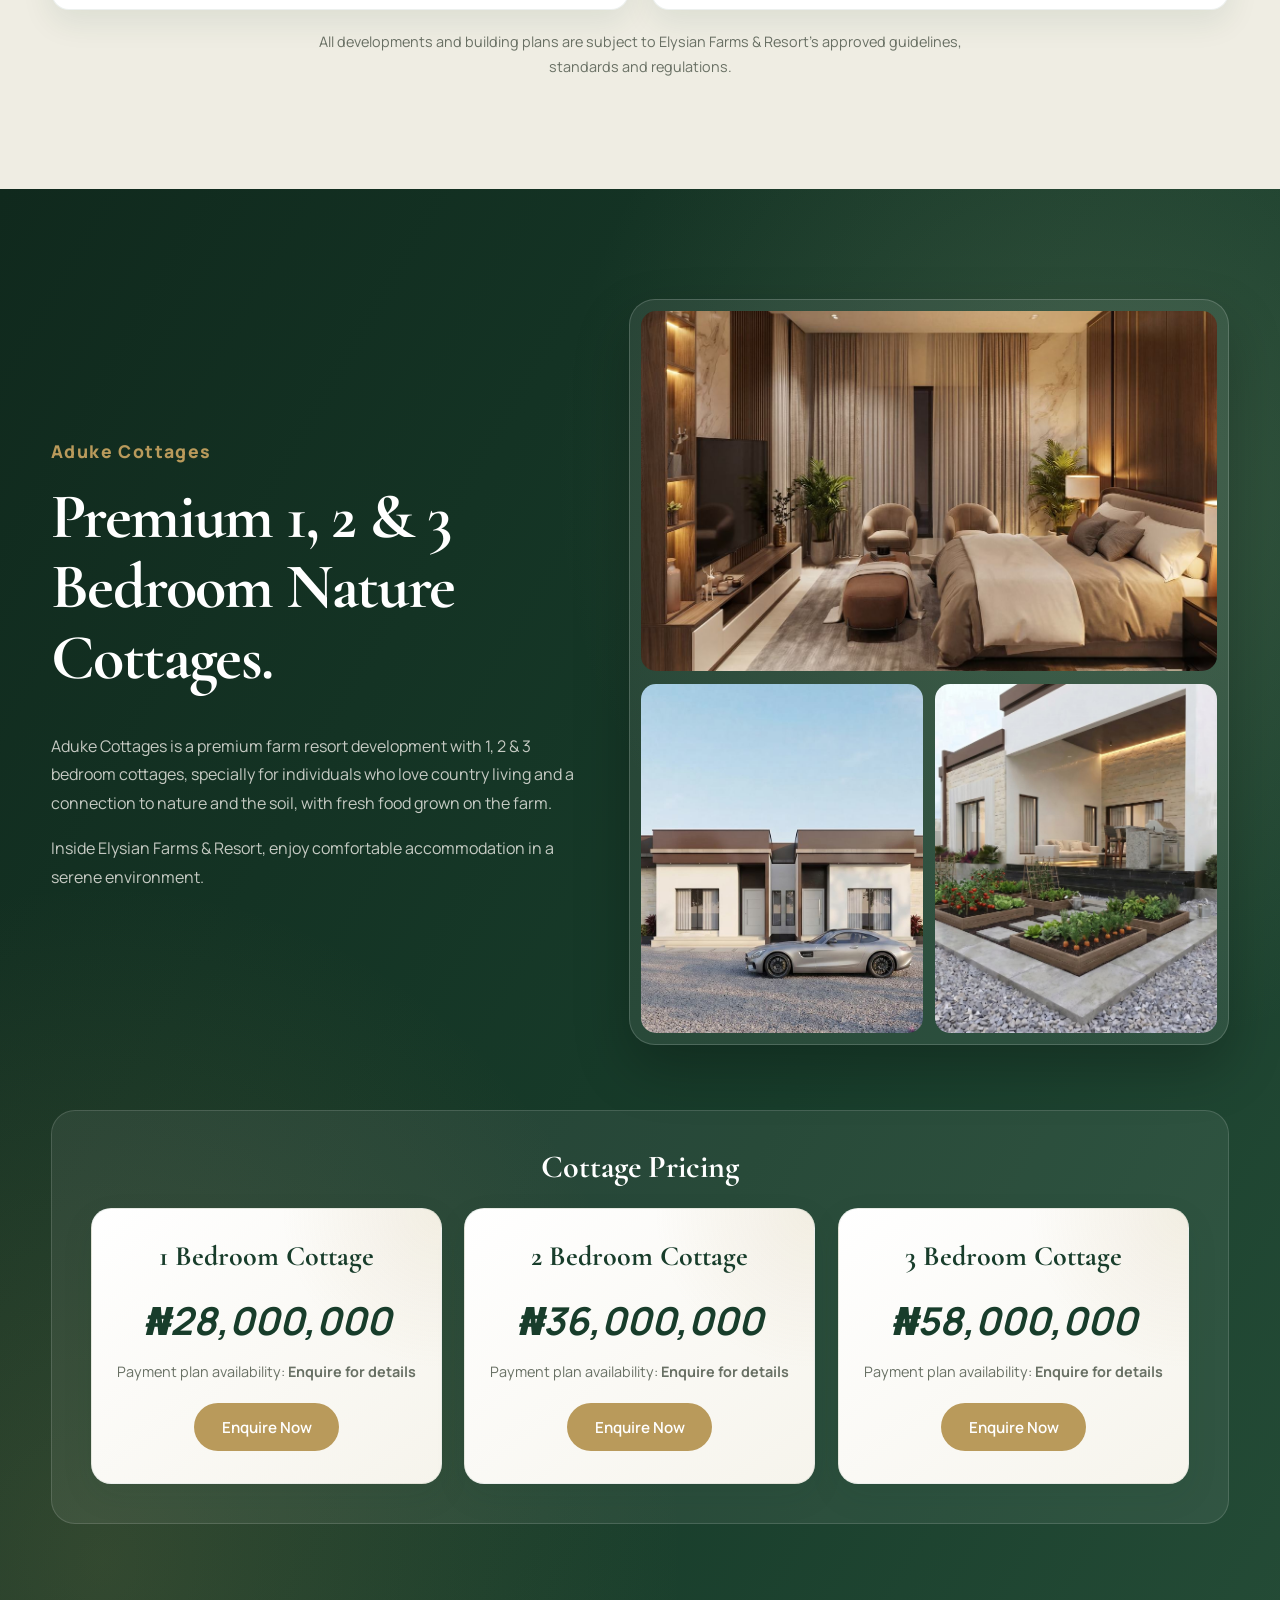
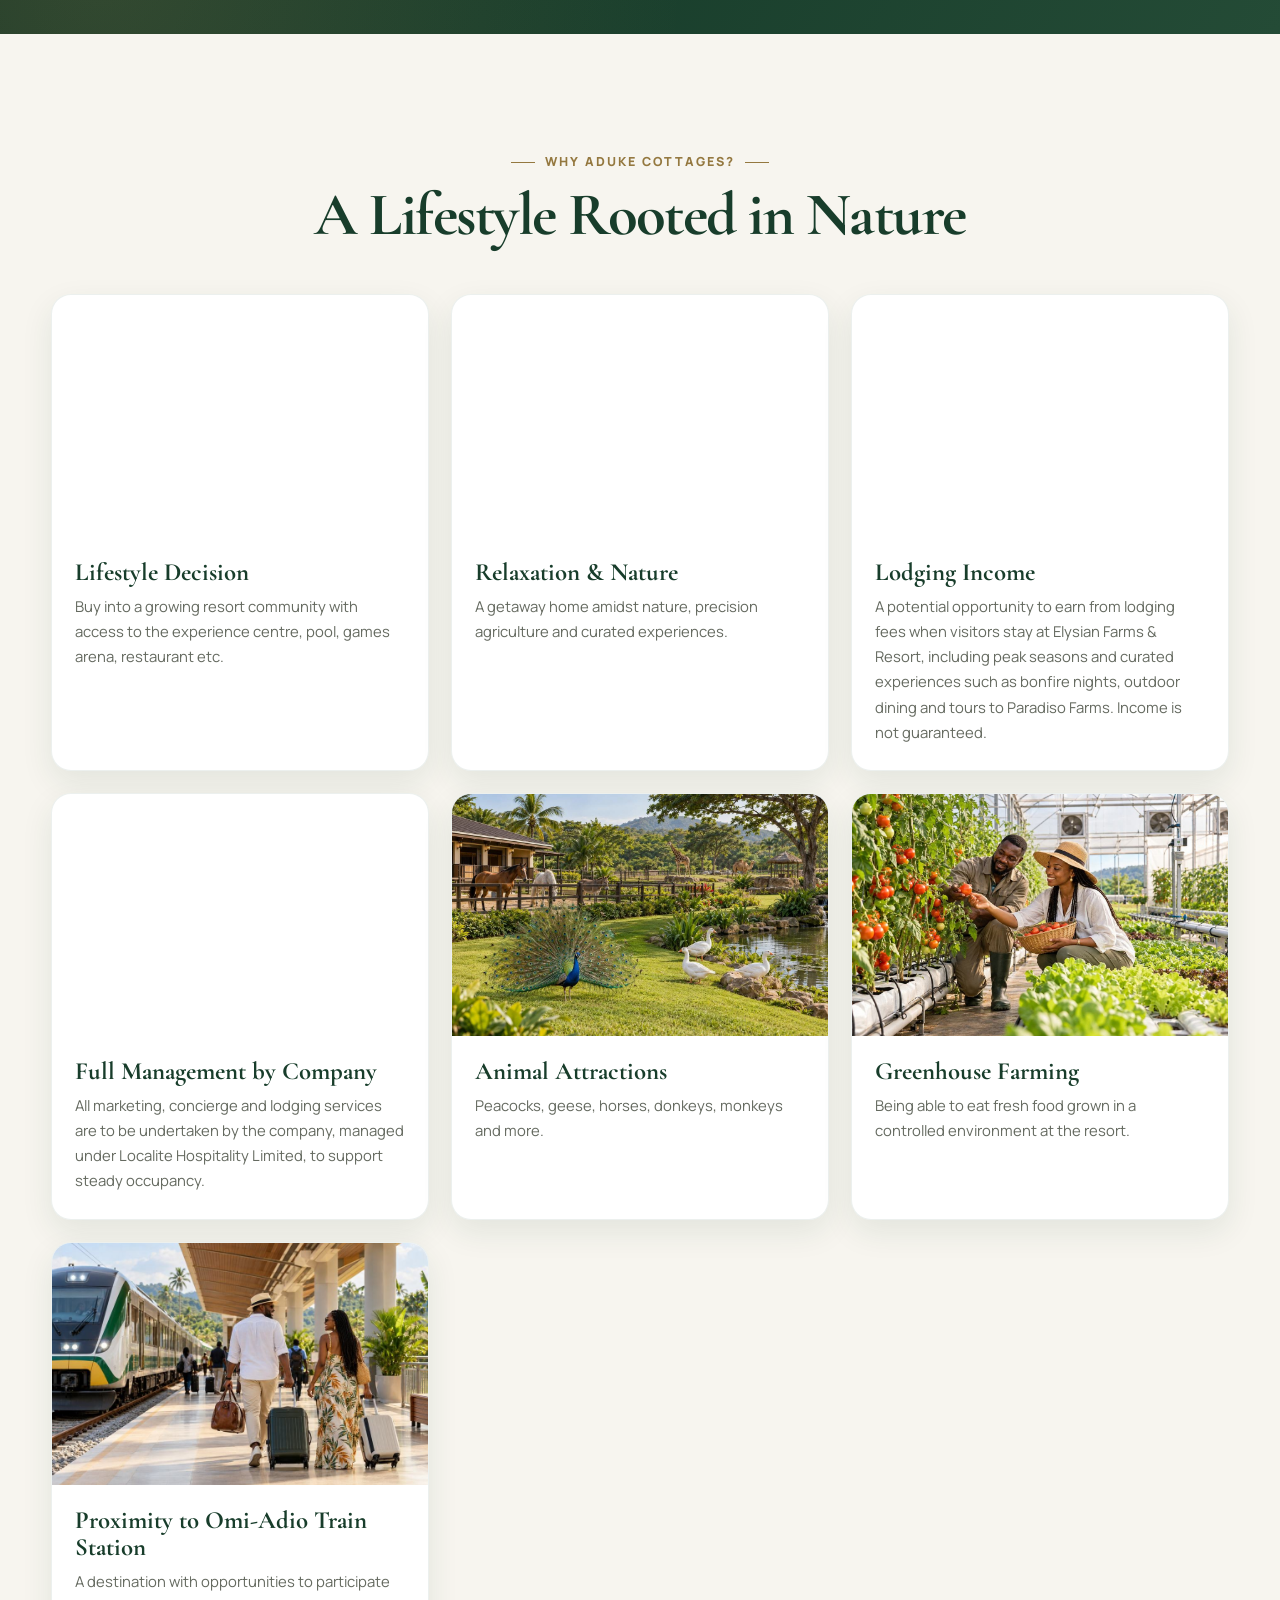
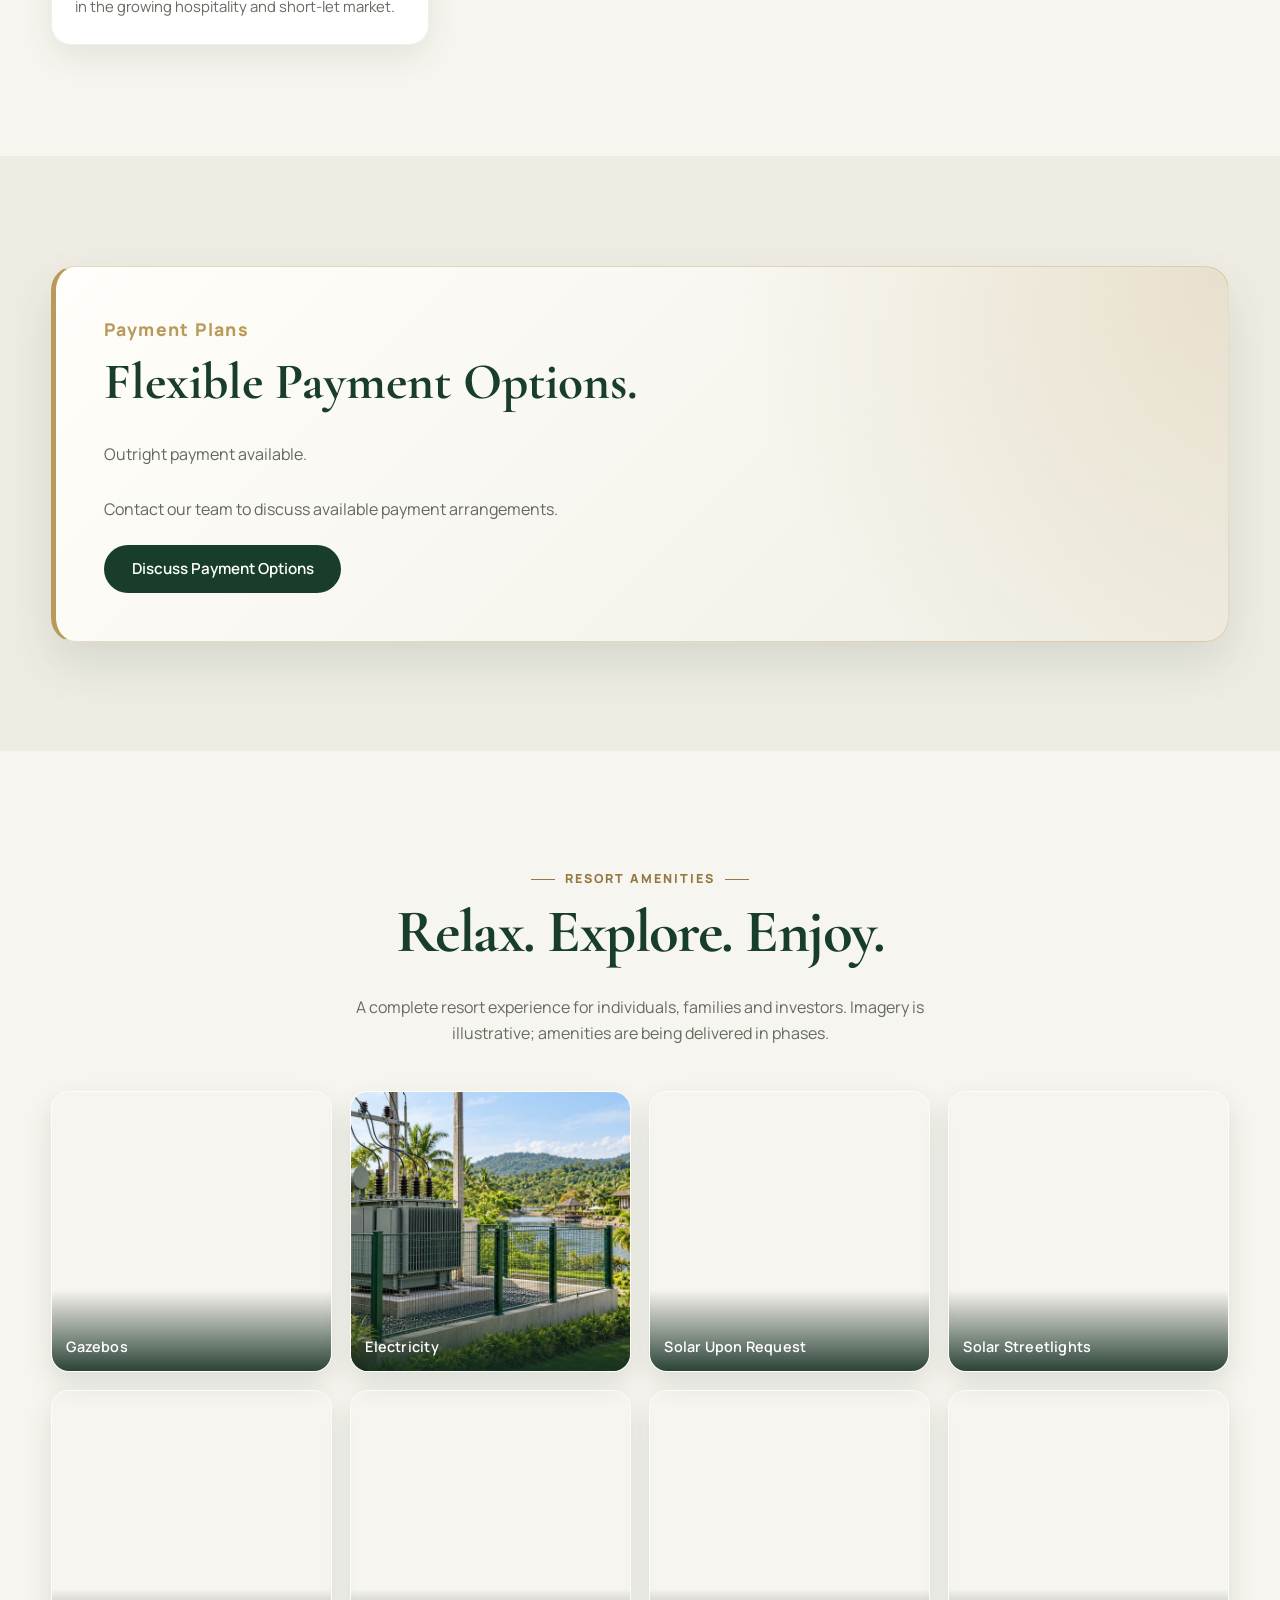
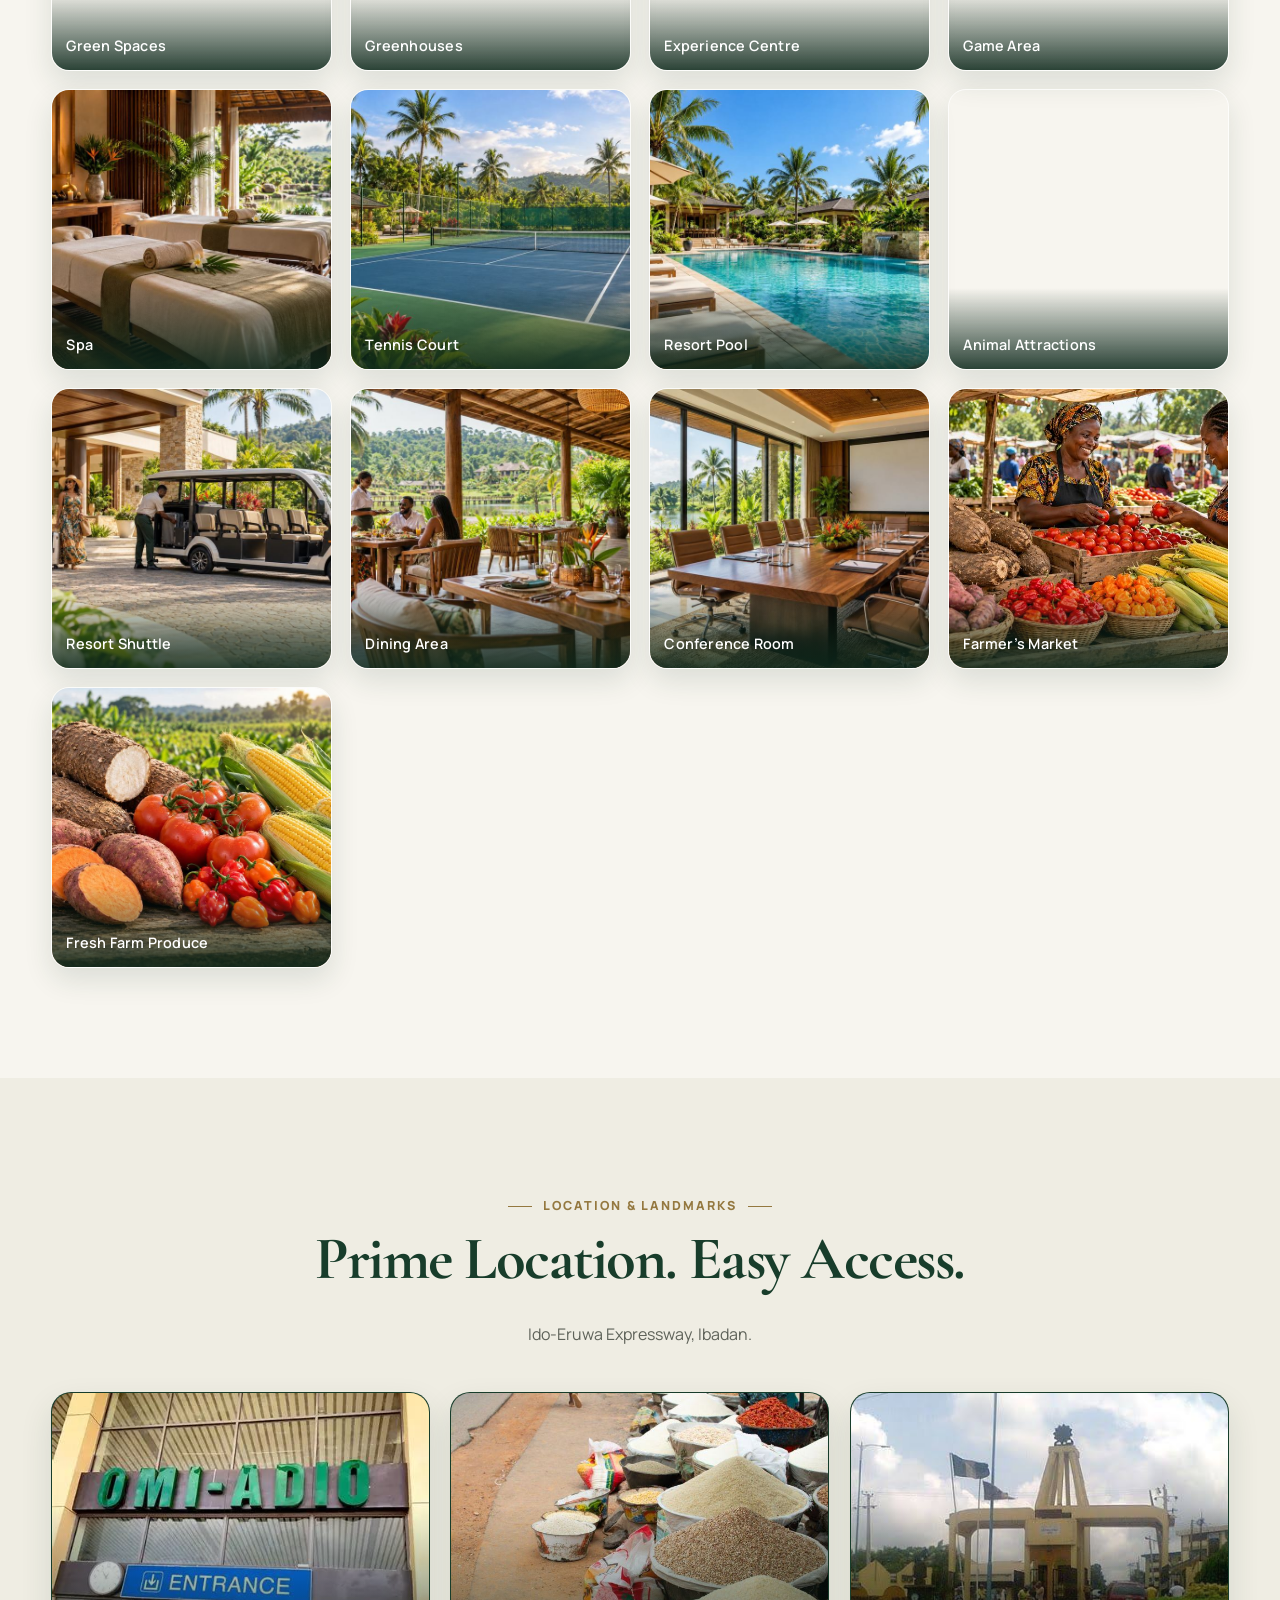
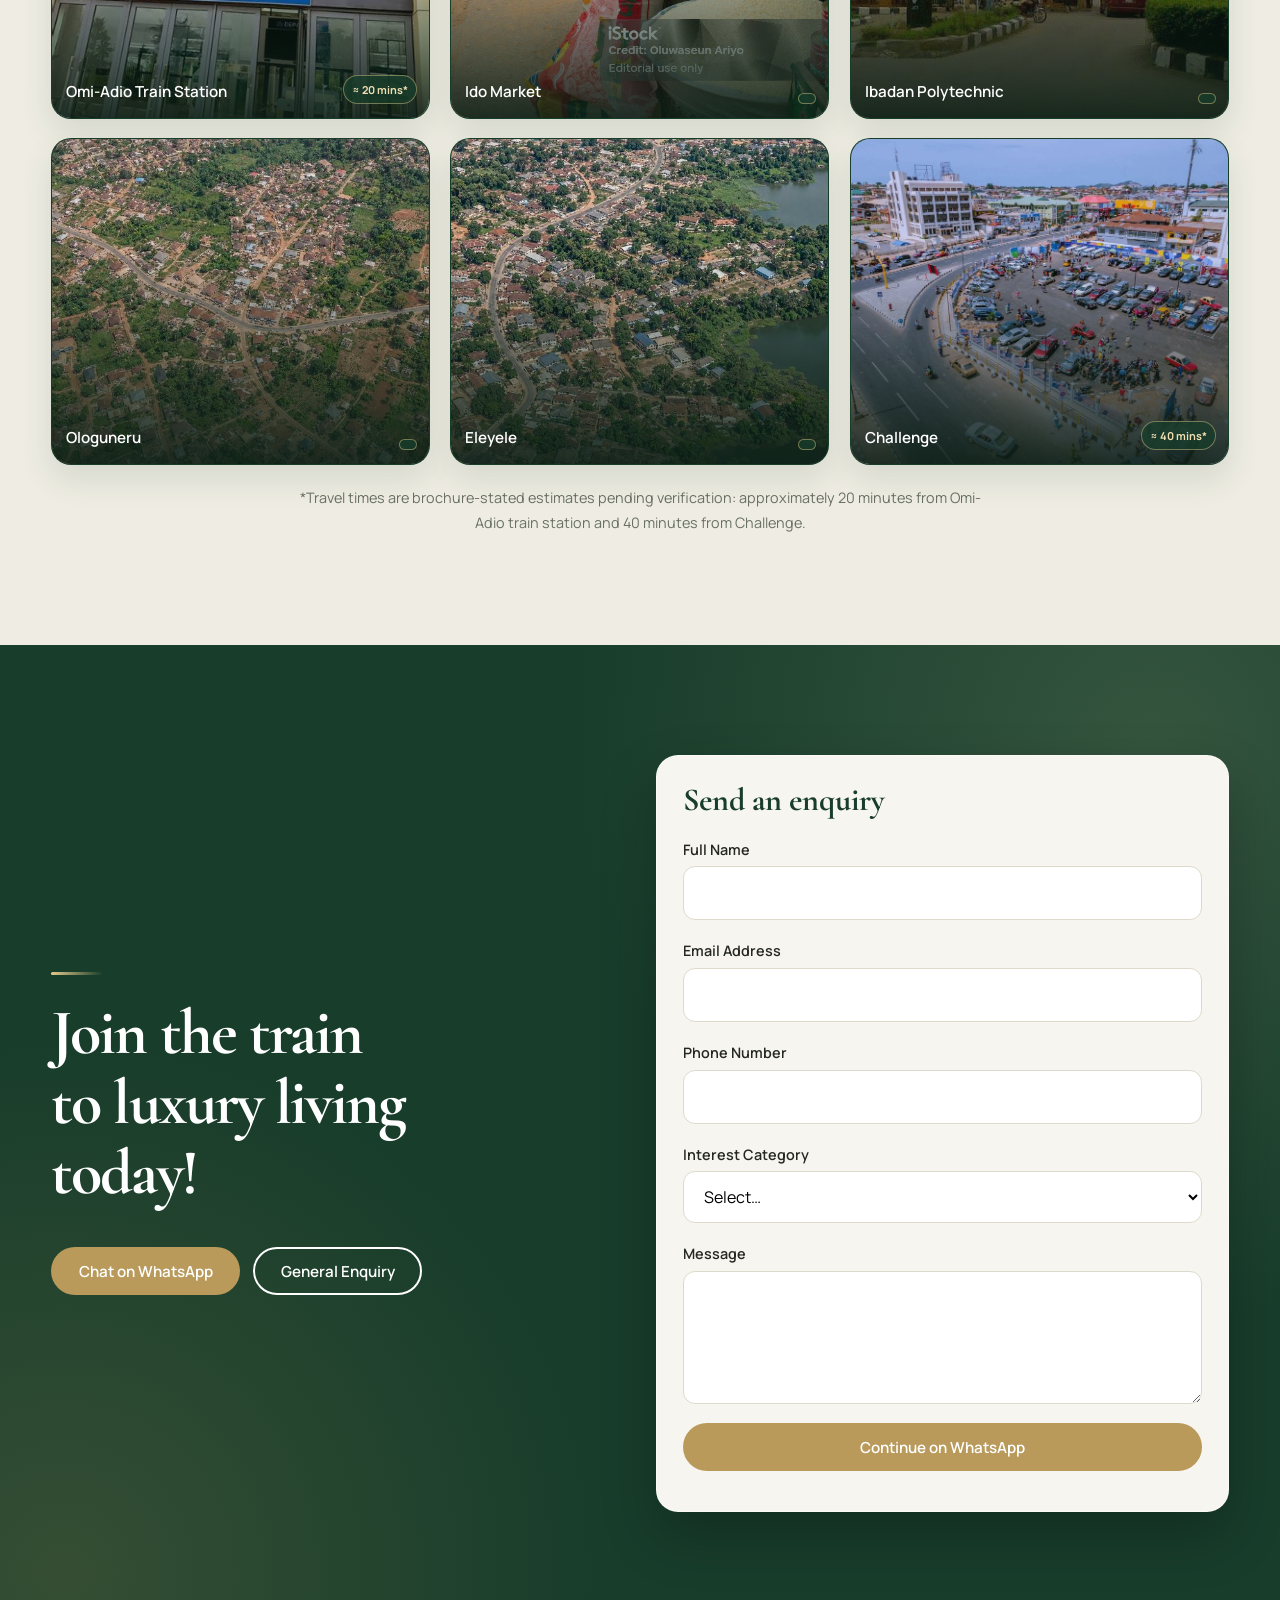
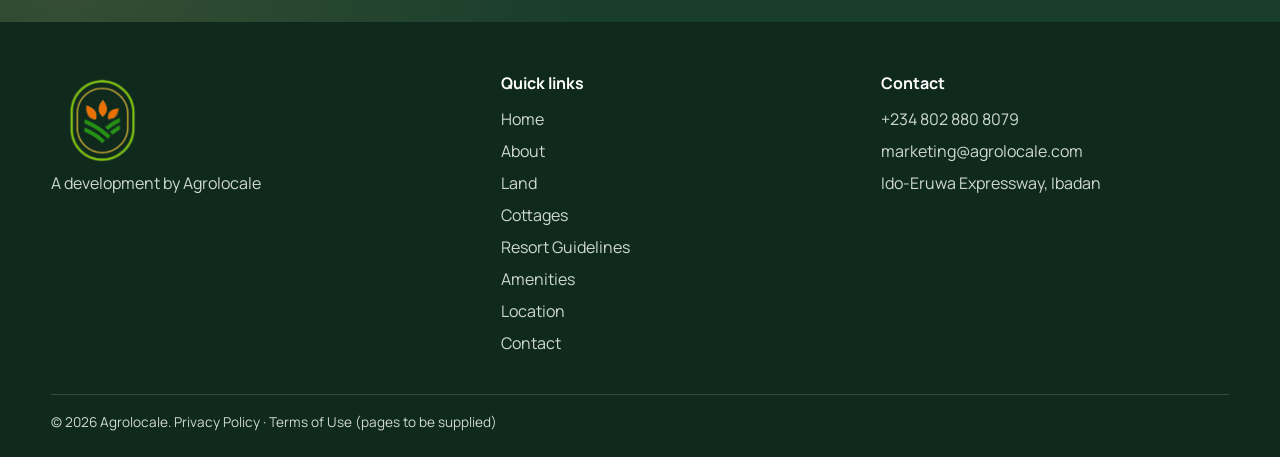
==== commit f5ad71e3: "Add Meta Pixel tracking, new guidelines section, and thank you page - Integrated Meta Pixel tracking" ====
--- a/index.html
+++ b/index.html
@@ -99,6 +99,26 @@
       return false;
     }
     </script>
+
+    <!-- Meta Pixel Code -->
+    <script>
+        !function (f, b, e, v, n, t, s) {
+            if (f.fbq) return; n = f.fbq = function () {
+                n.callMethod ?
+                n.callMethod.apply(n, arguments) : n.queue.push(arguments)
+            };
+            if (!f._fbq) f._fbq = n; n.push = n; n.loaded = !0; n.version = '2.0';
+            n.queue = []; t = b.createElement(e); t.async = !0;
+            t.src = v; s = b.getElementsByTagName(e)[0];
+            s.parentNode.insertBefore(t, s)
+        }(window, document, 'script',
+            'https://connect.facebook.net/en_US/fbevents.js');
+        fbq('init', '2271069093458675');
+        fbq('track', 'PageView');
+    </script>
+    <noscript><img height="1" width="1" style="display:none"
+            src="https://www.facebook.com/tr?id=2271069093458675&ev=PageView&noscript=1" /></noscript>
+    <!-- End Meta Pixel Code -->
 </head>
 <script async src="https://www.googletagmanager.com/gtm.js?id=GTM-TQBMDG2C"></script>
 <script>
@@ -118,6 +138,7 @@
             <nav aria-label="Primary">
                 <ul id="menu">
                     <li><a href="#home">Home</a></li>
+                    <li><a href="#guidelines">Guidelines</a></li>
                     <li><a href="#about">About</a></li>
                     <li><a href="#land">Land</a></li>
                     <li><a href="#cottages">Cottages</a></li>
@@ -165,6 +186,86 @@
             <a class="scroll" href="#about" aria-label="Scroll to About"><span></span></a>
         </section>
 
+        <section id="guidelines" class="sec guidelines">
+            <div class="wrap guidelines-layout">
+                <div class="guidelines-copy">
+                    <p class="guidelines-kicker"><span aria-hidden="true"></span> Before you subscribe</p>
+                    <h2>Understand the details.<br><em>Enjoy the resort.</em></h2>
+                    <p class="guidelines-intro">Explore the guidance for ownership, plot use, building approvals,
+                        utilities, shared services, and ongoing charges at Elysian Farms &amp; Resort.</p>
+                    <div class="guidelines-note">
+                        <span class="guidelines-note-mark" aria-hidden="true">i</span>
+                        <div>
+                            <strong>Part of your subscription pack</strong>
+                            <p>Read and sign these Guidelines with your Subscription Form and FAQ Form. Payment amounts
+                                and instalment dates are listed in your Subscription Form or Schedule A.</p>
+                        </div>
+                    </div>
+                    <div class="guidelines-download-grid">
+                        <!-- <a class="btn guidelines-download"
+                            href="assets/docs/elysian-farm-and-resort-guidelines.pdf"
+                            download="elysian-farm-and-resort-guidelines.pdf">
+                            <svg class="guidelines-download-icon" width="24" height="24" viewBox="0 0 24 24"
+                                fill="none" aria-hidden="true" xmlns="http://www.w3.org/2000/svg">
+                                <path d="M12 3v12m0 0 4-4m-4 4-4-4M5 16v4h14v-4" stroke="currentColor"
+                                    stroke-width="1.8" stroke-linecap="round" stroke-linejoin="round" />
+                            </svg>
+                            <span class="guidelines-download-text">
+                                <strong>Download Resort Guidelines</strong>
+                                <small>PDF document &middot; 10 pages</small>
+                            </span>
+                            <svg class="guidelines-download-arrow" width="20" height="20" viewBox="0 0 24 24"
+                                fill="none" aria-hidden="true" xmlns="http://www.w3.org/2000/svg">
+                                <path d="M5 12h14m-6-6 6 6-6 6" stroke="currentColor" stroke-width="1.8"
+                                    stroke-linecap="round" stroke-linejoin="round" />
+                            </svg>
+                        </a> -->
+                        <a class="btn guidelines-download brochure-download"
+                            href="assets/docs/elysian-farm-and-resort-brochure.pdf"
+                            download="elysian-farm-and-resort-brochure.pdf">
+                            <svg class="guidelines-download-icon" width="24" height="24" viewBox="0 0 24 24"
+                                fill="none" aria-hidden="true" xmlns="http://www.w3.org/2000/svg">
+                                <path d="M12 3v12m0 0 4-4m-4 4-4-4M5 16v4h14v-4" stroke="currentColor"
+                                    stroke-width="1.8" stroke-linecap="round" stroke-linejoin="round" />
+                            </svg>
+                            <span class="guidelines-download-text">
+                                <strong>Download the Resort Brochure</strong>
+                                <small>Explore Elysian Farms &amp; Resort &middot; PDF</small>
+                            </span>
+                            <svg class="guidelines-download-arrow" width="20" height="20" viewBox="0 0 24 24"
+                                fill="none" aria-hidden="true" xmlns="http://www.w3.org/2000/svg">
+                                <path d="M5 12h14m-6-6 6 6-6 6" stroke="currentColor" stroke-width="1.8"
+                                    stroke-linecap="round" stroke-linejoin="round" />
+                            </svg>
+                        </a>
+                    </div>
+                </div>
+                <div class="guidelines-art" aria-hidden="true">
+                    <div class="guidelines-sheet">
+                        <div class="guidelines-sheet-brand">
+                            <span class="guidelines-monogram">E</span>
+                            <span>ELYSIAN FARMS<br>&amp; RESORT</span>
+                        </div>
+                        <span class="guidelines-sheet-label">OFFICIAL RESORT DOCUMENT</span>
+                        <p class="guidelines-sheet-overline">OWNERSHIP &middot; DEVELOPMENT &middot; RESORT LIVING</p>
+                        <h3>Resort<br>Brochure <small>&</small><br>Guidelines</h3>
+                        <div class="guidelines-sheet-lines"><span></span><span></span><span></span></div>
+                        <div class="guidelines-sheet-footer">
+                            <span>MANAGED BY</span>
+                            <strong>LOCALITE HOSPITALITY LIMITED</strong>
+                        </div>
+                    </div>
+                    <div class="guidelines-float">
+                        <span class="guidelines-float-check" aria-hidden="true">&check;</span>
+                        <span><strong>Know what to expect</strong><small>Before you make a commitment</small></span>
+                    </div>
+                    <div class="guidelines-page-stamp">
+                        <span>PDF</span><strong>10</strong><small>pages</small>
+                    </div>
+                </div>
+            </div>
+        </section>
+
         <section id="about" class="sec">
             <div class="wrap about">
                 <div class="reveal">
@@ -384,7 +485,7 @@
             </div>
         </section>
 
-        <section id="cottages" class="sec dark">
+        <section id="cottages" class="sec dark cottages-section">
             <div class="wrap cot">
                 <div class="reveal">
                     <p class="eyebrow">Aduke Cottages</p>
@@ -672,7 +773,7 @@
                     <div class="f"><label for="f-msg">Message</label><textarea id="f-msg" name="message" rows="4"
                             required></textarea><span class="err" role="alert"></span></div>
                     <button class="btn btn-gold" type="submit">Continue on WhatsApp</button>
-                    
+                    <p id="form-status" class="status" role="status" aria-live="polite"></p>
                 </form>
             </div>
         </section>
@@ -692,6 +793,7 @@
                     <li><a href="#about">About</a></li>
                     <li><a href="#land">Land</a></li>
                     <li><a href="#cottages">Cottages</a></li>
+                    <li><a href="#guidelines">Resort Guidelines</a></li>
                     <li><a href="#amenities">Amenities</a></li>
                     <li><a href="#location">Location</a></li>
                     <li><a href="#contact">Contact</a></li>
--- a/css/style.css
+++ b/css/style.css
@@ -727,6 +727,470 @@
 
 .pay .btn {
     margin-top: .6rem
+}
+
+.guidelines {
+    position: relative;
+    isolation: isolate;
+    overflow: hidden;
+    color: #f7f5ef;
+    background:
+        radial-gradient(ellipse at 84% 18%, rgba(138, 155, 120, .25), transparent 34%),
+        radial-gradient(ellipse at 8% 94%, rgba(185, 154, 91, .2), transparent 32%),
+        linear-gradient(122deg, #10291d 0%, #183d2b 54%, #244b36 100%)
+}
+
+.guidelines::before {
+    content: "";
+    position: absolute;
+    z-index: 0;
+    top: -48%;
+    right: 12%;
+    width: min(58vw, 700px);
+    aspect-ratio: 1;
+    border: 1px solid rgba(227, 201, 139, .13);
+    border-radius: 50%;
+    box-shadow: 0 0 0 42px rgba(255, 255, 255, .018), 0 0 0 96px rgba(255, 255, 255, .014);
+    pointer-events: none
+}
+
+.guidelines-layout {
+    position: relative;
+    z-index: 1;
+    display: grid;
+    align-items: center;
+    gap: clamp(2.5rem, 7vw, 6rem)
+}
+
+.guidelines-copy {
+    max-width: 620px
+}
+
+.guidelines-kicker {
+    display: inline-flex;
+    align-items: center;
+    gap: .65rem;
+    margin-bottom: 1.4rem;
+    padding: .52rem .9rem;
+    border: 1px solid rgba(227, 201, 139, .35);
+    border-radius: 999px;
+    background: rgba(255, 255, 255, .06);
+    color: #e3c98b;
+    font-size: .75rem;
+    font-weight: 800;
+    letter-spacing: .13em;
+    text-transform: uppercase
+}
+
+.guidelines-kicker span {
+    width: 7px;
+    height: 7px;
+    border-radius: 50%;
+    background: #e3c98b;
+    box-shadow: 0 0 12px rgba(227, 201, 139, .8)
+}
+
+.guidelines h2 {
+    margin-bottom: 1.1rem;
+    color: #fff;
+    font-size: clamp(2.8rem, 6vw, 4.7rem);
+    letter-spacing: -.035em;
+    line-height: .98
+}
+
+.guidelines h2 em {
+    color: #e3c98b;
+    font-style: normal
+}
+
+.guidelines-intro {
+    max-width: 54ch;
+    margin-bottom: 1.6rem;
+    color: rgba(247, 245, 239, .82);
+    font-size: 1.03rem;
+    line-height: 1.8
+}
+
+.guidelines-note {
+    display: flex;
+    align-items: flex-start;
+    gap: .9rem;
+    max-width: 570px;
+    margin-bottom: 1.6rem;
+    padding: 1rem 1.1rem;
+    border: 1px solid rgba(255, 255, 255, .12);
+    border-left: 3px solid #b99a5b;
+    border-radius: 14px;
+    background: rgba(255, 255, 255, .065)
+}
+
+.guidelines-note-mark {
+    display: grid;
+    flex: none;
+    width: 25px;
+    height: 25px;
+    place-items: center;
+    border-radius: 50%;
+    background: rgba(227, 201, 139, .17);
+    color: #e3c98b;
+    font-family: var(--serif);
+    font-size: 1.1rem;
+    font-weight: 700
+}
+
+.guidelines-note strong {
+    display: block;
+    margin-bottom: .2rem;
+    color: #fff;
+    font-size: .9rem
+}
+
+.guidelines-note p {
+    color: rgba(247, 245, 239, .72);
+    font-size: .82rem;
+    line-height: 1.65
+}
+
+.guidelines-download-grid {
+    display: grid;
+    grid-template-columns: repeat(2, minmax(0, 1fr));
+    gap: .85rem;
+    max-width: 650px
+}
+
+.guidelines-download {
+    display: flex;
+    width: 100%;
+    max-width: 100%;
+    min-width: 0;
+    min-height: 76px;
+    gap: .65rem;
+    padding: .8rem .9rem;
+    border: 1px solid rgba(255, 255, 255, .48);
+    border-radius: 16px;
+    background: linear-gradient(135deg, #f1dfb2, #c8a962);
+    box-shadow: 0 12px 30px rgba(0, 0, 0, .22);
+    color: #183d2b;
+    text-align: left;
+    transition: transform .25s, box-shadow .25s, filter .25s
+}
+
+.guidelines-download:hover {
+    transform: translateY(-3px);
+    box-shadow: 0 18px 34px rgba(0, 0, 0, .3);
+    filter: brightness(1.04)
+}
+
+.guidelines-download-icon,
+.guidelines-download-arrow {
+    flex: none
+}
+
+.guidelines-download-text {
+    display: grid;
+    gap: .12rem
+}
+
+.guidelines-download-text strong {
+    font-size: .92rem
+}
+
+.guidelines-download-text small {
+    color: rgba(24, 61, 43, .75);
+    font-size: .72rem;
+    font-weight: 700
+}
+
+.guidelines-download-arrow {
+    margin-left: auto
+}
+
+.brochure-download {
+    border-color: rgba(255, 255, 255, .32);
+    background: rgba(255, 255, 255, .075);
+    box-shadow: inset 0 1px 0 rgba(255, 255, 255, .08);
+    color: #fff
+}
+
+.brochure-download:hover {
+    border-color: rgba(227, 201, 139, .8);
+    background: rgba(255, 255, 255, .13);
+    box-shadow: 0 12px 30px rgba(0, 0, 0, .18);
+    filter: none
+}
+
+.brochure-download .guidelines-download-icon {
+    box-sizing: content-box;
+    padding: .55rem;
+    border: 1px solid rgba(227, 201, 139, .3);
+    border-radius: 11px;
+    background: rgba(227, 201, 139, .12);
+    color: #e3c98b
+}
+
+.brochure-download .guidelines-download-text small {
+    color: rgba(247, 245, 239, .68)
+}
+
+.brochure-download .guidelines-download-arrow {
+    color: #e3c98b
+}
+
+.guidelines-art {
+    position: relative;
+    display: grid;
+    min-height: 430px;
+    place-items: center;
+    isolation: isolate
+}
+
+.guidelines-art::before {
+    content: "";
+    position: absolute;
+    z-index: -1;
+    width: min(75%, 360px);
+    aspect-ratio: 1;
+    border-radius: 50%;
+    background: radial-gradient(circle, rgba(227, 201, 139, .22), rgba(138, 155, 120, .12) 48%, transparent 70%);
+    filter: blur(5px)
+}
+
+.guidelines-sheet {
+    position: relative;
+    width: min(82%, 350px);
+    min-height: 410px;
+    overflow: hidden;
+    padding: 1.55rem 1.65rem;
+    transform: rotate(2deg);
+    border: 1px solid rgba(255, 255, 255, .72);
+    border-left: 6px solid #c8a962;
+    border-radius: 4px 18px 18px 4px;
+    background: linear-gradient(145deg, #fffefa, #f0ecdf);
+    box-shadow: 0 32px 65px rgba(0, 0, 0, .34), 0 3px 0 rgba(255, 255, 255, .35) inset;
+    color: var(--green)
+}
+
+.guidelines-sheet::after {
+    position: absolute;
+    top: 0;
+    right: 0;
+    width: 42px;
+    height: 42px;
+    background: linear-gradient(225deg, #d9d2c2 0 48%, #f7f3e8 50%);
+    content: ""
+}
+
+.guidelines-sheet-brand {
+    display: flex;
+    align-items: center;
+    gap: .7rem;
+    color: var(--green);
+    font-size: .58rem;
+    font-weight: 900;
+    letter-spacing: .12em;
+    line-height: 1.35
+}
+
+.guidelines-monogram {
+    display: grid;
+    width: 42px;
+    height: 42px;
+    place-items: center;
+    border: 1px solid rgba(185, 154, 91, .7);
+    border-radius: 50%;
+    color: #9c7d40;
+    font-family: var(--serif);
+    font-size: 1.7rem;
+    font-weight: 700
+}
+
+.guidelines-sheet-label {
+    display: inline-block;
+    margin-top: 1.7rem;
+    padding: .35rem .55rem;
+    border: 1px solid rgba(185, 154, 91, .45);
+    border-radius: 3px;
+    color: #8d7442;
+    font-size: .53rem;
+    font-weight: 900;
+    letter-spacing: .15em
+}
+
+.guidelines-sheet-overline {
+    margin: 1.35rem 0 .65rem;
+    color: #7a806e;
+    font-size: .52rem;
+    font-weight: 800;
+    letter-spacing: .13em
+}
+
+.guidelines-sheet h3 {
+    margin-bottom: 1.35rem;
+    color: var(--green);
+    font-size: clamp(2.5rem, 5vw, 3.2rem);
+    line-height: .92
+}
+
+.guidelines-sheet-lines {
+    display: grid;
+    gap: .4rem;
+    width: 78%;
+    margin-bottom: 1.2rem
+}
+
+.guidelines-sheet-lines span {
+    height: 2px;
+    border-radius: 2px;
+    background: rgba(24, 61, 43, .14)
+}
+
+.guidelines-sheet-lines span:nth-child(2) {
+    width: 82%
+}
+
+.guidelines-sheet-lines span:nth-child(3) {
+    width: 58%
+}
+
+.guidelines-sheet-footer {
+    display: grid;
+    gap: .22rem;
+    padding-top: .75rem;
+    border-top: 1px solid rgba(24, 61, 43, .16)
+}
+
+.guidelines-sheet-footer span {
+    color: #8d7442;
+    font-size: .48rem;
+    font-weight: 900;
+    letter-spacing: .15em
+}
+
+.guidelines-sheet-footer strong {
+    color: var(--green);
+    font-size: .6rem;
+    letter-spacing: .08em
+}
+
+.guidelines-float {
+    position: absolute;
+    top: 13%;
+    right: 0;
+    display: flex;
+    align-items: center;
+    gap: .65rem;
+    max-width: 230px;
+    padding: .75rem .9rem;
+    border: 1px solid rgba(24, 61, 43, .08);
+    border-radius: 13px;
+    background: rgba(255, 254, 250, .96);
+    box-shadow: 0 12px 28px rgba(0, 0, 0, .2);
+    color: var(--green)
+}
+
+.guidelines-float-check {
+    display: grid;
+    flex: none;
+    width: 30px;
+    height: 30px;
+    place-items: center;
+    border-radius: 50%;
+    background: #e8eee4;
+    color: var(--green);
+    font-size: 1rem;
+    font-weight: 900
+}
+
+.guidelines-float strong,
+.guidelines-float small {
+    display: block
+}
+
+.guidelines-float strong {
+    font-size: .72rem
+}
+
+.guidelines-float small {
+    margin-top: .1rem;
+    color: #687365;
+    font-size: .62rem
+}
+
+.guidelines-page-stamp {
+    position: absolute;
+    right: 5%;
+    bottom: 11%;
+    display: grid;
+    width: 78px;
+    height: 78px;
+    align-content: center;
+    justify-items: center;
+    transform: rotate(8deg);
+    border: 1px solid rgba(227, 201, 139, .8);
+    border-radius: 50%;
+    background: #183d2b;
+    box-shadow: 0 12px 22px rgba(0, 0, 0, .24);
+    color: #fff
+}
+
+.guidelines-page-stamp span,
+.guidelines-page-stamp small {
+    color: #e3c98b;
+    font-size: .48rem;
+    font-weight: 800;
+    letter-spacing: .13em;
+    text-transform: uppercase
+}
+
+.guidelines-page-stamp strong {
+    font-family: var(--serif);
+    font-size: 1.7rem;
+    line-height: .95
+}
+
+@media (max-width: 560px) {
+    .guidelines-download-grid {
+        grid-template-columns: 1fr
+    }
+}
+
+@media (min-width: 900px) {
+    .guidelines-layout {
+        grid-template-columns: minmax(0, 1.08fr) minmax(350px, .92fr)
+    }
+
+    .guidelines-art {
+        min-height: 500px
+    }
+}
+
+@media (max-width: 480px) {
+    .guidelines-art {
+        min-height: 390px
+    }
+
+    .guidelines-sheet {
+        width: 84%;
+        min-height: 370px;
+        padding: 1.3rem
+    }
+
+    .guidelines-sheet-label {
+        margin-top: 1.2rem
+    }
+
+    .guidelines-float {
+        top: 8%;
+        right: -2%;
+        max-width: 205px
+    }
+
+    .guidelines-page-stamp {
+        right: 2%;
+        bottom: 7%;
+        width: 68px;
+        height: 68px
+    }
 }
 
 .amgrid {
@@ -1123,20 +1587,643 @@
     .grid3 {
         grid-template-columns: repeat(3, 1fr)
     }
+}
+
+/* Shared section polish */
+.head {
+    max-width: 760px;
+    margin: 0 auto 2.8rem;
+    text-align: center
+}
+
+.head .eyebrow {
+    display: inline-flex;
+    align-items: center;
+    gap: .65rem;
+    color: #94783f;
+    font-size: .78rem;
+    letter-spacing: .16em;
+    text-transform: uppercase
+}
+
+.head .eyebrow::before,
+.head .eyebrow::after {
+    width: 24px;
+    height: 1px;
+    background: currentColor;
+    content: ""
+}
+
+.head h2 {
+    margin-bottom: .45em;
+    font-size: clamp(2.35rem, 5vw, 3.8rem);
+    letter-spacing: -.025em
+}
+
+.head > p:last-child {
+    max-width: 58ch;
+    margin-inline: auto;
+    color: #666b60
+}
+
+.alt .head > p:last-child {
+    color: #5e6259
+}
+
+/* About and values */
+.about > div:first-child {
+    position: relative;
+    overflow: hidden;
+    padding: clamp(1.5rem, 3vw, 2.4rem);
+    border: 1px solid rgba(24, 61, 43, .08);
+    border-radius: 24px;
+    background:
+        radial-gradient(circle at 100% 0, rgba(185, 154, 91, .15), transparent 34%),
+        linear-gradient(145deg, #fffefa, #f0eee5);
+    box-shadow: var(--sh)
+}
+
+.about > div:first-child::after {
+    position: absolute;
+    right: -52px;
+    bottom: -95px;
+    width: 200px;
+    height: 200px;
+    border: 1px solid rgba(185, 154, 91, .22);
+    border-radius: 50%;
+    box-shadow: 0 0 0 22px rgba(185, 154, 91, .045), 0 0 0 48px rgba(185, 154, 91, .035);
+    content: "";
+    pointer-events: none
+}
+
+.about > div:first-child > * {
+    position: relative;
+    z-index: 1
+}
+
+.about > div:first-child .eyebrow {
+    font-size: .82rem;
+    text-transform: uppercase;
+    letter-spacing: .14em
+}
+
+.about > div:first-child h2 {
+    font-size: clamp(2.2rem, 4vw, 3.3rem)
+}
+
+.about > div:first-child p:last-child {
+    color: #62685e;
+    line-height: 1.85
+}
+
+.vm > div {
+    position: relative;
+    overflow: hidden;
+    padding: 1.7rem 1.7rem 1.7rem 1.9rem;
+    border: 1px solid rgba(24, 61, 43, .08);
+    border-top: 0;
+    border-left: 4px solid var(--gold);
+    background: linear-gradient(145deg, #fff, #f4f2e9);
+    transition: transform .25s, box-shadow .25s
+}
+
+.vm > div:hover {
+    transform: translateY(-4px);
+    box-shadow: 0 16px 34px rgba(24, 61, 43, .14)
+}
+
+.vm h3 {
+    margin-bottom: .55rem;
+    font-size: 1.8rem
+}
+
+.vm p {
+    color: #61665d
+}
+
+.values {
+    border: 1px solid rgba(227, 201, 139, .25)
+}
+
+/* Land, buildings, and cottage cards */
+.card,
+.price-card,
+.why {
+    border: 1px solid rgba(24, 61, 43, .08);
+    box-shadow: 0 12px 32px rgba(24, 61, 43, .09)
+}
+
+.card:hover,
+.why:hover {
+    box-shadow: 0 22px 48px rgba(24, 61, 43, .19)
+}
+
+.card img {
+    aspect-ratio: 1.48;
+    transition: transform .7s cubic-bezier(.2, .7, .2, 1)
+}
+
+.card:hover img {
+    transform: scale(1.045)
+}
+
+.card-b {
+    position: relative;
+    min-height: 265px;
+    padding: 1.45rem 1.5rem 1.55rem
+}
+
+.card-b h3 {
+    margin-bottom: .15rem;
+    font-size: 1.85rem
+}
+
+.card-b .price {
+    display: inline-flex;
+    align-items: baseline;
+    width: fit-content;
+    margin: .35rem 0 .45rem;
+    padding: .18rem .72rem;
+    border: 1px solid rgba(185, 154, 91, .28);
+    border-radius: 999px;
+    background: #f7f3e8;
+    color: var(--green);
+    font-size: clamp(1.4rem, 2vw, 1.85rem);
+    animation: none
+}
+
+.card-b .price:hover {
+    transform: none;
+    color: var(--green)
+}
+
+.card-b > p:not(.price) {
+    color: #656a60;
+    line-height: 1.7
+}
+
+.card-b .btn {
+    margin-top: auto
+}
+
+.price-card {
+    position: relative;
+    align-content: start;
+    min-height: 270px;
+    padding: 2rem 1.5rem;
+    border-radius: 20px;
+    background:
+        radial-gradient(circle at 100% 0, rgba(185, 154, 91, .13), transparent 36%),
+        linear-gradient(145deg, #fff, #f6f4ec);
+    transition: transform .25s, box-shadow .25s
+}
+
+.price-card:hover {
+    transform: translateY(-6px);
+    box-shadow: 0 22px 42px rgba(0, 0, 0, .2)
+}
+
+.price-card h3 {
+    font-size: 1.75rem
+}
+
+.price-card .price {
+    margin: .15rem 0;
+    font-size: clamp(1.85rem, 3vw, 2.5rem);
+    animation: none
+}
+
+.price-card .price:hover {
+    transform: none
+}
+
+.price-card .pp {
+    color: #687064
+}
+
+.price-card .btn {
+    margin-top: .5rem
+}
+
+/* Greenhouse and cottage features */
+.gh > div:nth-child(2) {
+    position: relative;
+    padding: clamp(1.5rem, 3vw, 2.5rem);
+    border: 1px solid rgba(24, 61, 43, .08);
+    border-radius: 24px;
+    background:
+        radial-gradient(circle at 100% 0, rgba(185, 154, 91, .16), transparent 35%),
+        #fffefa;
+    box-shadow: var(--sh)
+}
+
+.gh > div:nth-child(2) .eyebrow {
+    font-size: .8rem;
+    text-transform: uppercase;
+    letter-spacing: .14em
+}
+
+.gh > div:nth-child(2) h2 {
+    font-size: clamp(2.2rem, 4vw, 3rem)
+}
+
+.gh > div:nth-child(2) > p:not(.eyebrow) {
+    color: #62685e
+}
+
+.gh .checks {
+    gap: .55rem
+}
+
+.gh .checks li {
+    min-height: 40px;
+    padding: .42rem .55rem;
+    border: 1px solid rgba(24, 61, 43, .08);
+    border-radius: 10px;
+    background: #f6f5ef;
+    font-size: .83rem;
+    transition: background .2s, transform .2s
+}
+
+.gh .checks li:hover {
+    background: #edf1e9;
+    transform: translateY(-2px)
+}
+
+.gh > div:nth-child(2) > .btn {
+    margin-top: .5rem
+}
+
+.round {
+    border: 6px solid #fff;
+    outline: 1px solid rgba(185, 154, 91, .4);
+    box-shadow: 0 24px 55px rgba(24, 61, 43, .2)
+}
+
+.cot {
+    position: relative
+}
+
+.cottages-section {
+    position: relative;
+    isolation: isolate;
+    overflow: hidden;
+    background:
+        radial-gradient(ellipse at 86% 20%, rgba(138, 155, 120, .25), transparent 35%),
+        radial-gradient(ellipse at 8% 95%, rgba(185, 154, 91, .18), transparent 35%),
+        linear-gradient(120deg, #10291d, #183d2b 62%, #244b36)
+}
+
+.cot h2 {
+    font-size: clamp(2.7rem, 5vw, 4.1rem);
+    letter-spacing: -.025em
+}
+
+.cot > div:first-child > p:not(.eyebrow) {
+    color: rgba(247, 245, 239, .78);
+    line-height: 1.8
+}
+
+.gal {
+    position: relative;
+    padding: .7rem;
+    border: 1px solid rgba(255, 255, 255, .17);
+    border-radius: 26px;
+    background: rgba(255, 255, 255, .08);
+    box-shadow: 0 24px 55px rgba(0, 0, 0, .24)
+}
+
+.gal img {
+    border-radius: 15px;
+    transition: transform .5s
+}
+
+.gal img:hover {
+    transform: scale(1.02)
+}
+
+#cottage-pricing {
+    margin-top: 4rem;
+    padding: clamp(1.4rem, 3vw, 2.4rem);
+    border: 1px solid rgba(255, 255, 255, .14);
+    border-radius: 24px;
+    background: rgba(255, 255, 255, .07)
+}
+
+#cottage-pricing .center {
+    margin-top: 0;
+    color: #fff;
+    font-size: 2rem
+}
+
+/* Lifestyle, payment, and amenities */
+.why {
+    align-content: start;
+    border-radius: 20px
+}
+
+.why img {
+    aspect-ratio: 1.55
+}
+
+.why > div {
+    padding: 1.35rem 1.45rem 1.55rem
+}
+
+.why h3 {
+    font-size: 1.55rem
+}
+
+.why p {
+    color: #656a60;
+    line-height: 1.7
+}
+
+.pay {
+    position: relative;
+    overflow: hidden;
+    border: 1px solid rgba(185, 154, 91, .35);
+    border-left: 5px solid var(--gold);
+    border-radius: 24px;
+    background:
+        radial-gradient(circle at 100% 0, rgba(185, 154, 91, .2), transparent 40%),
+        linear-gradient(135deg, #fffefa, #f0eee5);
+    box-shadow: 0 22px 48px rgba(24, 61, 43, .12)
+}
+
+.pay h2 {
+    font-size: clamp(2.3rem, 4vw, 3.5rem)
+}
+
+.pay > div > p:not(.eyebrow) {
+    color: #62685e
+}
+
+.pay #payment-details {
+    display: grid;
+    gap: .65rem;
+    margin: .9rem 0
+}
+
+.pay #payment-details li {
+    padding: .72rem .9rem;
+    border: 1px solid rgba(24, 61, 43, .08);
+    border-radius: 12px;
+    background: rgba(255, 255, 255, .75)
+}
+
+.pay .btn {
+    margin-top: .8rem
+}
+
+.am {
+    border: 1px solid rgba(255, 255, 255, .75);
+    border-radius: 18px;
+    box-shadow: 0 12px 28px rgba(24, 61, 43, .12)
+}
+
+.am figcaption {
+    padding: 2.8rem .9rem .8rem;
+    font-size: .9rem;
+    letter-spacing: .015em
+}
+
+.am:hover {
+    box-shadow: 0 18px 34px rgba(24, 61, 43, .2)
+}
+
+/* Landmarks and enquiry */
+.lm {
+    gap: 1.25rem
+}
+
+.lm li {
+    position: relative;
+    overflow: hidden;
+    min-height: 210px;
+    aspect-ratio: 1.16;
+    border: 1px solid rgba(24, 61, 43, .1);
+    border-radius: 20px;
+    background: var(--green);
+    box-shadow: 0 14px 32px rgba(24, 61, 43, .12);
+    text-align: left;
+    transition: transform .25s, box-shadow .25s
+}
+
+.lm li:hover {
+    transform: translateY(-5px);
+    box-shadow: 0 22px 42px rgba(24, 61, 43, .2)
+}
+
+.lm img {
+    position: absolute;
+    inset: 0;
+    width: 100%;
+    height: 100%;
+    margin: 0;
+    border-radius: 0;
+    box-shadow: none;
+    transition: transform .6s
+}
+
+.lm li:hover img {
+    transform: scale(1.06)
+}
+
+.lm li::after {
+    position: absolute;
+    inset: 35% 0 0;
+    background: linear-gradient(0deg, rgba(12, 31, 22, .9), rgba(12, 31, 22, 0));
+    content: "";
+    pointer-events: none
+}
+
+.lm span,
+.lm em {
+    position: absolute;
+    z-index: 1;
+    right: .9rem;
+    bottom: .85rem;
+    left: .9rem;
+    color: #fff
+}
+
+.lm span {
+    padding-right: 4rem;
+    font-size: .95rem
+}
+
+.lm em {
+    right: .75rem;
+    left: auto;
+    width: fit-content;
+    padding: .28rem .5rem;
+    border: 1px solid rgba(227, 201, 139, .45);
+    border-radius: 999px;
+    background: rgba(24, 61, 43, .78);
+    color: #f1dfb2;
+    font-size: .68rem
+}
+
+.location-note,
+.note {
+    max-width: 76ch;
+    margin: 1.3rem auto 0;
+    color: #697064;
+    text-align: center;
+    font-style: normal;
+    line-height: 1.7
+}
+
+.final .fin > div:first-child {
+    position: relative;
+    padding: clamp(1rem, 3vw, 2.2rem) 0
+}
+
+.final .fin > div:first-child::before {
+    display: block;
+    width: 52px;
+    height: 3px;
+    margin-bottom: 1.4rem;
+    border-radius: 3px;
+    background: linear-gradient(90deg, #e3c98b, transparent);
+    content: ""
+}
+
+.final h2 {
+    max-width: 12ch;
+    font-size: clamp(2.7rem, 5vw, 4.4rem);
+    letter-spacing: -.03em
+}
+
+.final .form {
+    border: 1px solid rgba(255, 255, 255, .5);
+    border-radius: 22px;
+    box-shadow: 0 24px 55px rgba(0, 0, 0, .24)
+}
+
+.final .form h3 {
+    margin-bottom: .4rem;
+    font-size: 2rem
+}
+
+.final input,
+.final select,
+.final textarea {
+    border-color: #dedacb;
+    transition: border-color .2s, box-shadow .2s
+}
+
+.final input:focus,
+.final select:focus,
+.final textarea:focus {
+    border-color: var(--sage);
+    outline: none;
+    box-shadow: 0 0 0 3px rgba(138, 155, 120, .18)
+}
+
+@media (min-width: 700px) {
+    .amgrid {
+        grid-template-columns: repeat(3, minmax(0, 1fr));
+        gap: 1rem
+    }
+
+    .lm li {
+        min-height: 240px
+    }
+}
+
+@media (min-width: 1000px) {
+    .amgrid {
+        grid-template-columns: repeat(4, minmax(0, 1fr));
+        gap: 1.1rem
+    }
+
+    .lm li {
+        min-height: 225px
+    }
+}
+
+@media (max-width: 699px) {
+    .head {
+        margin-bottom: 2rem
+    }
+
+    .card-b {
+        min-height: 0
+    }
+
+    .lm li {
+        min-height: 0;
+        aspect-ratio: 1
+    }
 
     .grid4 {
-        grid-template-columns: repeat(4, 1fr)
-    }
-
-    .amgrid {
-        grid-template-columns: repeat(6, 1fr)
-    }
-
+        grid-template-columns: minmax(0, 1fr)
+    }
+
+    .amgrid,
     .lm {
-        grid-template-columns: repeat(6, 1fr)
+        grid-template-columns: repeat(2, minmax(0, 1fr));
+        gap: .8rem
     }
 
     .checks {
         grid-template-columns: repeat(3, auto)
     }
+}
+
+.thank-you-page {
+    display: grid;
+    min-height: 100svh;
+    place-items: center;
+    padding: 2rem 1rem;
+    background:
+        radial-gradient(circle at 85% 15%, rgba(138, 155, 120, .25), transparent 35%),
+        radial-gradient(circle at 10% 90%, rgba(185, 154, 91, .2), transparent 35%),
+        var(--cream)
+}
+
+.thank-you-card {
+    width: min(100%, 620px);
+    padding: clamp(2rem, 6vw, 4rem);
+    border: 1px solid rgba(24, 61, 43, .1);
+    border-radius: 24px;
+    background: #fffefa;
+    box-shadow: 0 24px 60px rgba(24, 61, 43, .14);
+    text-align: center
+}
+
+.thank-you-logo {
+    width: 76px;
+    margin: 0 auto 1.5rem
+}
+
+.thank-you-card h1 {
+    margin-bottom: 1rem;
+    font-size: clamp(2.4rem, 7vw, 3.6rem)
+}
+
+.thank-you-card > p {
+    max-width: 48ch;
+    margin: 0 auto 1.5rem;
+    color: #555b52
+}
+
+.thank-you-card .btn-whatsapp {
+    min-height: 58px;
+    padding-inline: 2rem;
+    background: #168a4a;
+    color: #fff;
+    font-size: 1rem
+}
+
+.thank-you-card .btn-whatsapp:hover {
+    background: #116d3a;
+    transform: translateY(-2px)
+}
+
+.thank-you-note {
+    margin-top: 1rem !important;
+    font-size: .82rem
 }
